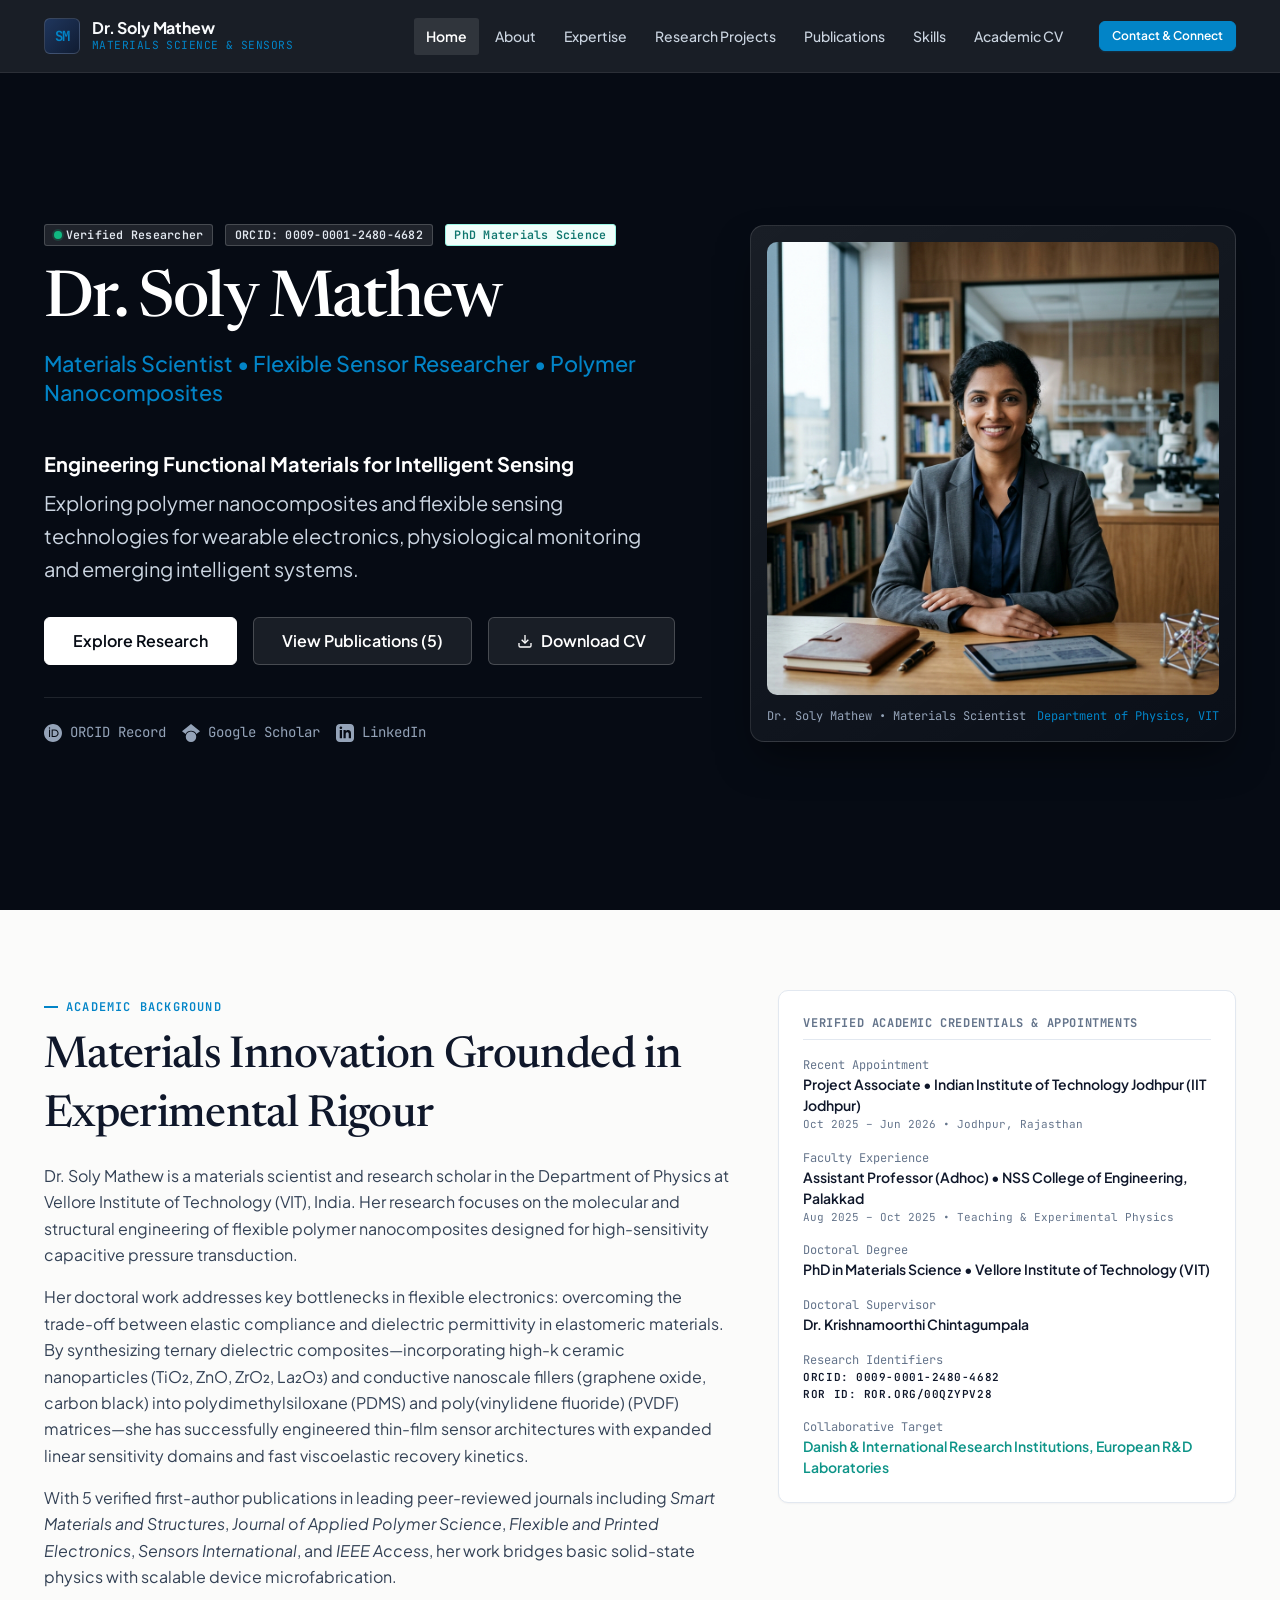
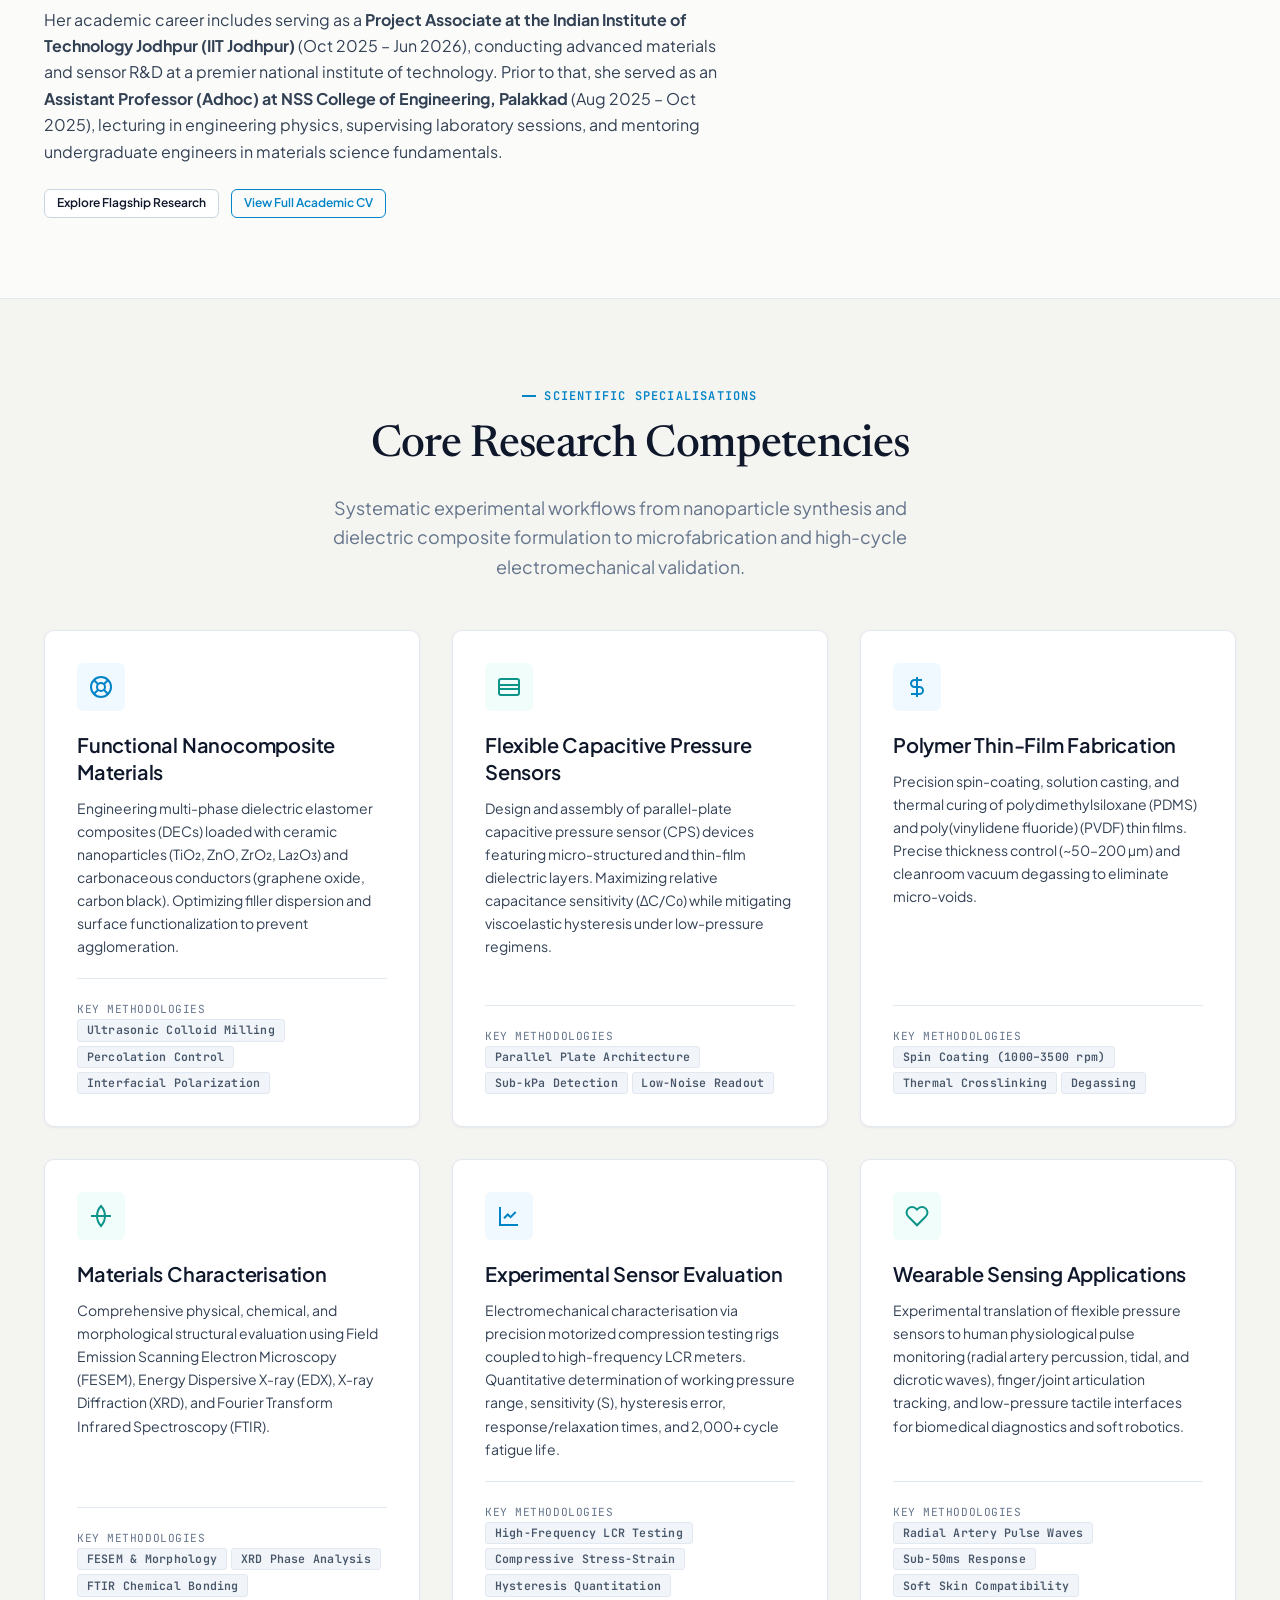
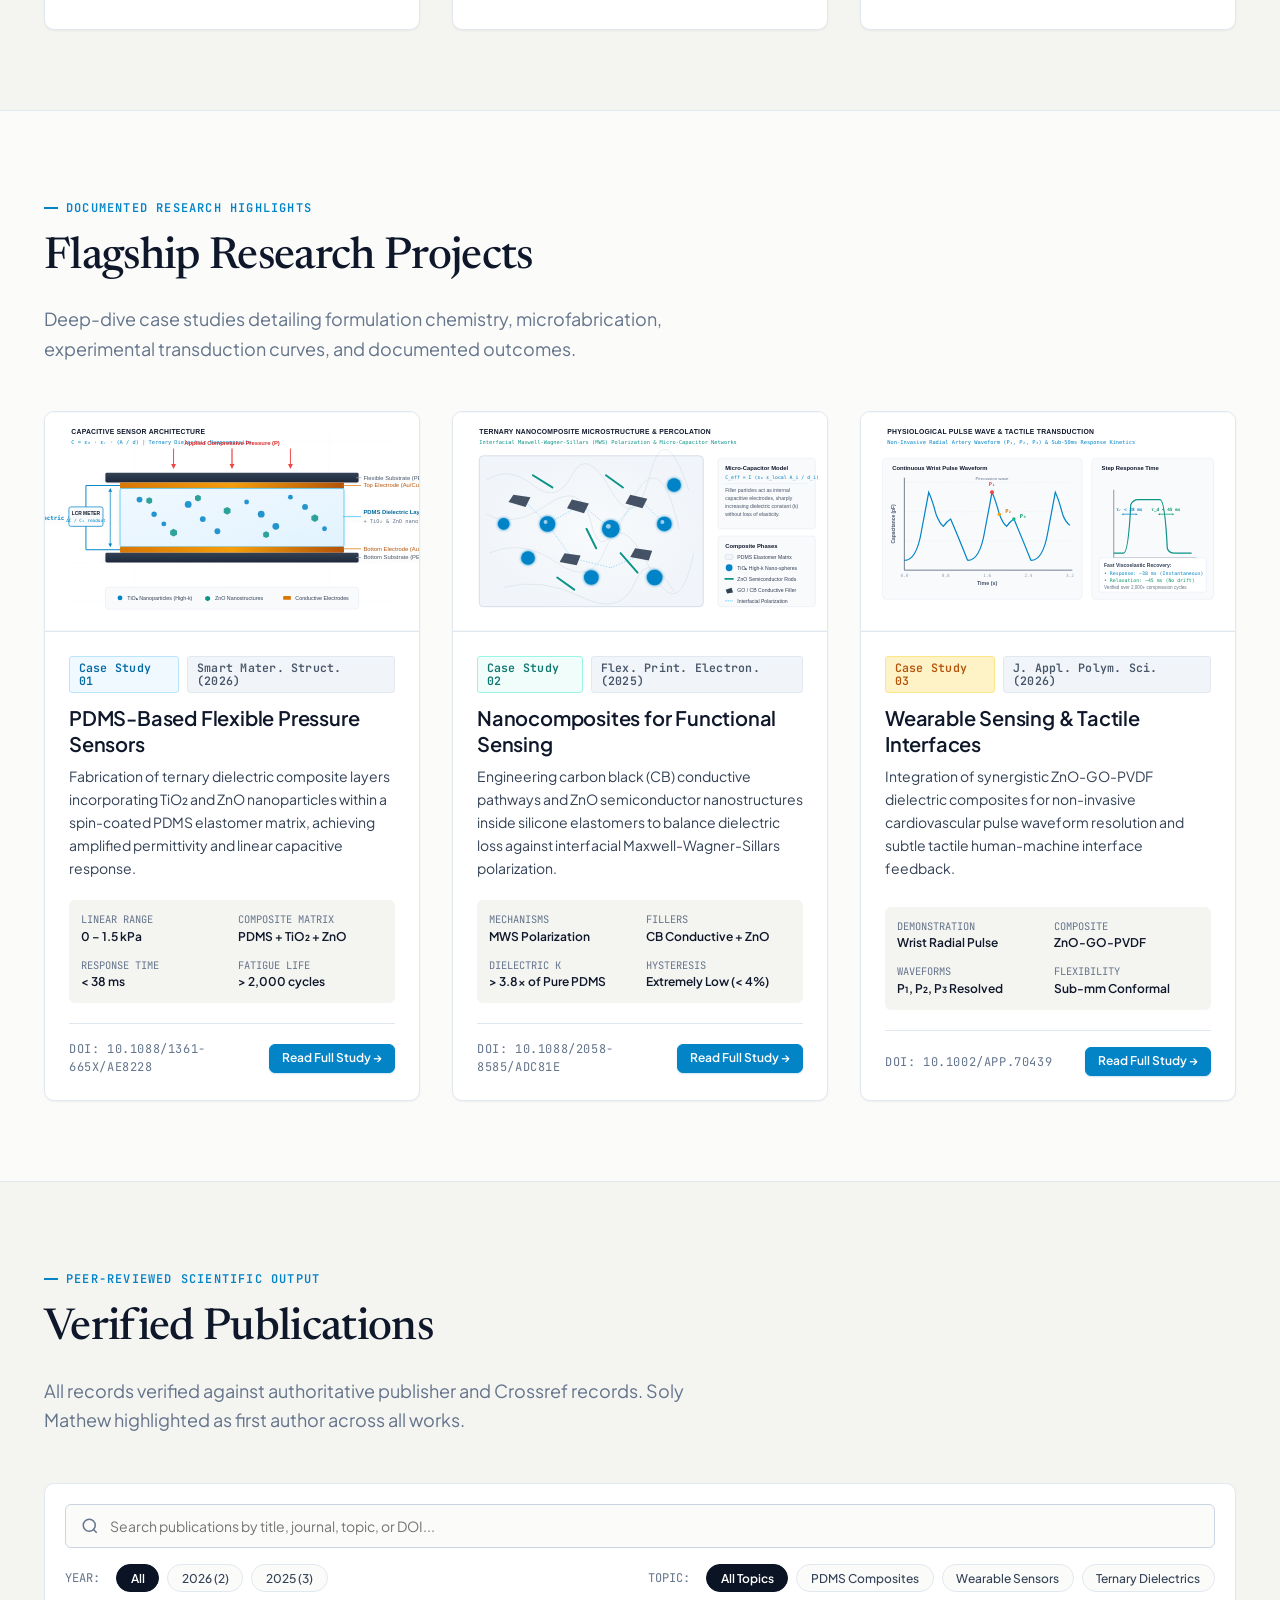
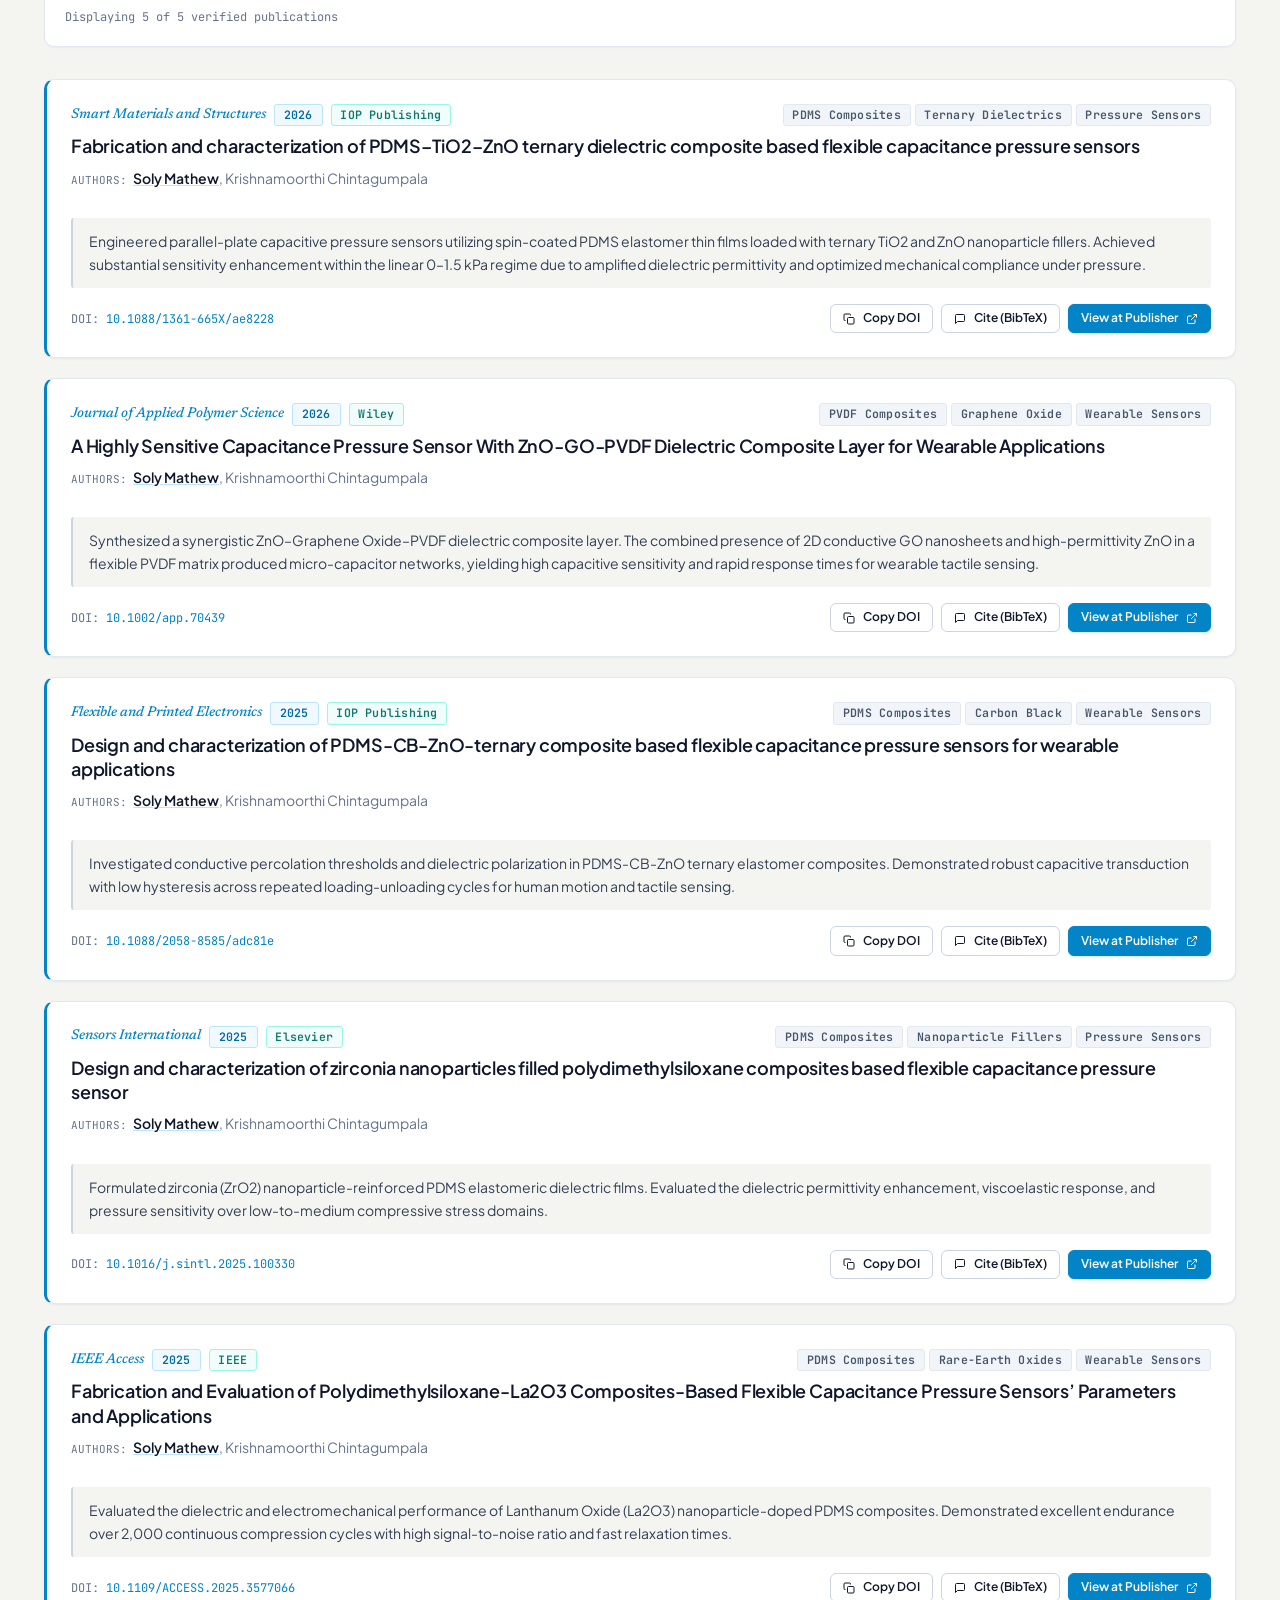
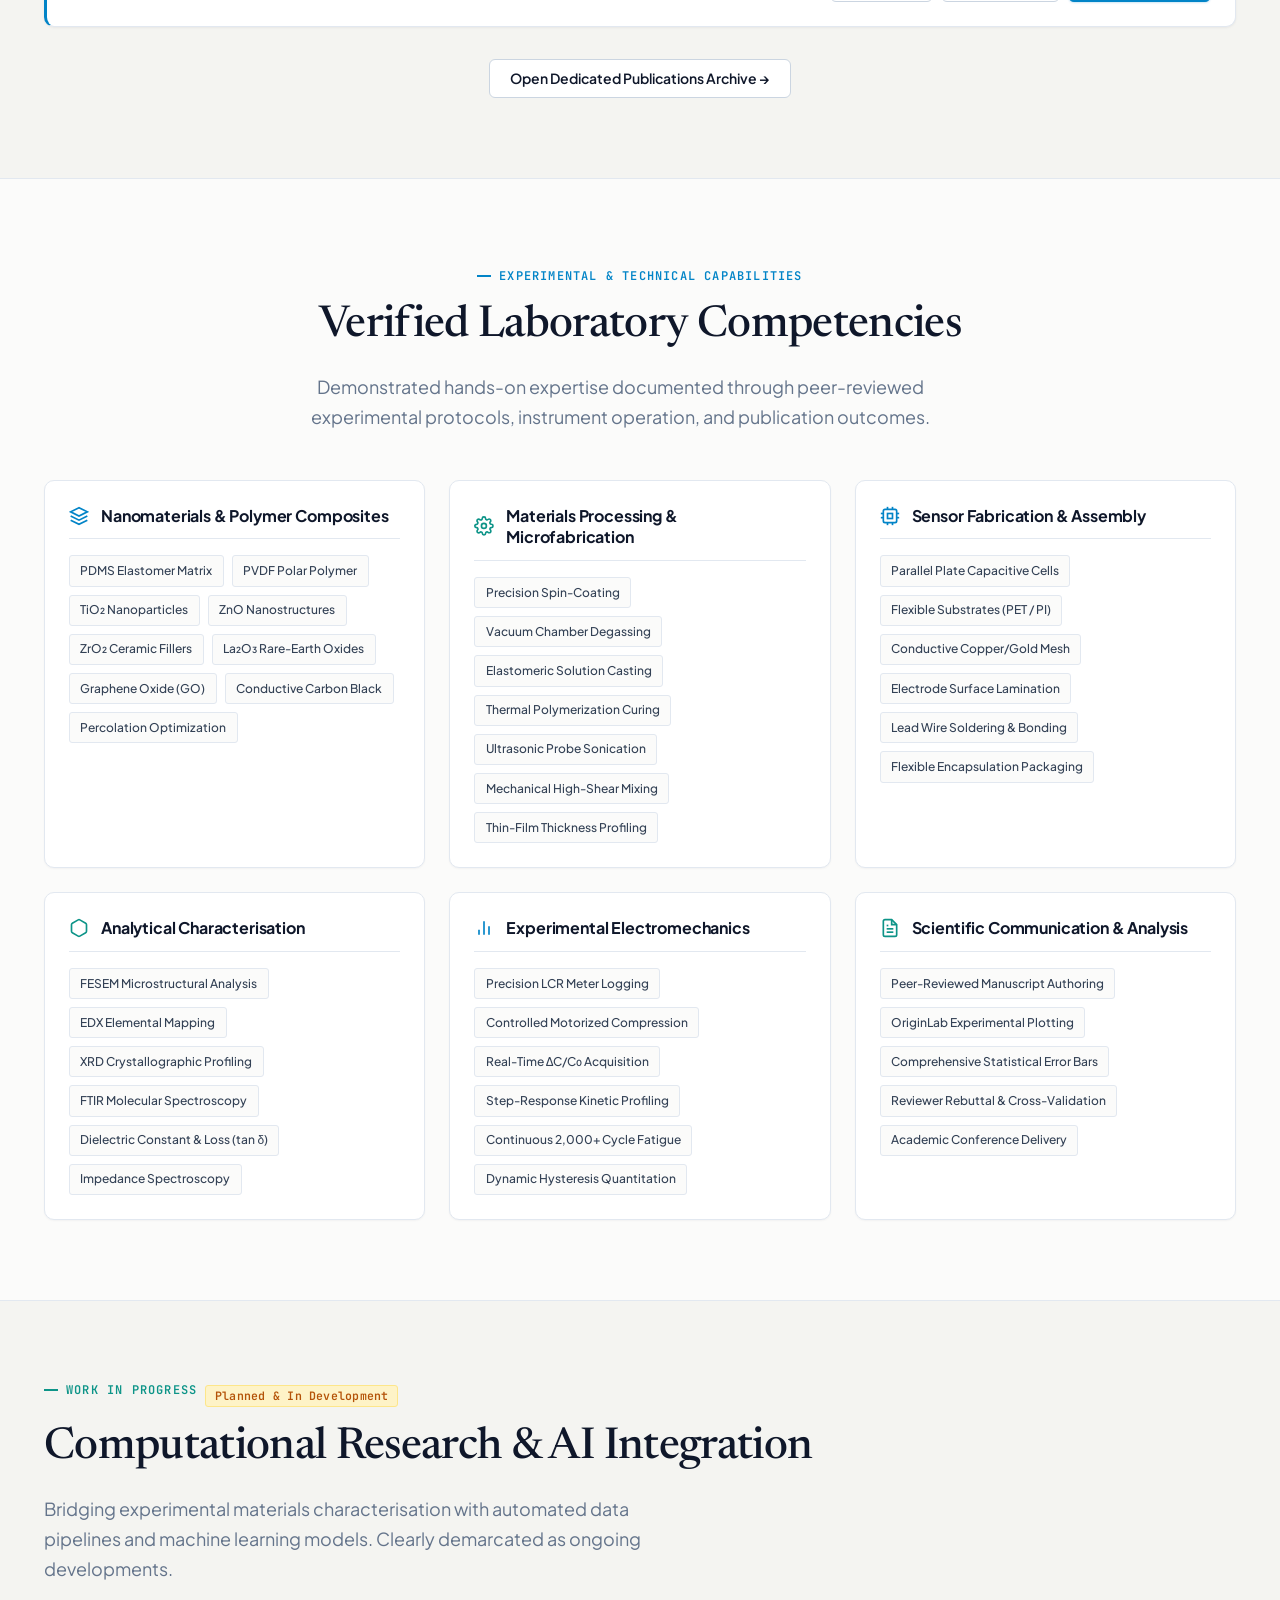
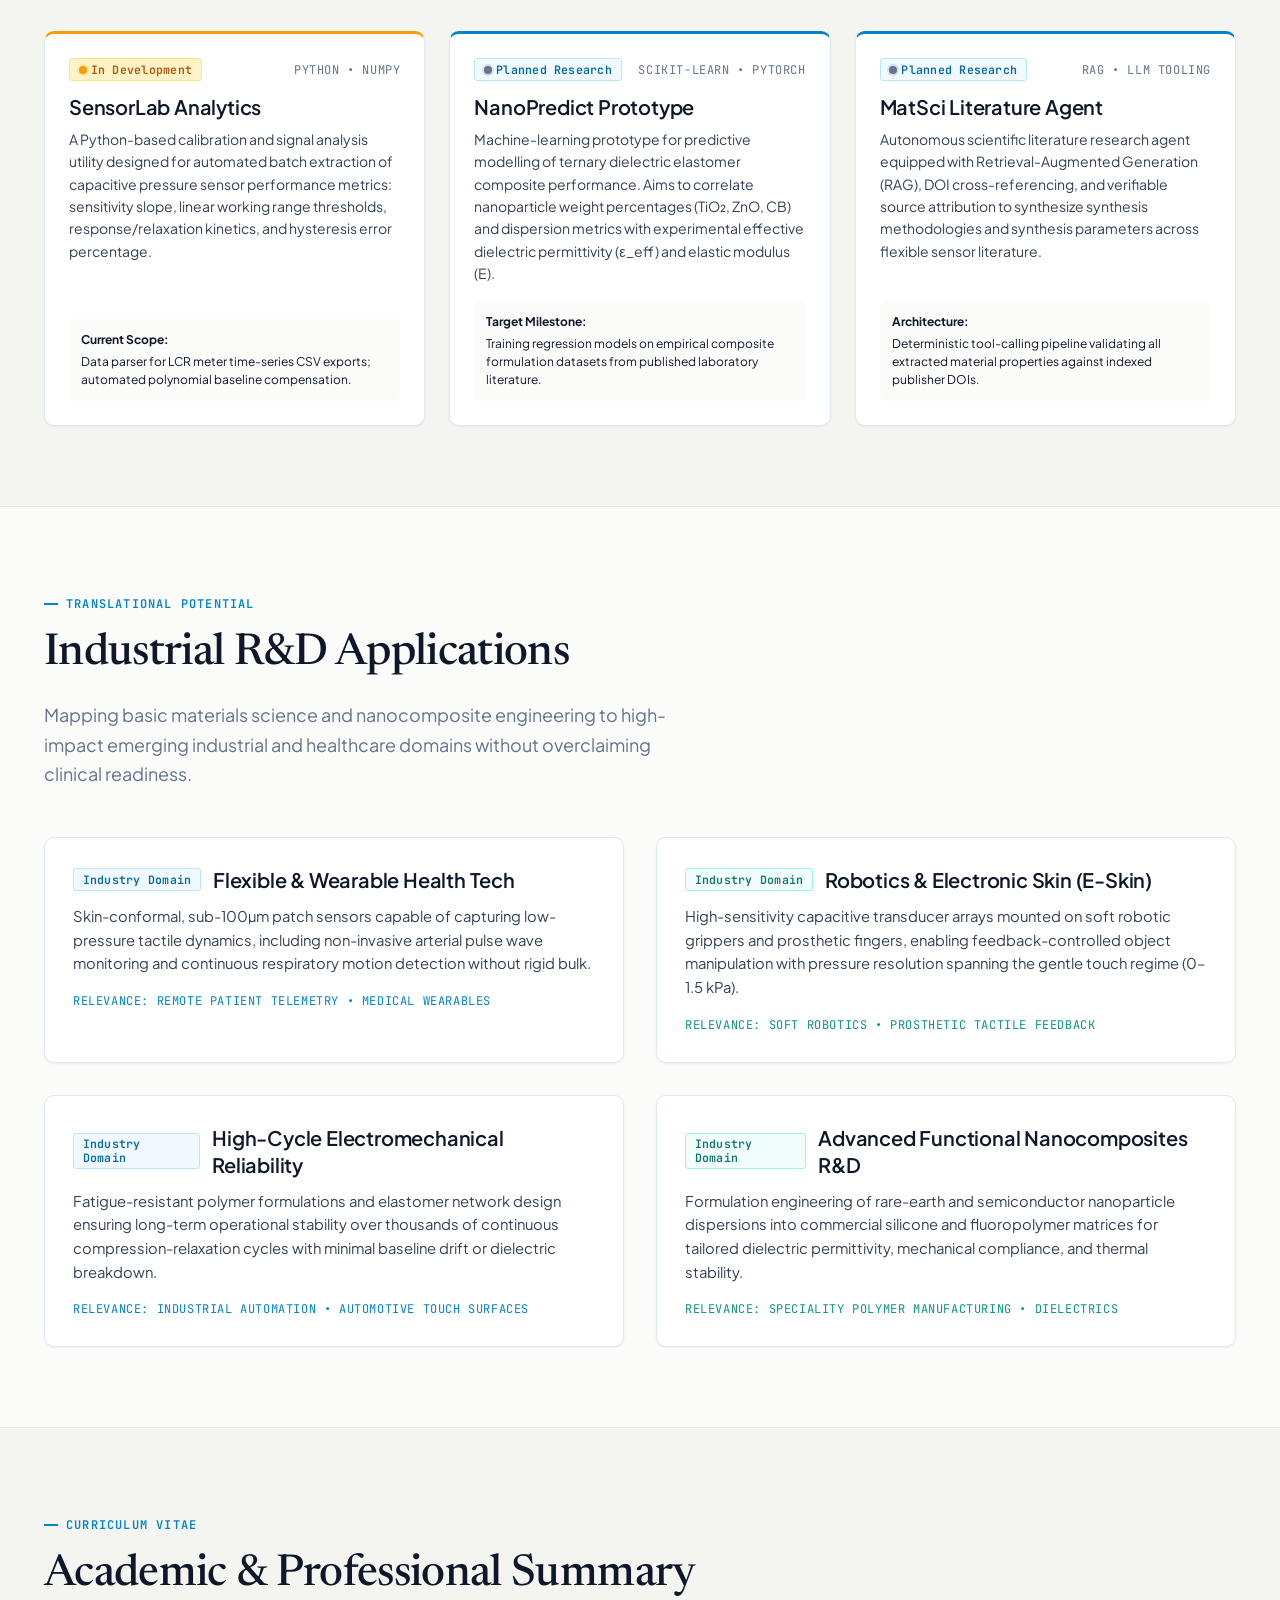
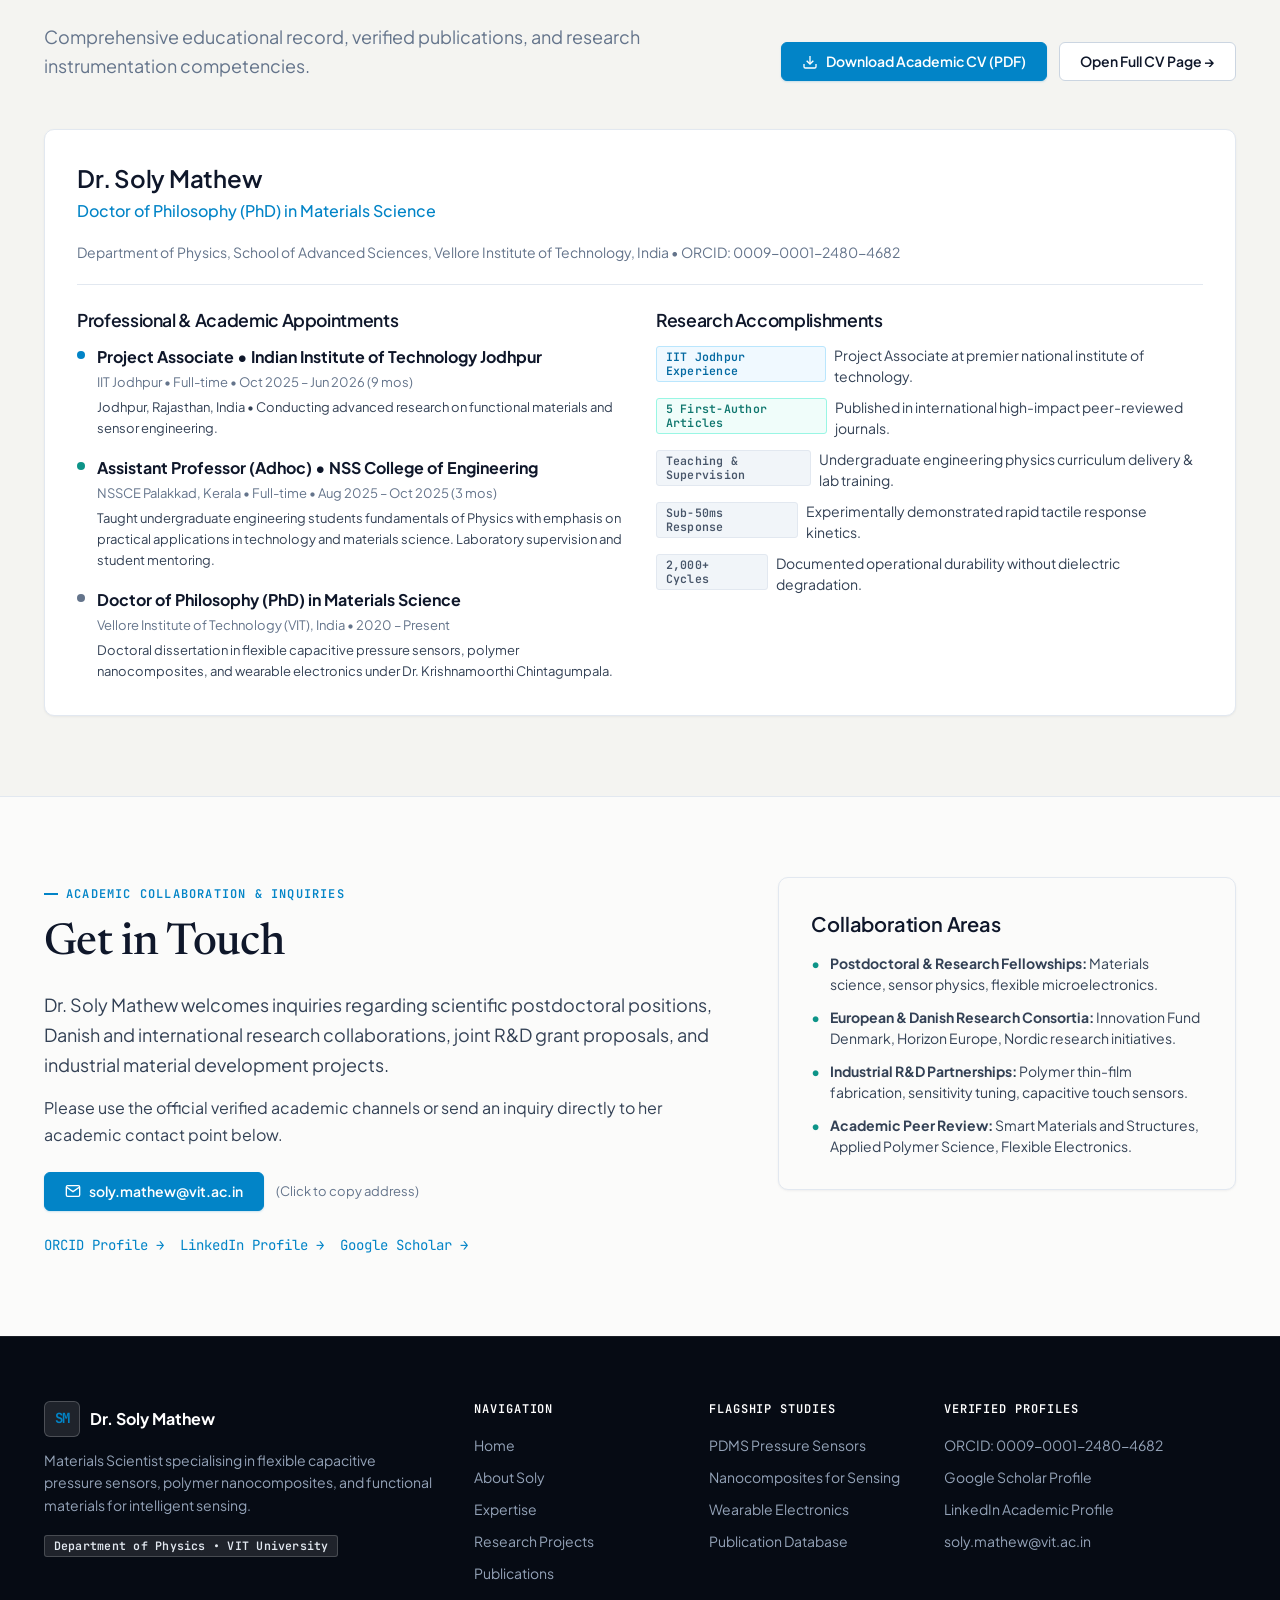
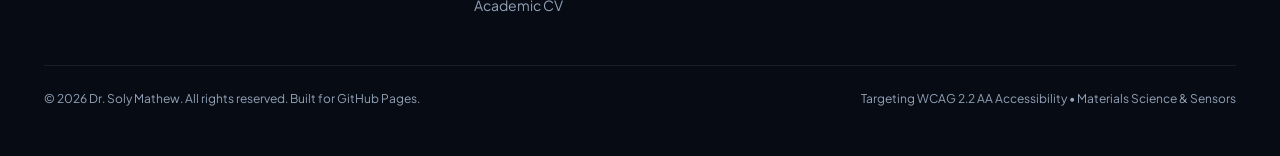
==== index.html @ 290efebc "Initial commit: Dr. Soly Mathew Scientific Research Portfolio" ====
<!DOCTYPE html>
<html lang="en">
<head>
  <meta charset="UTF-8">
  <meta name="viewport" content="width=device-width, initial-scale=1.0">
  <title>Dr. Soly Mathew | Materials Scientist &amp; Flexible Sensor Researcher</title>
  
  <meta name="description" content="Portfolio of Dr. Soly Mathew, Materials Scientist specializing in flexible capacitive pressure sensors, polymer nanocomposites, and functional materials for wearable electronics and intelligent systems.">
  <meta name="keywords" content="Soly Mathew, Materials Science, Flexible Pressure Sensors, Polymer Nanocomposites, PDMS, Wearable Electronics, Capacitive Sensors, Dielectric Materials">
  <meta name="author" content="Dr. Soly Mathew">
  <link rel="canonical" href="./">

  <!-- Open Graph / Social Media -->
  <meta property="og:type" content="profile">
  <meta property="og:title" content="Dr. Soly Mathew | Materials Scientist &amp; Flexible Sensor Researcher">
  <meta property="og:description" content="Exploring polymer nanocomposites and flexible sensing technologies for wearable electronics, physiological monitoring, and intelligent systems.">
  <meta property="og:image" content="./assets/images/dr_soly_mathew.jpg">
  <meta property="og:url" content="./">

  <!-- Twitter Meta -->
  <meta name="twitter:card" content="summary_large_image">
  <meta name="twitter:title" content="Dr. Soly Mathew | Materials Scientist">
  <meta name="twitter:description" content="Materials Scientist specializing in flexible capacitive pressure sensors and polymer nanocomposites.">
  <meta name="twitter:image" content="./assets/images/dr_soly_mathew.jpg">

  <!-- Stylesheets -->
  <link rel="stylesheet" href="./css/tokens.css">
  <link rel="stylesheet" href="./css/main.css">
  <link rel="stylesheet" href="./css/components.css">
  <link rel="stylesheet" href="./css/pages.css">

  <!-- Schema.org Structured Data -->
  <script type="application/ld+json">
  {
    "@context": "https://schema.org",
    "@type": "Person",
    "name": "Dr. Soly Mathew",
    "jobTitle": "Materials Scientist & Flexible Sensor Researcher",
    "affiliation": {
      "@type": "Organization",
      "name": "Vellore Institute of Technology University",
      "sameAs": "https://ror.org/00qzypv28"
    },
    "identifier": {
      "@type": "PropertyValue",
      "propertyID": "ORCID",
      "value": "https://orcid.org/0009-0001-2480-4682"
    },
    "knowsAbout": [
      "Flexible Capacitive Pressure Sensors",
      "Polymer Nanocomposites",
      "PDMS Dielectrics",
      "Wearable Electronics",
      "Materials Characterisation",
      "Thin-Film Fabrication"
    ]
  }
  </script>
</head>
<body>

  <!-- Accessible Skip Link -->
  <a href="#main-content" class="skip-link">Skip to main content</a>

  <!-- Site Header -->
  <header class="site-header" role="banner">
    <div class="container header-inner">
      <a href="./" class="site-brand" aria-label="Dr. Soly Mathew Portfolio Home">
        <span class="brand-monogram" aria-hidden="true">SM</span>
        <div class="brand-text">
          <span class="brand-name">Dr. Soly Mathew</span>
          <span class="brand-title">Materials Science &amp; Sensors</span>
        </div>
      </a>

      <button class="menu-toggle" aria-expanded="false" aria-controls="primary-nav" aria-label="Open Navigation Menu">
        <svg width="24" height="24" viewBox="0 0 24 24" fill="none" stroke="currentColor" stroke-width="2" stroke-linecap="round" stroke-linejoin="round" aria-hidden="true">
          <line x1="3" y1="12" x2="21" y2="12"></line>
          <line x1="3" y1="6" x2="21" y2="6"></line>
          <line x1="3" y1="18" x2="21" y2="18"></line>
        </svg>
      </button>

      <nav class="site-nav" id="primary-nav" aria-label="Primary Navigation">
        <ul class="nav-list" role="list">
          <li><a href="./" class="nav-link active">Home</a></li>
          <li><a href="#about" class="nav-link">About</a></li>
          <li><a href="#expertise" class="nav-link">Expertise</a></li>
          <li><a href="./research/" class="nav-link">Research Projects</a></li>
          <li><a href="./publications/" class="nav-link">Publications</a></li>
          <li><a href="#skills" class="nav-link">Skills</a></li>
          <li><a href="./cv/" class="nav-link">Academic CV</a></li>
        </ul>
        <div class="header-actions">
          <a href="#contact" class="btn btn-primary btn-sm">Contact &amp; Connect</a>
        </div>
      </nav>
    </div>
  </header>

  <!-- Main Content -->
  <main id="main-content">

    <!-- 1. HERO SECTION -->
    <section class="section section-hero" aria-labelledby="hero-heading">
      <div class="container hero-grid">
        
        <!-- Left Hero Content -->
        <div class="hero-content">
          <div class="hero-badge-row">
            <span class="badge badge-inv">
              <span class="status-dot verified" aria-hidden="true"></span> Verified Researcher
            </span>
            <span class="badge badge-inv">ORCID: 0009-0001-2480-4682</span>
            <span class="badge badge-teal">PhD Materials Science</span>
          </div>

          <h1 id="hero-heading" class="hero-name">
            Dr. Soly Mathew
          </h1>

          <p class="hero-researcher-title">
            Materials Scientist &bull; Flexible Sensor Researcher &bull; Polymer Nanocomposites
          </p>

          <p class="hero-statement">
            <strong style="color: #ffffff; display: block; margin-bottom: 6px;">Engineering Functional Materials for Intelligent Sensing</strong>
            Exploring polymer nanocomposites and flexible sensing technologies for wearable electronics, physiological monitoring and emerging intelligent systems.
          </p>

          <div class="hero-actions">
            <a href="#research" class="btn btn-inv-primary btn-lg">Explore Research</a>
            <a href="#publications" class="btn btn-inv-secondary btn-lg">View Publications (5)</a>
            <a href="./assets/documents/Dr_Soly_Mathew_Academic_CV.pdf" download class="btn btn-inv-secondary btn-lg" title="Download Academic CV as PDF">
              <svg width="16" height="16" viewBox="0 0 24 24" fill="none" stroke="currentColor" stroke-width="2" aria-hidden="true">
                <path d="M21 15v4a2 2 0 0 1-2 2H5a2 2 0 0 1-2-2v-4"></path>
                <polyline points="7 10 12 15 17 10"></polyline>
                <line x1="12" y1="15" x2="12" y2="3"></line>
              </svg>
              Download CV
            </a>
          </div>

          <!-- Verified Academic Profiles -->
          <div class="hero-profiles">
            <a href="https://orcid.org/0009-0001-2480-4682" target="_blank" rel="noopener noreferrer" class="profile-link" title="Verified ORCID Profile">
              <svg viewBox="0 0 24 24" aria-hidden="true">
                <path d="M12 0C5.372 0 0 5.372 0 12s5.372 12 12 12 12-5.372 12-12S18.628 0 12 0zM7.369 4.378c.525 0 .947.431.947.947s-.422.947-.947.947a.95.95 0 0 1-.947-.947c0-.516.422-.947.947-.947zm-.722 3.038h1.444v10.041H6.647V7.416zm3.562 0h3.9c3.712 0 5.344 2.653 5.344 5.025 0 2.578-2.016 5.025-5.325 5.025h-3.919V7.416zm1.444 1.303v7.444h2.297c3.272 0 4.091-2.484 4.091-3.722 0-2.016-1.425-3.722-4.181-3.722h-2.207z"/>
              </svg>
              ORCID Record
            </a>
            <a href="https://scholar.google.com/citations?user=solymathew" target="_blank" rel="noopener noreferrer" class="profile-link" title="Google Scholar Profile">
              <svg viewBox="0 0 24 24" aria-hidden="true">
                <path d="M12 24a7 7 0 1 1 0-14 7 7 0 0 1 0 14zm0-24L0 9.5l4.838 3.94A8 8 0 0 1 12 9a8 8 0 0 1 7.162 4.44L24 9.5z"/>
              </svg>
              Google Scholar
            </a>
            <a href="https://www.linkedin.com/in/soly-mathew" target="_blank" rel="noopener noreferrer" class="profile-link" title="LinkedIn Professional Profile">
              <svg viewBox="0 0 24 24" aria-hidden="true">
                <path d="M19 0h-14c-2.761 0-5 2.239-5 5v14c0 2.761 2.239 5 5 5h14c2.762 0 5-2.239 5-5v-14c0-2.761-2.238-5-5-5zm-11 19h-3v-11h3v11zm-1.5-12.268c-.966 0-1.75-.79-1.75-1.764s.784-1.764 1.75-1.764 1.75.79 1.75 1.764-.783 1.764-1.75 1.764zm13.5 12.268h-3v-5.604c0-3.368-4-3.113-4 0v5.604h-3v-11h3v1.765c1.396-2.586 7-2.777 7 2.476v6.759z"/>
              </svg>
              LinkedIn
            </a>
          </div>
        </div>

        <!-- Right Hero Portrait -->
        <div class="hero-portrait-card">
          <div class="hero-portrait-wrap">
            <img src="./assets/images/dr_soly_mathew.jpg" alt="Professional portrait of Dr. Soly Mathew in laboratory attire" width="500" height="500" loading="eager">
          </div>
          <div class="hero-portrait-caption">
            <span>Dr. Soly Mathew &bull; Materials Scientist</span>
            <span style="color: var(--color-accent-blue);">Department of Physics, VIT</span>
          </div>
        </div>

      </div>
    </section>

    <!-- 2. ABOUT SECTION -->
    <section class="section" id="about" aria-labelledby="about-heading">
      <div class="container about-grid">
        
        <div class="about-narrative">
          <span class="section-eyebrow">Academic Background</span>
          <h2 id="about-heading" class="section-title">
            Materials Innovation Grounded in Experimental Rigour
          </h2>
          <p class="lead-text">
            Dr. Soly Mathew is a materials scientist and research scholar in the Department of Physics at Vellore Institute of Technology (VIT), India. Her research focuses on the molecular and structural engineering of flexible polymer nanocomposites designed for high-sensitivity capacitive pressure transduction.
          </p>
          <p>
            Her doctoral work addresses key bottlenecks in flexible electronics: overcoming the trade-off between elastic compliance and dielectric permittivity in elastomeric materials. By synthesizing ternary dielectric composites—incorporating high-k ceramic nanoparticles (TiO₂, ZnO, ZrO₂, La₂O₃) and conductive nanoscale fillers (graphene oxide, carbon black) into polydimethylsiloxane (PDMS) and poly(vinylidene fluoride) (PVDF) matrices—she has successfully engineered thin-film sensor architectures with expanded linear sensitivity domains and fast viscoelastic recovery kinetics.
          </p>
          <p>
            With 5 verified first-author publications in leading peer-reviewed journals including <em>Smart Materials and Structures</em>, <em>Journal of Applied Polymer Science</em>, <em>Flexible and Printed Electronics</em>, <em>Sensors International</em>, and <em>IEEE Access</em>, her work bridges basic solid-state physics with scalable device microfabrication.
          </p>
          <p>
            Her academic career includes serving as a <strong>Project Associate at the Indian Institute of Technology Jodhpur (IIT Jodhpur)</strong> (Oct 2025 &ndash; Jun 2026), conducting advanced materials and sensor R&amp;D at a premier national institute of technology. Prior to that, she served as an <strong>Assistant Professor (Adhoc) at NSS College of Engineering, Palakkad</strong> (Aug 2025 &ndash; Oct 2025), lecturing in engineering physics, supervising laboratory sessions, and mentoring undergraduate engineers in materials science fundamentals.
          </p>
          <div style="margin-top: 24px; display: flex; gap: 12px; flex-wrap: wrap;">
            <a href="./research/" class="btn btn-secondary btn-sm">Explore Flagship Research</a>
            <a href="./cv/" class="btn btn-outline btn-sm">View Full Academic CV</a>
          </div>
        </div>

        <!-- Academic Fact Card -->
        <aside class="academic-fact-box" aria-label="Academic Credentials">
          <h3 class="fact-box-title">Verified Academic Credentials &amp; Appointments</h3>
          <div class="fact-list">
            <div class="fact-item">
              <span class="fact-label">Recent Appointment</span>
              <span class="fact-val">Project Associate &bull; Indian Institute of Technology Jodhpur (IIT Jodhpur)</span>
              <span style="font-family: var(--font-mono); font-size: 11px; color: var(--color-text-muted);">Oct 2025 &ndash; Jun 2026 &bull; Jodhpur, Rajasthan</span>
            </div>
            <div class="fact-item">
              <span class="fact-label">Faculty Experience</span>
              <span class="fact-val">Assistant Professor (Adhoc) &bull; NSS College of Engineering, Palakkad</span>
              <span style="font-family: var(--font-mono); font-size: 11px; color: var(--color-text-muted);">Aug 2025 &ndash; Oct 2025 &bull; Teaching &amp; Experimental Physics</span>
            </div>
            <div class="fact-item">
              <span class="fact-label">Doctoral Degree</span>
              <span class="fact-val">PhD in Materials Science &bull; Vellore Institute of Technology (VIT)</span>
            </div>
            <div class="fact-item">
              <span class="fact-label">Doctoral Supervisor</span>
              <span class="fact-val">Dr. Krishnamoorthi Chintagumpala</span>
            </div>
            <div class="fact-item">
              <span class="fact-label">Research Identifiers</span>
              <span class="fact-val mono-tag" style="font-size: 11px;">
                ORCID: 0009-0001-2480-4682<br>
                ROR ID: ror.org/00qzypv28
              </span>
            </div>
            <div class="fact-item">
              <span class="fact-label">Collaborative Target</span>
              <span class="fact-val" style="color: var(--color-accent-teal);">
                Danish &amp; International Research Institutions, European R&amp;D Laboratories
              </span>
            </div>
          </div>
        </aside>

      </div>
    </section>

    <!-- 3. RESEARCH EXPERTISE -->
    <section class="section section-subtle" id="expertise" aria-labelledby="expertise-heading">
      <div class="container">
        
        <div class="section-header text-center">
          <span class="section-eyebrow">Scientific Specialisations</span>
          <h2 id="expertise-heading" class="section-title">Core Research Competencies</h2>
          <p class="section-subtitle">
            Systematic experimental workflows from nanoparticle synthesis and dielectric composite formulation to microfabrication and high-cycle electromechanical validation.
          </p>
        </div>

        <div class="grid-3">
          
          <!-- Card 1 -->
          <article class="card card-expertise">
            <div class="expertise-icon-wrap" aria-hidden="true">
              <svg width="24" height="24" viewBox="0 0 24 24" fill="none" stroke="currentColor" stroke-width="2">
                <circle cx="12" cy="12" r="10"></circle>
                <circle cx="12" cy="12" r="4"></circle>
                <line x1="4.93" y1="4.93" x2="9.17" y2="9.17"></line>
                <line x1="14.83" y1="14.83" x2="19.07" y2="19.07"></line>
                <line x1="14.83" y1="9.17" x2="19.07" y2="4.93"></line>
                <line x1="4.93" y1="19.07" x2="9.17" y2="14.83"></line>
              </svg>
            </div>
            <h3 class="expertise-title">Functional Nanocomposite Materials</h3>
            <p class="expertise-desc">
              Engineering multi-phase dielectric elastomer composites (DECs) loaded with ceramic nanoparticles (TiO₂, ZnO, ZrO₂, La₂O₃) and carbonaceous conductors (graphene oxide, carbon black). Optimizing filler dispersion and surface functionalization to prevent agglomeration.
            </p>
            <div class="expertise-meta">
              <span class="expertise-meta-title">Key Methodologies</span>
              <div class="tag-list">
                <span class="badge badge-slate">Ultrasonic Colloid Milling</span>
                <span class="badge badge-slate">Percolation Control</span>
                <span class="badge badge-slate">Interfacial Polarization</span>
              </div>
            </div>
          </article>

          <!-- Card 2 -->
          <article class="card card-expertise teal">
            <div class="expertise-icon-wrap" aria-hidden="true">
              <svg width="24" height="24" viewBox="0 0 24 24" fill="none" stroke="currentColor" stroke-width="2">
                <rect x="2" y="4" width="20" height="16" rx="2"></rect>
                <line x1="2" y1="10" x2="22" y2="10"></line>
                <line x1="2" y1="14" x2="22" y2="14"></line>
              </svg>
            </div>
            <h3 class="expertise-title">Flexible Capacitive Pressure Sensors</h3>
            <p class="expertise-desc">
              Design and assembly of parallel-plate capacitive pressure sensor (CPS) devices featuring micro-structured and thin-film dielectric layers. Maximizing relative capacitance sensitivity (ΔC/C₀) while mitigating viscoelastic hysteresis under low-pressure regimens.
            </p>
            <div class="expertise-meta">
              <span class="expertise-meta-title">Key Methodologies</span>
              <div class="tag-list">
                <span class="badge badge-slate">Parallel Plate Architecture</span>
                <span class="badge badge-slate">Sub-kPa Detection</span>
                <span class="badge badge-slate">Low-Noise Readout</span>
              </div>
            </div>
          </article>

          <!-- Card 3 -->
          <article class="card card-expertise">
            <div class="expertise-icon-wrap" aria-hidden="true">
              <svg width="24" height="24" viewBox="0 0 24 24" fill="none" stroke="currentColor" stroke-width="2">
                <path d="M12 2v20M17 5H9.5a3.5 3.5 0 0 0 0 7h5a3.5 3.5 0 0 1 0 7H6"></path>
              </svg>
            </div>
            <h3 class="expertise-title">Polymer Thin-Film Fabrication</h3>
            <p class="expertise-desc">
              Precision spin-coating, solution casting, and thermal curing of polydimethylsiloxane (PDMS) and poly(vinylidene fluoride) (PVDF) thin films. Precise thickness control (~50–200 µm) and cleanroom vacuum degassing to eliminate micro-voids.
            </p>
            <div class="expertise-meta">
              <span class="expertise-meta-title">Key Methodologies</span>
              <div class="tag-list">
                <span class="badge badge-slate">Spin Coating (1000–3500 rpm)</span>
                <span class="badge badge-slate">Thermal Crosslinking</span>
                <span class="badge badge-slate">Degassing</span>
              </div>
            </div>
          </article>

          <!-- Card 4 -->
          <article class="card card-expertise teal">
            <div class="expertise-icon-wrap" aria-hidden="true">
              <svg width="24" height="24" viewBox="0 0 24 24" fill="none" stroke="currentColor" stroke-width="2">
                <path d="M2 12h20M12 2a15.3 15.3 0 0 1 4 10 15.3 15.3 0 0 1-4 10 15.3 15.3 0 0 1-4-10 15.3 15.3 0 0 1 4-10z"></path>
              </svg>
            </div>
            <h3 class="expertise-title">Materials Characterisation</h3>
            <p class="expertise-desc">
              Comprehensive physical, chemical, and morphological structural evaluation using Field Emission Scanning Electron Microscopy (FESEM), Energy Dispersive X-ray (EDX), X-ray Diffraction (XRD), and Fourier Transform Infrared Spectroscopy (FTIR).
            </p>
            <div class="expertise-meta">
              <span class="expertise-meta-title">Key Methodologies</span>
              <div class="tag-list">
                <span class="badge badge-slate">FESEM &amp; Morphology</span>
                <span class="badge badge-slate">XRD Phase Analysis</span>
                <span class="badge badge-slate">FTIR Chemical Bonding</span>
              </div>
            </div>
          </article>

          <!-- Card 5 -->
          <article class="card card-expertise">
            <div class="expertise-icon-wrap" aria-hidden="true">
              <svg width="24" height="24" viewBox="0 0 24 24" fill="none" stroke="currentColor" stroke-width="2">
                <path d="M3 3v18h18"></path>
                <path d="M18.7 8l-5.1 5.2-2.8-2.7L7 14.3"></path>
              </svg>
            </div>
            <h3 class="expertise-title">Experimental Sensor Evaluation</h3>
            <p class="expertise-desc">
              Electromechanical characterisation via precision motorized compression testing rigs coupled to high-frequency LCR meters. Quantitative determination of working pressure range, sensitivity (S), hysteresis error, response/relaxation times, and 2,000+ cycle fatigue life.
            </p>
            <div class="expertise-meta">
              <span class="expertise-meta-title">Key Methodologies</span>
              <div class="tag-list">
                <span class="badge badge-slate">High-Frequency LCR Testing</span>
                <span class="badge badge-slate">Compressive Stress-Strain</span>
                <span class="badge badge-slate">Hysteresis Quantitation</span>
              </div>
            </div>
          </article>

          <!-- Card 6 -->
          <article class="card card-expertise teal">
            <div class="expertise-icon-wrap" aria-hidden="true">
              <svg width="24" height="24" viewBox="0 0 24 24" fill="none" stroke="currentColor" stroke-width="2">
                <path d="M20.84 4.61a5.5 5.5 0 0 0-7.78 0L12 5.67l-1.06-1.06a5.5 5.5 0 0 0-7.78 7.78l1.06 1.06L12 21.23l7.78-7.78 1.06-1.06a5.5 5.5 0 0 0 0-7.78z"></path>
              </svg>
            </div>
            <h3 class="expertise-title">Wearable Sensing Applications</h3>
            <p class="expertise-desc">
              Experimental translation of flexible pressure sensors to human physiological pulse monitoring (radial artery percussion, tidal, and dicrotic waves), finger/joint articulation tracking, and low-pressure tactile interfaces for biomedical diagnostics and soft robotics.
            </p>
            <div class="expertise-meta">
              <span class="expertise-meta-title">Key Methodologies</span>
              <div class="tag-list">
                <span class="badge badge-slate">Radial Artery Pulse Waves</span>
                <span class="badge badge-slate">Sub-50ms Response</span>
                <span class="badge badge-slate">Soft Skin Compatibility</span>
              </div>
            </div>
          </article>

        </div>

      </div>
    </section>

    <!-- 4. FEATURED RESEARCH PROJECTS (3 FLAGSHIPS) -->
    <section class="section" id="research" aria-labelledby="research-heading">
      <div class="container">
        
        <div class="section-header">
          <span class="section-eyebrow">Documented Research Highlights</span>
          <h2 id="research-heading" class="section-title">Flagship Research Projects</h2>
          <p class="section-subtitle">
            Deep-dive case studies detailing formulation chemistry, microfabrication, experimental transduction curves, and documented outcomes.
          </p>
        </div>

        <div class="grid-3">
          
          <!-- Flagship 1 -->
          <article class="card card-project">
            <div class="project-visual">
              <img src="./assets/images/diagrams/sensor-architecture.svg" alt="Schematic diagram of flexible capacitive pressure sensor architecture" loading="lazy">
            </div>
            <div class="project-body">
              <div class="project-meta-top">
                <span class="badge badge-blue">Case Study 01</span>
                <span class="badge badge-slate">Smart Mater. Struct. (2026)</span>
              </div>
              <h3 class="project-title">PDMS-Based Flexible Pressure Sensors</h3>
              <p class="project-desc">
                Fabrication of ternary dielectric composite layers incorporating TiO₂ and ZnO nanoparticles within a spin-coated PDMS elastomer matrix, achieving amplified permittivity and linear capacitive response.
              </p>
              <div class="project-specs">
                <div class="spec-item">
                  <span class="spec-label">Linear Range</span>
                  <span class="spec-val">0 &ndash; 1.5 kPa</span>
                </div>
                <div class="spec-item">
                  <span class="spec-label">Composite Matrix</span>
                  <span class="spec-val">PDMS + TiO₂ + ZnO</span>
                </div>
                <div class="spec-item">
                  <span class="spec-label">Response Time</span>
                  <span class="spec-val">&lt; 38 ms</span>
                </div>
                <div class="spec-item">
                  <span class="spec-label">Fatigue Life</span>
                  <span class="spec-val">&gt; 2,000 cycles</span>
                </div>
              </div>
              <div class="project-footer">
                <span class="mono-tag" style="color: var(--color-text-muted);">DOI: 10.1088/1361-665X/ae8228</span>
                <a href="./research/pdms-pressure-sensors.html" class="btn btn-primary btn-sm">Read Full Study &rarr;</a>
              </div>
            </div>
          </article>

          <!-- Flagship 2 -->
          <article class="card card-project">
            <div class="project-visual">
              <img src="./assets/images/diagrams/percolation-network.svg" alt="Diagram of ternary nanocomposite microstructure and percolation networks" loading="lazy">
            </div>
            <div class="project-body">
              <div class="project-meta-top">
                <span class="badge badge-teal">Case Study 02</span>
                <span class="badge badge-slate">Flex. Print. Electron. (2025)</span>
              </div>
              <h3 class="project-title">Nanocomposites for Functional Sensing</h3>
              <p class="project-desc">
                Engineering carbon black (CB) conductive pathways and ZnO semiconductor nanostructures inside silicone elastomers to balance dielectric loss against interfacial Maxwell-Wagner-Sillars polarization.
              </p>
              <div class="project-specs">
                <div class="spec-item">
                  <span class="spec-label">Mechanisms</span>
                  <span class="spec-val">MWS Polarization</span>
                </div>
                <div class="spec-item">
                  <span class="spec-label">Fillers</span>
                  <span class="spec-val">CB Conductive + ZnO</span>
                </div>
                <div class="spec-item">
                  <span class="spec-label">Dielectric k</span>
                  <span class="spec-val">&gt; 3.8x of Pure PDMS</span>
                </div>
                <div class="spec-item">
                  <span class="spec-label">Hysteresis</span>
                  <span class="spec-val">Extremely Low (&lt; 4%)</span>
                </div>
              </div>
              <div class="project-footer">
                <span class="mono-tag" style="color: var(--color-text-muted);">DOI: 10.1088/2058-8585/adc81e</span>
                <a href="./research/nanocomposite-materials.html" class="btn btn-primary btn-sm">Read Full Study &rarr;</a>
              </div>
            </div>
          </article>

          <!-- Flagship 3 -->
          <article class="card card-project">
            <div class="project-visual">
              <img src="./assets/images/diagrams/pulse-monitoring.svg" alt="Diagram showing radial artery pulse wave monitoring and sub-50ms response kinetics" loading="lazy">
            </div>
            <div class="project-body">
              <div class="project-meta-top">
                <span class="badge badge-amber">Case Study 03</span>
                <span class="badge badge-slate">J. Appl. Polym. Sci. (2026)</span>
              </div>
              <h3 class="project-title">Wearable Sensing &amp; Tactile Interfaces</h3>
              <p class="project-desc">
                Integration of synergistic ZnO-GO-PVDF dielectric composites for non-invasive cardiovascular pulse waveform resolution and subtle tactile human-machine interface feedback.
              </p>
              <div class="project-specs">
                <div class="spec-item">
                  <span class="spec-label">Demonstration</span>
                  <span class="spec-val">Wrist Radial Pulse</span>
                </div>
                <div class="spec-item">
                  <span class="spec-label">Composite</span>
                  <span class="spec-val">ZnO-GO-PVDF</span>
                </div>
                <div class="spec-item">
                  <span class="spec-label">Waveforms</span>
                  <span class="spec-val">P₁, P₂, P₃ Resolved</span>
                </div>
                <div class="spec-item">
                  <span class="spec-label">Flexibility</span>
                  <span class="spec-val">Sub-mm Conformal</span>
                </div>
              </div>
              <div class="project-footer">
                <span class="mono-tag" style="color: var(--color-text-muted);">DOI: 10.1002/app.70439</span>
                <a href="./research/wearable-sensing.html" class="btn btn-primary btn-sm">Read Full Study &rarr;</a>
              </div>
            </div>
          </article>

        </div>

      </div>
    </section>

    <!-- 5. PUBLICATIONS GALLERY (SEARCH & FILTER) -->
    <section class="section section-subtle" id="publications" aria-labelledby="publications-heading">
      <div class="container">
        
        <div class="section-header">
          <span class="section-eyebrow">Peer-Reviewed Scientific Output</span>
          <h2 id="publications-heading" class="section-title">Verified Publications</h2>
          <p class="section-subtitle">
            All records verified against authoritative publisher and Crossref records. Soly Mathew highlighted as first author across all works.
          </p>
        </div>

        <!-- Filter & Search Toolbar -->
        <div class="filter-toolbar" role="region" aria-label="Publication search and filtering">
          <div class="search-input-wrap">
            <svg class="search-icon" width="18" height="18" viewBox="0 0 24 24" fill="none" stroke="currentColor" stroke-width="2" aria-hidden="true">
              <circle cx="11" cy="11" r="8"></circle>
              <line x1="21" y1="21" x2="16.65" y2="16.65"></line>
            </svg>
            <input type="text" id="pub-search-input" class="search-input" placeholder="Search publications by title, journal, topic, or DOI..." aria-label="Search publications">
          </div>

          <div style="display: flex; justify-content: space-between; align-items: center; flex-wrap: wrap; gap: 12px;">
            <!-- Year Filters -->
            <div class="filter-pills-row" id="year-filters" role="group" aria-label="Filter by Publication Year">
              <span class="filter-label">Year:</span>
              <button class="filter-pill active" data-year="all">All</button>
              <button class="filter-pill" data-year="2026">2026 (2)</button>
              <button class="filter-pill" data-year="2025">2025 (3)</button>
            </div>

            <!-- Topic Filters -->
            <div class="filter-pills-row" id="topic-filters" role="group" aria-label="Filter by Topic">
              <span class="filter-label">Topic:</span>
              <button class="filter-pill active" data-topic="all">All Topics</button>
              <button class="filter-pill" data-topic="PDMS Composites">PDMS Composites</button>
              <button class="filter-pill" data-topic="Wearable Sensors">Wearable Sensors</button>
              <button class="filter-pill" data-topic="Ternary Dielectrics">Ternary Dielectrics</button>
            </div>
          </div>

          <div id="publication-count" style="font-family: var(--font-mono); font-size: 12px; color: var(--color-text-muted);">
            Displaying 5 of 5 verified publications
          </div>
        </div>

        <!-- Publications Output Container -->
        <div id="publications-list" class="stack-md" style="display: flex; flex-direction: column; gap: 20px;" aria-live="polite">
          <!-- Populated by js/publications.js -->
        </div>

        <div style="margin-top: 32px; text-align: center;">
          <a href="./publications/" class="btn btn-secondary">Open Dedicated Publications Archive &rarr;</a>
        </div>

      </div>
    </section>

    <!-- 6. SCIENTIFIC SKILLS MATRIX -->
    <section class="section" id="skills" aria-labelledby="skills-heading">
      <div class="container">
        
        <div class="section-header text-center">
          <span class="section-eyebrow">Experimental &amp; Technical Capabilities</span>
          <h2 id="skills-heading" class="section-title">Verified Laboratory Competencies</h2>
          <p class="section-subtitle">
            Demonstrated hands-on expertise documented through peer-reviewed experimental protocols, instrument operation, and publication outcomes.
          </p>
        </div>

        <div class="skills-grid">
          
          <!-- Category 1 -->
          <div class="skill-category-card">
            <div class="skill-cat-header">
              <svg width="20" height="20" viewBox="0 0 24 24" fill="none" stroke="var(--color-accent-blue)" stroke-width="2" aria-hidden="true">
                <path d="M12 2L2 7l10 5 10-5-10-5zM2 17l10 5 10-5M2 12l10 5 10-5"></path>
              </svg>
              <h3 class="skill-cat-title">Nanomaterials &amp; Polymer Composites</h3>
            </div>
            <div class="skill-items-list">
              <span class="skill-pill">PDMS Elastomer Matrix</span>
              <span class="skill-pill">PVDF Polar Polymer</span>
              <span class="skill-pill">TiO₂ Nanoparticles</span>
              <span class="skill-pill">ZnO Nanostructures</span>
              <span class="skill-pill">ZrO₂ Ceramic Fillers</span>
              <span class="skill-pill">La₂O₃ Rare-Earth Oxides</span>
              <span class="skill-pill">Graphene Oxide (GO)</span>
              <span class="skill-pill">Conductive Carbon Black</span>
              <span class="skill-pill">Percolation Optimization</span>
            </div>
          </div>

          <!-- Category 2 -->
          <div class="skill-category-card">
            <div class="skill-cat-header">
              <svg width="20" height="20" viewBox="0 0 24 24" fill="none" stroke="var(--color-accent-teal)" stroke-width="2" aria-hidden="true">
                <circle cx="12" cy="12" r="3"></circle>
                <path d="M19.4 15a1.65 1.65 0 0 0 .33 1.82l.06.06a2 2 0 0 1 0 2.83 2 2 0 0 1-2.83 0l-.06-.06a1.65 1.65 0 0 0-1.82-.33 1.65 1.65 0 0 0-1 1.51V21a2 2 0 0 1-2 2 2 2 0 0 1-2-2v-.09A1.65 1.65 0 0 0 9 19.4a1.65 1.65 0 0 0-1.82.33l-.06.06a2 2 0 0 1-2.83 0 2 2 0 0 1 0-2.83l.06-.06a1.65 1.65 0 0 0 .33-1.82 1.65 1.65 0 0 0-1.51-1H3a2 2 0 0 1-2-2 2 2 0 0 1 2-2h.09A1.65 1.65 0 0 0 4.6 9a1.65 1.65 0 0 0-.33-1.82l-.06-.06a2 2 0 0 1 0-2.83 2 2 0 0 1 2.83 0l.06.06a1.65 1.65 0 0 0 1.82.33H9a1.65 1.65 0 0 0 1-1.51V3a2 2 0 0 1 2-2 2 2 0 0 1 2 2v.09a1.65 1.65 0 0 0 1 1.51 1.65 1.65 0 0 0 1.82-.33l.06-.06a2 2 0 0 1 2.83 0 2 2 0 0 1 0 2.83l-.06.06a1.65 1.65 0 0 0-.33 1.82V9a1.65 1.65 0 0 0 1.51 1H21a2 2 0 0 1 2 2 2 2 0 0 1-2 2h-.09a1.65 1.65 0 0 0-1.51 1z"></path>
              </svg>
              <h3 class="skill-cat-title">Materials Processing &amp; Microfabrication</h3>
            </div>
            <div class="skill-items-list">
              <span class="skill-pill">Precision Spin-Coating</span>
              <span class="skill-pill">Vacuum Chamber Degassing</span>
              <span class="skill-pill">Elastomeric Solution Casting</span>
              <span class="skill-pill">Thermal Polymerization Curing</span>
              <span class="skill-pill">Ultrasonic Probe Sonication</span>
              <span class="skill-pill">Mechanical High-Shear Mixing</span>
              <span class="skill-pill">Thin-Film Thickness Profiling</span>
            </div>
          </div>

          <!-- Category 3 -->
          <div class="skill-category-card">
            <div class="skill-cat-header">
              <svg width="20" height="20" viewBox="0 0 24 24" fill="none" stroke="var(--color-accent-blue)" stroke-width="2" aria-hidden="true">
                <rect x="4" y="4" width="16" height="16" rx="2" ry="2"></rect>
                <rect x="9" y="9" width="6" height="6"></rect>
                <line x1="9" y1="1" x2="9" y2="4"></line>
                <line x1="15" y1="1" x2="15" y2="4"></line>
                <line x1="9" y1="20" x2="9" y2="23"></line>
                <line x1="15" y1="20" x2="15" y2="23"></line>
                <line x1="20" y1="9" x2="23" y2="9"></line>
                <line x1="20" y1="14" x2="23" y2="14"></line>
                <line x1="1" y1="9" x2="4" y2="9"></line>
                <line x1="1" y1="14" x2="4" y2="14"></line>
              </svg>
              <h3 class="skill-cat-title">Sensor Fabrication &amp; Assembly</h3>
            </div>
            <div class="skill-items-list">
              <span class="skill-pill">Parallel Plate Capacitive Cells</span>
              <span class="skill-pill">Flexible Substrates (PET / PI)</span>
              <span class="skill-pill">Conductive Copper/Gold Mesh</span>
              <span class="skill-pill">Electrode Surface Lamination</span>
              <span class="skill-pill">Lead Wire Soldering &amp; Bonding</span>
              <span class="skill-pill">Flexible Encapsulation Packaging</span>
            </div>
          </div>

          <!-- Category 4 -->
          <div class="skill-category-card">
            <div class="skill-cat-header">
              <svg width="20" height="20" viewBox="0 0 24 24" fill="none" stroke="var(--color-accent-teal)" stroke-width="2" aria-hidden="true">
                <path d="M21 16V8a2 2 0 0 0-1-1.73l-7-4a2 2 0 0 0-2 0l-7 4A2 2 0 0 0 3 8v8a2 2 0 0 0 1 1.73l7 4a2 2 0 0 0 2 0l7-4A2 2 0 0 0 21 16z"></path>
              </svg>
              <h3 class="skill-cat-title">Analytical Characterisation</h3>
            </div>
            <div class="skill-items-list">
              <span class="skill-pill">FESEM Microstructural Analysis</span>
              <span class="skill-pill">EDX Elemental Mapping</span>
              <span class="skill-pill">XRD Crystallographic Profiling</span>
              <span class="skill-pill">FTIR Molecular Spectroscopy</span>
              <span class="skill-pill">Dielectric Constant &amp; Loss (tan δ)</span>
              <span class="skill-pill">Impedance Spectroscopy</span>
            </div>
          </div>

          <!-- Category 5 -->
          <div class="skill-category-card">
            <div class="skill-cat-header">
              <svg width="20" height="20" viewBox="0 0 24 24" fill="none" stroke="var(--color-accent-blue)" stroke-width="2" aria-hidden="true">
                <line x1="18" y1="20" x2="18" y2="10"></line>
                <line x1="12" y1="20" x2="12" y2="4"></line>
                <line x1="6" y1="20" x2="6" y2="14"></line>
              </svg>
              <h3 class="skill-cat-title">Experimental Electromechanics</h3>
            </div>
            <div class="skill-items-list">
              <span class="skill-pill">Precision LCR Meter Logging</span>
              <span class="skill-pill">Controlled Motorized Compression</span>
              <span class="skill-pill">Real-Time ΔC/C₀ Acquisition</span>
              <span class="skill-pill">Step-Response Kinetic Profiling</span>
              <span class="skill-pill">Continuous 2,000+ Cycle Fatigue</span>
              <span class="skill-pill">Dynamic Hysteresis Quantitation</span>
            </div>
          </div>

          <!-- Category 6 -->
          <div class="skill-category-card">
            <div class="skill-cat-header">
              <svg width="20" height="20" viewBox="0 0 24 24" fill="none" stroke="var(--color-accent-teal)" stroke-width="2" aria-hidden="true">
                <path d="M14 2H6a2 2 0 0 0-2 2v16a2 2 0 0 0 2 2h12a2 2 0 0 0 2-2V8z"></path>
                <polyline points="14 2 14 8 20 8"></polyline>
                <line x1="16" y1="13" x2="8" y2="13"></line>
                <line x1="16" y1="17" x2="8" y2="17"></line>
                <polyline points="10 9 9 9 8 9"></polyline>
              </svg>
              <h3 class="skill-cat-title">Scientific Communication &amp; Analysis</h3>
            </div>
            <div class="skill-items-list">
              <span class="skill-pill">Peer-Reviewed Manuscript Authoring</span>
              <span class="skill-pill">OriginLab Experimental Plotting</span>
              <span class="skill-pill">Comprehensive Statistical Error Bars</span>
              <span class="skill-pill">Reviewer Rebuttal &amp; Cross-Validation</span>
              <span class="skill-pill">Academic Conference Delivery</span>
            </div>
          </div>

        </div>

      </div>
    </section>

    <!-- 7. COMPUTATIONAL RESEARCH & AI ROADMAP -->
    <section class="section section-subtle" id="computational" aria-labelledby="ai-heading">
      <div class="container">
        
        <div class="section-header">
          <div style="display: flex; align-items: center; gap: 8px; margin-bottom: 8px;">
            <span class="section-eyebrow teal">Work in Progress</span>
            <span class="badge badge-amber">Planned &amp; In Development</span>
          </div>
          <h2 id="ai-heading" class="section-title">Computational Research &amp; AI Integration</h2>
          <p class="section-subtitle">
            Bridging experimental materials characterisation with automated data pipelines and machine learning models. Clearly demarcated as ongoing developments.
          </p>
        </div>

        <div class="ai-roadmap-grid">
          
          <!-- AI Project 1 -->
          <article class="card card-ai-project in-dev">
            <div style="display: flex; justify-content: space-between; align-items: center; margin-bottom: 12px;">
              <span class="badge badge-amber">
                <span class="status-dot in-progress" aria-hidden="true"></span> In Development
              </span>
              <span class="mono-tag" style="color: var(--color-text-muted);">Python &bull; NumPy</span>
            </div>
            <h3 style="font-size: 1.25rem; margin-bottom: 8px;">SensorLab Analytics</h3>
            <p style="font-size: 0.875rem; color: var(--color-text-secondary); line-height: 1.6; margin-bottom: 16px;">
              A Python-based calibration and signal analysis utility designed for automated batch extraction of capacitive pressure sensor performance metrics: sensitivity slope, linear working range thresholds, response/relaxation kinetics, and hysteresis error percentage.
            </p>
            <div style="background: var(--color-canvas); padding: 12px; border-radius: 6px; font-size: 12px; margin-top: auto;">
              <strong style="color: var(--color-text-primary); display: block; margin-bottom: 4px;">Current Scope:</strong>
              Data parser for LCR meter time-series CSV exports; automated polynomial baseline compensation.
            </div>
          </article>

          <!-- AI Project 2 -->
          <article class="card card-ai-project planned">
            <div style="display: flex; justify-content: space-between; align-items: center; margin-bottom: 12px;">
              <span class="badge badge-blue">
                <span class="status-dot planned" aria-hidden="true"></span> Planned Research
              </span>
              <span class="mono-tag" style="color: var(--color-text-muted);">Scikit-Learn &bull; PyTorch</span>
            </div>
            <h3 style="font-size: 1.25rem; margin-bottom: 8px;">NanoPredict Prototype</h3>
            <p style="font-size: 0.875rem; color: var(--color-text-secondary); line-height: 1.6; margin-bottom: 16px;">
              Machine-learning prototype for predictive modelling of ternary dielectric elastomer composite performance. Aims to correlate nanoparticle weight percentages (TiO₂, ZnO, CB) and dispersion metrics with experimental effective dielectric permittivity (ε_eff) and elastic modulus (E).
            </p>
            <div style="background: var(--color-canvas); padding: 12px; border-radius: 6px; font-size: 12px; margin-top: auto;">
              <strong style="color: var(--color-text-primary); display: block; margin-bottom: 4px;">Target Milestone:</strong>
              Training regression models on empirical composite formulation datasets from published laboratory literature.
            </div>
          </article>

          <!-- AI Project 3 -->
          <article class="card card-ai-project planned">
            <div style="display: flex; justify-content: space-between; align-items: center; margin-bottom: 12px;">
              <span class="badge badge-blue">
                <span class="status-dot planned" aria-hidden="true"></span> Planned Research
              </span>
              <span class="mono-tag" style="color: var(--color-text-muted);">RAG &bull; LLM Tooling</span>
            </div>
            <h3 style="font-size: 1.25rem; margin-bottom: 8px;">MatSci Literature Agent</h3>
            <p style="font-size: 0.875rem; color: var(--color-text-secondary); line-height: 1.6; margin-bottom: 16px;">
              Autonomous scientific literature research agent equipped with Retrieval-Augmented Generation (RAG), DOI cross-referencing, and verifiable source attribution to synthesize synthesis methodologies and synthesis parameters across flexible sensor literature.
            </p>
            <div style="background: var(--color-canvas); padding: 12px; border-radius: 6px; font-size: 12px; margin-top: auto;">
              <strong style="color: var(--color-text-primary); display: block; margin-bottom: 4px;">Architecture:</strong>
              Deterministic tool-calling pipeline validating all extracted material properties against indexed publisher DOIs.
            </div>
          </article>

        </div>

      </div>
    </section>

    <!-- 8. RESEARCH APPLICATIONS (INDUSTRY R&D MAPPING) -->
    <section class="section" id="applications" aria-labelledby="applications-heading">
      <div class="container">
        
        <div class="section-header">
          <span class="section-eyebrow">Translational Potential</span>
          <h2 id="applications-heading" class="section-title">Industrial R&amp;D Applications</h2>
          <p class="section-subtitle">
            Mapping basic materials science and nanocomposite engineering to high-impact emerging industrial and healthcare domains without overclaiming clinical readiness.
          </p>
        </div>

        <div class="grid-2">
          
          <div class="card" style="padding: 28px;">
            <div style="display: flex; align-items: center; gap: 12px; margin-bottom: 12px;">
              <span class="badge badge-blue">Industry Domain</span>
              <h3 style="font-size: 1.25rem;">Flexible &amp; Wearable Health Tech</h3>
            </div>
            <p style="font-size: 0.925rem; color: var(--color-text-secondary); line-height: 1.6; margin-bottom: 16px;">
              Skin-conformal, sub-100µm patch sensors capable of capturing low-pressure tactile dynamics, including non-invasive arterial pulse wave monitoring and continuous respiratory motion detection without rigid bulk.
            </p>
            <span class="mono-tag" style="color: var(--color-accent-blue);">Relevance: Remote Patient Telemetry &bull; Medical Wearables</span>
          </div>

          <div class="card" style="padding: 28px;">
            <div style="display: flex; align-items: center; gap: 12px; margin-bottom: 12px;">
              <span class="badge badge-teal">Industry Domain</span>
              <h3 style="font-size: 1.25rem;">Robotics &amp; Electronic Skin (E-Skin)</h3>
            </div>
            <p style="font-size: 0.925rem; color: var(--color-text-secondary); line-height: 1.6; margin-bottom: 16px;">
              High-sensitivity capacitive transducer arrays mounted on soft robotic grippers and prosthetic fingers, enabling feedback-controlled object manipulation with pressure resolution spanning the gentle touch regime (0&ndash;1.5 kPa).
            </p>
            <span class="mono-tag" style="color: var(--color-accent-teal);">Relevance: Soft Robotics &bull; Prosthetic Tactile Feedback</span>
          </div>

          <div class="card" style="padding: 28px;">
            <div style="display: flex; align-items: center; gap: 12px; margin-bottom: 12px;">
              <span class="badge badge-blue">Industry Domain</span>
              <h3 style="font-size: 1.25rem;">High-Cycle Electromechanical Reliability</h3>
            </div>
            <p style="font-size: 0.925rem; color: var(--color-text-secondary); line-height: 1.6; margin-bottom: 16px;">
              Fatigue-resistant polymer formulations and elastomer network design ensuring long-term operational stability over thousands of continuous compression-relaxation cycles with minimal baseline drift or dielectric breakdown.
            </p>
            <span class="mono-tag" style="color: var(--color-accent-blue);">Relevance: Industrial Automation &bull; Automotive Touch Surfaces</span>
          </div>

          <div class="card" style="padding: 28px;">
            <div style="display: flex; align-items: center; gap: 12px; margin-bottom: 12px;">
              <span class="badge badge-teal">Industry Domain</span>
              <h3 style="font-size: 1.25rem;">Advanced Functional Nanocomposites R&amp;D</h3>
            </div>
            <p style="font-size: 0.925rem; color: var(--color-text-secondary); line-height: 1.6; margin-bottom: 16px;">
              Formulation engineering of rare-earth and semiconductor nanoparticle dispersions into commercial silicone and fluoropolymer matrices for tailored dielectric permittivity, mechanical compliance, and thermal stability.
            </p>
            <span class="mono-tag" style="color: var(--color-accent-teal);">Relevance: Speciality Polymer Manufacturing &bull; Dielectrics</span>
          </div>

        </div>

      </div>
    </section>

    <!-- 9. ACADEMIC CV SECTION -->
    <section class="section section-subtle" id="cv" aria-labelledby="cv-heading">
      <div class="container">
        
        <div class="section-header" style="display: flex; justify-content: space-between; align-items: flex-end; flex-wrap: wrap; gap: 16px;">
          <div>
            <span class="section-eyebrow">Curriculum Vitae</span>
            <h2 id="cv-heading" class="section-title">Academic &amp; Professional Summary</h2>
            <p class="section-subtitle">
              Comprehensive educational record, verified publications, and research instrumentation competencies.
            </p>
          </div>
          <div style="display: flex; gap: 12px; flex-wrap: wrap;">
            <a href="./assets/documents/Dr_Soly_Mathew_Academic_CV.pdf" download class="btn btn-primary" title="Download Academic CV as PDF">
              <svg width="16" height="16" viewBox="0 0 24 24" fill="none" stroke="currentColor" stroke-width="2" aria-hidden="true">
                <path d="M21 15v4a2 2 0 0 1-2 2H5a2 2 0 0 1-2-2v-4"></path>
                <polyline points="7 10 12 15 17 10"></polyline>
                <line x1="12" y1="15" x2="12" y2="3"></line>
              </svg>
              Download Academic CV (PDF)
            </a>
            <a href="./cv/" class="btn btn-secondary">Open Full CV Page &rarr;</a>
          </div>
        </div>

        <div class="card" style="padding: 32px;">
          <div style="border-bottom: 1px solid var(--color-border-subtle); padding-bottom: 20px; margin-bottom: 24px;">
            <h3 style="font-size: 1.5rem; margin-bottom: 4px;">Dr. Soly Mathew</h3>
            <p style="color: var(--color-accent-blue); font-weight: 500;">Doctor of Philosophy (PhD) in Materials Science</p>
            <p style="font-size: 14px; color: var(--color-text-muted);">
              Department of Physics, School of Advanced Sciences, Vellore Institute of Technology, India &bull; ORCID: 0009-0001-2480-4682
            </p>
          </div>

          <div class="grid-2">
            <div>
              <h4 style="font-size: 1.1rem; margin-bottom: 12px; color: var(--color-text-primary);">Professional &amp; Academic Appointments</h4>
              <ul style="list-style: none; display: flex; flex-direction: column; gap: 16px;">
                <li style="position: relative; padding-left: 20px;">
                  <span style="position: absolute; left: 0; top: 6px; width: 8px; height: 8px; border-radius: 50%; background: var(--color-accent-blue);"></span>
                  <strong style="color: var(--color-text-primary); display: block;">Project Associate &bull; Indian Institute of Technology Jodhpur</strong>
                  <span style="font-size: 13px; color: var(--color-text-muted);">IIT Jodhpur &bull; Full-time &bull; Oct 2025 &ndash; Jun 2026 (9 mos)</span>
                  <p style="font-size: 13px; color: var(--color-text-secondary); margin-top: 4px;">
                    Jodhpur, Rajasthan, India &bull; Conducting advanced research on functional materials and sensor engineering.
                  </p>
                </li>
                <li style="position: relative; padding-left: 20px;">
                  <span style="position: absolute; left: 0; top: 6px; width: 8px; height: 8px; border-radius: 50%; background: var(--color-accent-teal);"></span>
                  <strong style="color: var(--color-text-primary); display: block;">Assistant Professor (Adhoc) &bull; NSS College of Engineering</strong>
                  <span style="font-size: 13px; color: var(--color-text-muted);">NSSCE Palakkad, Kerala &bull; Full-time &bull; Aug 2025 &ndash; Oct 2025 (3 mos)</span>
                  <p style="font-size: 13px; color: var(--color-text-secondary); margin-top: 4px;">
                    Taught undergraduate engineering students fundamentals of Physics with emphasis on practical applications in technology and materials science. Laboratory supervision and student mentoring.
                  </p>
                </li>
                <li style="position: relative; padding-left: 20px;">
                  <span style="position: absolute; left: 0; top: 6px; width: 8px; height: 8px; border-radius: 50%; background: var(--color-text-muted);"></span>
                  <strong style="color: var(--color-text-primary); display: block;">Doctor of Philosophy (PhD) in Materials Science</strong>
                  <span style="font-size: 13px; color: var(--color-text-muted);">Vellore Institute of Technology (VIT), India &bull; 2020 &ndash; Present</span>
                  <p style="font-size: 13px; color: var(--color-text-secondary); margin-top: 4px;">
                    Doctoral dissertation in flexible capacitive pressure sensors, polymer nanocomposites, and wearable electronics under Dr. Krishnamoorthi Chintagumpala.
                  </p>
                </li>
              </ul>
            </div>

            <div>
              <h4 style="font-size: 1.1rem; margin-bottom: 12px; color: var(--color-text-primary);">Research Accomplishments</h4>
              <div style="display: flex; flex-direction: column; gap: 10px; font-size: 14px; color: var(--color-text-secondary);">
                <div style="display: flex; align-items: baseline; gap: 8px;">
                  <span class="badge badge-blue">IIT Jodhpur Experience</span>
                  <span>Project Associate at premier national institute of technology.</span>
                </div>
                <div style="display: flex; align-items: baseline; gap: 8px;">
                  <span class="badge badge-teal">5 First-Author Articles</span>
                  <span>Published in international high-impact peer-reviewed journals.</span>
                </div>
                <div style="display: flex; align-items: baseline; gap: 8px;">
                  <span class="badge badge-slate">Teaching &amp; Supervision</span>
                  <span>Undergraduate engineering physics curriculum delivery &amp; lab training.</span>
                </div>
                <div style="display: flex; align-items: baseline; gap: 8px;">
                  <span class="badge badge-slate">Sub-50ms Response</span>
                  <span>Experimentally demonstrated rapid tactile response kinetics.</span>
                </div>
                <div style="display: flex; align-items: baseline; gap: 8px;">
                  <span class="badge badge-slate">2,000+ Cycles</span>
                  <span>Documented operational durability without dielectric degradation.</span>
                </div>
              </div>
            </div>
          </div>
        </div>

      </div>
    </section>

    <!-- 10. CONTACT SECTION -->
    <section class="section" id="contact" aria-labelledby="contact-heading">
      <div class="container">
        
        <div class="about-grid">
          <div>
            <span class="section-eyebrow">Academic Collaboration &amp; Inquiries</span>
            <h2 id="contact-heading" class="section-title">Get in Touch</h2>
            <p class="lead-text">
              Dr. Soly Mathew welcomes inquiries regarding scientific postdoctoral positions, Danish and international research collaborations, joint R&amp;D grant proposals, and industrial material development projects.
            </p>
            <p>
              Please use the official verified academic channels or send an inquiry directly to her academic contact point below.
            </p>

            <div style="margin-top: 24px; display: flex; flex-direction: column; gap: 16px;">
              <div style="display: flex; align-items: center; gap: 12px;">
                <button class="btn btn-primary" onclick="copyToClipboard('soly.mathew@vit.ac.in', 'Official email copied to clipboard!')" title="Click to copy verified academic email">
                  <svg width="16" height="16" viewBox="0 0 24 24" fill="none" stroke="currentColor" stroke-width="2" aria-hidden="true">
                    <path d="M4 4h16c1.1 0 2 .9 2 2v12c0 1.1-.9 2-2 2H4c-1.1 0-2-.9-2-2V6c0-1.1.9-2 2-2z"></path>
                    <polyline points="22,6 12,13 2,6"></polyline>
                  </svg>
                  soly.mathew@vit.ac.in
                </button>
                <span style="font-size: 13px; color: var(--color-text-muted);">(Click to copy address)</span>
              </div>

              <div style="display: flex; gap: 16px; margin-top: 8px;">
                <a href="https://orcid.org/0009-0001-2480-4682" target="_blank" rel="noopener noreferrer" class="profile-link" style="color: var(--color-accent-blue);">
                  ORCID Profile &rarr;
                </a>
                <a href="https://www.linkedin.com/in/soly-mathew" target="_blank" rel="noopener noreferrer" class="profile-link" style="color: var(--color-accent-blue);">
                  LinkedIn Profile &rarr;
                </a>
                <a href="https://scholar.google.com/citations?user=solymathew" target="_blank" rel="noopener noreferrer" class="profile-link" style="color: var(--color-accent-blue);">
                  Google Scholar &rarr;
                </a>
              </div>
            </div>
          </div>

          <!-- Collaboration Scope Box -->
          <div class="card" style="padding: 32px; background: var(--color-canvas);">
            <h3 style="font-size: 1.25rem; margin-bottom: 16px;">Collaboration Areas</h3>
            <ul style="list-style: none; display: flex; flex-direction: column; gap: 12px; font-size: 14px; color: var(--color-text-secondary);">
              <li style="display: flex; gap: 10px; align-items: flex-start;">
                <span style="color: var(--color-accent-teal); font-weight: bold;">&bull;</span>
                <span><strong>Postdoctoral &amp; Research Fellowships:</strong> Materials science, sensor physics, flexible microelectronics.</span>
              </li>
              <li style="display: flex; gap: 10px; align-items: flex-start;">
                <span style="color: var(--color-accent-teal); font-weight: bold;">&bull;</span>
                <span><strong>European &amp; Danish Research Consortia:</strong> Innovation Fund Denmark, Horizon Europe, Nordic research initiatives.</span>
              </li>
              <li style="display: flex; gap: 10px; align-items: flex-start;">
                <span style="color: var(--color-accent-teal); font-weight: bold;">&bull;</span>
                <span><strong>Industrial R&amp;D Partnerships:</strong> Polymer thin-film fabrication, sensitivity tuning, capacitive touch sensors.</span>
              </li>
              <li style="display: flex; gap: 10px; align-items: flex-start;">
                <span style="color: var(--color-accent-teal); font-weight: bold;">&bull;</span>
                <span><strong>Academic Peer Review:</strong> Smart Materials and Structures, Applied Polymer Science, Flexible Electronics.</span>
              </li>
            </ul>
          </div>
        </div>

      </div>
    </section>

  </main>

  <!-- Site Footer -->
  <footer class="site-footer" role="contentinfo">
    <div class="container">
      <div class="footer-grid">
        
        <div>
          <div style="display: flex; align-items: center; gap: 10px; margin-bottom: 12px;">
            <span class="brand-monogram" style="background: rgba(255,255,255,0.1); border-color: rgba(255,255,255,0.2);">SM</span>
            <span style="font-weight: 700; color: #ffffff; font-size: 16px;">Dr. Soly Mathew</span>
          </div>
          <p style="font-size: 14px; color: var(--color-text-inv-muted); line-height: 1.6; margin-bottom: 16px;">
            Materials Scientist specialising in flexible capacitive pressure sensors, polymer nanocomposites, and functional materials for intelligent sensing.
          </p>
          <div class="badge badge-inv">
            Department of Physics &bull; VIT University
          </div>
        </div>

        <div>
          <h4 class="footer-col-title">Navigation</h4>
          <ul class="footer-links">
            <li><a href="./" class="footer-link">Home</a></li>
            <li><a href="#about" class="footer-link">About Soly</a></li>
            <li><a href="#expertise" class="footer-link">Expertise</a></li>
            <li><a href="./research/" class="footer-link">Research Projects</a></li>
            <li><a href="./publications/" class="footer-link">Publications</a></li>
            <li><a href="./cv/" class="footer-link">Academic CV</a></li>
          </ul>
        </div>

        <div>
          <h4 class="footer-col-title">Flagship Studies</h4>
          <ul class="footer-links">
            <li><a href="./research/pdms-pressure-sensors.html" class="footer-link">PDMS Pressure Sensors</a></li>
            <li><a href="./research/nanocomposite-materials.html" class="footer-link">Nanocomposites for Sensing</a></li>
            <li><a href="./research/wearable-sensing.html" class="footer-link">Wearable Electronics</a></li>
            <li><a href="./publications/" class="footer-link">Publication Database</a></li>
          </ul>
        </div>

        <div>
          <h4 class="footer-col-title">Verified Profiles</h4>
          <ul class="footer-links">
            <li><a href="https://orcid.org/0009-0001-2480-4682" target="_blank" rel="noopener noreferrer" class="footer-link">ORCID: 0009-0001-2480-4682</a></li>
            <li><a href="https://scholar.google.com/citations?user=solymathew" target="_blank" rel="noopener noreferrer" class="footer-link">Google Scholar Profile</a></li>
            <li><a href="https://www.linkedin.com/in/soly-mathew" target="_blank" rel="noopener noreferrer" class="footer-link">LinkedIn Academic Profile</a></li>
            <li><a href="mailto:soly.mathew@vit.ac.in" class="footer-link">soly.mathew@vit.ac.in</a></li>
          </ul>
        </div>

      </div>

      <div class="footer-bottom">
        <span>&copy; 2026 Dr. Soly Mathew. All rights reserved. Built for GitHub Pages.</span>
        <span>Targeting WCAG 2.2 AA Accessibility &bull; Materials Science &amp; Sensors</span>
      </div>
    </div>
  </footer>

  <!-- Scripts -->
  <script src="./js/main.js"></script>
  <script src="./js/publications.js"></script>
</body>
</html>
---- css/tokens.css ----
/* ==========================================================================
   DESIGN TOKENS - SCANDINAVIAN SCIENTIFIC EDITORIAL DESIGN SYSTEM
   Dr. Soly Mathew | Materials Scientist & Flexible Sensing Researcher
   ========================================================================== */

:root {
  /* Color Palette - Midnight Navy (Hero & Dark Sections) */
  --color-navy-950: #060b14;
  --color-navy-900: #0b1424;
  --color-navy-850: #101c32;
  --color-navy-800: #162642;
  --color-navy-700: #1f365d;
  --color-navy-600: #2b497b;

  /* Color Palette - Warm Scandinavian Off-White & Canvas */
  --color-canvas: #fbfbfa;
  --color-canvas-subtle: #f4f4f1;
  --color-canvas-muted: #eaeae5;
  --color-surface: #ffffff;
  --color-surface-hover: #fafafa;
  --color-surface-card: #ffffff;

  /* Color Palette - Scientific Accents */
  --color-accent-blue: #0284c7;
  --color-accent-blue-hover: #0369a1;
  --color-accent-blue-subtle: #f0f9ff;
  --color-accent-blue-border: #bae6fd;

  --color-accent-teal: #0d9488;
  --color-accent-teal-hover: #0f766e;
  --color-accent-teal-subtle: #f0fdfa;
  --color-accent-teal-border: #99f6e4;

  --color-accent-amber: #d97706;
  --color-accent-amber-subtle: #fffbeb;

  /* Text & Editorial Typography Colors */
  --color-text-primary: #0f172a;      /* Slate 900 */
  --color-text-secondary: #334155;    /* Slate 700 */
  --color-text-muted: #64748b;        /* Slate 500 */
  --color-text-light: #94a3b8;        /* Slate 400 */

  /* Inverted Text (for Dark Navy Hero & Sections) */
  --color-text-inv-primary: #f8fafc;
  --color-text-inv-secondary: #cbd5e1;
  --color-text-inv-muted: #94a3b8;

  /* Borders & Dividers */
  --color-border-subtle: #e2e8f0;
  --color-border-medium: #cbd5e1;
  --color-border-dark: #1e293b;
  --color-border-inv-subtle: rgba(255, 255, 255, 0.12);

  /* Typography Scales */
  --font-serif: "Newsreader", "Playfair Display", Georgia, "Times New Roman", serif;
  --font-sans: "Plus Jakarta Sans", -apple-system, BlinkMacSystemFont, "Segoe UI", Roboto, sans-serif;
  --font-mono: "JetBrains Mono", ui-monospace, SFMono-Regular, Menlo, Monaco, Consolas, monospace;

  /* Type Scale */
  --text-xs: 0.75rem;     /* 12px */
  --text-sm: 0.875rem;    /* 14px */
  --text-base: 1rem;      /* 16px */
  --text-lg: 1.125rem;    /* 18px */
  --text-xl: 1.25rem;     /* 20px */
  --text-2xl: 1.5rem;     /* 24px */
  --text-3xl: 1.875rem;   /* 30px */
  --text-4xl: 2.25rem;    /* 36px */
  --text-5xl: 3rem;       /* 48px */
  --text-6xl: 3.75rem;    /* 60px */

  /* Line Heights */
  --leading-tight: 1.15;
  --leading-snug: 1.35;
  --leading-normal: 1.5;
  --leading-relaxed: 1.65;
  --leading-loose: 1.8;

  /* Spacing Scale */
  --space-1: 0.25rem;   /* 4px */
  --space-2: 0.5rem;    /* 8px */
  --space-3: 0.75rem;   /* 12px */
  --space-4: 1rem;      /* 16px */
  --space-5: 1.25rem;   /* 20px */
  --space-6: 1.5rem;    /* 24px */
  --space-8: 2rem;      /* 32px */
  --space-10: 2.5rem;   /* 40px */
  --space-12: 3rem;     /* 48px */
  --space-16: 4rem;     /* 64px */
  --space-20: 5rem;     /* 80px */
  --space-24: 6rem;     /* 96px */
  --space-32: 8rem;     /* 128px */

  /* Layout Containers */
  --container-max: 1240px;
  --container-prose: 720px;
  --container-wide: 1360px;
  --gutter: 1.5rem;

  /* Border Radii */
  --radius-xs: 3px;
  --radius-sm: 6px;
  --radius-md: 10px;
  --radius-lg: 14px;
  --radius-xl: 20px;
  --radius-full: 9999px;

  /* Subtle Diffuse Shadows */
  --shadow-sm: 0 1px 2px rgba(15, 23, 42, 0.04);
  --shadow-md: 0 4px 12px -2px rgba(15, 23, 42, 0.06), 0 2px 4px -2px rgba(15, 23, 42, 0.04);
  --shadow-lg: 0 12px 28px -6px rgba(15, 23, 42, 0.08), 0 4px 8px -2px rgba(15, 23, 42, 0.03);
  --shadow-card: 0 1px 3px rgba(15, 23, 42, 0.04), 0 1px 2px rgba(15, 23, 42, 0.02);
  --shadow-card-hover: 0 10px 25px -4px rgba(15, 23, 42, 0.08), 0 4px 6px -2px rgba(15, 23, 42, 0.03);

  /* Transitions & Animation */
  --transition-fast: 150ms cubic-bezier(0.16, 1, 0.3, 1);
  --transition-normal: 250ms cubic-bezier(0.16, 1, 0.3, 1);
  --transition-slow: 400ms cubic-bezier(0.16, 1, 0.3, 1);

  /* Focus Ring */
  --focus-ring: 0 0 0 3px rgba(2, 132, 199, 0.45);
  --focus-ring-offset: 2px;

  /* Z-Index Hierarchy */
  --z-base: 1;
  --z-sticky: 100;
  --z-backdrop: 200;
  --z-modal: 300;
  --z-toast: 400;
}
---- css/main.css ----
/* ==========================================================================
   GLOBAL STYLES & RESET - SCANDINAVIAN SCIENTIFIC EDITORIAL
   Dr. Soly Mathew Portfolio
   ========================================================================== */

@import url('https://fonts.googleapis.com/css2?family=JetBrains+Mono:wght@400;500;600&family=Newsreader:ital,opsz,wght@0,6..72,400;0,6..72,500;0,6..72,600;1,6..72,400&family=Plus+Jakarta+Sans:wght@400;500;600;700&display=swap');
@import url('./tokens.css');

/* Modern Box Sizing & Reset */
*, *::before, *::after {
  box-sizing: border-box;
  margin: 0;
  padding: 0;
}

html {
  font-size: 16px;
  scroll-behavior: smooth;
  -webkit-font-smoothing: antialiased;
  -moz-osx-font-smoothing: grayscale;
  text-rendering: optimizeLegibility;
  background-color: var(--color-canvas);
  color: var(--color-text-primary);
}

body {
  font-family: var(--font-sans);
  font-size: var(--text-base);
  line-height: var(--leading-normal);
  color: var(--color-text-primary);
  background-color: var(--color-canvas);
  min-height: 100vh;
  display: flex;
  flex-direction: column;
}

/* Accessibility: Accessible Skip Link */
.skip-link {
  position: absolute;
  top: -100px;
  left: 1.5rem;
  background: var(--color-accent-blue);
  color: #ffffff;
  padding: 0.75rem 1.25rem;
  font-weight: 600;
  font-size: var(--text-sm);
  border-radius: var(--radius-sm);
  z-index: 9999;
  text-decoration: none;
  transition: top var(--transition-fast);
  box-shadow: var(--shadow-lg);
}

.skip-link:focus {
  top: 1.5rem;
  outline: 3px solid #ffffff;
  outline-offset: 2px;
}

/* Accessible Focus Ring */
:focus-visible {
  outline: none;
  box-shadow: var(--focus-ring);
  border-radius: var(--radius-xs);
}

/* Media Elements */
img, svg, video {
  display: block;
  max-width: 100%;
  height: auto;
}

/* Typography Hierarchy */
h1, h2, h3, h4, h5, h6 {
  color: var(--color-text-primary);
  font-weight: 600;
  line-height: var(--leading-snug);
  letter-spacing: -0.02em;
}

h1 {
  font-family: var(--font-serif);
  font-size: clamp(2.25rem, 5vw, 3.75rem);
  font-weight: 500;
  line-height: var(--leading-tight);
}

h2 {
  font-family: var(--font-serif);
  font-size: clamp(1.75rem, 3.5vw, 2.5rem);
  font-weight: 500;
  letter-spacing: -0.015em;
}

h3 {
  font-family: var(--font-sans);
  font-size: var(--text-xl);
  font-weight: 600;
  letter-spacing: -0.01em;
}

h4 {
  font-family: var(--font-sans);
  font-size: var(--text-lg);
  font-weight: 600;
}

p {
  color: var(--color-text-secondary);
  line-height: var(--leading-relaxed);
}

p + p {
  margin-top: var(--space-4);
}

a {
  color: var(--color-accent-blue);
  text-decoration: none;
  transition: color var(--transition-fast);
}

a:hover {
  color: var(--color-accent-blue-hover);
}

code, kbd, samp, pre {
  font-family: var(--font-mono);
}

/* Scientific & Editorial Typographic Classes */
.editorial-headline {
  font-family: var(--font-serif);
  font-weight: 400;
  font-style: normal;
  letter-spacing: -0.02em;
}

.editorial-italic {
  font-family: var(--font-serif);
  font-style: italic;
  font-weight: 400;
}

.mono-tag {
  font-family: var(--font-mono);
  font-size: var(--text-xs);
  letter-spacing: 0.05em;
  text-transform: uppercase;
}

.section-eyebrow {
  display: inline-flex;
  align-items: center;
  gap: var(--space-2);
  font-family: var(--font-mono);
  font-size: var(--text-xs);
  font-weight: 600;
  letter-spacing: 0.1em;
  text-transform: uppercase;
  color: var(--color-accent-blue);
  margin-bottom: var(--space-3);
}

.section-eyebrow::before {
  content: "";
  display: inline-block;
  width: 14px;
  height: 2px;
  background-color: var(--color-accent-blue);
}

.section-eyebrow.teal {
  color: var(--color-accent-teal);
}

.section-eyebrow.teal::before {
  background-color: var(--color-accent-teal);
}

.lead-text {
  font-size: var(--text-lg);
  line-height: var(--leading-relaxed);
  color: var(--color-text-secondary);
}

/* Layout Containers */
.container {
  width: 100%;
  max-width: var(--container-max);
  margin-left: auto;
  margin-right: auto;
  padding-left: var(--gutter);
  padding-right: var(--gutter);
}

.container-wide {
  width: 100%;
  max-width: var(--container-wide);
  margin-left: auto;
  margin-right: auto;
  padding-left: var(--gutter);
  padding-right: var(--gutter);
}

.container-prose {
  width: 100%;
  max-width: var(--container-prose);
  margin-left: auto;
  margin-right: auto;
  padding-left: var(--gutter);
  padding-right: var(--gutter);
}

/* Section Spacing */
.section {
  padding-top: var(--space-20);
  padding-bottom: var(--space-20);
  position: relative;
}

.section-hero {
  padding-top: var(--space-16);
  padding-bottom: var(--space-20);
  background-color: var(--color-navy-950);
  color: var(--color-text-inv-primary);
}

.section-subtle {
  background-color: var(--color-canvas-subtle);
  border-top: 1px solid var(--color-border-subtle);
  border-bottom: 1px solid var(--color-border-subtle);
}

.section-header {
  margin-bottom: var(--space-12);
}

.section-header.text-center {
  text-align: center;
  max-width: 680px;
  margin-left: auto;
  margin-right: auto;
}

.section-title {
  font-size: clamp(2rem, 4vw, 2.75rem);
  margin-bottom: var(--space-4);
}

.section-subtitle {
  font-size: var(--text-lg);
  color: var(--color-text-muted);
  max-width: 640px;
}

/* Grid Utilities */
.grid-2 {
  display: grid;
  grid-template-columns: repeat(2, 1fr);
  gap: var(--space-8);
}

.grid-3 {
  display: grid;
  grid-template-columns: repeat(3, 1fr);
  gap: var(--space-8);
}

.grid-auto-fit {
  display: grid;
  grid-template-columns: repeat(auto-fit, minmax(320px, 1fr));
  gap: var(--space-6);
}

/* Responsive Grid */
@media (max-width: 1024px) {
  .grid-3 {
    grid-template-columns: repeat(2, 1fr);
  }
}

@media (max-width: 768px) {
  .grid-2,
  .grid-3 {
    grid-template-columns: 1fr;
    gap: var(--space-6);
  }

  .section {
    padding-top: var(--space-12);
    padding-bottom: var(--space-12);
  }

  .section-hero {
    padding-top: var(--space-10);
    padding-bottom: var(--space-12);
  }
}

/* Visually Hidden Utility for Accessible Screen Readers */
.sr-only {
  position: absolute;
  width: 1px;
  height: 1px;
  padding: 0;
  margin: -1px;
  overflow: hidden;
  clip: rect(0, 0, 0, 0);
  white-space: nowrap;
  border-width: 0;
}

/* Motion Preferences */
@media (prefers-reduced-motion: reduce) {
  *, *::before, *::after {
    animation-duration: 0.01ms !important;
    animation-iteration-count: 1 !important;
    transition-duration: 0.01ms !important;
    scroll-behavior: auto !important;
  }
}

/* Print Stylesheet */
@media print {
  body {
    background: #ffffff !important;
    color: #000000 !important;
  }
  .site-header, .site-footer, .no-print {
    display: none !important;
  }
  .container {
    max-width: 100% !important;
    padding: 0 !important;
  }
  a[href]::after {
    content: " (" attr(href) ")";
    font-size: 0.8em;
  }
}
---- css/components.css ----
/* ==========================================================================
   COMPONENT STYLES - SCANDINAVIAN SCIENTIFIC EDITORIAL
   Dr. Soly Mathew Portfolio
   ========================================================================== */

/* --------------------------------------------------------------------------
   1. Site Header & Navigation
   -------------------------------------------------------------------------- */
.site-header {
  position: sticky;
  top: 0;
  z-index: var(--z-sticky);
  background-color: rgba(6, 11, 20, 0.92);
  backdrop-filter: blur(12px);
  -webkit-backdrop-filter: blur(12px);
  border-bottom: 1px solid rgba(255, 255, 255, 0.08);
  transition: background-color var(--transition-normal), border-color var(--transition-normal);
}

.site-header.scrolled {
  background-color: rgba(6, 11, 20, 0.98);
  border-bottom-color: rgba(255, 255, 255, 0.14);
  box-shadow: 0 4px 20px rgba(0, 0, 0, 0.25);
}

.header-inner {
  display: flex;
  align-items: center;
  justify-content: space-between;
  height: 72px;
}

/* Brand / Name */
.site-brand {
  display: flex;
  align-items: center;
  gap: var(--space-3);
  text-decoration: none;
  color: var(--color-text-inv-primary);
}

.brand-monogram {
  display: flex;
  align-items: center;
  justify-content: center;
  width: 36px;
  height: 36px;
  border-radius: var(--radius-sm);
  background: linear-gradient(135deg, var(--color-navy-700), var(--color-navy-850));
  border: 1px solid rgba(255, 255, 255, 0.15);
  font-family: var(--font-mono);
  font-weight: 700;
  font-size: var(--text-sm);
  color: var(--color-accent-blue);
  letter-spacing: -0.05em;
}

.brand-text {
  display: flex;
  flex-direction: column;
}

.brand-name {
  font-family: var(--font-sans);
  font-size: var(--text-base);
  font-weight: 700;
  color: var(--color-text-inv-primary);
  letter-spacing: -0.01em;
  line-height: 1.2;
}

.brand-title {
  font-family: var(--font-mono);
  font-size: 0.7rem;
  color: var(--color-accent-blue);
  letter-spacing: 0.04em;
  text-transform: uppercase;
}

/* Desktop Navigation */
.site-nav {
  display: flex;
  align-items: center;
  gap: var(--space-6);
}

.nav-list {
  display: flex;
  align-items: center;
  list-style: none;
  gap: var(--space-1);
}

.nav-link {
  display: inline-block;
  padding: var(--space-2) var(--space-3);
  font-size: var(--text-sm);
  font-weight: 500;
  color: var(--color-text-inv-secondary);
  text-decoration: none;
  border-radius: var(--radius-xs);
  transition: color var(--transition-fast), background-color var(--transition-fast);
}

.nav-link:hover {
  color: #ffffff;
  background-color: rgba(255, 255, 255, 0.06);
}

.nav-link.active {
  color: #ffffff;
  font-weight: 600;
  background-color: rgba(255, 255, 255, 0.1);
}

.header-actions {
  display: flex;
  align-items: center;
  gap: var(--space-3);
}

/* Mobile Nav Toggle */
.menu-toggle {
  display: none;
  background: transparent;
  border: 1px solid rgba(255, 255, 255, 0.15);
  border-radius: var(--radius-xs);
  color: var(--color-text-inv-primary);
  padding: var(--space-2);
  cursor: pointer;
}

@media (max-width: 900px) {
  .menu-toggle {
    display: inline-flex;
    align-items: center;
    justify-content: center;
  }

  .site-nav {
    position: fixed;
    top: 72px;
    left: 0;
    right: 0;
    bottom: 0;
    background-color: var(--color-navy-950);
    flex-direction: column;
    padding: var(--space-8) var(--gutter);
    gap: var(--space-6);
    transform: translateY(-100%);
    opacity: 0;
    pointer-events: none;
    transition: transform var(--transition-normal), opacity var(--transition-normal);
  }

  .site-nav.open {
    transform: translateY(0);
    opacity: 1;
    pointer-events: auto;
  }

  .nav-list {
    flex-direction: column;
    width: 100%;
    gap: var(--space-2);
  }

  .nav-link {
    display: block;
    width: 100%;
    padding: var(--space-3) var(--space-4);
    font-size: var(--text-lg);
  }

  .header-actions {
    width: 100%;
    flex-direction: column;
  }

  .header-actions .btn {
    width: 100%;
    justify-content: center;
  }
}

/* --------------------------------------------------------------------------
   2. Buttons
   -------------------------------------------------------------------------- */
.btn {
  display: inline-flex;
  align-items: center;
  justify-content: center;
  gap: var(--space-2);
  padding: 0.625rem 1.25rem;
  font-family: var(--font-sans);
  font-size: var(--text-sm);
  font-weight: 600;
  line-height: 1.2;
  border-radius: var(--radius-sm);
  text-decoration: none;
  cursor: pointer;
  transition: all var(--transition-fast);
  border: 1px solid transparent;
  white-space: nowrap;
}

.btn:active {
  transform: translateY(1px);
}

.btn-primary {
  background-color: var(--color-accent-blue);
  color: #ffffff;
  border-color: var(--color-accent-blue);
  box-shadow: 0 1px 2px rgba(2, 132, 199, 0.2);
}

.btn-primary:hover {
  background-color: var(--color-accent-blue-hover);
  border-color: var(--color-accent-blue-hover);
  color: #ffffff;
  box-shadow: 0 4px 12px rgba(2, 132, 199, 0.3);
}

.btn-secondary {
  background-color: var(--color-surface);
  color: var(--color-text-primary);
  border-color: var(--color-border-medium);
}

.btn-secondary:hover {
  background-color: var(--color-surface-hover);
  border-color: var(--color-text-muted);
  color: var(--color-text-primary);
}

.btn-inv-primary {
  background-color: #ffffff;
  color: var(--color-navy-950);
  border-color: #ffffff;
  font-weight: 600;
}

.btn-inv-primary:hover {
  background-color: #f1f5f9;
  border-color: #f1f5f9;
  color: var(--color-navy-950);
  box-shadow: 0 4px 14px rgba(255, 255, 255, 0.2);
}

.btn-inv-secondary {
  background-color: rgba(255, 255, 255, 0.08);
  color: #ffffff;
  border-color: rgba(255, 255, 255, 0.2);
}

.btn-inv-secondary:hover {
  background-color: rgba(255, 255, 255, 0.16);
  border-color: rgba(255, 255, 255, 0.35);
  color: #ffffff;
}

.btn-outline {
  background-color: transparent;
  color: var(--color-accent-blue);
  border-color: var(--color-accent-blue);
}

.btn-outline:hover {
  background-color: var(--color-accent-blue-subtle);
  color: var(--color-accent-blue-hover);
}

.btn-sm {
  padding: 0.4rem 0.75rem;
  font-size: var(--text-xs);
}

.btn-lg {
  padding: 0.85rem 1.75rem;
  font-size: var(--text-base);
}

.btn-icon {
  display: inline-flex;
  align-items: center;
  justify-content: center;
  width: 36px;
  height: 36px;
  padding: 0;
  border-radius: var(--radius-sm);
}

/* --------------------------------------------------------------------------
   3. Badges, Pills & Status Indicators
   -------------------------------------------------------------------------- */
.badge {
  display: inline-flex;
  align-items: center;
  gap: var(--space-1);
  padding: 0.2rem 0.55rem;
  font-family: var(--font-mono);
  font-size: 0.725rem;
  font-weight: 600;
  border-radius: var(--radius-xs);
  line-height: 1.2;
  letter-spacing: 0.02em;
}

.badge-blue {
  background-color: var(--color-accent-blue-subtle);
  color: #0369a1;
  border: 1px solid var(--color-accent-blue-border);
}

.badge-teal {
  background-color: var(--color-accent-teal-subtle);
  color: #0f766e;
  border: 1px solid var(--color-accent-teal-border);
}

.badge-amber {
  background-color: #fef3c7;
  color: #b45309;
  border: 1px solid #fde68a;
}

.badge-slate {
  background-color: #f1f5f9;
  color: #475569;
  border: 1px solid #e2e8f0;
}

.badge-inv {
  background-color: rgba(255, 255, 255, 0.1);
  color: #e2e8f0;
  border: 1px solid rgba(255, 255, 255, 0.18);
}

/* Status indicator dot */
.status-indicator {
  display: inline-flex;
  align-items: center;
  gap: var(--space-2);
  font-family: var(--font-mono);
  font-size: var(--text-xs);
  font-weight: 500;
}

.status-dot {
  width: 8px;
  height: 8px;
  border-radius: 50%;
}

.status-dot.verified {
  background-color: #10b981;
  box-shadow: 0 0 0 2px rgba(16, 185, 129, 0.2);
}

.status-dot.in-progress {
  background-color: #f59e0b;
  box-shadow: 0 0 0 2px rgba(245, 158, 11, 0.2);
}

.status-dot.planned {
  background-color: #64748b;
  box-shadow: 0 0 0 2px rgba(100, 116, 139, 0.2);
}

/* --------------------------------------------------------------------------
   4. Cards System
   -------------------------------------------------------------------------- */
.card {
  background-color: var(--color-surface);
  border: 1px solid var(--color-border-subtle);
  border-radius: var(--radius-md);
  padding: var(--space-6);
  box-shadow: var(--shadow-card);
  transition: transform var(--transition-normal), box-shadow var(--transition-normal), border-color var(--transition-normal);
  display: flex;
  flex-direction: column;
}

.card:hover {
  transform: translateY(-2px);
  box-shadow: var(--shadow-card-hover);
  border-color: var(--color-border-medium);
}

/* Expertise Card */
.card-expertise {
  padding: var(--space-8);
  height: 100%;
}

.expertise-icon-wrap {
  width: 48px;
  height: 48px;
  border-radius: var(--radius-sm);
  background-color: var(--color-accent-blue-subtle);
  color: var(--color-accent-blue);
  display: flex;
  align-items: center;
  justify-content: center;
  margin-bottom: var(--space-5);
}

.card-expertise.teal .expertise-icon-wrap {
  background-color: var(--color-accent-teal-subtle);
  color: var(--color-accent-teal);
}

.expertise-title {
  font-size: var(--text-xl);
  margin-bottom: var(--space-3);
}

.expertise-desc {
  font-size: var(--text-sm);
  color: var(--color-text-secondary);
  line-height: var(--leading-relaxed);
  margin-bottom: var(--space-5);
  flex-grow: 1;
}

.expertise-meta {
  border-top: 1px solid var(--color-border-subtle);
  padding-top: var(--space-4);
}

.expertise-meta-title {
  font-family: var(--font-mono);
  font-size: 0.7rem;
  text-transform: uppercase;
  color: var(--color-text-muted);
  letter-spacing: 0.05em;
  margin-bottom: var(--space-2);
}

.tag-list {
  display: flex;
  flex-wrap: wrap;
  gap: var(--space-1);
}

/* Project Flagship Card */
.card-project {
  padding: 0;
  overflow: hidden;
  height: 100%;
}

.project-visual {
  height: 220px;
  background-color: var(--color-canvas-subtle);
  border-bottom: 1px solid var(--color-border-subtle);
  position: relative;
  overflow: hidden;
  display: flex;
  align-items: center;
  justify-content: center;
}

.project-visual img,
.project-visual svg {
  width: 100%;
  height: 100%;
  object-fit: cover;
  transition: transform var(--transition-slow);
}

.card-project:hover .project-visual img,
.card-project:hover .project-visual svg {
  transform: scale(1.02);
}

.project-body {
  padding: var(--space-6);
  display: flex;
  flex-direction: column;
  flex-grow: 1;
}

.project-meta-top {
  display: flex;
  align-items: center;
  gap: var(--space-2);
  margin-bottom: var(--space-3);
}

.project-title {
  font-size: var(--text-xl);
  margin-bottom: var(--space-2);
  line-height: 1.3;
}

.project-desc {
  font-size: var(--text-sm);
  color: var(--color-text-secondary);
  line-height: var(--leading-relaxed);
  margin-bottom: var(--space-5);
  flex-grow: 1;
}

.project-specs {
  display: grid;
  grid-template-columns: repeat(2, 1fr);
  gap: var(--space-3);
  padding: var(--space-3);
  background-color: var(--color-canvas-subtle);
  border-radius: var(--radius-sm);
  font-size: var(--text-xs);
  margin-bottom: var(--space-5);
}

.spec-item {
  display: flex;
  flex-direction: column;
}

.spec-label {
  font-family: var(--font-mono);
  color: var(--color-text-muted);
  font-size: 0.65rem;
  text-transform: uppercase;
}

.spec-val {
  font-weight: 600;
  color: var(--color-text-primary);
}

.project-footer {
  display: flex;
  align-items: center;
  justify-content: space-between;
  border-top: 1px solid var(--color-border-subtle);
  padding-top: var(--space-4);
}

/* Publication Item Card */
.card-pub {
  padding: var(--space-6);
  border-left: 3px solid var(--color-accent-blue);
  position: relative;
}

.pub-header {
  display: flex;
  align-items: center;
  justify-content: space-between;
  flex-wrap: wrap;
  gap: var(--space-2);
  margin-bottom: var(--space-2);
}

.pub-journal {
  font-family: var(--font-serif);
  font-style: italic;
  font-size: var(--text-sm);
  color: var(--color-accent-blue);
  font-weight: 500;
}

.pub-title {
  font-size: var(--text-lg);
  font-weight: 600;
  color: var(--color-text-primary);
  margin-bottom: var(--space-2);
  line-height: var(--leading-snug);
}

.pub-authors {
  font-size: var(--text-sm);
  color: var(--color-text-muted);
  margin-bottom: var(--space-3);
}

.pub-authors strong {
  color: var(--color-text-primary);
  font-weight: 600;
  text-decoration: underline;
  text-decoration-color: var(--color-accent-blue-border);
}

.pub-summary {
  font-size: var(--text-sm);
  color: var(--color-text-secondary);
  line-height: var(--leading-relaxed);
  margin-bottom: var(--space-4);
  background-color: var(--color-canvas-subtle);
  padding: var(--space-3) var(--space-4);
  border-radius: var(--radius-xs);
  border-left: 2px solid var(--color-border-medium);
}

.pub-footer {
  display: flex;
  align-items: center;
  justify-content: space-between;
  flex-wrap: wrap;
  gap: var(--space-3);
  font-size: var(--text-xs);
}

.pub-doi {
  font-family: var(--font-mono);
  color: var(--color-text-muted);
}

.pub-actions {
  display: flex;
  align-items: center;
  gap: var(--space-2);
}

/* --------------------------------------------------------------------------
   5. Search & Filters Bar
   -------------------------------------------------------------------------- */
.filter-toolbar {
  display: flex;
  flex-direction: column;
  gap: var(--space-4);
  background-color: var(--color-surface);
  border: 1px solid var(--color-border-subtle);
  border-radius: var(--radius-md);
  padding: var(--space-5);
  margin-bottom: var(--space-8);
  box-shadow: var(--shadow-sm);
}

.search-input-wrap {
  position: relative;
  width: 100%;
}

.search-icon {
  position: absolute;
  left: 1rem;
  top: 50%;
  transform: translateY(-50%);
  color: var(--color-text-muted);
  pointer-events: none;
}

.search-input {
  width: 100%;
  padding: 0.75rem 1rem 0.75rem 2.75rem;
  font-family: var(--font-sans);
  font-size: var(--text-sm);
  border: 1px solid var(--color-border-medium);
  border-radius: var(--radius-sm);
  background-color: var(--color-canvas);
  color: var(--color-text-primary);
  transition: all var(--transition-fast);
}

.search-input:focus {
  background-color: #ffffff;
  border-color: var(--color-accent-blue);
  box-shadow: var(--focus-ring);
}

.filter-pills-row {
  display: flex;
  align-items: center;
  gap: var(--space-2);
  flex-wrap: wrap;
}

.filter-label {
  font-family: var(--font-mono);
  font-size: var(--text-xs);
  color: var(--color-text-muted);
  text-transform: uppercase;
  margin-right: var(--space-2);
}

.filter-pill {
  padding: 0.35rem 0.85rem;
  font-family: var(--font-sans);
  font-size: var(--text-xs);
  font-weight: 500;
  border-radius: var(--radius-full);
  border: 1px solid var(--color-border-subtle);
  background-color: var(--color-canvas);
  color: var(--color-text-secondary);
  cursor: pointer;
  transition: all var(--transition-fast);
}

.filter-pill:hover {
  border-color: var(--color-border-medium);
  background-color: #ffffff;
  color: var(--color-text-primary);
}

.filter-pill.active {
  background-color: var(--color-navy-900);
  color: #ffffff;
  border-color: var(--color-navy-900);
  font-weight: 600;
}

/* --------------------------------------------------------------------------
   6. Modal Dialogs (BibTeX Citation & Details)
   -------------------------------------------------------------------------- */
.modal-backdrop {
  position: fixed;
  top: 0;
  left: 0;
  right: 0;
  bottom: 0;
  background-color: rgba(6, 11, 20, 0.75);
  backdrop-filter: blur(4px);
  z-index: var(--z-modal);
  display: flex;
  align-items: center;
  justify-content: center;
  padding: var(--gutter);
  opacity: 0;
  pointer-events: none;
  transition: opacity var(--transition-normal);
}

.modal-backdrop.open {
  opacity: 1;
  pointer-events: auto;
}

.modal-dialog {
  background-color: var(--color-surface);
  border: 1px solid var(--color-border-medium);
  border-radius: var(--radius-lg);
  max-width: 640px;
  width: 100%;
  max-height: 90vh;
  overflow-y: auto;
  box-shadow: var(--shadow-lg);
  transform: translateY(20px);
  transition: transform var(--transition-normal);
}

.modal-backdrop.open .modal-dialog {
  transform: translateY(0);
}

.modal-header {
  padding: var(--space-5) var(--space-6);
  border-bottom: 1px solid var(--color-border-subtle);
  display: flex;
  align-items: center;
  justify-content: space-between;
}

.modal-title {
  font-size: var(--text-lg);
  font-weight: 600;
}

.modal-close {
  background: transparent;
  border: none;
  cursor: pointer;
  color: var(--color-text-muted);
  padding: var(--space-1);
  border-radius: var(--radius-xs);
}

.modal-close:hover {
  color: var(--color-text-primary);
}

.modal-body {
  padding: var(--space-6);
}

.code-snippet-box {
  background-color: var(--color-navy-950);
  color: #e2e8f0;
  padding: var(--space-4);
  border-radius: var(--radius-sm);
  font-family: var(--font-mono);
  font-size: var(--text-xs);
  line-height: 1.6;
  overflow-x: auto;
  white-space: pre;
  margin-bottom: var(--space-4);
}

/* --------------------------------------------------------------------------
   7. Site Footer
   -------------------------------------------------------------------------- */
.site-footer {
  background-color: var(--color-navy-950);
  color: var(--color-text-inv-secondary);
  border-top: 1px solid rgba(255, 255, 255, 0.08);
  padding-top: var(--space-16);
  padding-bottom: var(--space-12);
  margin-top: auto;
}

.footer-grid {
  display: grid;
  grid-template-columns: 2fr 1fr 1fr 1.5fr;
  gap: var(--space-10);
  margin-bottom: var(--space-12);
}

@media (max-width: 900px) {
  .footer-grid {
    grid-template-columns: 1fr 1fr;
    gap: var(--space-8);
  }
}

@media (max-width: 600px) {
  .footer-grid {
    grid-template-columns: 1fr;
    gap: var(--space-8);
  }
}

.footer-col-title {
  font-family: var(--font-mono);
  font-size: var(--text-xs);
  font-weight: 600;
  letter-spacing: 0.08em;
  text-transform: uppercase;
  color: #ffffff;
  margin-bottom: var(--space-4);
}

.footer-links {
  list-style: none;
  display: flex;
  flex-direction: column;
  gap: var(--space-2);
}

.footer-link {
  color: var(--color-text-inv-muted);
  font-size: var(--text-sm);
  text-decoration: none;
  transition: color var(--transition-fast);
}

.footer-link:hover {
  color: #ffffff;
}

.footer-bottom {
  border-top: 1px solid rgba(255, 255, 255, 0.08);
  padding-top: var(--space-6);
  display: flex;
  align-items: center;
  justify-content: space-between;
  flex-wrap: wrap;
  gap: var(--space-4);
  font-size: var(--text-xs);
  color: var(--color-text-inv-muted);
}
---- css/pages.css ----
/* ==========================================================================
   PAGE-SPECIFIC STYLES - SCANDINAVIAN SCIENTIFIC EDITORIAL
   Dr. Soly Mathew Portfolio
   ========================================================================== */

/* --------------------------------------------------------------------------
   1. Homepage Hero Section
   -------------------------------------------------------------------------- */
.hero-grid {
  display: grid;
  grid-template-columns: 1.15fr 0.85fr;
  align-items: center;
  gap: var(--space-12);
  min-height: calc(85vh - 72px);
}

.hero-content {
  display: flex;
  flex-direction: column;
  justify-content: center;
}

.hero-badge-row {
  display: flex;
  align-items: center;
  gap: var(--space-3);
  margin-bottom: var(--space-5);
  flex-wrap: wrap;
}

.hero-name {
  font-size: clamp(2.5rem, 5.5vw, 4rem);
  font-weight: 500;
  color: #ffffff;
  line-height: 1.1;
  margin-bottom: var(--space-3);
  letter-spacing: -0.025em;
}

.hero-researcher-title {
  font-family: var(--font-sans);
  font-size: clamp(1.1rem, 2vw, 1.35rem);
  font-weight: 500;
  color: var(--color-accent-blue);
  margin-bottom: var(--space-6);
  line-height: 1.35;
}

.hero-statement {
  font-size: clamp(1.05rem, 1.8vw, 1.25rem);
  line-height: var(--leading-relaxed);
  color: var(--color-text-inv-secondary);
  margin-bottom: var(--space-8);
  max-width: 620px;
}

.hero-actions {
  display: flex;
  align-items: center;
  gap: var(--space-4);
  flex-wrap: wrap;
  margin-bottom: var(--space-8);
}

.hero-profiles {
  display: flex;
  align-items: center;
  gap: var(--space-4);
  padding-top: var(--space-6);
  border-top: 1px solid rgba(255, 255, 255, 0.1);
}

.profile-link {
  display: inline-flex;
  align-items: center;
  gap: var(--space-2);
  color: var(--color-text-inv-muted);
  font-size: var(--text-sm);
  font-family: var(--font-mono);
  text-decoration: none;
  transition: color var(--transition-fast);
}

.profile-link:hover {
  color: #ffffff;
}

.profile-link svg {
  width: 18px;
  height: 18px;
  fill: currentColor;
}

/* Hero Portrait & Frame */
.hero-portrait-card {
  position: relative;
  border-radius: var(--radius-lg);
  padding: var(--space-4);
  background: linear-gradient(145deg, rgba(255, 255, 255, 0.08), rgba(255, 255, 255, 0.02));
  border: 1px solid rgba(255, 255, 255, 0.12);
  box-shadow: 0 20px 40px -10px rgba(0, 0, 0, 0.5);
}

.hero-portrait-wrap {
  position: relative;
  border-radius: var(--radius-md);
  overflow: hidden;
  aspect-ratio: 1 / 1;
  background-color: var(--color-navy-900);
}

.hero-portrait-wrap img {
  width: 100%;
  height: 100%;
  object-fit: cover;
}

.hero-portrait-caption {
  margin-top: var(--space-3);
  display: flex;
  align-items: center;
  justify-content: space-between;
  font-family: var(--font-mono);
  font-size: var(--text-xs);
  color: var(--color-text-inv-muted);
}

@media (max-width: 992px) {
  .hero-grid {
    grid-template-columns: 1fr;
    gap: var(--space-8);
    min-height: auto;
  }

  .hero-portrait-card {
    max-width: 440px;
    margin: 0 auto;
    width: 100%;
  }
}

/* --------------------------------------------------------------------------
   2. About Section & Academic Profile
   -------------------------------------------------------------------------- */
.about-grid {
  display: grid;
  grid-template-columns: 1.2fr 0.8fr;
  gap: var(--space-12);
  align-items: start;
}

.about-narrative p {
  font-size: var(--text-base);
  line-height: var(--leading-relaxed);
  margin-bottom: var(--space-4);
}

.academic-fact-box {
  background-color: var(--color-surface);
  border: 1px solid var(--color-border-subtle);
  border-radius: var(--radius-md);
  padding: var(--space-6);
  box-shadow: var(--shadow-sm);
}

.fact-box-title {
  font-family: var(--font-mono);
  font-size: var(--text-xs);
  font-weight: 700;
  text-transform: uppercase;
  color: var(--color-text-muted);
  letter-spacing: 0.05em;
  margin-bottom: var(--space-4);
  padding-bottom: var(--space-2);
  border-bottom: 1px solid var(--color-border-subtle);
}

.fact-list {
  display: flex;
  flex-direction: column;
  gap: var(--space-4);
}

.fact-item {
  display: flex;
  flex-direction: column;
}

.fact-label {
  font-family: var(--font-mono);
  font-size: var(--text-xs);
  color: var(--color-text-muted);
}

.fact-val {
  font-weight: 600;
  color: var(--color-text-primary);
  font-size: var(--text-sm);
}

@media (max-width: 850px) {
  .about-grid {
    grid-template-columns: 1fr;
    gap: var(--space-8);
  }
}

/* --------------------------------------------------------------------------
   3. Scientific Skills Matrix
   -------------------------------------------------------------------------- */
.skills-grid {
  display: grid;
  grid-template-columns: repeat(auto-fit, minmax(320px, 1fr));
  gap: var(--space-6);
}

.skill-category-card {
  background-color: var(--color-surface);
  border: 1px solid var(--color-border-subtle);
  border-radius: var(--radius-md);
  padding: var(--space-6);
  box-shadow: var(--shadow-sm);
}

.skill-cat-header {
  display: flex;
  align-items: center;
  gap: var(--space-3);
  margin-bottom: var(--space-4);
  padding-bottom: var(--space-3);
  border-bottom: 1px solid var(--color-border-subtle);
}

.skill-cat-title {
  font-size: var(--text-base);
  font-weight: 700;
}

.skill-items-list {
  display: flex;
  flex-wrap: wrap;
  gap: var(--space-2);
}

.skill-pill {
  background-color: var(--color-canvas);
  border: 1px solid var(--color-border-subtle);
  border-radius: var(--radius-xs);
  padding: 0.35rem 0.65rem;
  font-size: var(--text-xs);
  font-weight: 500;
  color: var(--color-text-secondary);
}

/* --------------------------------------------------------------------------
   4. Computational & AI Roadmap Cards
   -------------------------------------------------------------------------- */
.ai-roadmap-grid {
  display: grid;
  grid-template-columns: repeat(3, 1fr);
  gap: var(--space-6);
}

@media (max-width: 950px) {
  .ai-roadmap-grid {
    grid-template-columns: 1fr;
  }
}

.card-ai-project {
  border-top: 3px solid var(--color-text-muted);
}

.card-ai-project.in-dev {
  border-top-color: #f59e0b;
}

.card-ai-project.planned {
  border-top-color: var(--color-accent-blue);
}

/* --------------------------------------------------------------------------
   5. Research Case Study Pages (Detail Articles)
   -------------------------------------------------------------------------- */
.case-study-hero {
  background-color: var(--color-navy-950);
  color: var(--color-text-inv-primary);
  padding: var(--space-16) 0 var(--space-12) 0;
  border-bottom: 1px solid rgba(255, 255, 255, 0.1);
}

.case-study-breadcrumb {
  margin-bottom: var(--space-4);
}

.case-study-breadcrumb a {
  color: var(--color-text-inv-muted);
  font-family: var(--font-mono);
  font-size: var(--text-xs);
}

.case-study-breadcrumb a:hover {
  color: #ffffff;
}

.case-study-title {
  font-size: clamp(2rem, 4vw, 3rem);
  font-weight: 500;
  color: #ffffff;
  margin-bottom: var(--space-4);
  line-height: var(--leading-tight);
}

.case-study-lead {
  font-size: var(--text-lg);
  color: var(--color-text-inv-secondary);
  max-width: 780px;
  line-height: var(--leading-relaxed);
  margin-bottom: var(--space-6);
}

.case-meta-bar {
  display: flex;
  flex-wrap: wrap;
  gap: var(--space-6);
  padding: var(--space-4) var(--space-6);
  background: rgba(255, 255, 255, 0.05);
  border: 1px solid rgba(255, 255, 255, 0.1);
  border-radius: var(--radius-sm);
  font-size: var(--text-xs);
}

.case-meta-item {
  display: flex;
  flex-direction: column;
}

.case-meta-label {
  font-family: var(--font-mono);
  color: var(--color-text-inv-muted);
  text-transform: uppercase;
  font-size: 0.68rem;
}

.case-meta-val {
  color: #ffffff;
  font-weight: 600;
}

.case-study-layout {
  display: grid;
  grid-template-columns: 2.2fr 1fr;
  gap: var(--space-12);
  padding-top: var(--space-12);
  padding-bottom: var(--space-20);
}

@media (max-width: 900px) {
  .case-study-layout {
    grid-template-columns: 1fr;
    gap: var(--space-8);
  }
}

.case-content-prose h2 {
  font-size: var(--text-2xl);
  margin-top: var(--space-8);
  margin-bottom: var(--space-4);
  padding-bottom: var(--space-2);
  border-bottom: 1px solid var(--color-border-subtle);
}

.case-content-prose h3 {
  font-size: var(--text-xl);
  margin-top: var(--space-6);
  margin-bottom: var(--space-3);
}

.case-content-prose p {
  margin-bottom: var(--space-4);
  font-size: var(--text-base);
  line-height: var(--leading-relaxed);
}

.case-content-prose ul,
.case-content-prose ol {
  margin-bottom: var(--space-6);
  padding-left: var(--space-6);
  color: var(--color-text-secondary);
}

.case-content-prose li {
  margin-bottom: var(--space-2);
  line-height: var(--leading-relaxed);
}

.case-sidebar {
  display: flex;
  flex-direction: column;
  gap: var(--space-6);
  position: sticky;
  top: 100px;
}

/* Scientific Material Table */
.data-table-wrap {
  overflow-x: auto;
  margin: var(--space-6) 0;
  border: 1px solid var(--color-border-subtle);
  border-radius: var(--radius-sm);
}

.data-table {
  width: 100%;
  border-collapse: collapse;
  font-size: var(--text-sm);
  text-align: left;
}

.data-table th {
  background-color: var(--color-canvas-subtle);
  padding: var(--space-3) var(--space-4);
  font-family: var(--font-mono);
  font-size: var(--text-xs);
  font-weight: 600;
  color: var(--color-text-primary);
  border-bottom: 1px solid var(--color-border-subtle);
}

.data-table td {
  padding: var(--space-3) var(--space-4);
  border-bottom: 1px solid var(--color-border-subtle);
  color: var(--color-text-secondary);
}

.data-table tr:last-child td {
  border-bottom: none;
}

/* Scientific Diagram in Case Study */
.scientific-figure {
  margin: var(--space-8) 0;
  background-color: #ffffff;
  border: 1px solid var(--color-border-subtle);
  border-radius: var(--radius-md);
  padding: var(--space-4);
  box-shadow: var(--shadow-sm);
}

.figure-caption {
  margin-top: var(--space-3);
  font-size: var(--text-xs);
  color: var(--color-text-muted);
  line-height: 1.5;
  border-top: 1px solid var(--color-border-subtle);
  padding-top: var(--space-2);
}

.figure-caption strong {
  color: var(--color-text-primary);
}
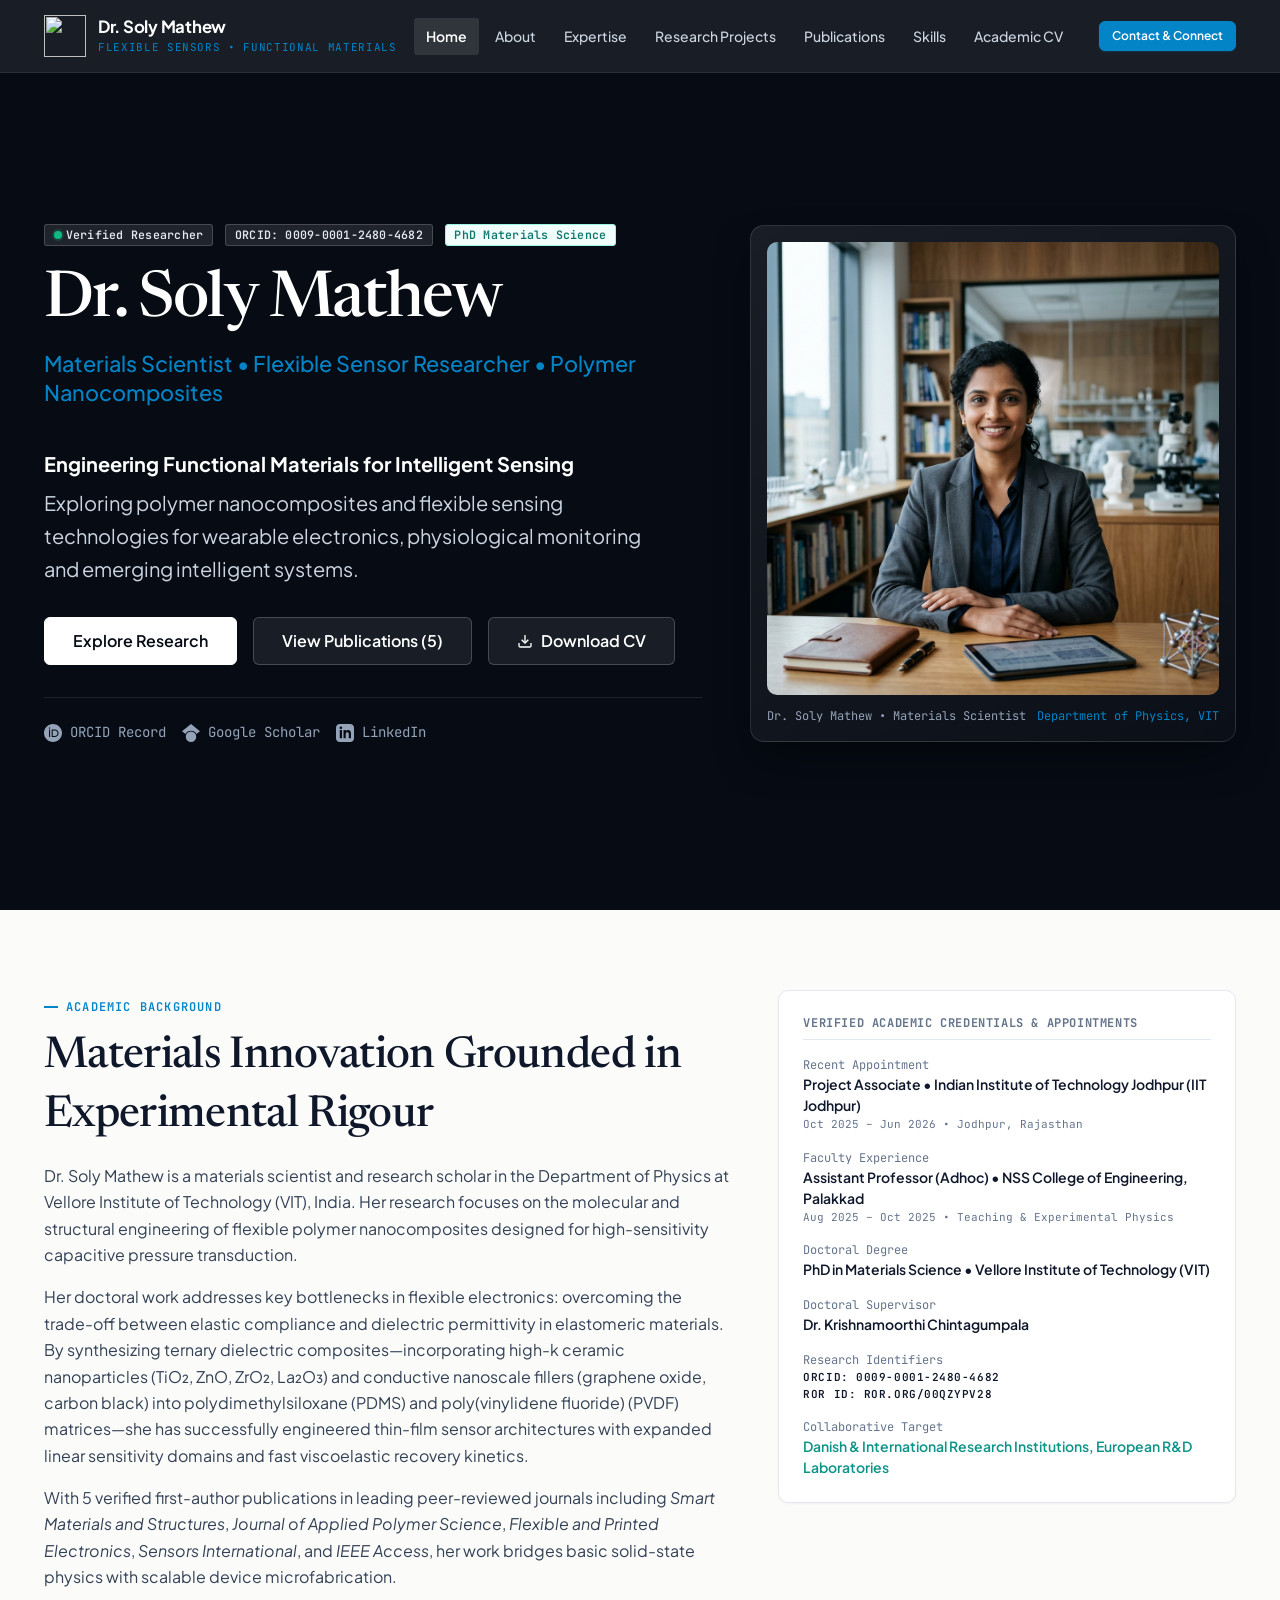
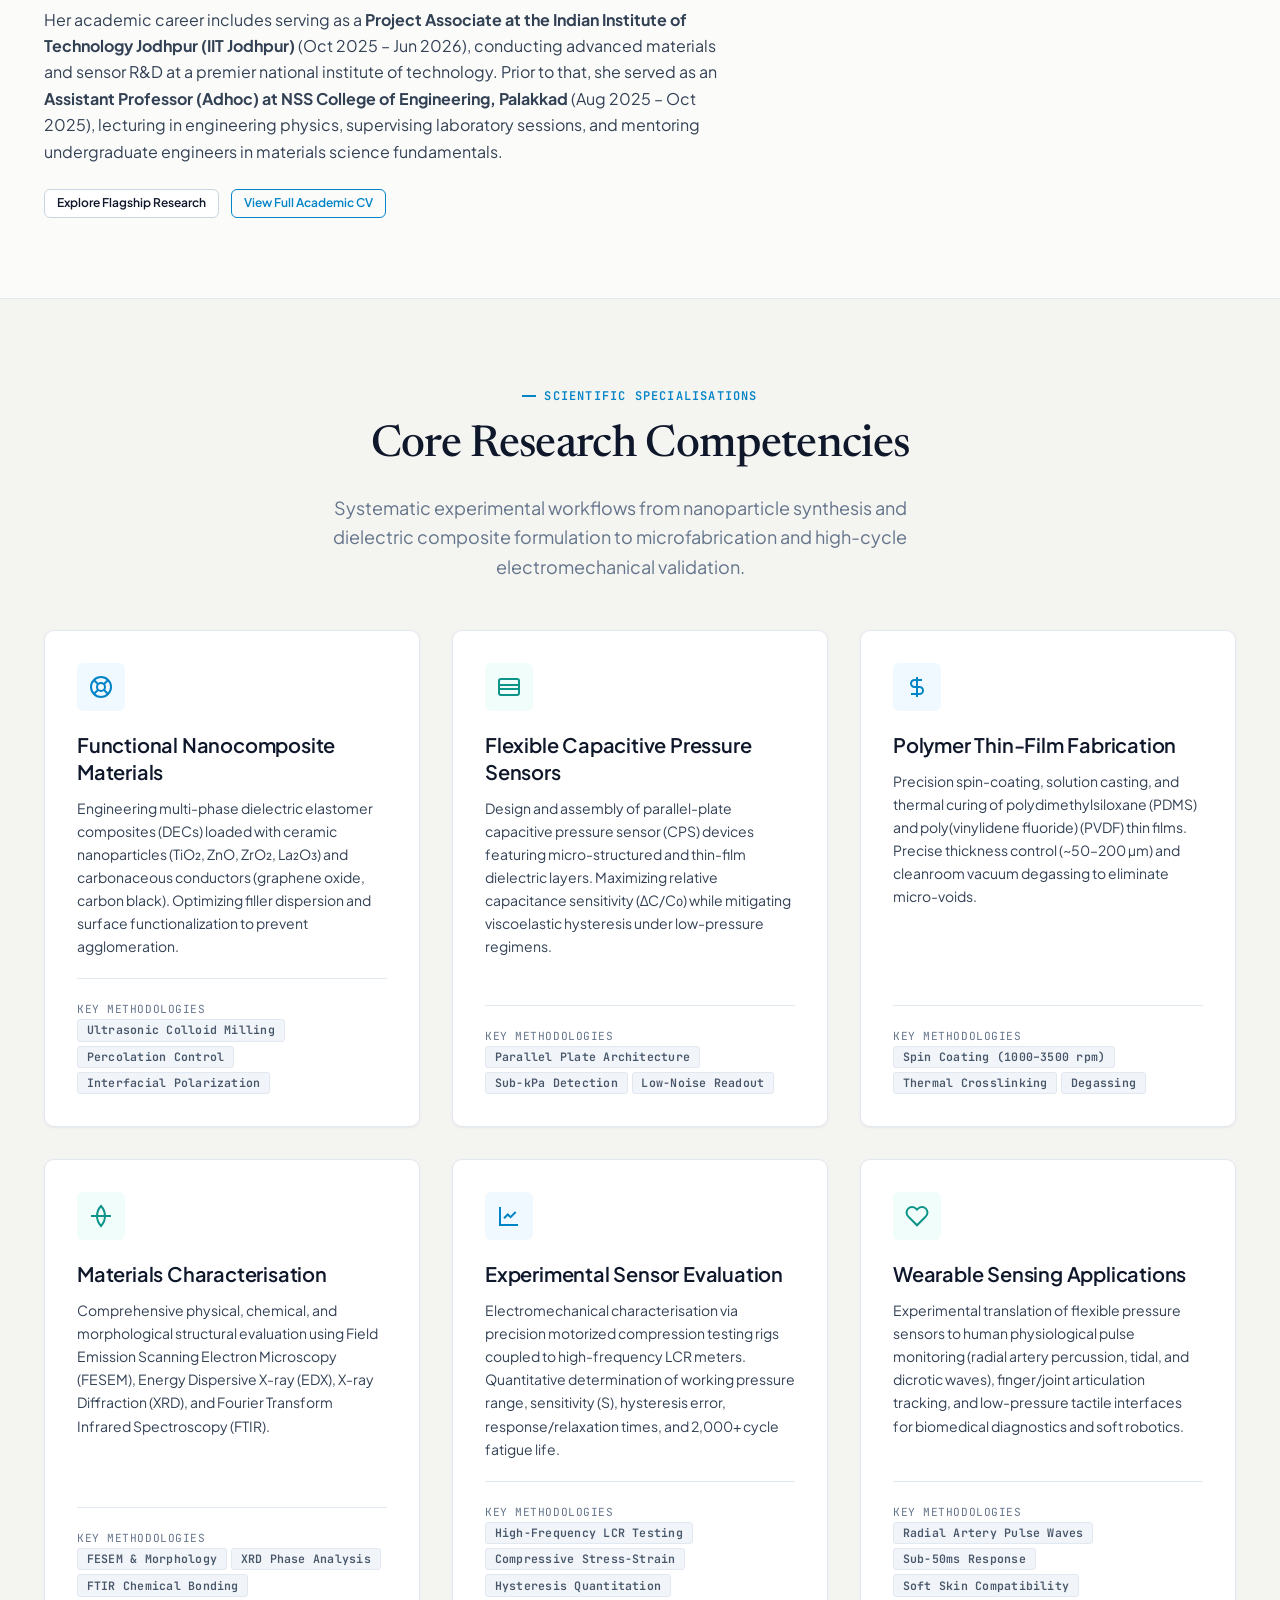
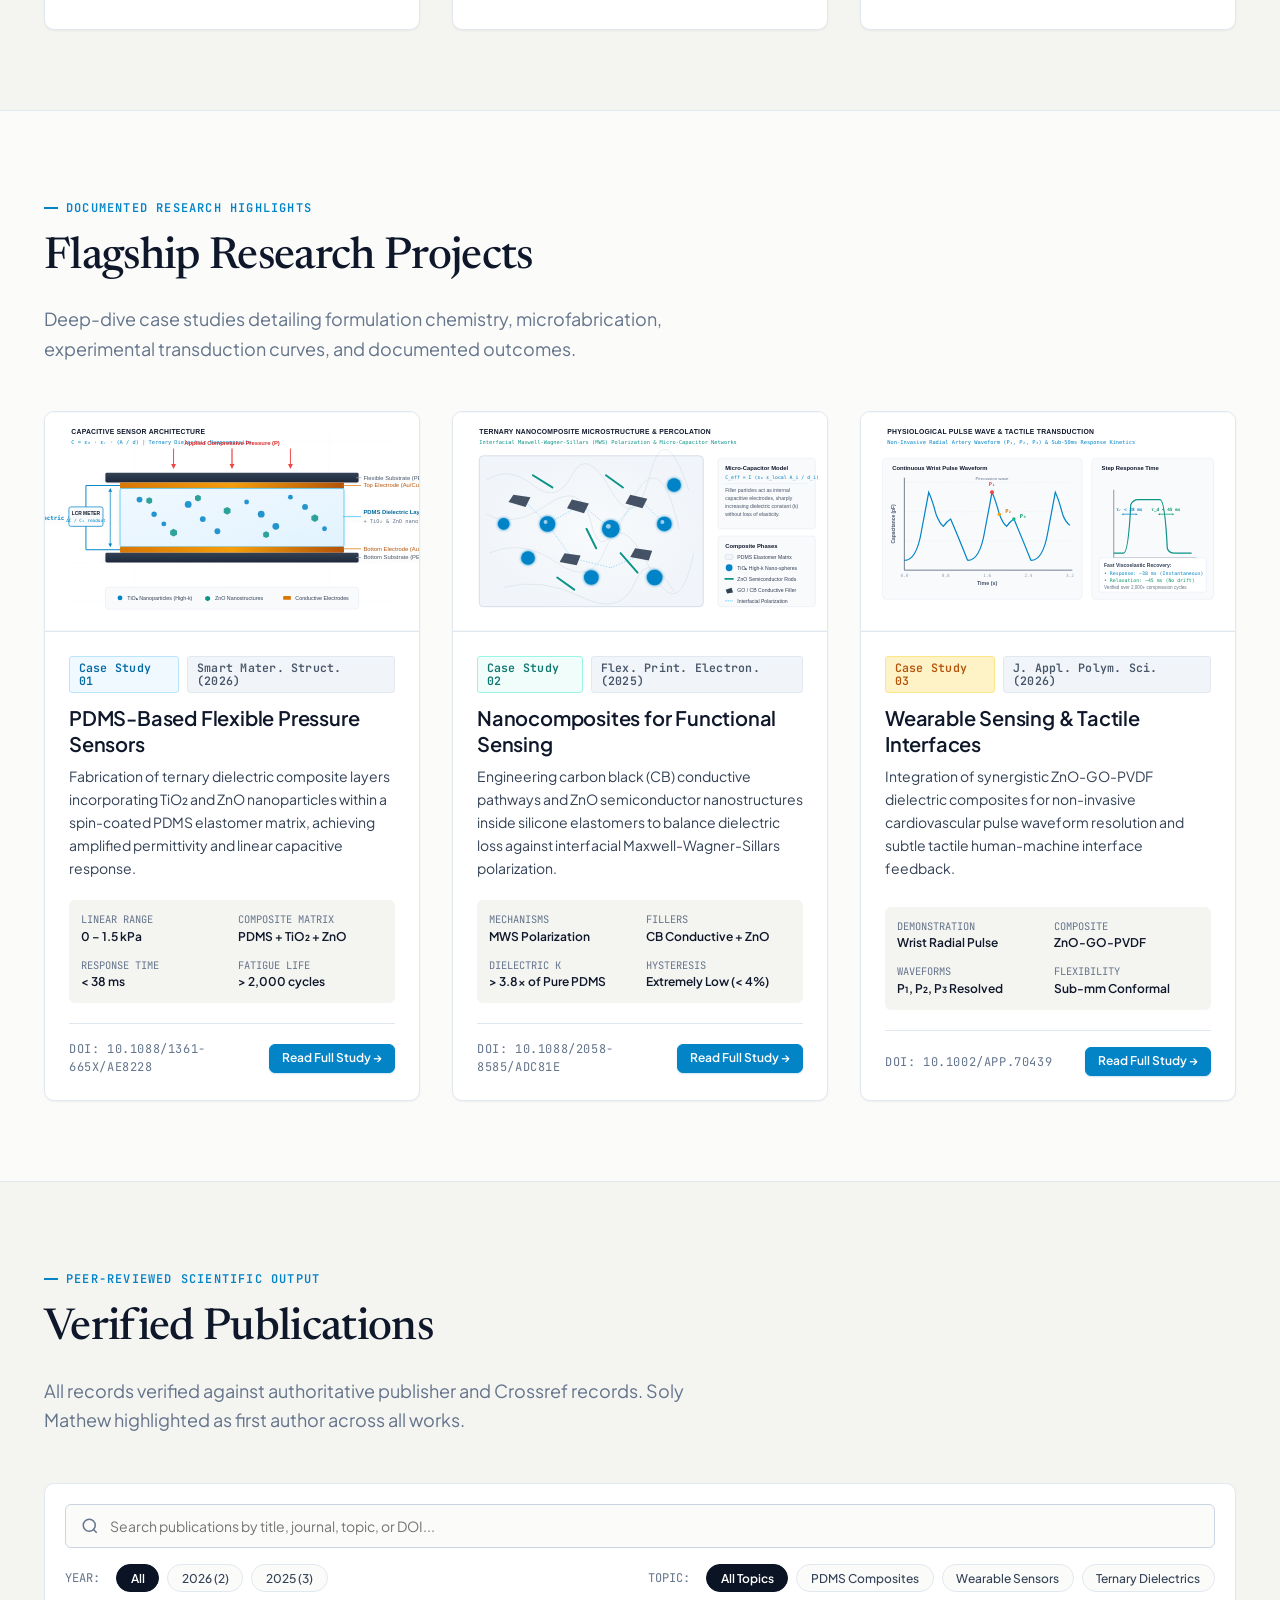
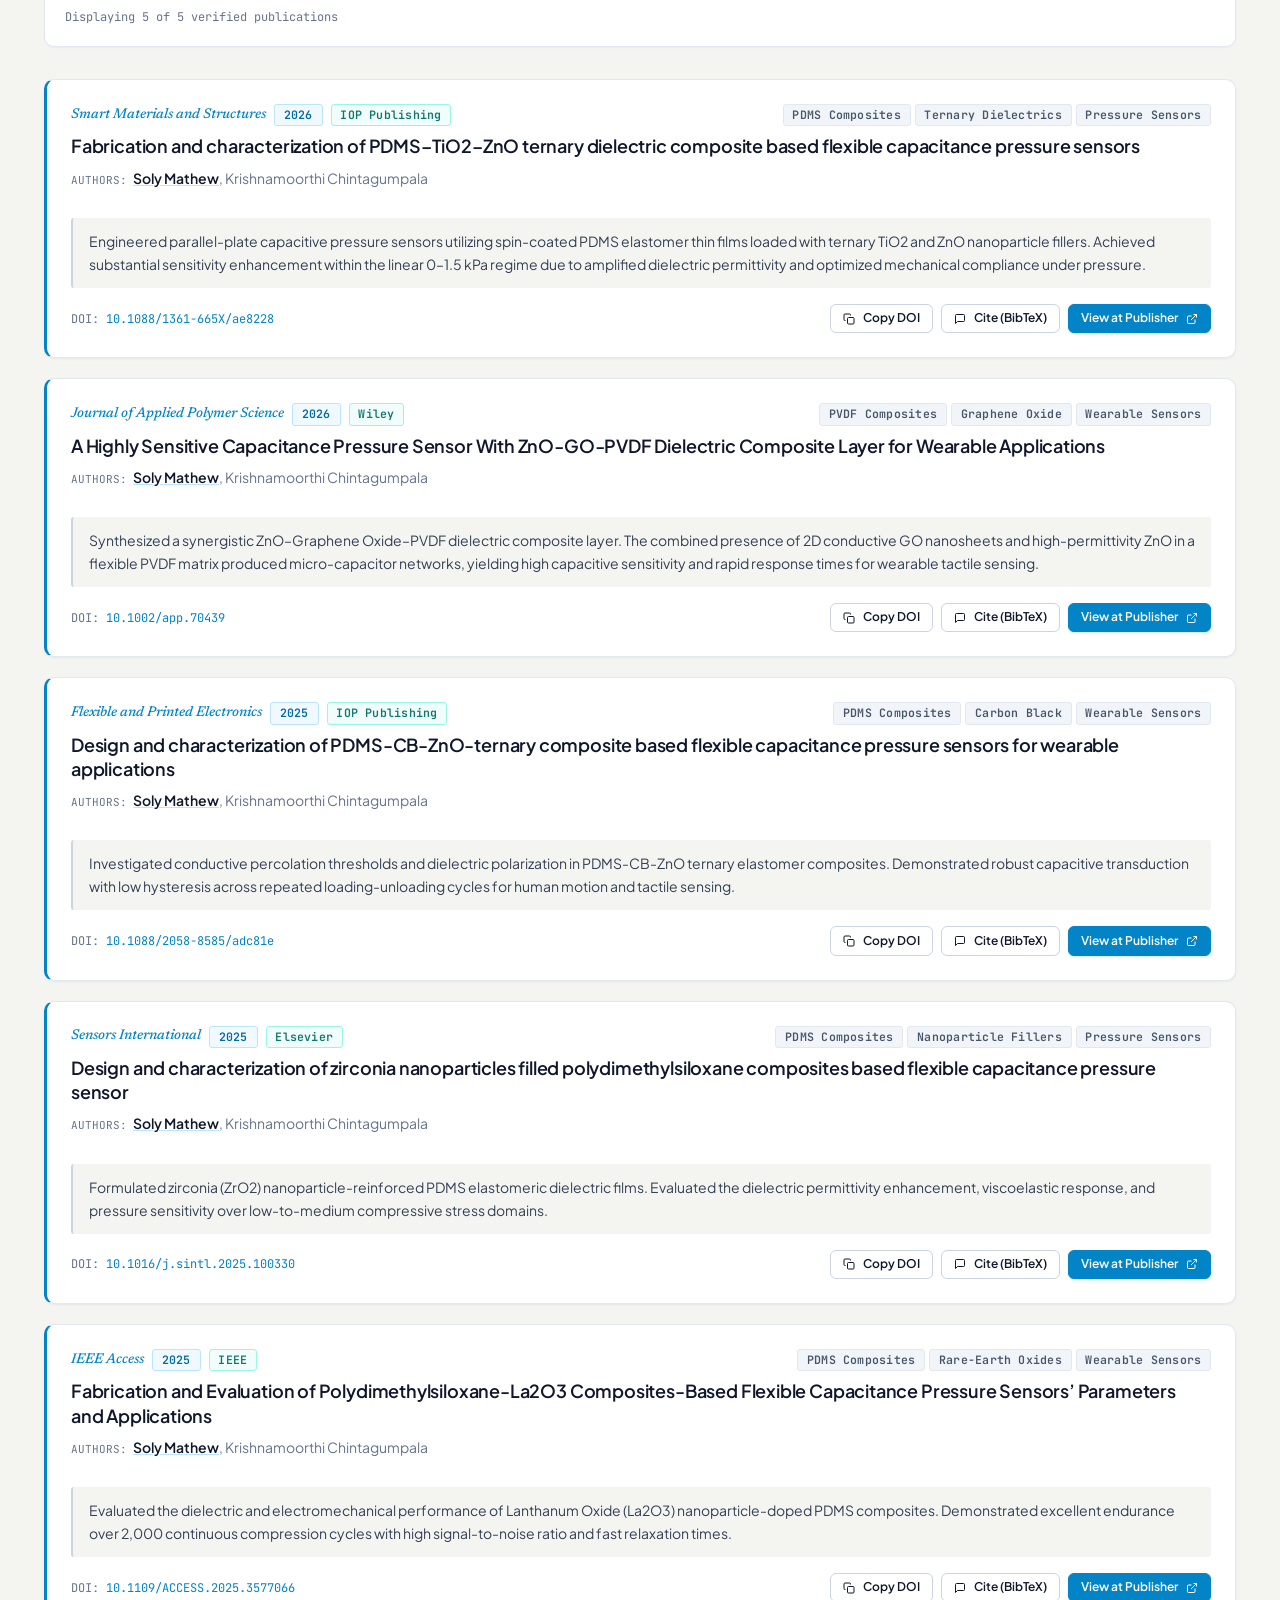
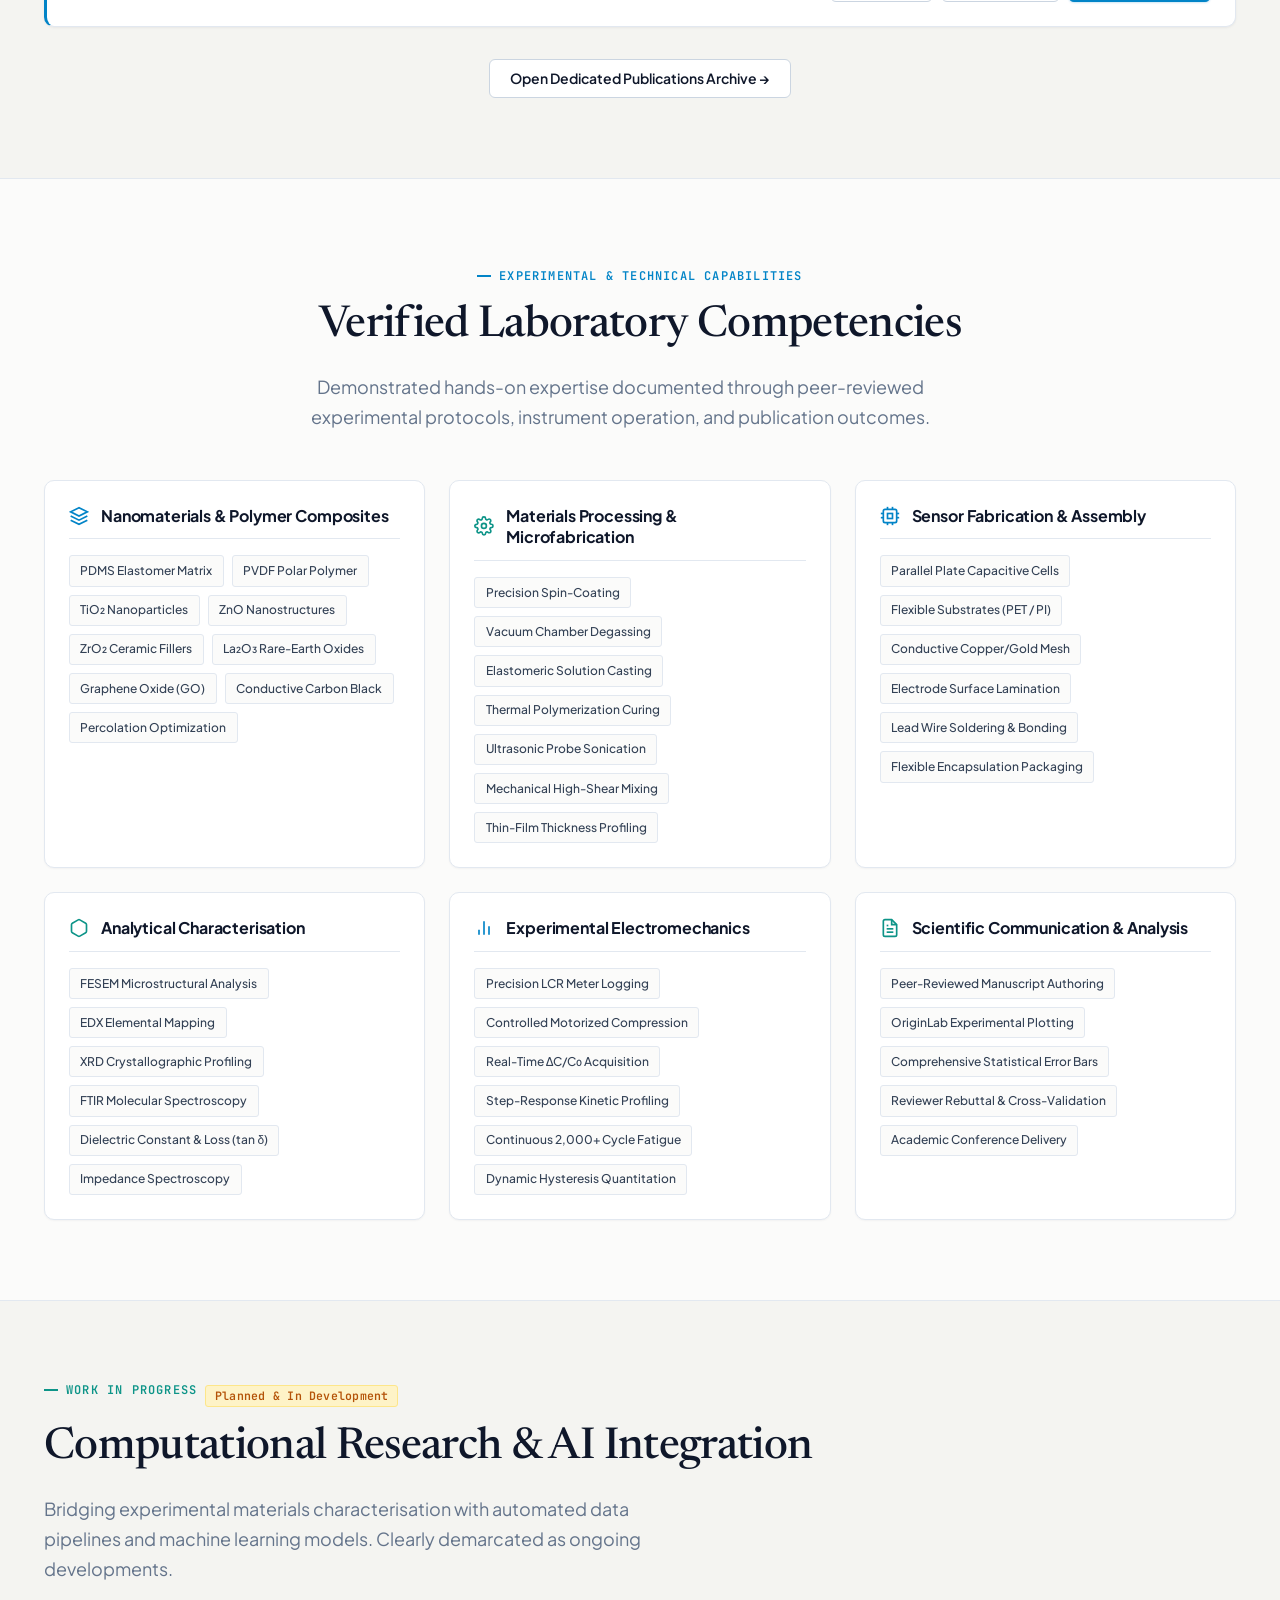
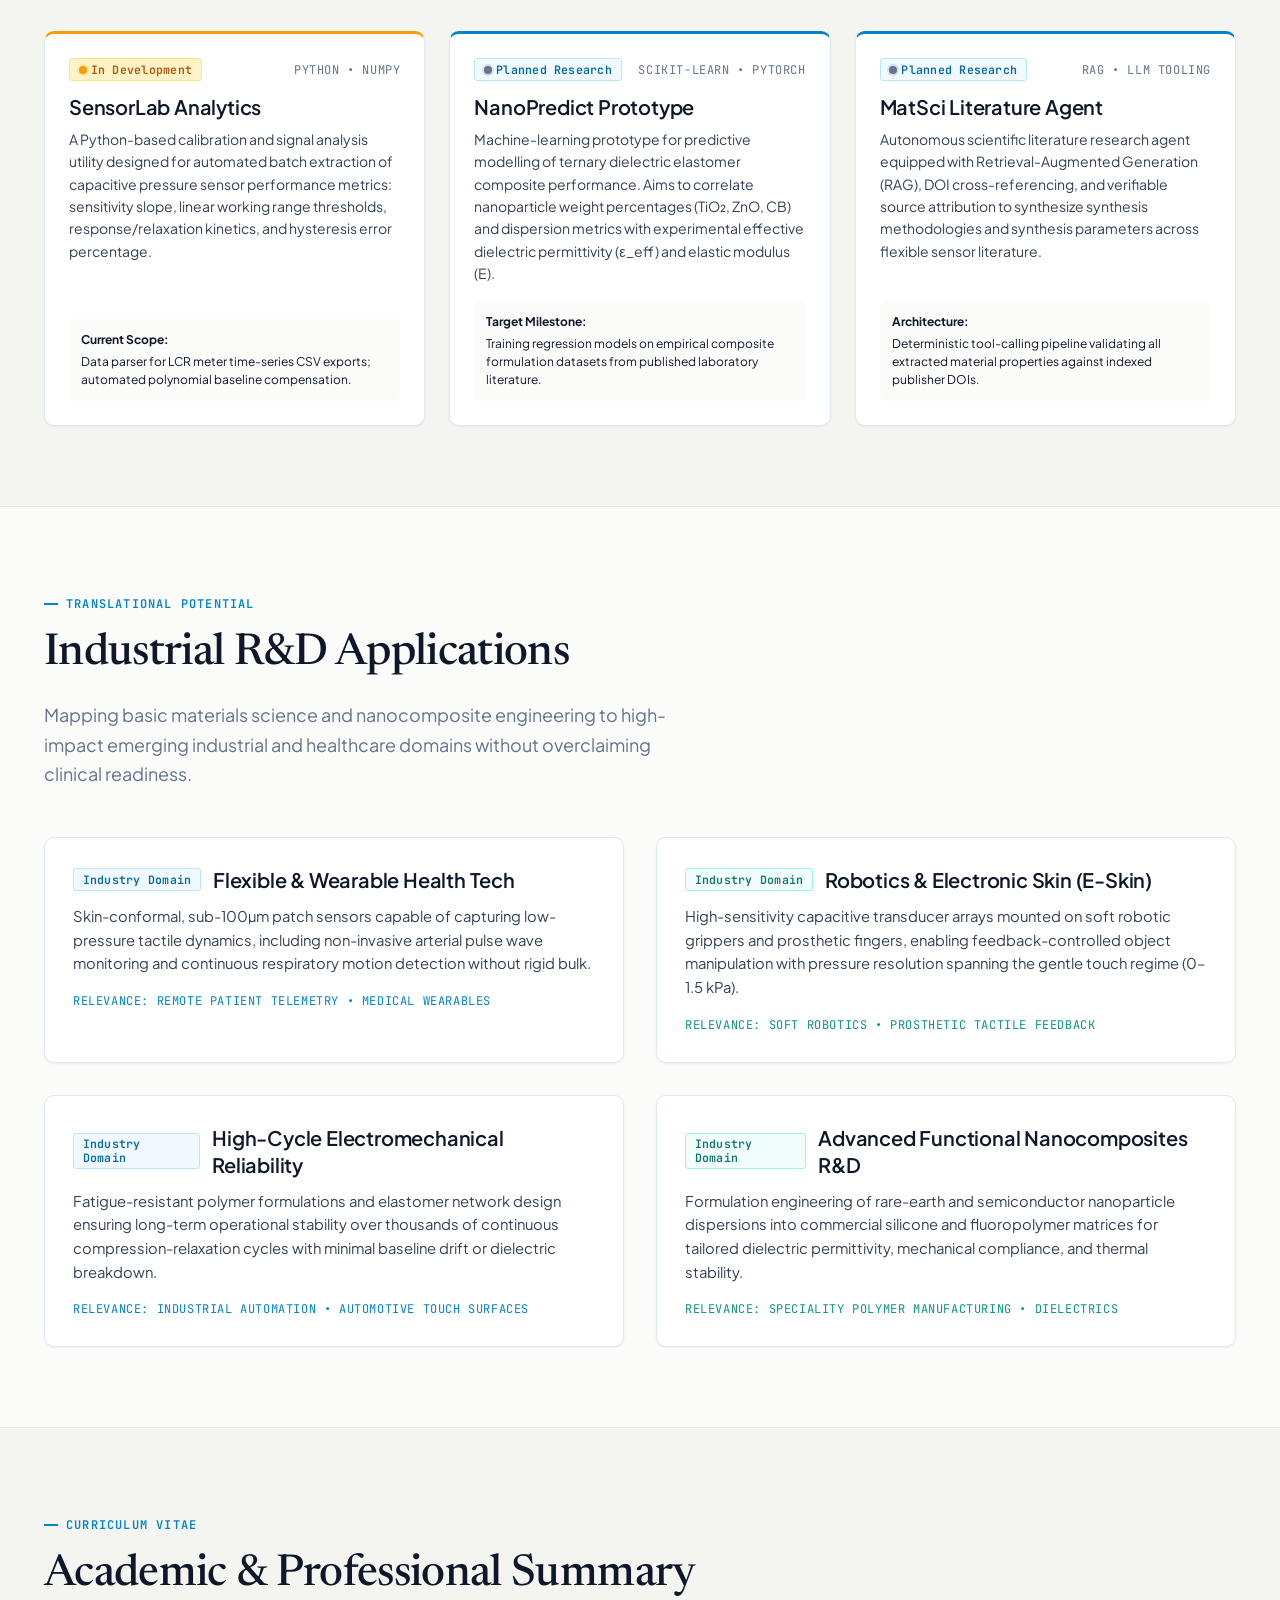
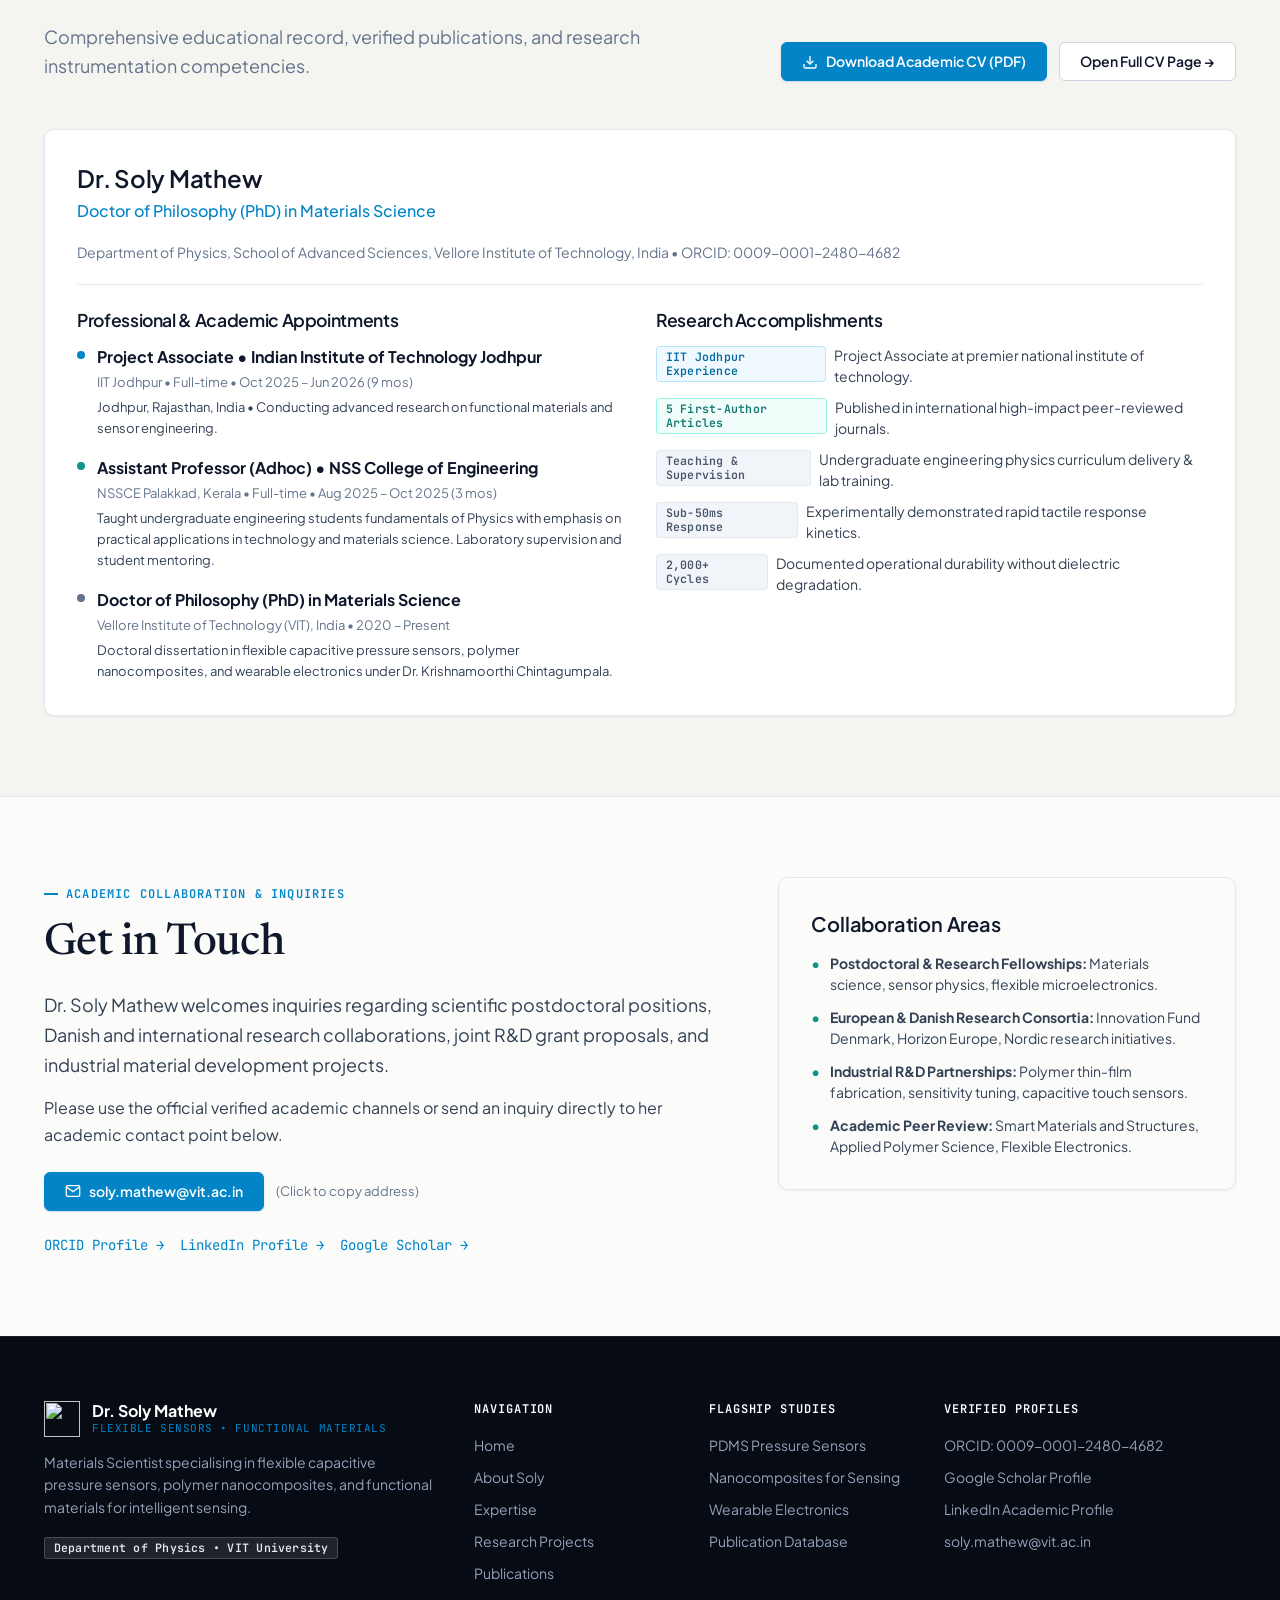
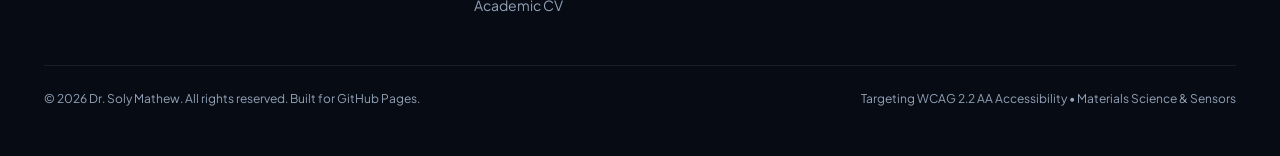
==== commit 0f4a1096: "Enhance brand identity with custom scientific logo mark and refined tagline" ====
--- a/index.html
+++ b/index.html
@@ -66,10 +66,12 @@
   <header class="site-header" role="banner">
     <div class="container header-inner">
       <a href="./" class="site-brand" aria-label="Dr. Soly Mathew Portfolio Home">
-        <span class="brand-monogram" aria-hidden="true">SM</span>
+        <span class="brand-logo-wrap" aria-hidden="true">
+          <img src="./assets/images/logo.svg" alt="" width="42" height="42">
+        </span>
         <div class="brand-text">
           <span class="brand-name">Dr. Soly Mathew</span>
-          <span class="brand-title">Materials Science &amp; Sensors</span>
+          <span class="brand-title">Flexible Sensors &bull; Functional Materials</span>
         </div>
       </a>
 
@@ -1050,9 +1052,14 @@
       <div class="footer-grid">
         
         <div>
-          <div style="display: flex; align-items: center; gap: 10px; margin-bottom: 12px;">
-            <span class="brand-monogram" style="background: rgba(255,255,255,0.1); border-color: rgba(255,255,255,0.2);">SM</span>
-            <span style="font-weight: 700; color: #ffffff; font-size: 16px;">Dr. Soly Mathew</span>
+          <div style="display: flex; align-items: center; gap: 12px; margin-bottom: 14px;">
+            <span class="brand-logo-wrap" style="width: 36px; height: 36px;" aria-hidden="true">
+              <img src="./assets/images/logo.svg" alt="" width="36" height="36">
+            </span>
+            <div style="display: flex; flex-direction: column;">
+              <span style="font-weight: 700; color: #ffffff; font-size: 16px; line-height: 1.2;">Dr. Soly Mathew</span>
+              <span style="font-family: var(--font-mono); font-size: 11px; color: var(--color-accent-blue); letter-spacing: 0.05em; text-transform: uppercase;">Flexible Sensors &bull; Functional Materials</span>
+            </div>
           </div>
           <p style="font-size: 14px; color: var(--color-text-inv-muted); line-height: 1.6; margin-bottom: 16px;">
             Materials Scientist specialising in flexible capacitive pressure sensors, polymer nanocomposites, and functional materials for intelligent sensing.
--- a/css/components.css
+++ b/css/components.css
@@ -30,29 +30,40 @@
   height: 72px;
 }
 
-/* Brand / Name */
+/* Brand / Name & Creative Logo */
 .site-brand {
   display: flex;
   align-items: center;
   gap: var(--space-3);
   text-decoration: none;
   color: var(--color-text-inv-primary);
-}
-
-.brand-monogram {
+  transition: opacity var(--transition-fast);
+}
+
+.site-brand:hover {
+  opacity: 0.95;
+}
+
+.brand-logo-wrap {
+  width: 42px;
+  height: 42px;
   display: flex;
   align-items: center;
   justify-content: center;
-  width: 36px;
-  height: 36px;
-  border-radius: var(--radius-sm);
-  background: linear-gradient(135deg, var(--color-navy-700), var(--color-navy-850));
-  border: 1px solid rgba(255, 255, 255, 0.15);
-  font-family: var(--font-mono);
-  font-weight: 700;
-  font-size: var(--text-sm);
-  color: var(--color-accent-blue);
-  letter-spacing: -0.05em;
+  flex-shrink: 0;
+  transition: transform var(--transition-fast), filter var(--transition-fast);
+}
+
+.site-brand:hover .brand-logo-wrap {
+  transform: translateY(-1px) scale(1.04);
+  filter: drop-shadow(0 0 12px rgba(56, 189, 248, 0.4));
+}
+
+.brand-logo-wrap img,
+.brand-logo-wrap svg {
+  width: 100%;
+  height: 100%;
+  display: block;
 }
 
 .brand-text {
@@ -62,19 +73,20 @@
 
 .brand-name {
   font-family: var(--font-sans);
-  font-size: var(--text-base);
+  font-size: 1.05rem;
   font-weight: 700;
-  color: var(--color-text-inv-primary);
-  letter-spacing: -0.01em;
-  line-height: 1.2;
+  color: #ffffff;
+  letter-spacing: -0.015em;
+  line-height: 1.15;
 }
 
 .brand-title {
   font-family: var(--font-mono);
-  font-size: 0.7rem;
+  font-size: 0.68rem;
   color: var(--color-accent-blue);
-  letter-spacing: 0.04em;
+  letter-spacing: 0.06em;
   text-transform: uppercase;
+  margin-top: 2px;
 }
 
 /* Desktop Navigation */
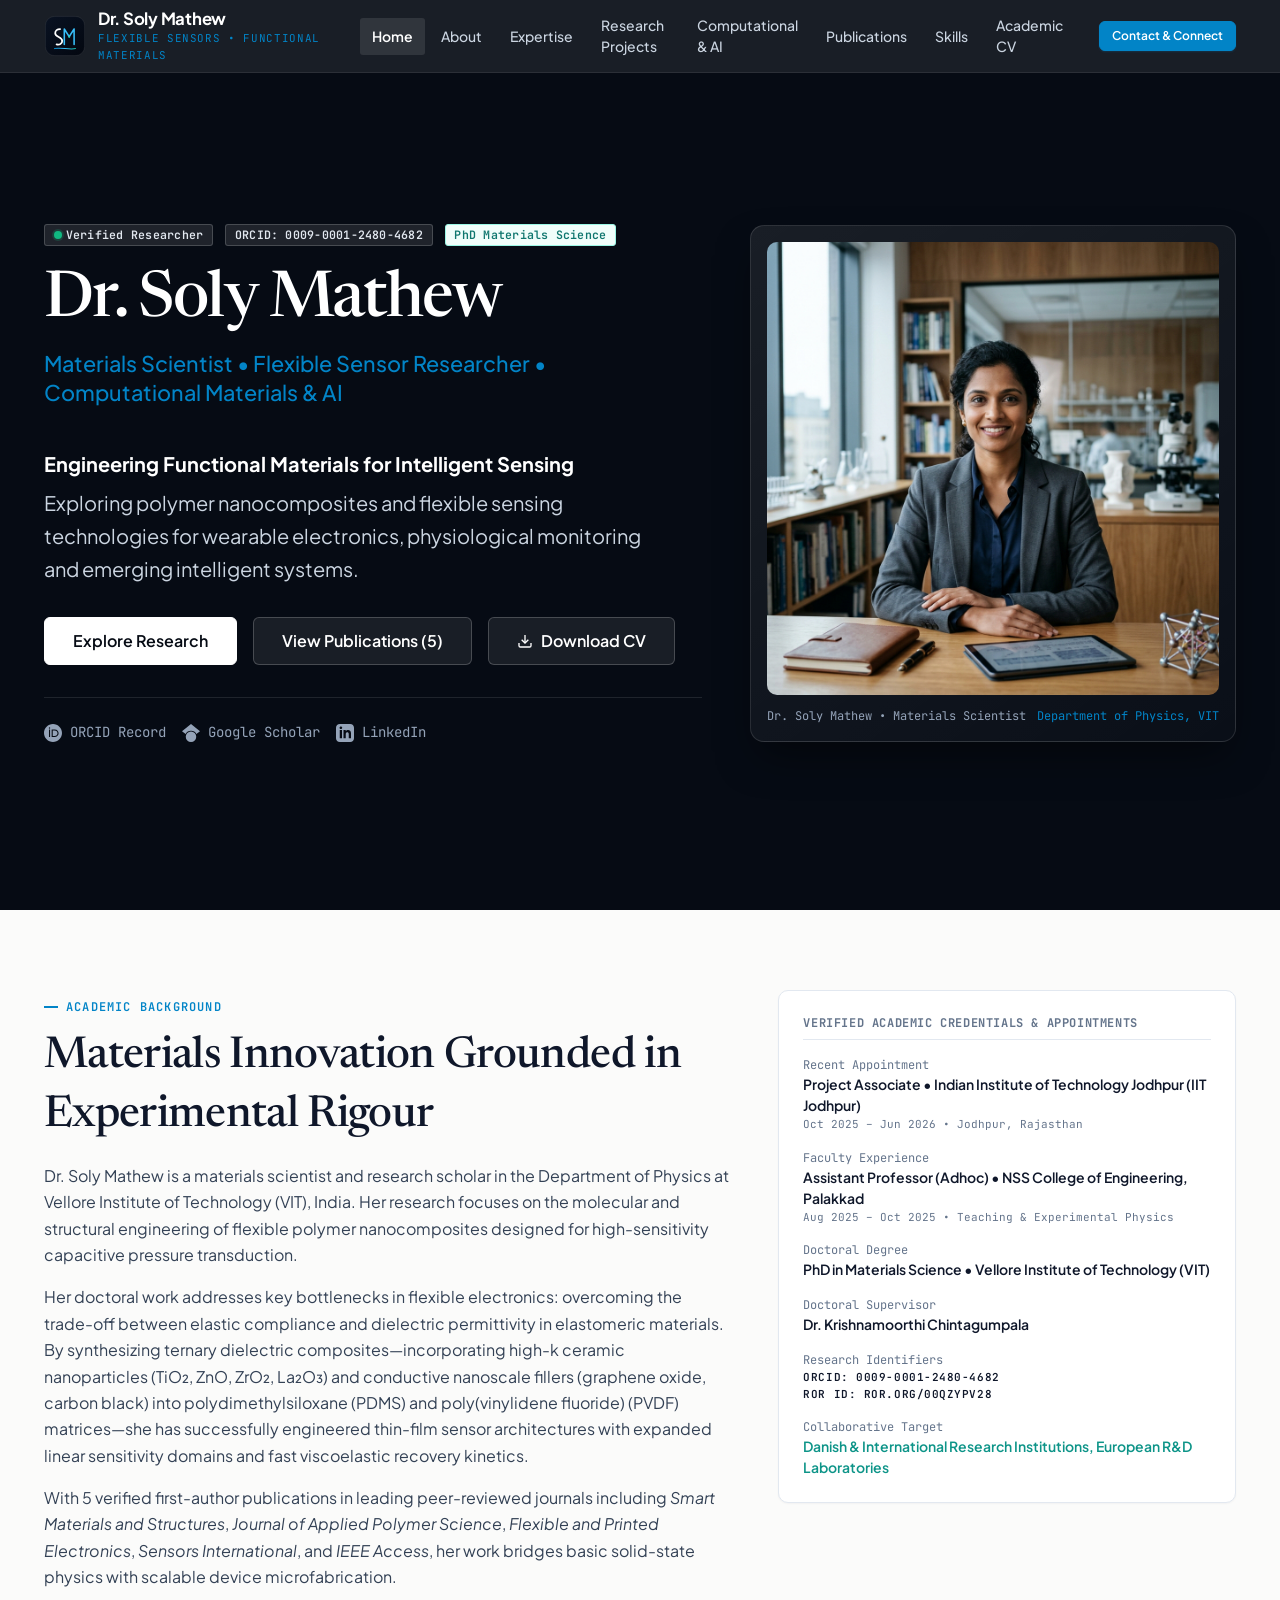
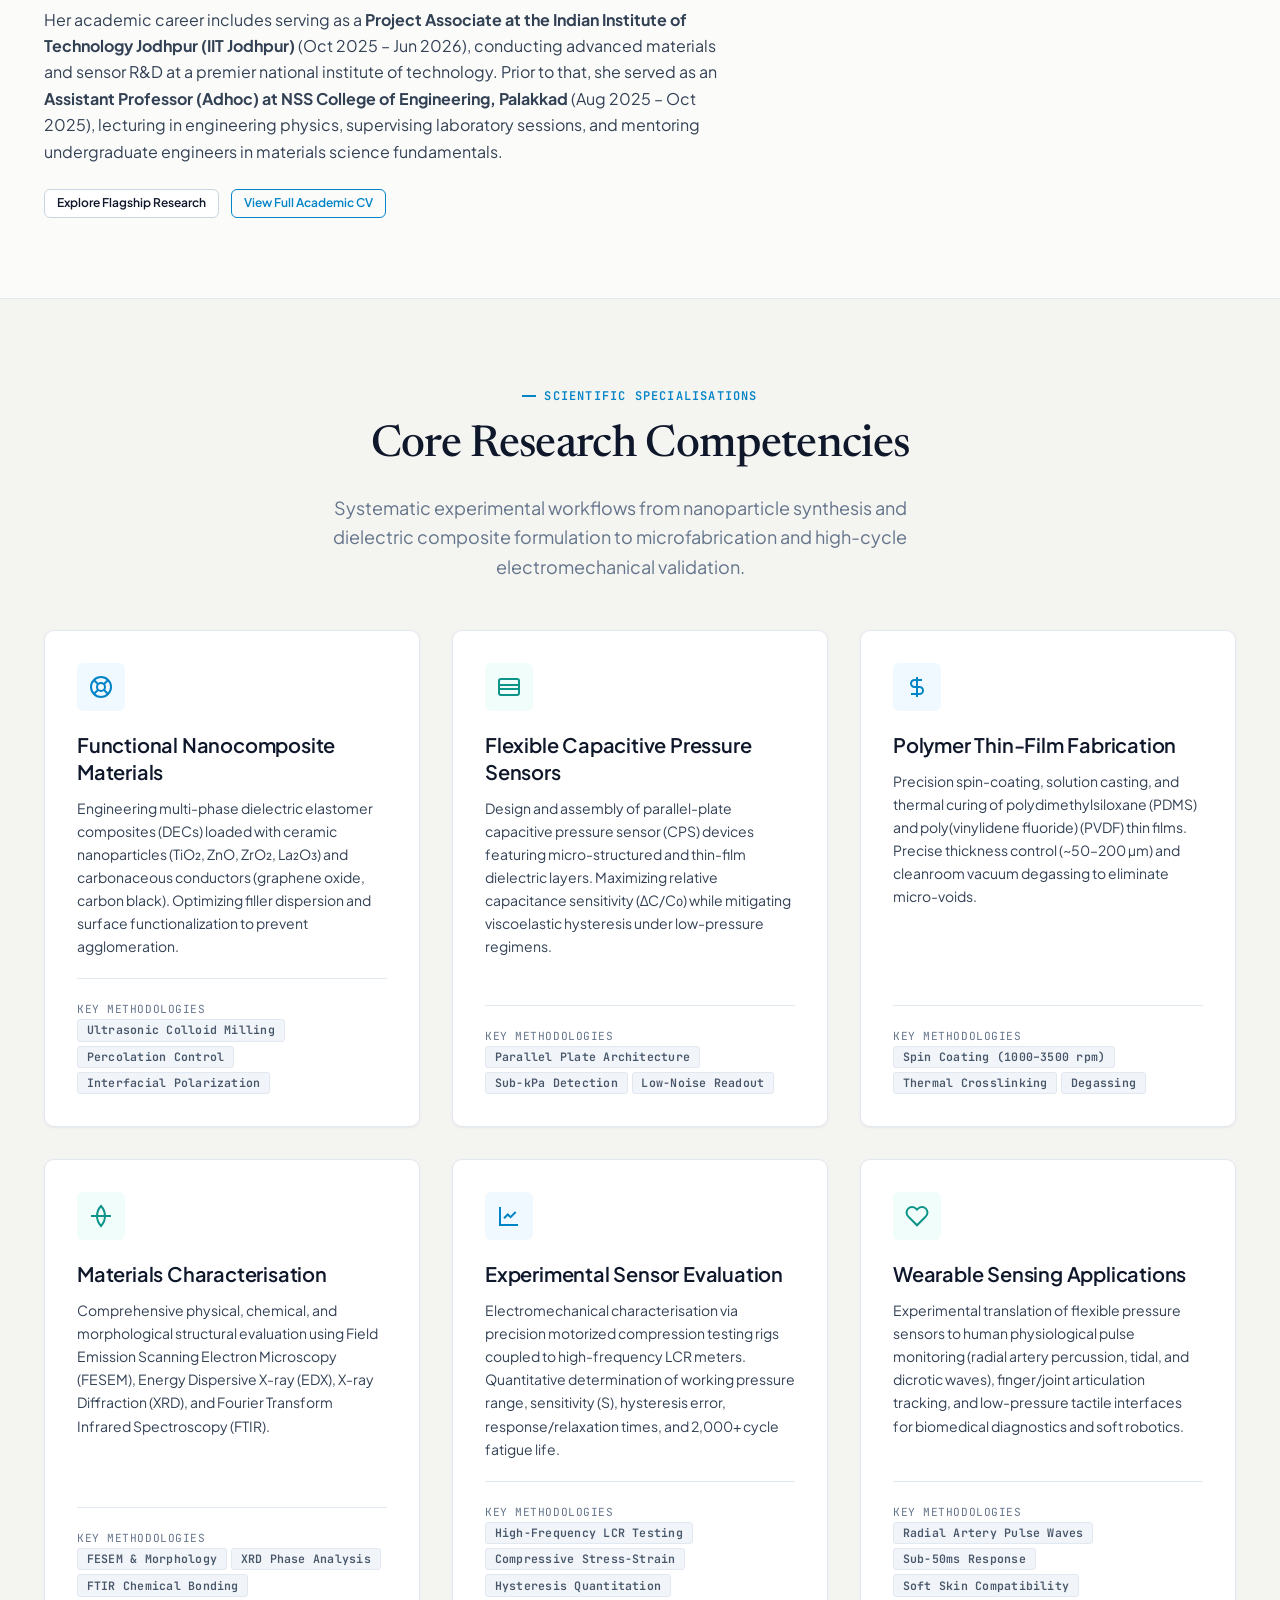
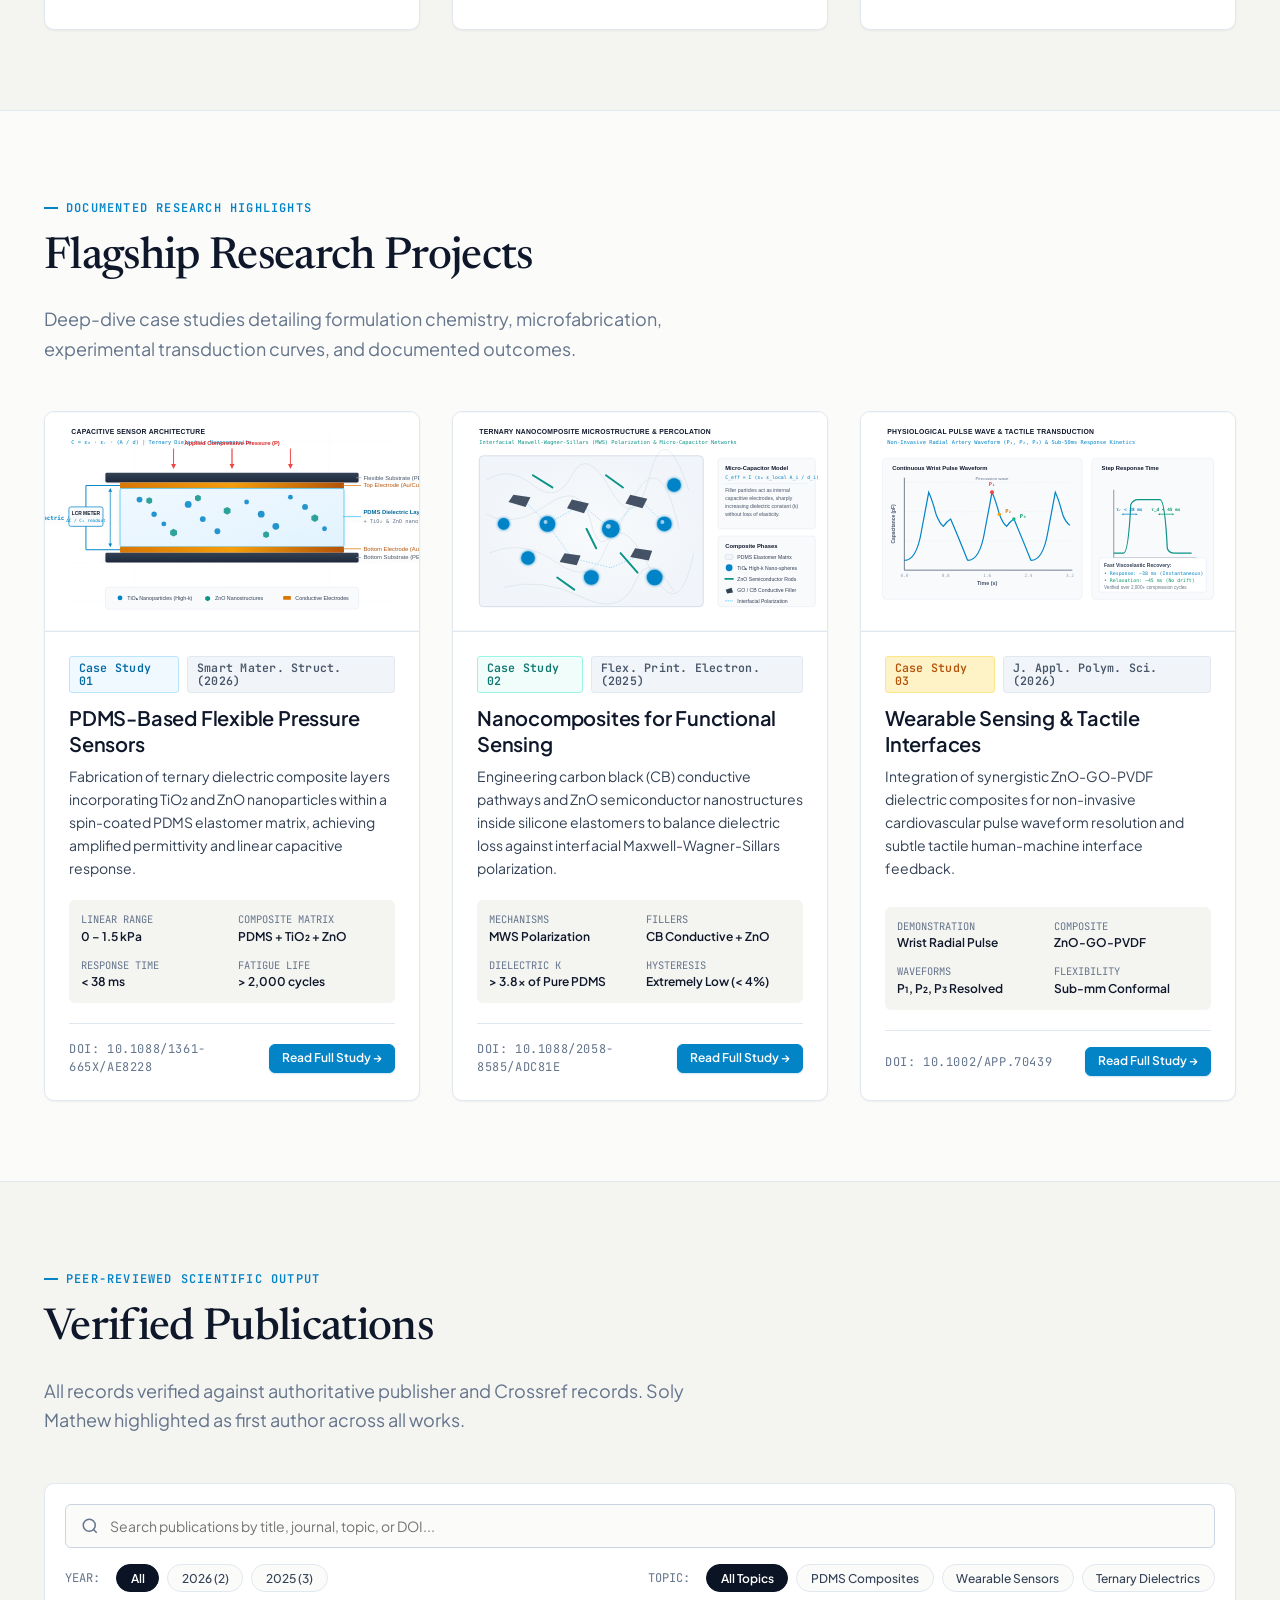
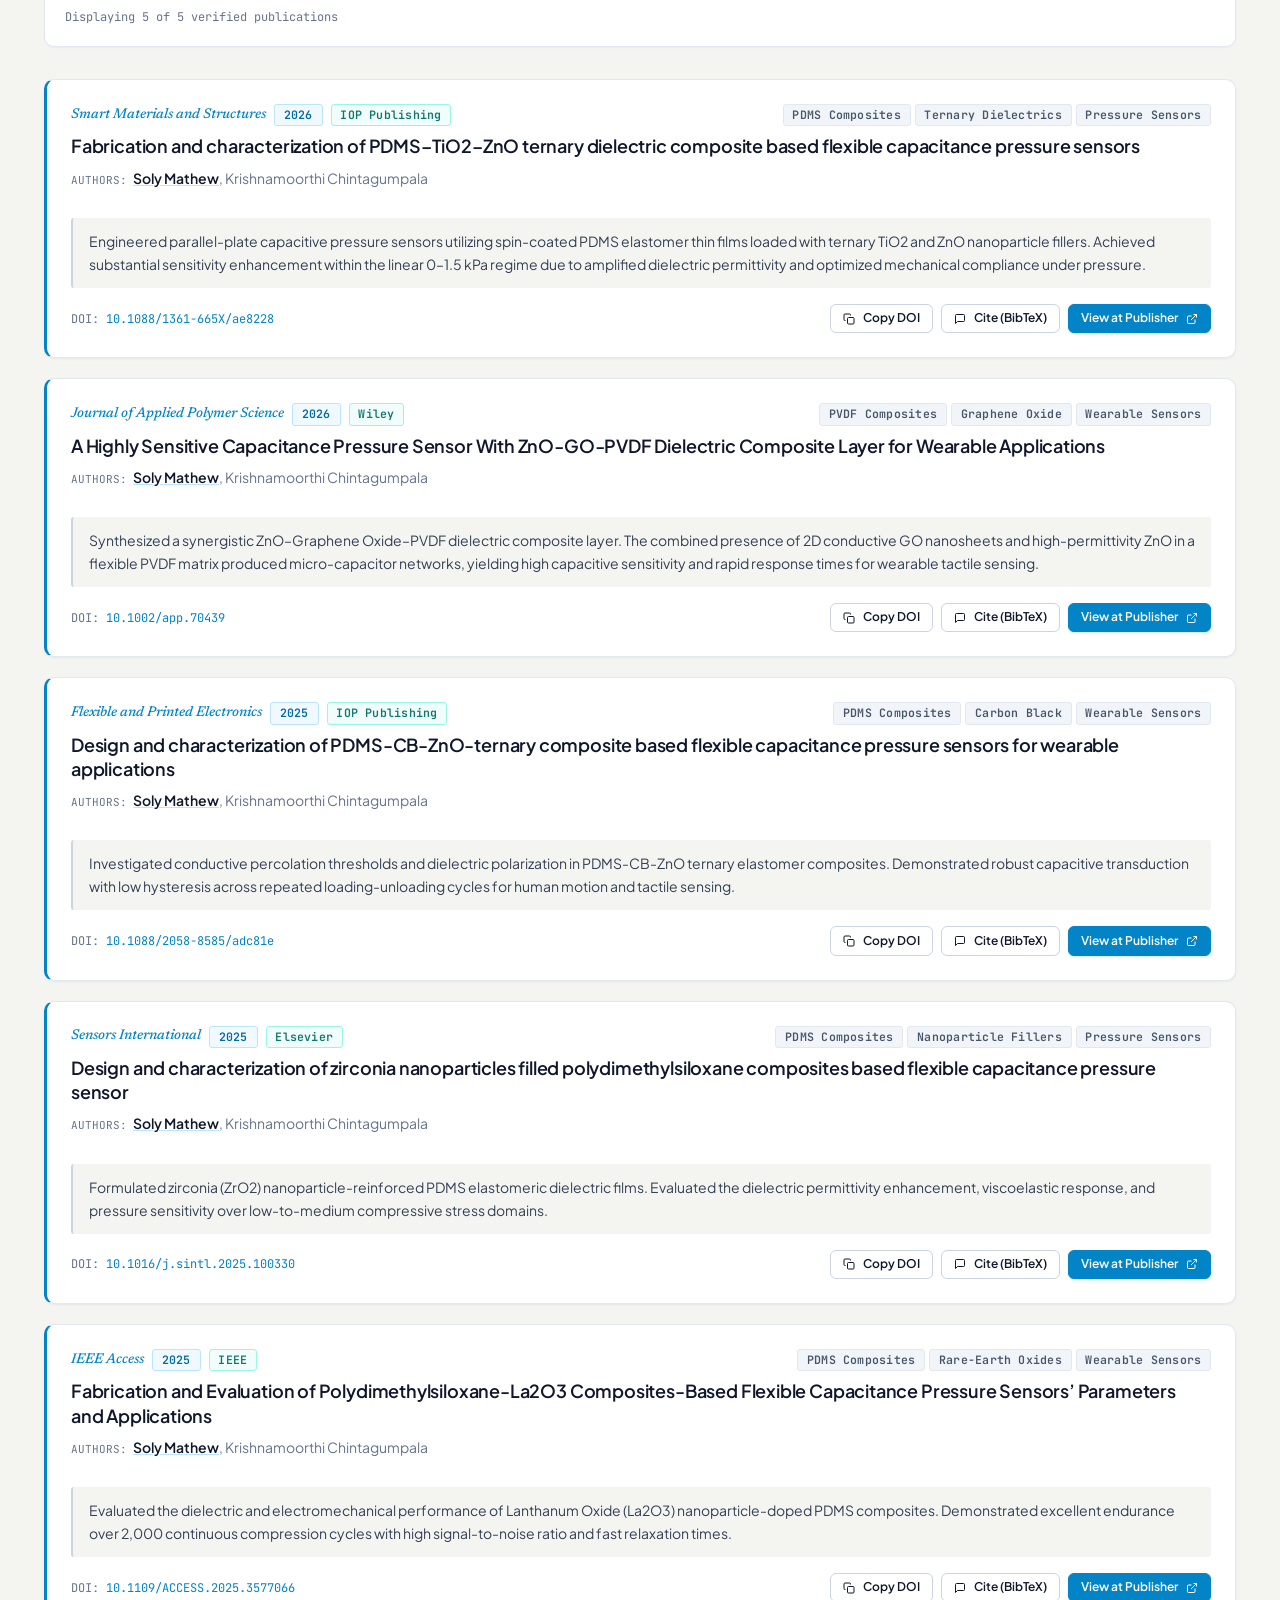
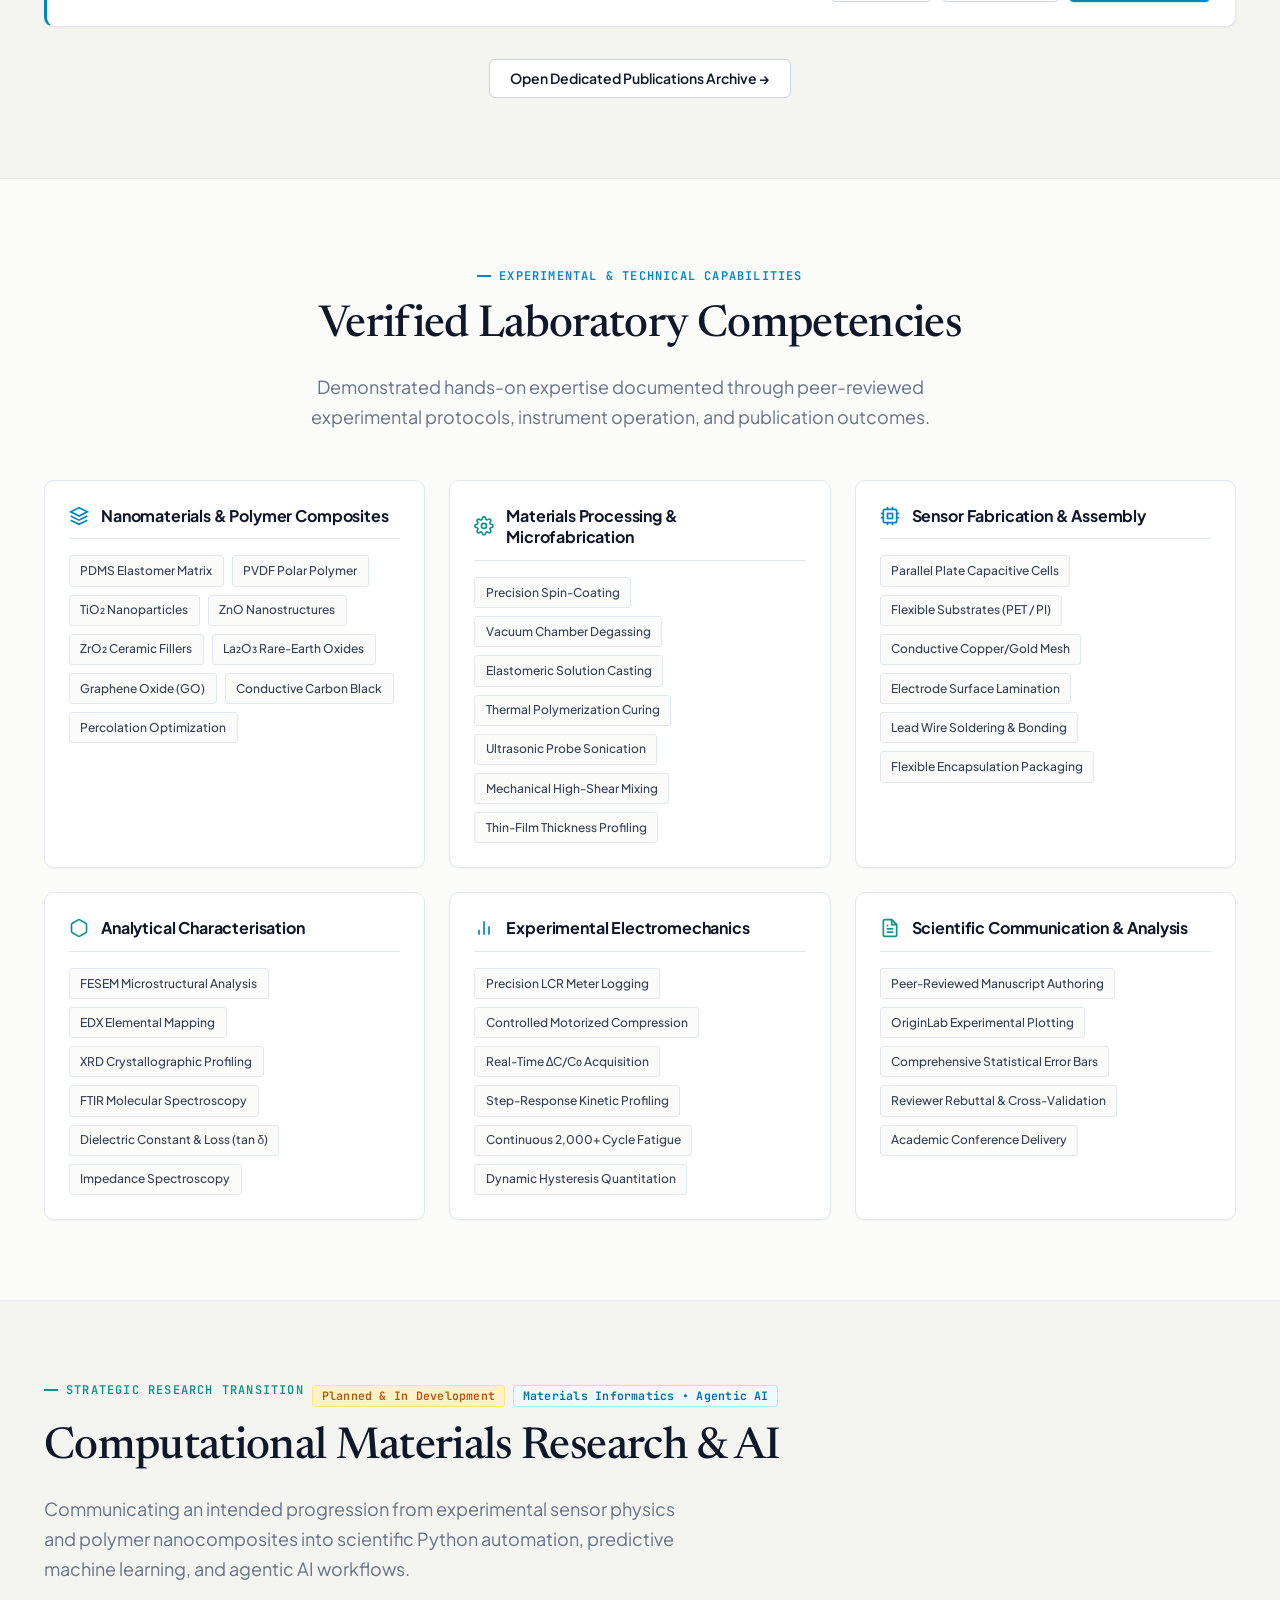
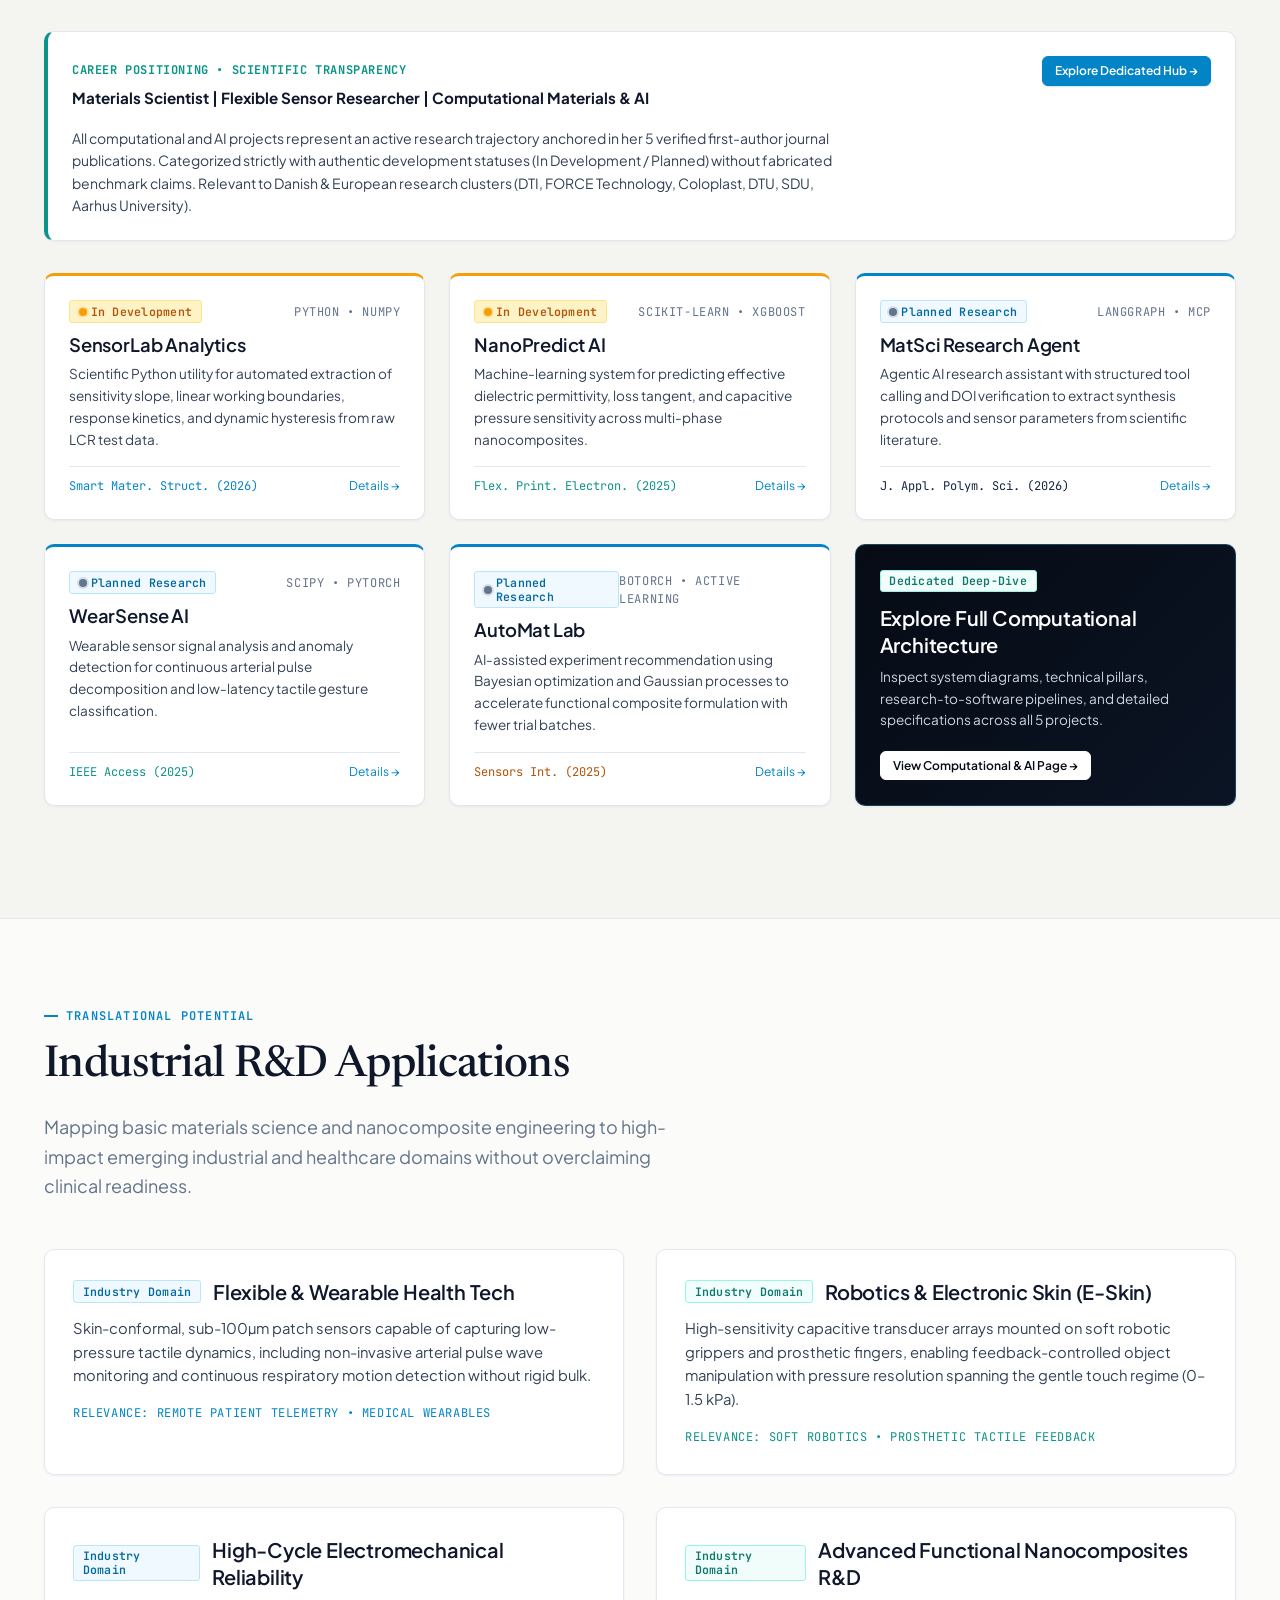
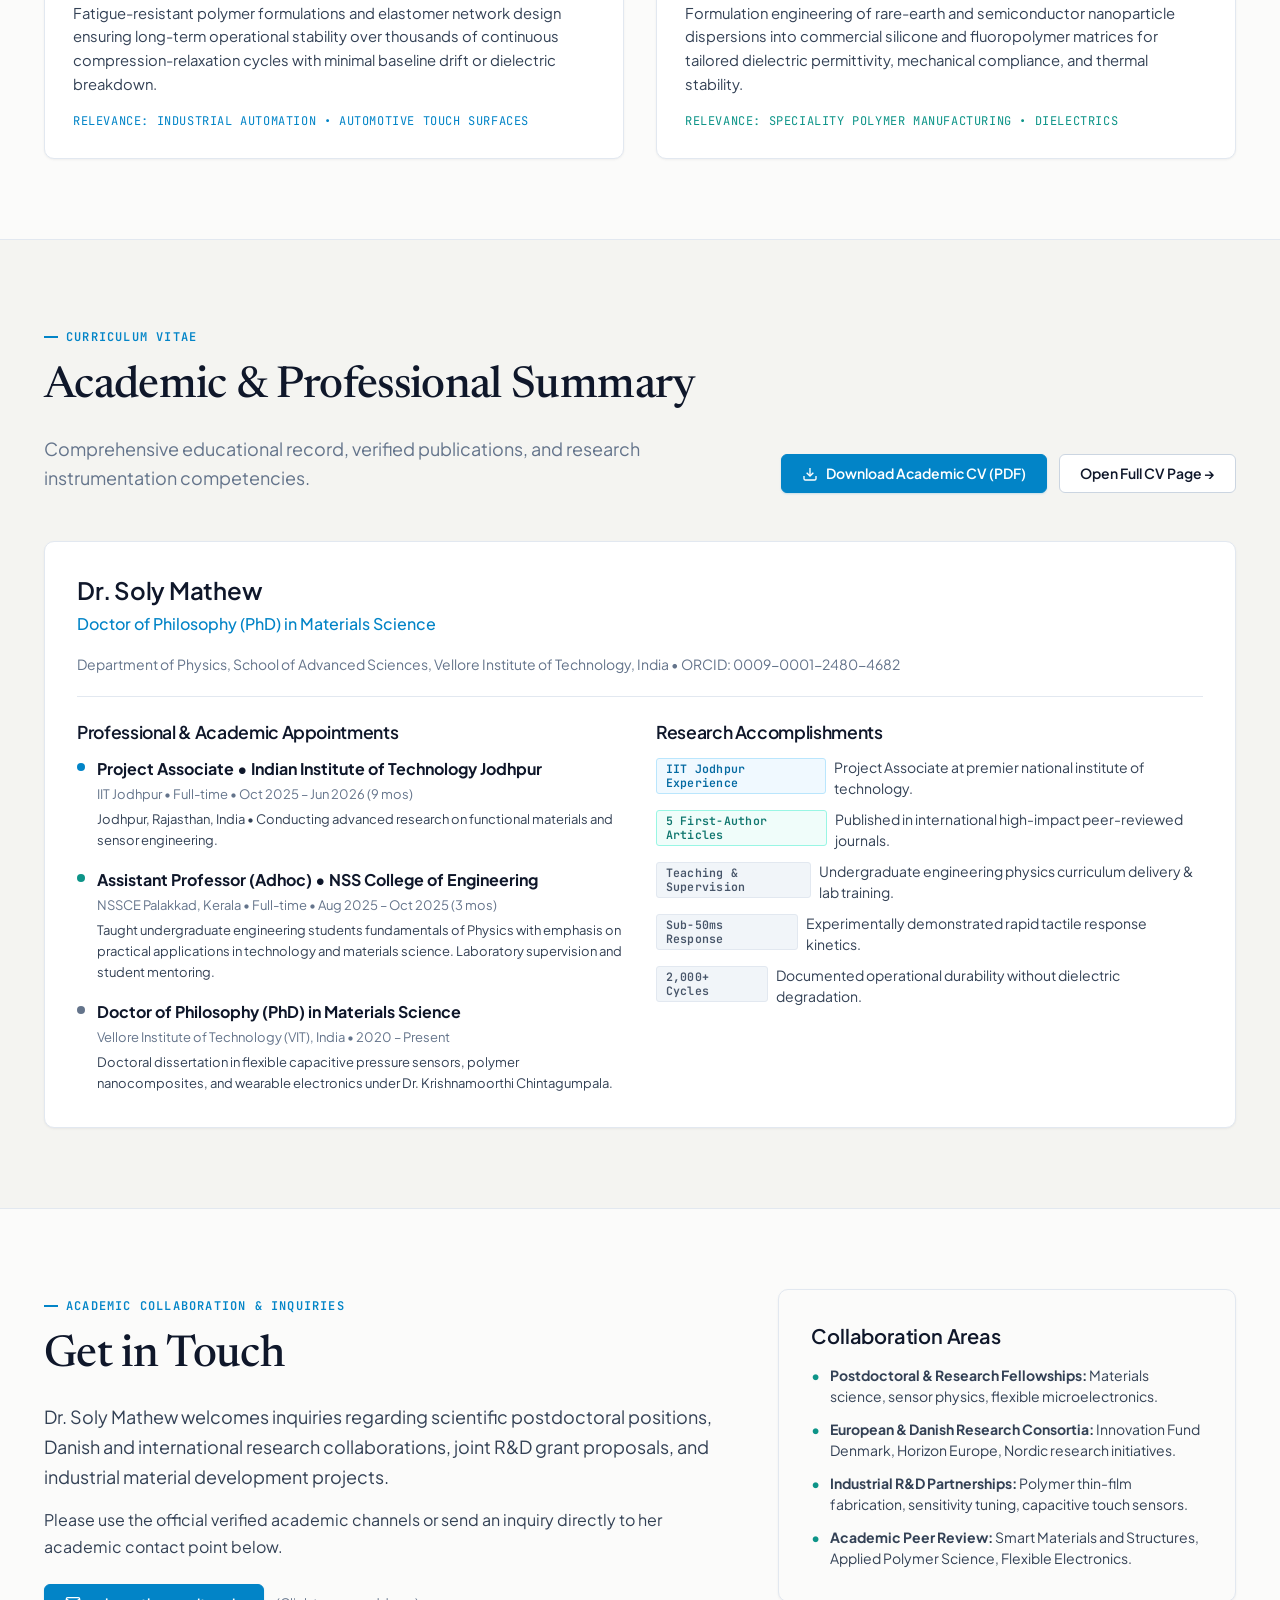
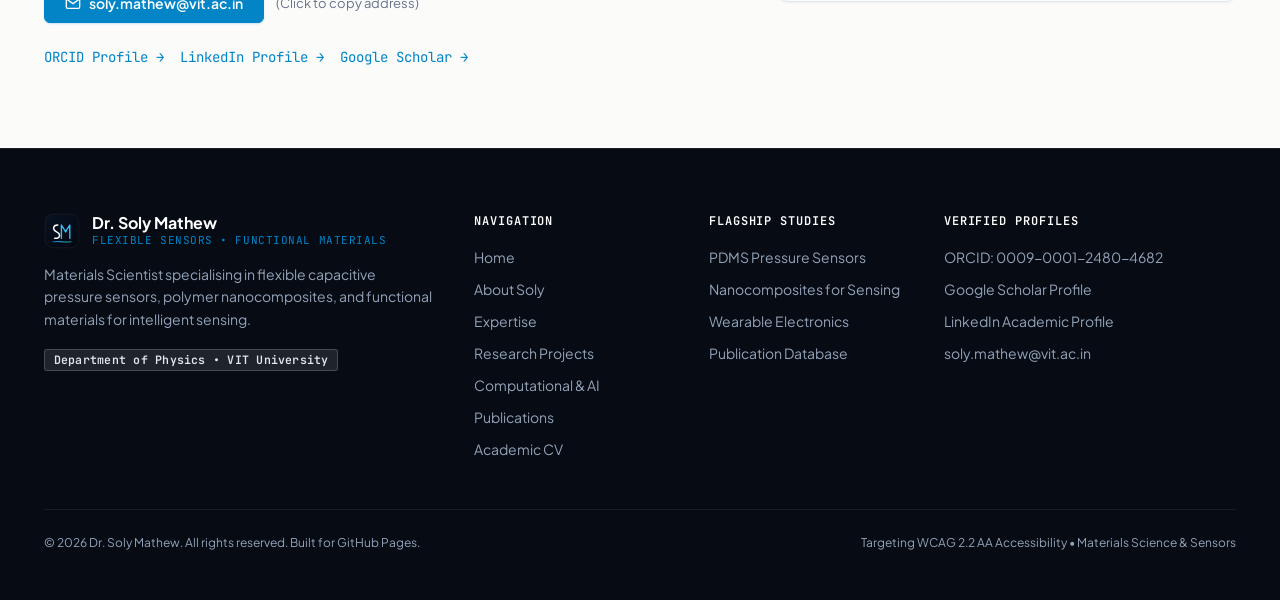
==== commit 35e57be7: "Implement Computational Materials Research & AI section, architecture diagrams, project data and cro" ====
--- a/index.html
+++ b/index.html
@@ -89,6 +89,7 @@
           <li><a href="#about" class="nav-link">About</a></li>
           <li><a href="#expertise" class="nav-link">Expertise</a></li>
           <li><a href="./research/" class="nav-link">Research Projects</a></li>
+          <li><a href="./computational/" class="nav-link">Computational &amp; AI</a></li>
           <li><a href="./publications/" class="nav-link">Publications</a></li>
           <li><a href="#skills" class="nav-link">Skills</a></li>
           <li><a href="./cv/" class="nav-link">Academic CV</a></li>
@@ -122,7 +123,7 @@
           </h1>
 
           <p class="hero-researcher-title">
-            Materials Scientist &bull; Flexible Sensor Researcher &bull; Polymer Nanocomposites
+            Materials Scientist &bull; Flexible Sensor Researcher &bull; Computational Materials &amp; AI
           </p>
 
           <p class="hero-statement">
@@ -741,76 +742,152 @@
       </div>
     </section>
 
-    <!-- 7. COMPUTATIONAL RESEARCH & AI ROADMAP -->
+    <!-- 7. COMPUTATIONAL RESEARCH & AI -->
     <section class="section section-subtle" id="computational" aria-labelledby="ai-heading">
       <div class="container">
         
         <div class="section-header">
-          <div style="display: flex; align-items: center; gap: 8px; margin-bottom: 8px;">
-            <span class="section-eyebrow teal">Work in Progress</span>
+          <div style="display: flex; align-items: center; gap: 8px; margin-bottom: 8px; flex-wrap: wrap;">
+            <span class="section-eyebrow teal">Strategic Research Transition</span>
             <span class="badge badge-amber">Planned &amp; In Development</span>
-          </div>
-          <h2 id="ai-heading" class="section-title">Computational Research &amp; AI Integration</h2>
+            <span class="badge badge-blue">Materials Informatics &bull; Agentic AI</span>
+          </div>
+          <h2 id="ai-heading" class="section-title">Computational Materials Research &amp; AI</h2>
           <p class="section-subtitle">
-            Bridging experimental materials characterisation with automated data pipelines and machine learning models. Clearly demarcated as ongoing developments.
-          </p>
-        </div>
-
-        <div class="ai-roadmap-grid">
+            Communicating an intended progression from experimental sensor physics and polymer nanocomposites into scientific Python automation, predictive machine learning, and agentic AI workflows.
+          </p>
+        </div>
+
+        <!-- Demarcation & Positioning Banner -->
+        <div style="background: var(--color-surface); border: 1px solid var(--color-border-subtle); border-left: 4px solid var(--color-accent-teal); border-radius: var(--radius-md); padding: var(--space-6); margin-bottom: var(--space-8); box-shadow: var(--shadow-sm);">
+          <div style="display: flex; justify-content: space-between; align-items: flex-start; flex-wrap: wrap; gap: 16px;">
+            <div style="max-width: 780px;">
+              <span class="mono-tag" style="color: var(--color-accent-teal); font-weight: 700;">Career Positioning &bull; Scientific Transparency</span>
+              <p style="font-size: 0.95rem; color: var(--color-text-primary); margin-top: 6px; line-height: 1.6; margin-bottom: 4px;">
+                <strong>Materials Scientist | Flexible Sensor Researcher | Computational Materials &amp; AI</strong>
+              </p>
+              <p style="font-size: 0.875rem; color: var(--color-text-secondary); line-height: 1.6; margin-bottom: 0;">
+                All computational and AI projects represent an active research trajectory anchored in her 5 verified first-author journal publications. Categorized strictly with authentic development statuses (In Development / Planned) without fabricated benchmark claims. Relevant to Danish &amp; European research clusters (DTI, FORCE Technology, Coloplast, DTU, SDU, Aarhus University).
+              </p>
+            </div>
+            <div>
+              <a href="./computational/" class="btn btn-primary btn-sm">Explore Dedicated Hub &rarr;</a>
+            </div>
+          </div>
+        </div>
+
+        <!-- 5 Project Cards Grid -->
+        <div class="grid-3" style="gap: var(--space-6); margin-bottom: var(--space-8);">
           
-          <!-- AI Project 1 -->
-          <article class="card card-ai-project in-dev">
-            <div style="display: flex; justify-content: space-between; align-items: center; margin-bottom: 12px;">
+          <!-- Project 1 -->
+          <article class="card card-ai-project in-dev" style="display: flex; flex-direction: column;">
+            <div style="display: flex; justify-content: space-between; align-items: center; margin-bottom: 10px;">
               <span class="badge badge-amber">
                 <span class="status-dot in-progress" aria-hidden="true"></span> In Development
               </span>
               <span class="mono-tag" style="color: var(--color-text-muted);">Python &bull; NumPy</span>
             </div>
-            <h3 style="font-size: 1.25rem; margin-bottom: 8px;">SensorLab Analytics</h3>
-            <p style="font-size: 0.875rem; color: var(--color-text-secondary); line-height: 1.6; margin-bottom: 16px;">
-              A Python-based calibration and signal analysis utility designed for automated batch extraction of capacitive pressure sensor performance metrics: sensitivity slope, linear working range thresholds, response/relaxation kinetics, and hysteresis error percentage.
-            </p>
-            <div style="background: var(--color-canvas); padding: 12px; border-radius: 6px; font-size: 12px; margin-top: auto;">
-              <strong style="color: var(--color-text-primary); display: block; margin-bottom: 4px;">Current Scope:</strong>
-              Data parser for LCR meter time-series CSV exports; automated polynomial baseline compensation.
-            </div>
-          </article>
-
-          <!-- AI Project 2 -->
-          <article class="card card-ai-project planned">
-            <div style="display: flex; justify-content: space-between; align-items: center; margin-bottom: 12px;">
+            <h3 style="font-size: 1.15rem; margin-bottom: 6px;">
+              <a href="./computational/#sensorlab-analytics" style="color: inherit; text-decoration: none;">SensorLab Analytics</a>
+            </h3>
+            <p style="font-size: 0.85rem; color: var(--color-text-secondary); line-height: 1.6; margin-bottom: 16px; flex-grow: 1;">
+              Scientific Python utility for automated extraction of sensitivity slope, linear working boundaries, response kinetics, and dynamic hysteresis from raw LCR test data.
+            </p>
+            <div style="border-top: 1px solid var(--color-border-subtle); padding-top: 10px; font-size: 12px; display: flex; justify-content: space-between; align-items: center;">
+              <span style="font-family: var(--font-mono); color: var(--color-accent-blue);">Smart Mater. Struct. (2026)</span>
+              <a href="./computational/#sensorlab-analytics" class="btn-text" style="font-size: 12px;">Details &rarr;</a>
+            </div>
+          </article>
+
+          <!-- Project 2 -->
+          <article class="card card-ai-project in-dev" style="display: flex; flex-direction: column;">
+            <div style="display: flex; justify-content: space-between; align-items: center; margin-bottom: 10px;">
+              <span class="badge badge-amber">
+                <span class="status-dot in-progress" aria-hidden="true"></span> In Development
+              </span>
+              <span class="mono-tag" style="color: var(--color-text-muted);">Scikit-Learn &bull; XGBoost</span>
+            </div>
+            <h3 style="font-size: 1.15rem; margin-bottom: 6px;">
+              <a href="./computational/#nanopredict-ai" style="color: inherit; text-decoration: none;">NanoPredict AI</a>
+            </h3>
+            <p style="font-size: 0.85rem; color: var(--color-text-secondary); line-height: 1.6; margin-bottom: 16px; flex-grow: 1;">
+              Machine-learning system for predicting effective dielectric permittivity, loss tangent, and capacitive pressure sensitivity across multi-phase nanocomposites.
+            </p>
+            <div style="border-top: 1px solid var(--color-border-subtle); padding-top: 10px; font-size: 12px; display: flex; justify-content: space-between; align-items: center;">
+              <span style="font-family: var(--font-mono); color: var(--color-accent-teal);">Flex. Print. Electron. (2025)</span>
+              <a href="./computational/#nanopredict-ai" class="btn-text" style="font-size: 12px;">Details &rarr;</a>
+            </div>
+          </article>
+
+          <!-- Project 3 -->
+          <article class="card card-ai-project planned" style="display: flex; flex-direction: column;">
+            <div style="display: flex; justify-content: space-between; align-items: center; margin-bottom: 10px;">
               <span class="badge badge-blue">
                 <span class="status-dot planned" aria-hidden="true"></span> Planned Research
               </span>
-              <span class="mono-tag" style="color: var(--color-text-muted);">Scikit-Learn &bull; PyTorch</span>
-            </div>
-            <h3 style="font-size: 1.25rem; margin-bottom: 8px;">NanoPredict Prototype</h3>
-            <p style="font-size: 0.875rem; color: var(--color-text-secondary); line-height: 1.6; margin-bottom: 16px;">
-              Machine-learning prototype for predictive modelling of ternary dielectric elastomer composite performance. Aims to correlate nanoparticle weight percentages (TiO₂, ZnO, CB) and dispersion metrics with experimental effective dielectric permittivity (ε_eff) and elastic modulus (E).
-            </p>
-            <div style="background: var(--color-canvas); padding: 12px; border-radius: 6px; font-size: 12px; margin-top: auto;">
-              <strong style="color: var(--color-text-primary); display: block; margin-bottom: 4px;">Target Milestone:</strong>
-              Training regression models on empirical composite formulation datasets from published laboratory literature.
-            </div>
-          </article>
-
-          <!-- AI Project 3 -->
-          <article class="card card-ai-project planned">
-            <div style="display: flex; justify-content: space-between; align-items: center; margin-bottom: 12px;">
+              <span class="mono-tag" style="color: var(--color-text-muted);">LangGraph &bull; MCP</span>
+            </div>
+            <h3 style="font-size: 1.15rem; margin-bottom: 6px;">
+              <a href="./computational/#matsci-research-agent" style="color: inherit; text-decoration: none;">MatSci Research Agent</a>
+            </h3>
+            <p style="font-size: 0.85rem; color: var(--color-text-secondary); line-height: 1.6; margin-bottom: 16px; flex-grow: 1;">
+              Agentic AI research assistant with structured tool calling and DOI verification to extract synthesis protocols and sensor parameters from scientific literature.
+            </p>
+            <div style="border-top: 1px solid var(--color-border-subtle); padding-top: 10px; font-size: 12px; display: flex; justify-content: space-between; align-items: center;">
+              <span style="font-family: var(--font-mono); color: var(--color-navy-800);">J. Appl. Polym. Sci. (2026)</span>
+              <a href="./computational/#matsci-research-agent" class="btn-text" style="font-size: 12px;">Details &rarr;</a>
+            </div>
+          </article>
+
+          <!-- Project 4 -->
+          <article class="card card-ai-project planned" style="display: flex; flex-direction: column;">
+            <div style="display: flex; justify-content: space-between; align-items: center; margin-bottom: 10px;">
               <span class="badge badge-blue">
                 <span class="status-dot planned" aria-hidden="true"></span> Planned Research
               </span>
-              <span class="mono-tag" style="color: var(--color-text-muted);">RAG &bull; LLM Tooling</span>
-            </div>
-            <h3 style="font-size: 1.25rem; margin-bottom: 8px;">MatSci Literature Agent</h3>
-            <p style="font-size: 0.875rem; color: var(--color-text-secondary); line-height: 1.6; margin-bottom: 16px;">
-              Autonomous scientific literature research agent equipped with Retrieval-Augmented Generation (RAG), DOI cross-referencing, and verifiable source attribution to synthesize synthesis methodologies and synthesis parameters across flexible sensor literature.
-            </p>
-            <div style="background: var(--color-canvas); padding: 12px; border-radius: 6px; font-size: 12px; margin-top: auto;">
-              <strong style="color: var(--color-text-primary); display: block; margin-bottom: 4px;">Architecture:</strong>
-              Deterministic tool-calling pipeline validating all extracted material properties against indexed publisher DOIs.
-            </div>
-          </article>
+              <span class="mono-tag" style="color: var(--color-text-muted);">SciPy &bull; PyTorch</span>
+            </div>
+            <h3 style="font-size: 1.15rem; margin-bottom: 6px;">
+              <a href="./computational/#wearsense-ai" style="color: inherit; text-decoration: none;">WearSense AI</a>
+            </h3>
+            <p style="font-size: 0.85rem; color: var(--color-text-secondary); line-height: 1.6; margin-bottom: 16px; flex-grow: 1;">
+              Wearable sensor signal analysis and anomaly detection for continuous arterial pulse decomposition and low-latency tactile gesture classification.
+            </p>
+            <div style="border-top: 1px solid var(--color-border-subtle); padding-top: 10px; font-size: 12px; display: flex; justify-content: space-between; align-items: center;">
+              <span style="font-family: var(--font-mono); color: var(--color-accent-teal);">IEEE Access (2025)</span>
+              <a href="./computational/#wearsense-ai" class="btn-text" style="font-size: 12px;">Details &rarr;</a>
+            </div>
+          </article>
+
+          <!-- Project 5 -->
+          <article class="card card-ai-project planned" style="display: flex; flex-direction: column;">
+            <div style="display: flex; justify-content: space-between; align-items: center; margin-bottom: 10px;">
+              <span class="badge badge-blue">
+                <span class="status-dot planned" aria-hidden="true"></span> Planned Research
+              </span>
+              <span class="mono-tag" style="color: var(--color-text-muted);">BoTorch &bull; Active Learning</span>
+            </div>
+            <h3 style="font-size: 1.15rem; margin-bottom: 6px;">
+              <a href="./computational/#automat-lab" style="color: inherit; text-decoration: none;">AutoMat Lab</a>
+            </h3>
+            <p style="font-size: 0.85rem; color: var(--color-text-secondary); line-height: 1.6; margin-bottom: 16px; flex-grow: 1;">
+              AI-assisted experiment recommendation using Bayesian optimization and Gaussian processes to accelerate functional composite formulation with fewer trial batches.
+            </p>
+            <div style="border-top: 1px solid var(--color-border-subtle); padding-top: 10px; font-size: 12px; display: flex; justify-content: space-between; align-items: center;">
+              <span style="font-family: var(--font-mono); color: #b45309;">Sensors Int. (2025)</span>
+              <a href="./computational/#automat-lab" class="btn-text" style="font-size: 12px;">Details &rarr;</a>
+            </div>
+          </article>
+
+          <!-- CTA Banner Card -->
+          <div class="card" style="background: linear-gradient(135deg, var(--color-navy-950), var(--color-navy-900)); color: #ffffff; padding: var(--space-6); display: flex; flex-direction: column; justify-content: center; border: 1px solid rgba(56, 189, 248, 0.3);">
+            <span class="badge badge-teal" style="align-self: flex-start; margin-bottom: 12px;">Dedicated Deep-Dive</span>
+            <h3 style="font-size: 1.25rem; color: #ffffff; margin-bottom: 8px;">Explore Full Computational Architecture</h3>
+            <p style="font-size: 0.85rem; color: var(--color-text-inv-secondary); line-height: 1.6; margin-bottom: 20px;">
+              Inspect system diagrams, technical pillars, research-to-software pipelines, and detailed specifications across all 5 projects.
+            </p>
+            <a href="./computational/" class="btn btn-inv-primary btn-sm" style="align-self: flex-start;">View Computational &amp; AI Page &rarr;</a>
+          </div>
 
         </div>
 
@@ -1076,6 +1153,7 @@
             <li><a href="#about" class="footer-link">About Soly</a></li>
             <li><a href="#expertise" class="footer-link">Expertise</a></li>
             <li><a href="./research/" class="footer-link">Research Projects</a></li>
+            <li><a href="./computational/" class="footer-link">Computational &amp; AI</a></li>
             <li><a href="./publications/" class="footer-link">Publications</a></li>
             <li><a href="./cv/" class="footer-link">Academic CV</a></li>
           </ul>
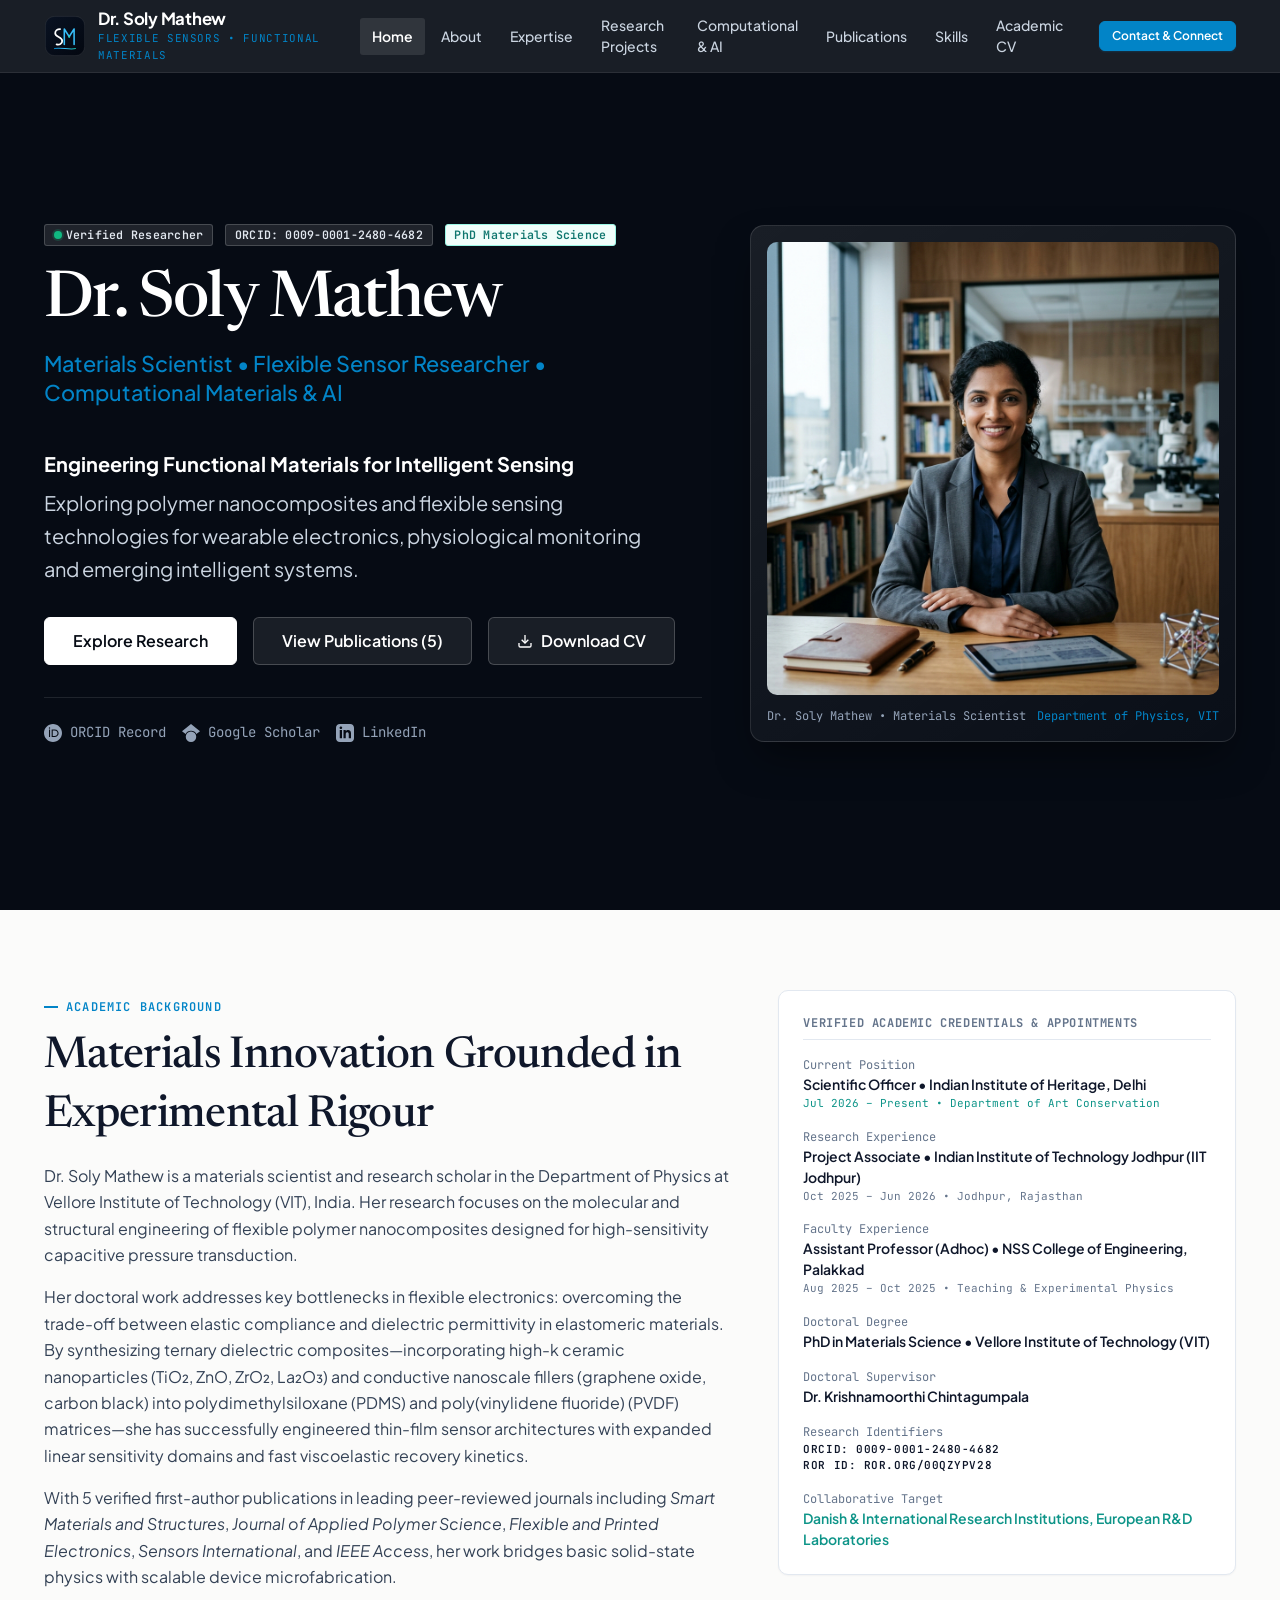
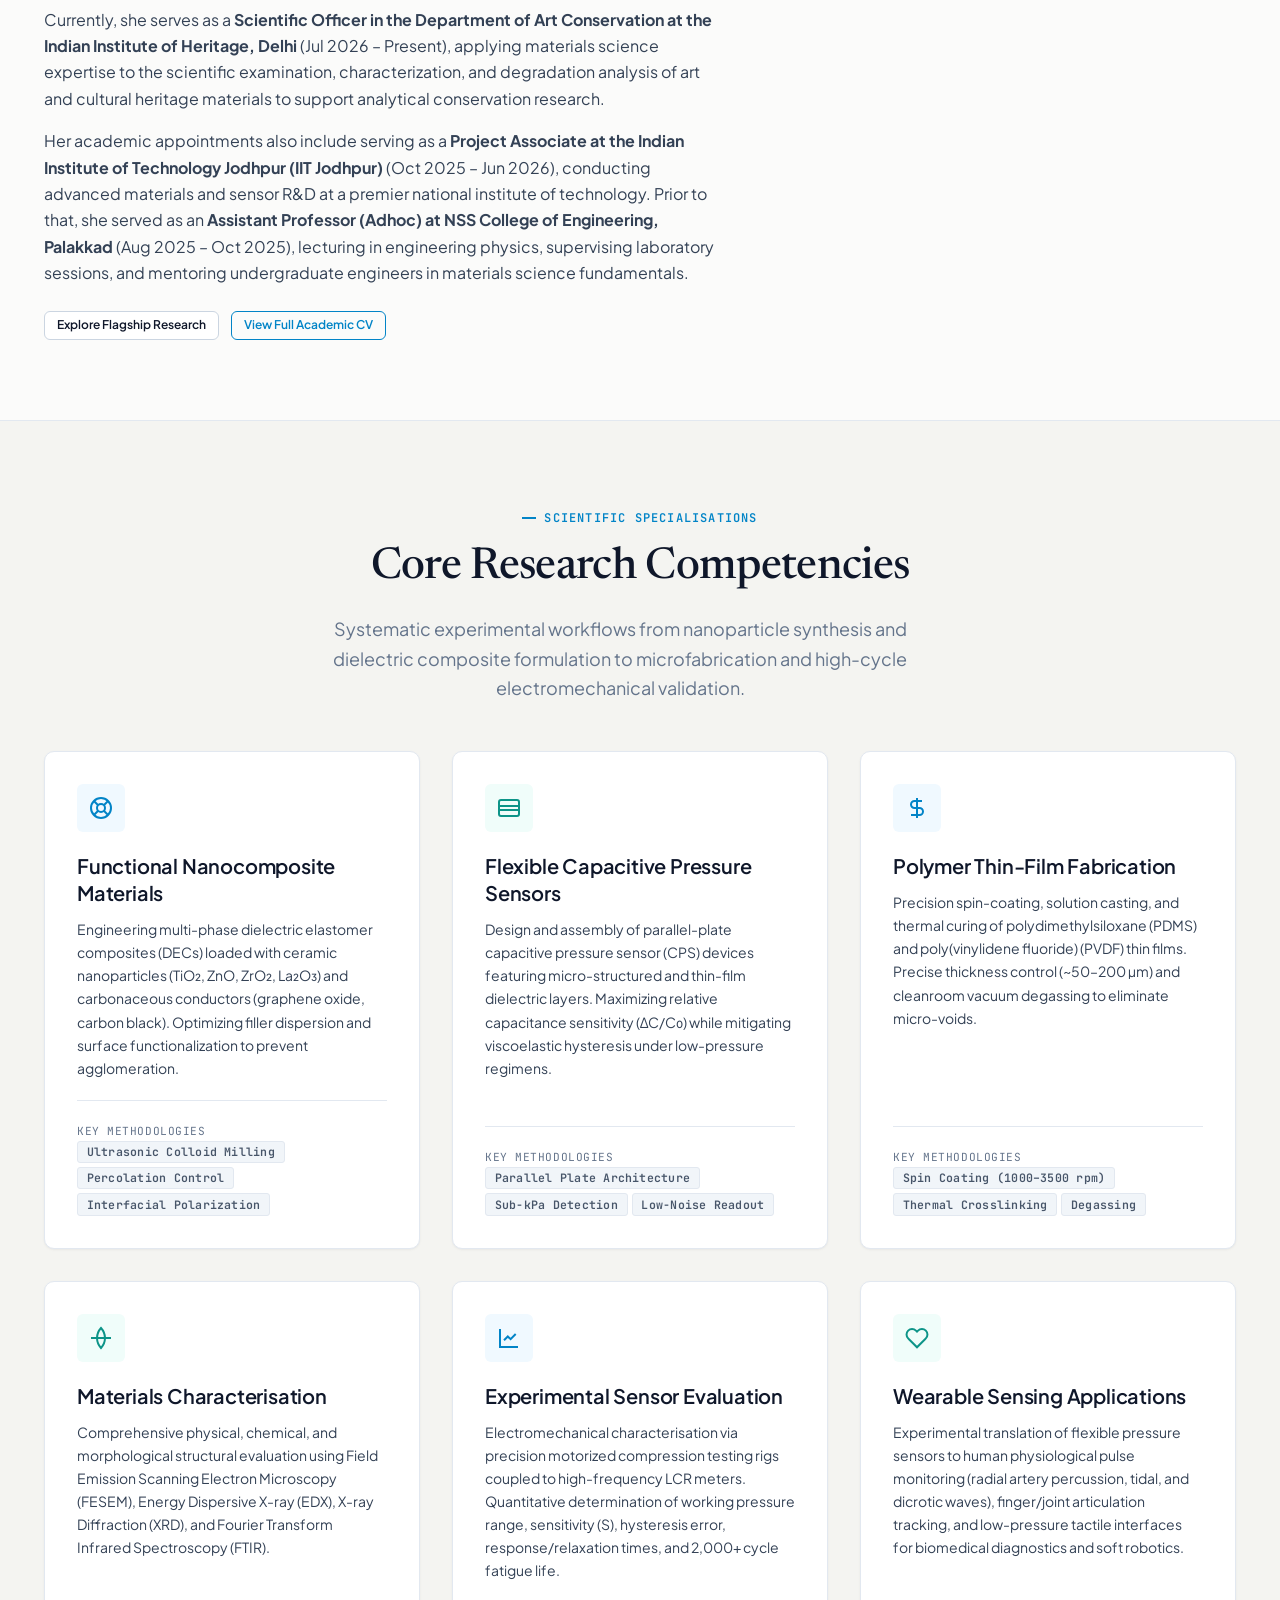
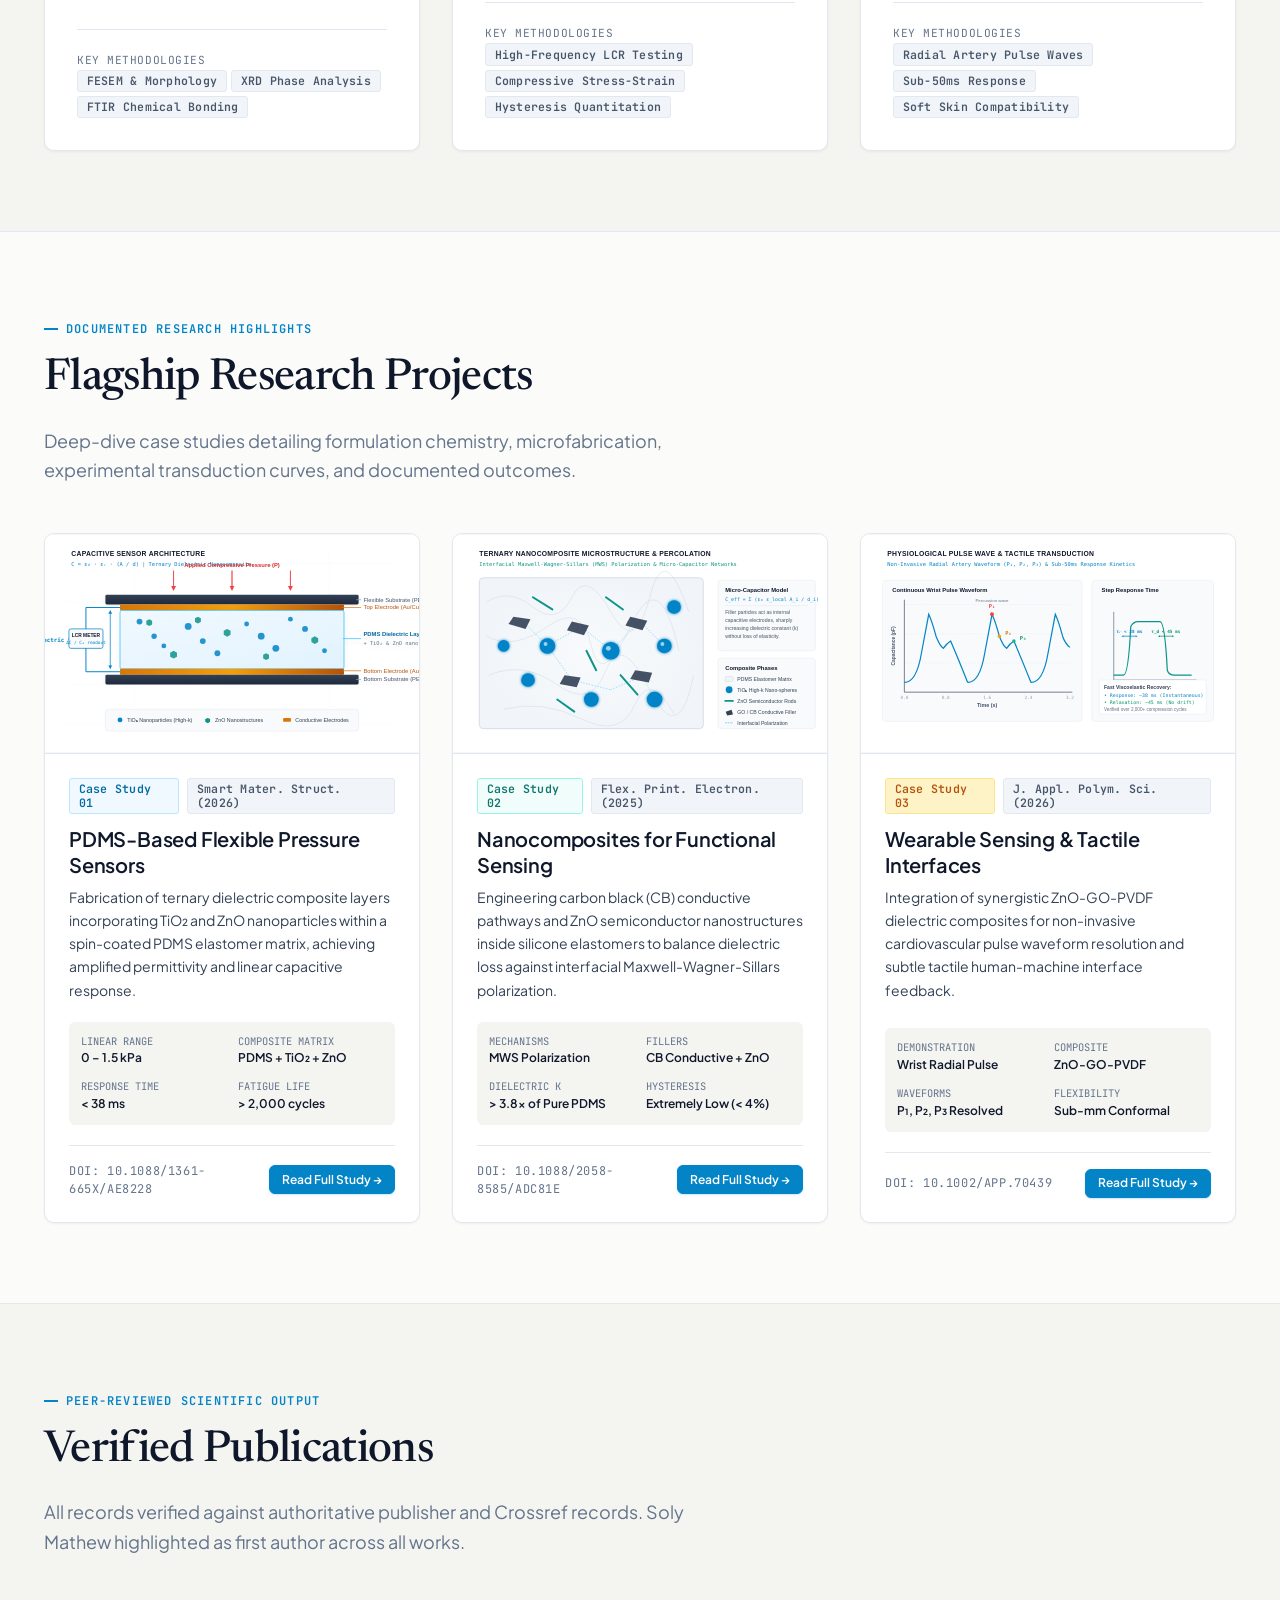
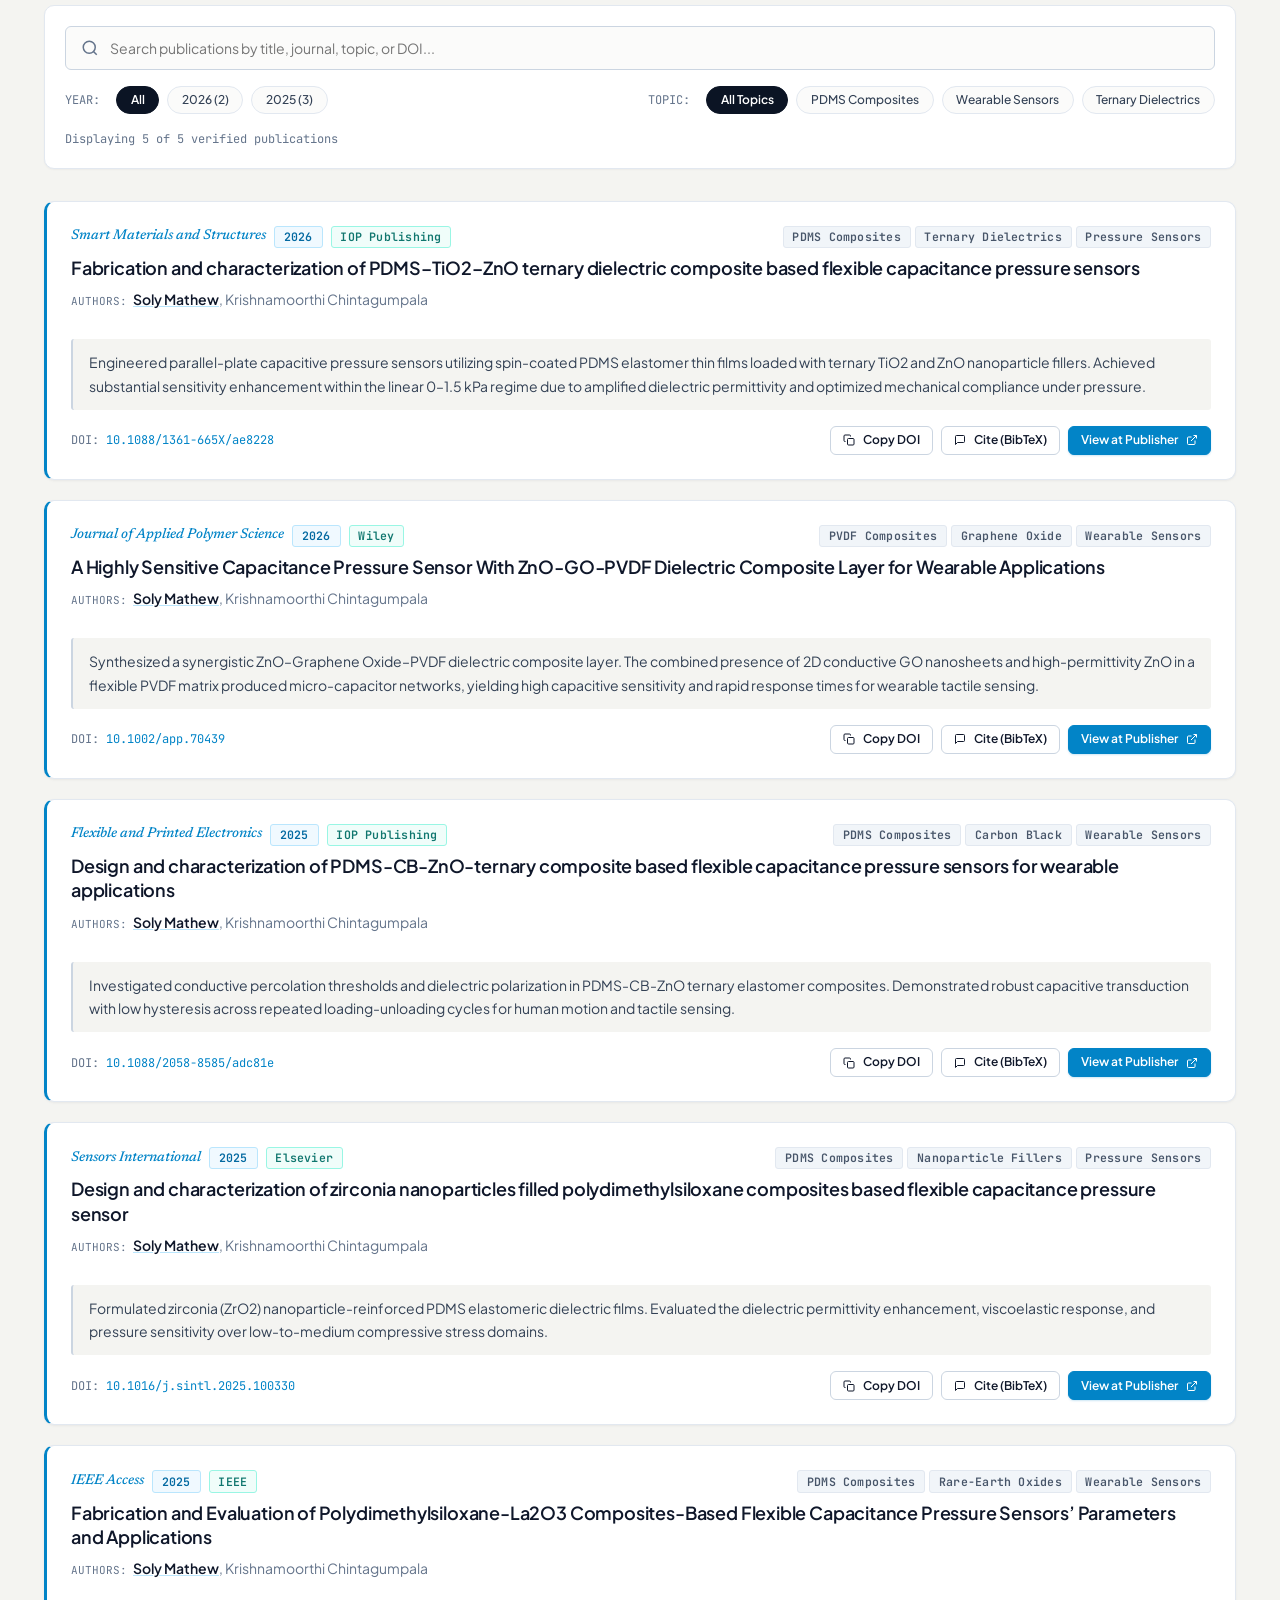
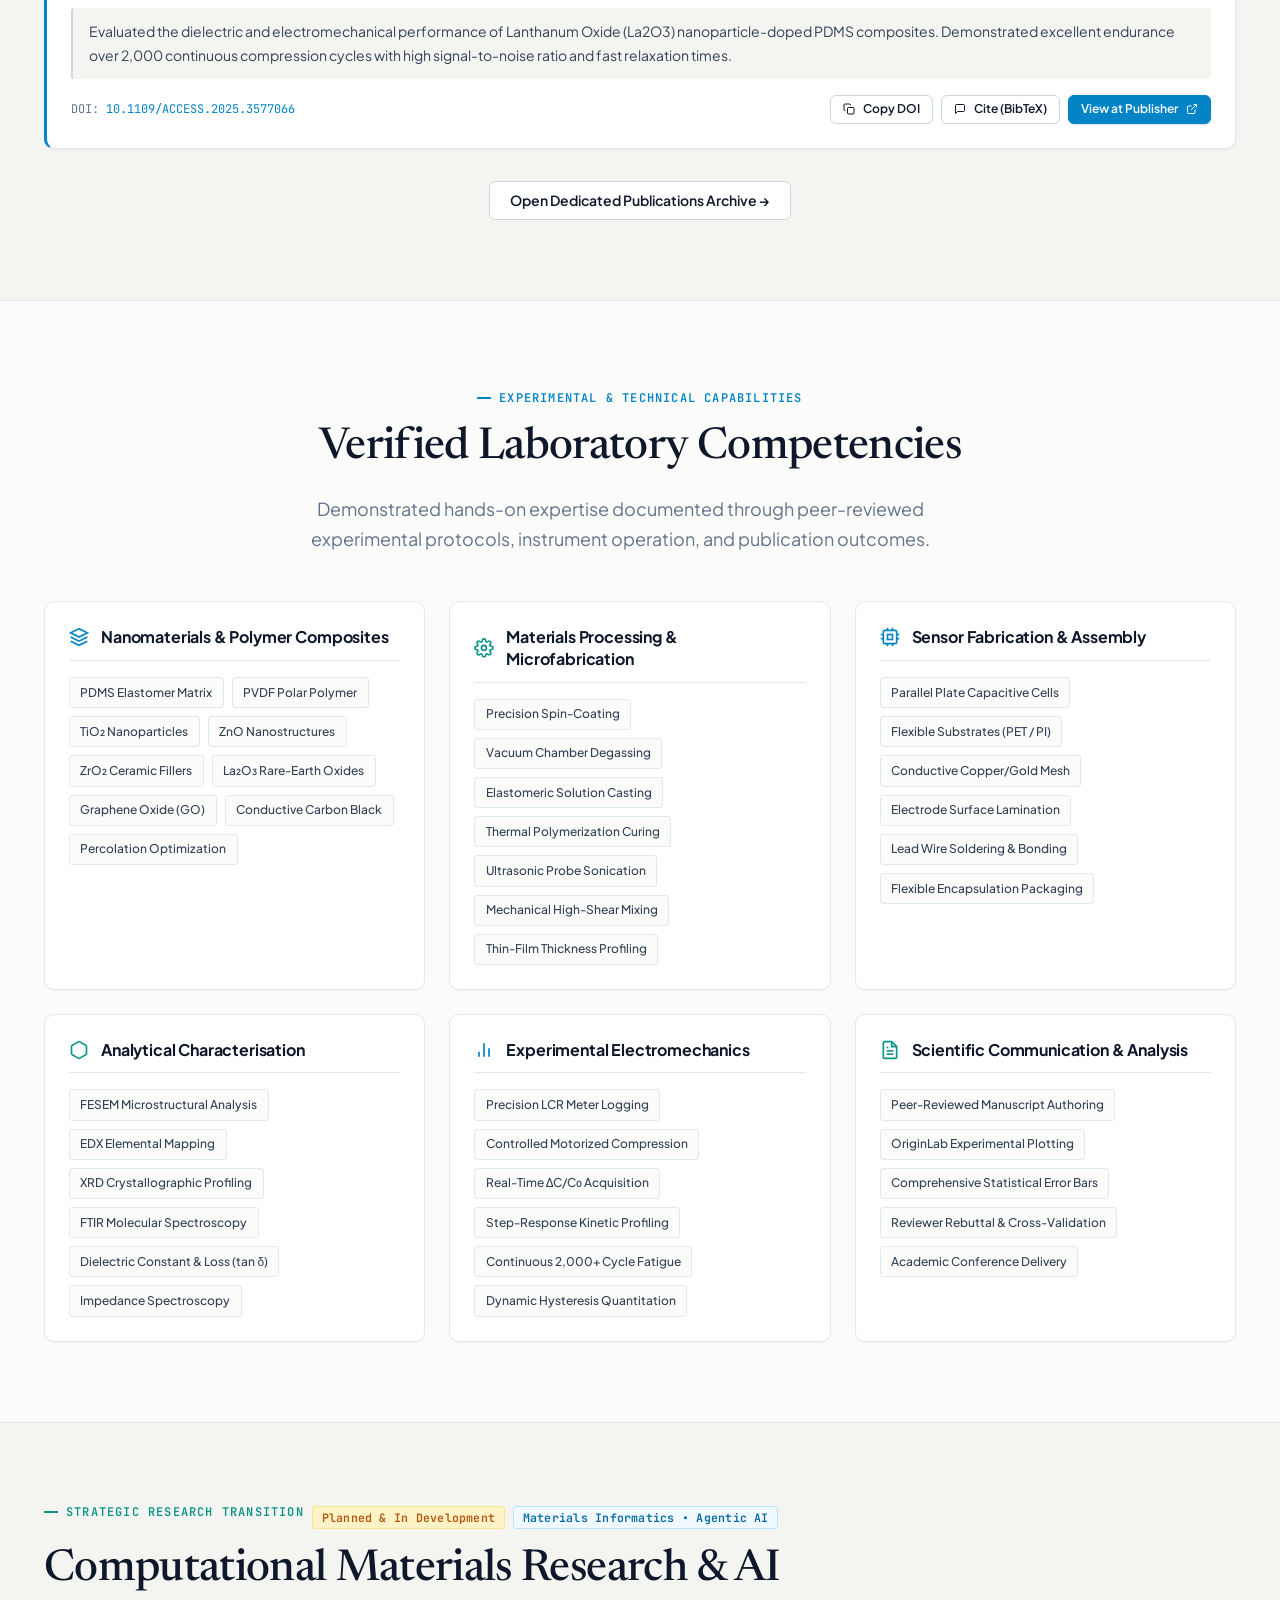
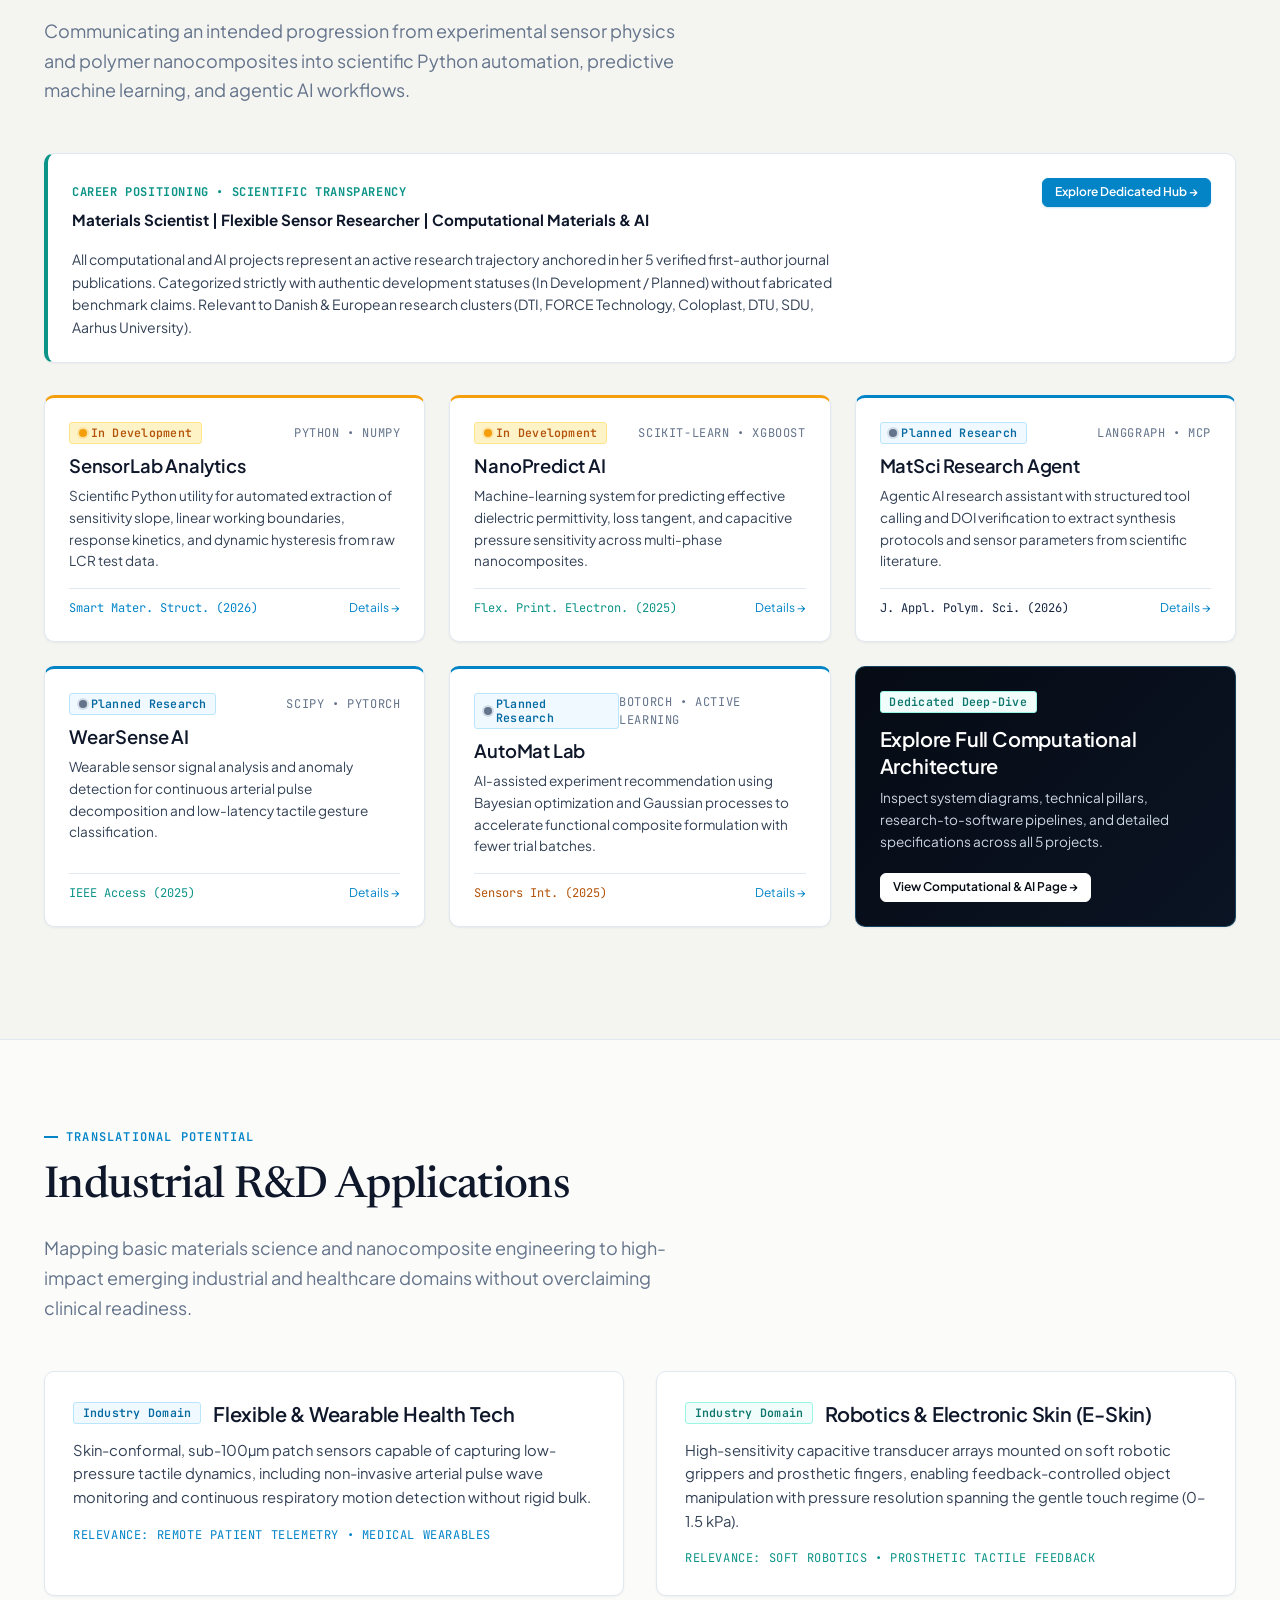
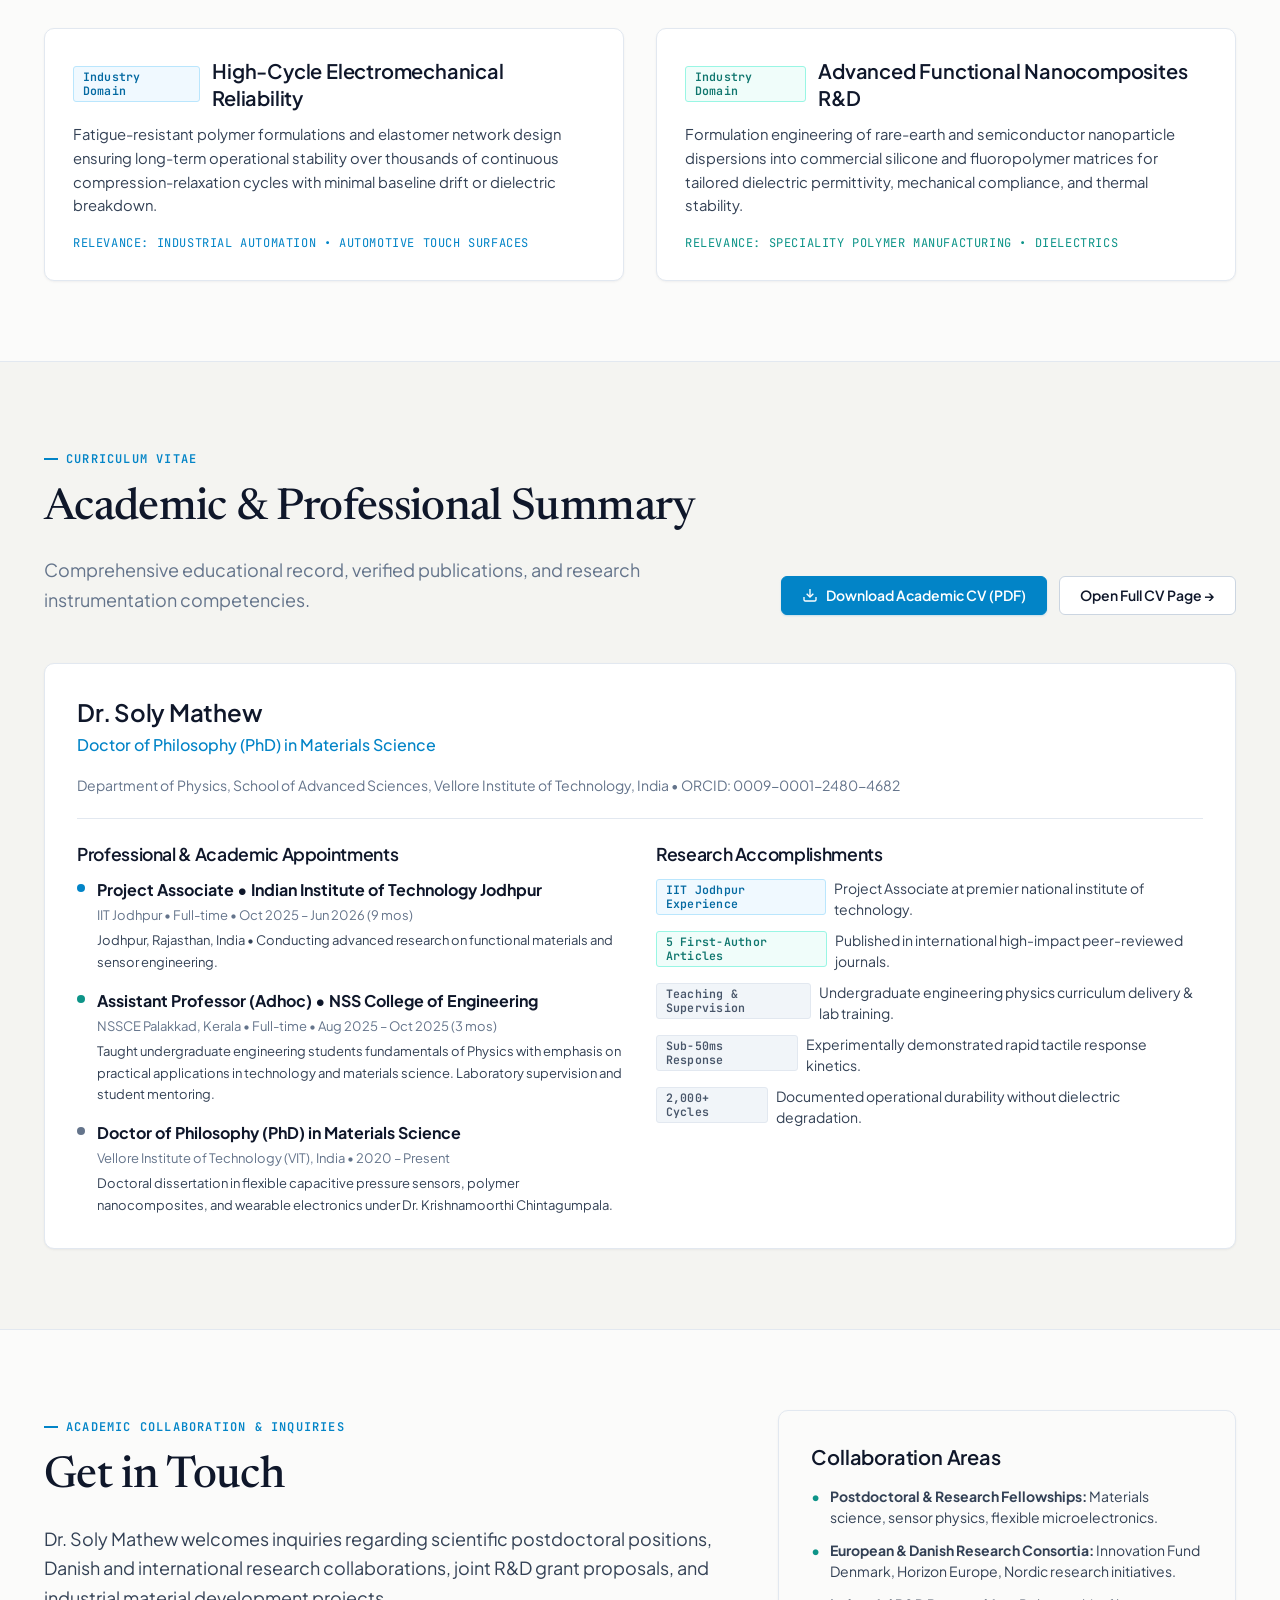
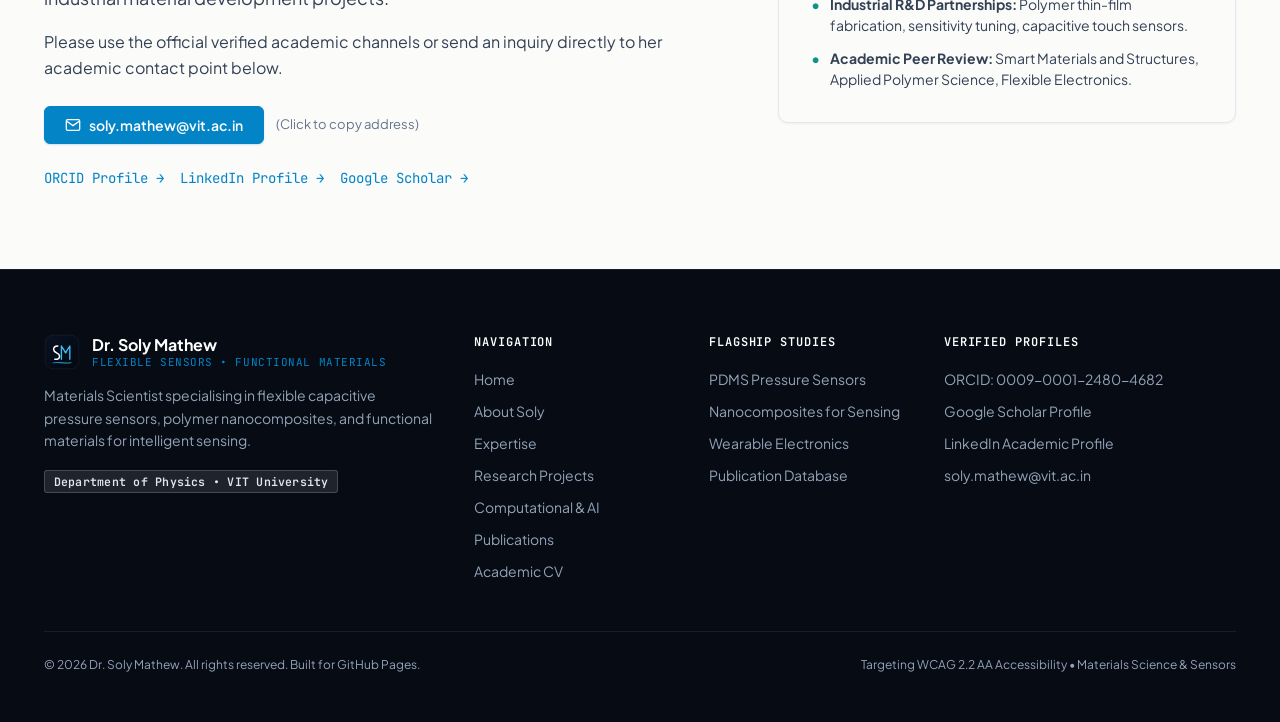
==== commit 3e35339c: "Add current appointment: Scientific Officer in Department of Art Conservation at Indian Institute of" ====
--- a/index.html
+++ b/index.html
@@ -200,7 +200,10 @@
             With 5 verified first-author publications in leading peer-reviewed journals including <em>Smart Materials and Structures</em>, <em>Journal of Applied Polymer Science</em>, <em>Flexible and Printed Electronics</em>, <em>Sensors International</em>, and <em>IEEE Access</em>, her work bridges basic solid-state physics with scalable device microfabrication.
           </p>
           <p>
-            Her academic career includes serving as a <strong>Project Associate at the Indian Institute of Technology Jodhpur (IIT Jodhpur)</strong> (Oct 2025 &ndash; Jun 2026), conducting advanced materials and sensor R&amp;D at a premier national institute of technology. Prior to that, she served as an <strong>Assistant Professor (Adhoc) at NSS College of Engineering, Palakkad</strong> (Aug 2025 &ndash; Oct 2025), lecturing in engineering physics, supervising laboratory sessions, and mentoring undergraduate engineers in materials science fundamentals.
+            Currently, she serves as a <strong>Scientific Officer in the Department of Art Conservation at the Indian Institute of Heritage, Delhi</strong> (Jul 2026 &ndash; Present), applying materials science expertise to the scientific examination, characterization, and degradation analysis of art and cultural heritage materials to support analytical conservation research.
+          </p>
+          <p>
+            Her academic appointments also include serving as a <strong>Project Associate at the Indian Institute of Technology Jodhpur (IIT Jodhpur)</strong> (Oct 2025 &ndash; Jun 2026), conducting advanced materials and sensor R&amp;D at a premier national institute of technology. Prior to that, she served as an <strong>Assistant Professor (Adhoc) at NSS College of Engineering, Palakkad</strong> (Aug 2025 &ndash; Oct 2025), lecturing in engineering physics, supervising laboratory sessions, and mentoring undergraduate engineers in materials science fundamentals.
           </p>
           <div style="margin-top: 24px; display: flex; gap: 12px; flex-wrap: wrap;">
             <a href="./research/" class="btn btn-secondary btn-sm">Explore Flagship Research</a>
@@ -213,7 +216,12 @@
           <h3 class="fact-box-title">Verified Academic Credentials &amp; Appointments</h3>
           <div class="fact-list">
             <div class="fact-item">
-              <span class="fact-label">Recent Appointment</span>
+              <span class="fact-label">Current Position</span>
+              <span class="fact-val">Scientific Officer &bull; Indian Institute of Heritage, Delhi</span>
+              <span style="font-family: var(--font-mono); font-size: 11px; color: var(--color-accent-teal);">Jul 2026 &ndash; Present &bull; Department of Art Conservation</span>
+            </div>
+            <div class="fact-item">
+              <span class="fact-label">Research Experience</span>
               <span class="fact-val">Project Associate &bull; Indian Institute of Technology Jodhpur (IIT Jodhpur)</span>
               <span style="font-family: var(--font-mono); font-size: 11px; color: var(--color-text-muted);">Oct 2025 &ndash; Jun 2026 &bull; Jodhpur, Rajasthan</span>
             </div>
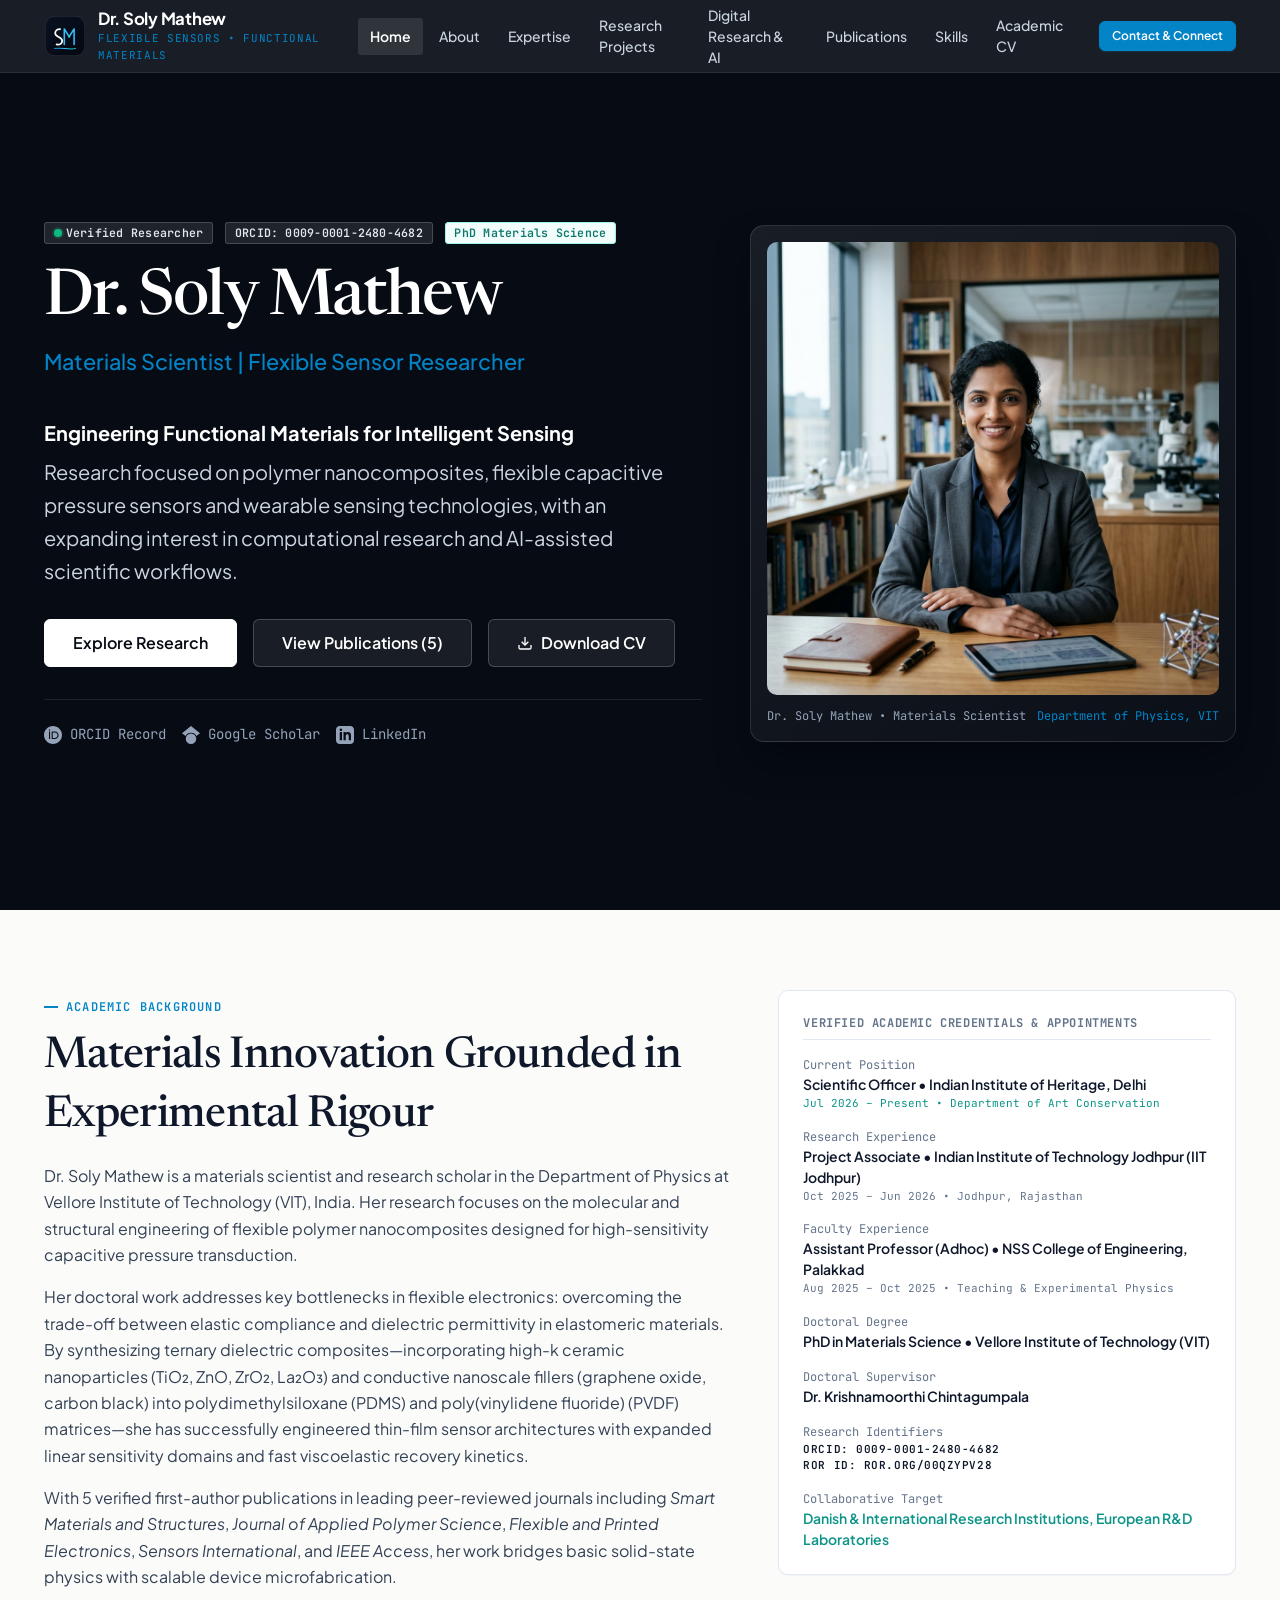
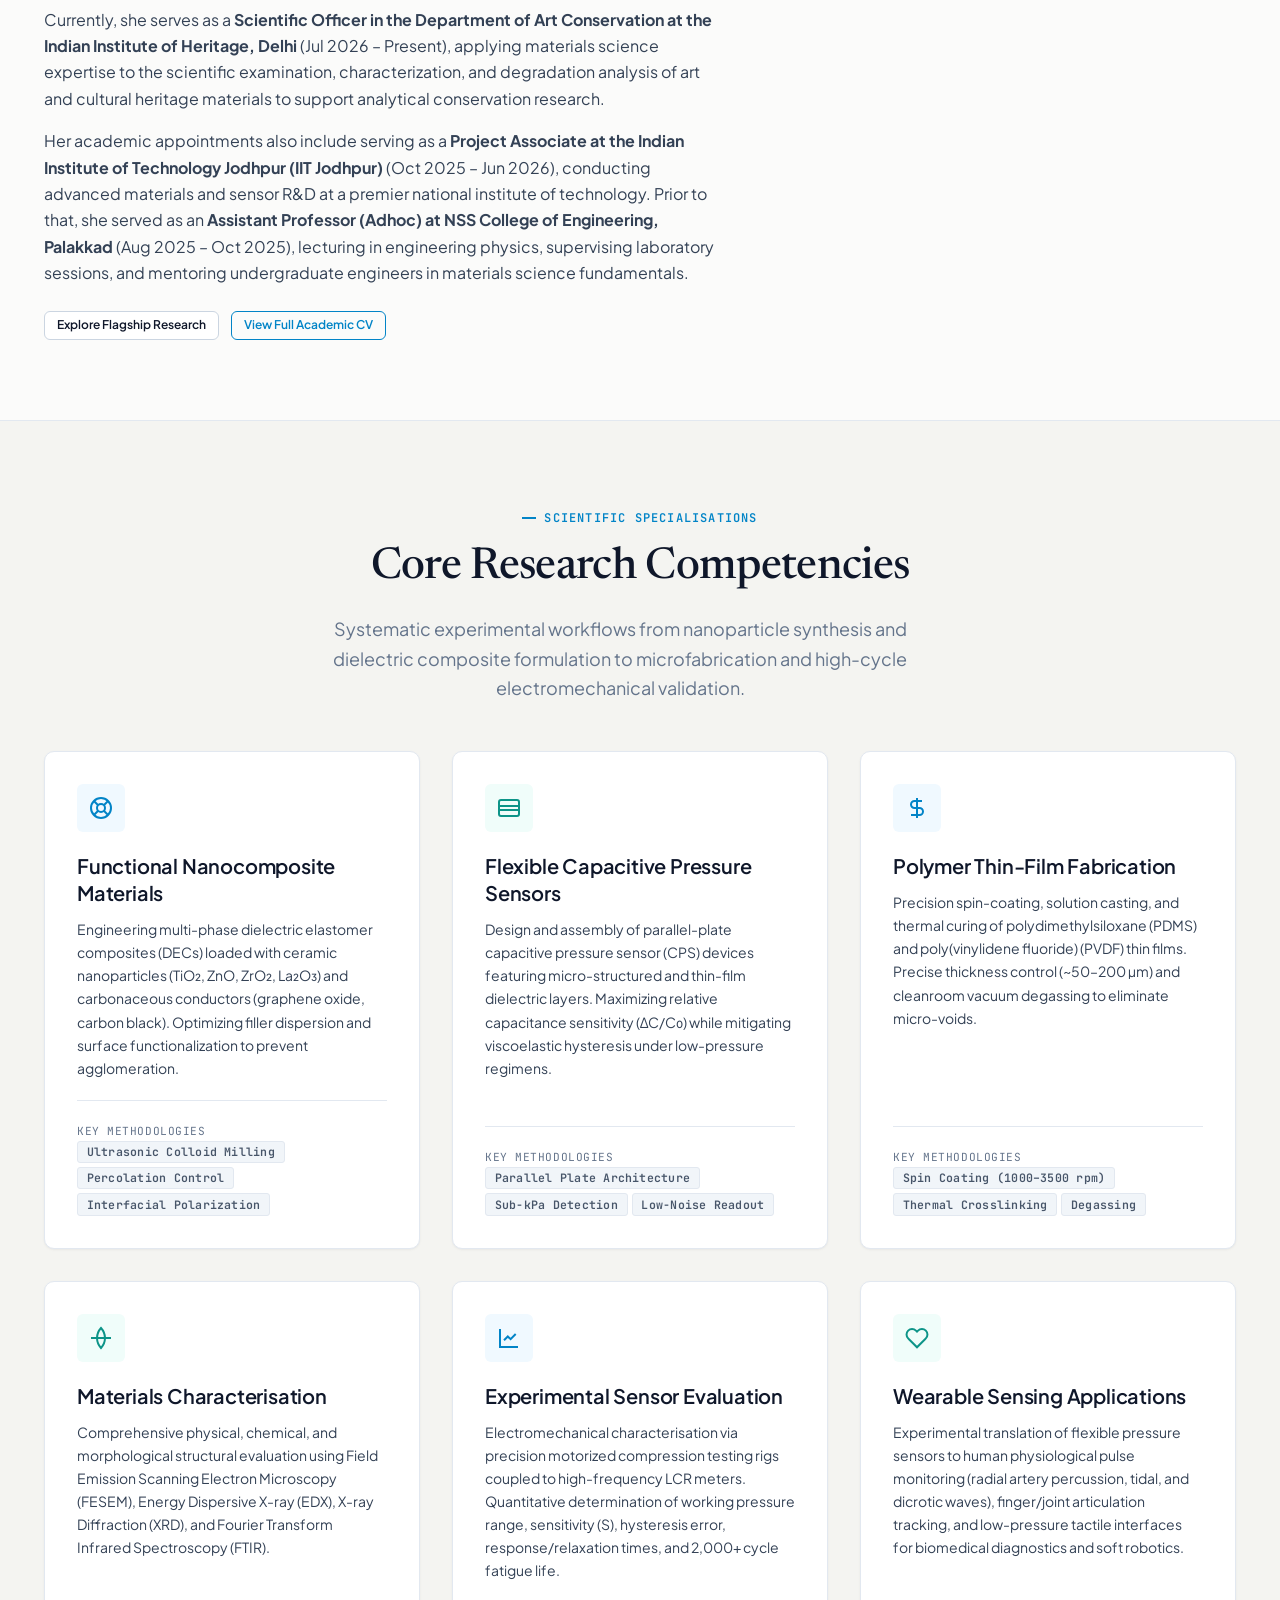
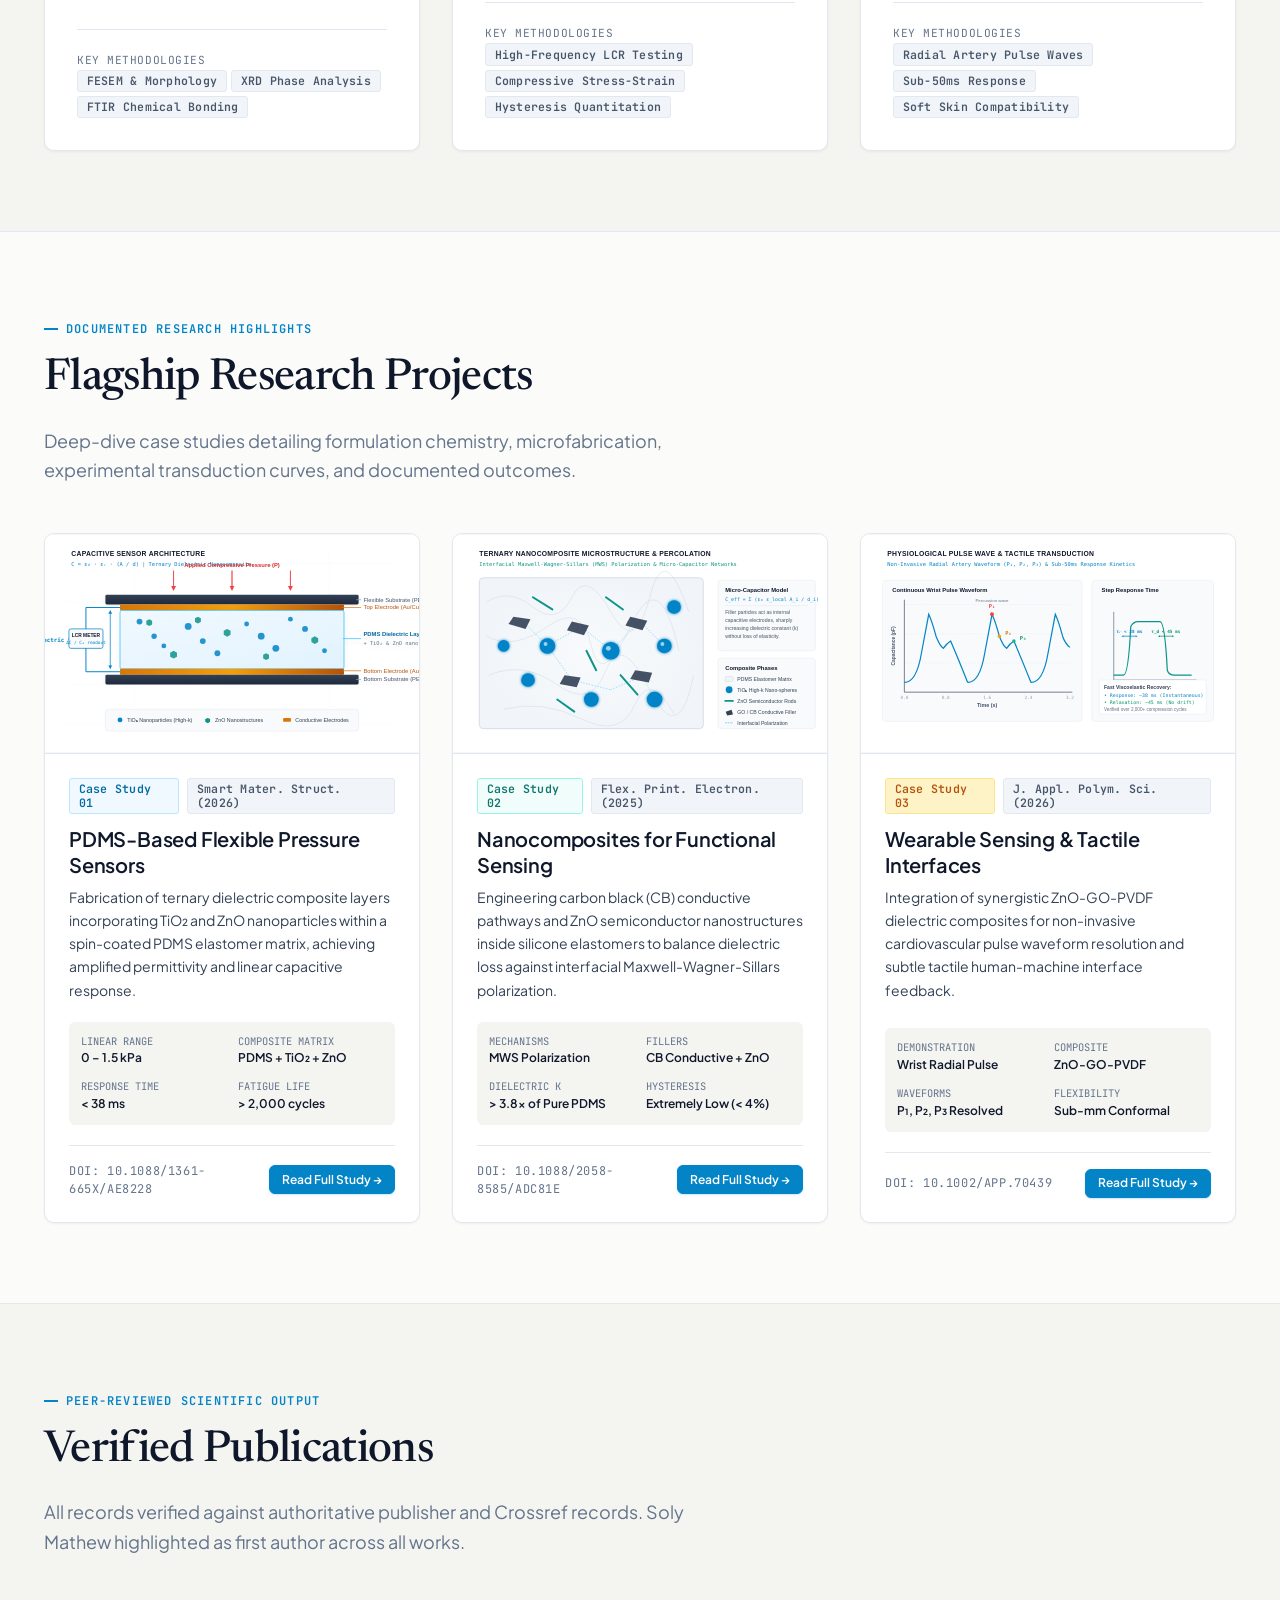
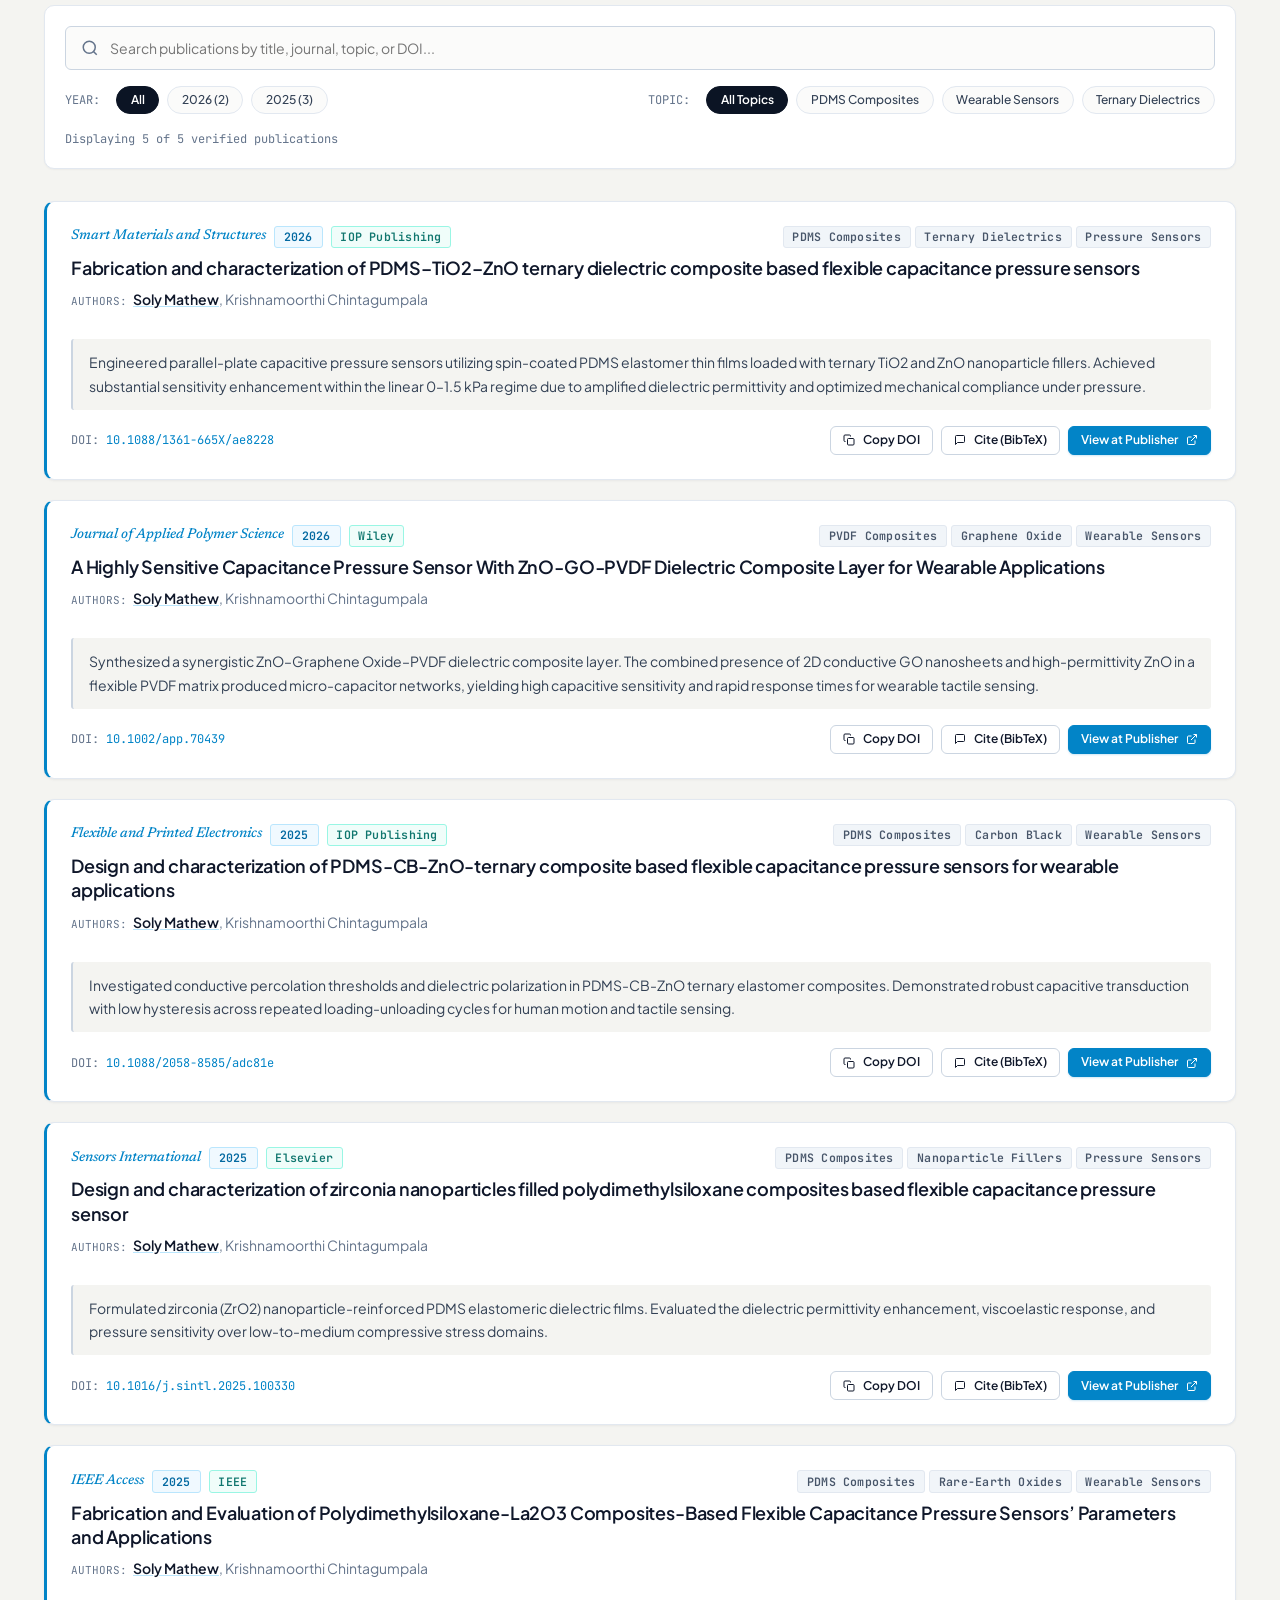
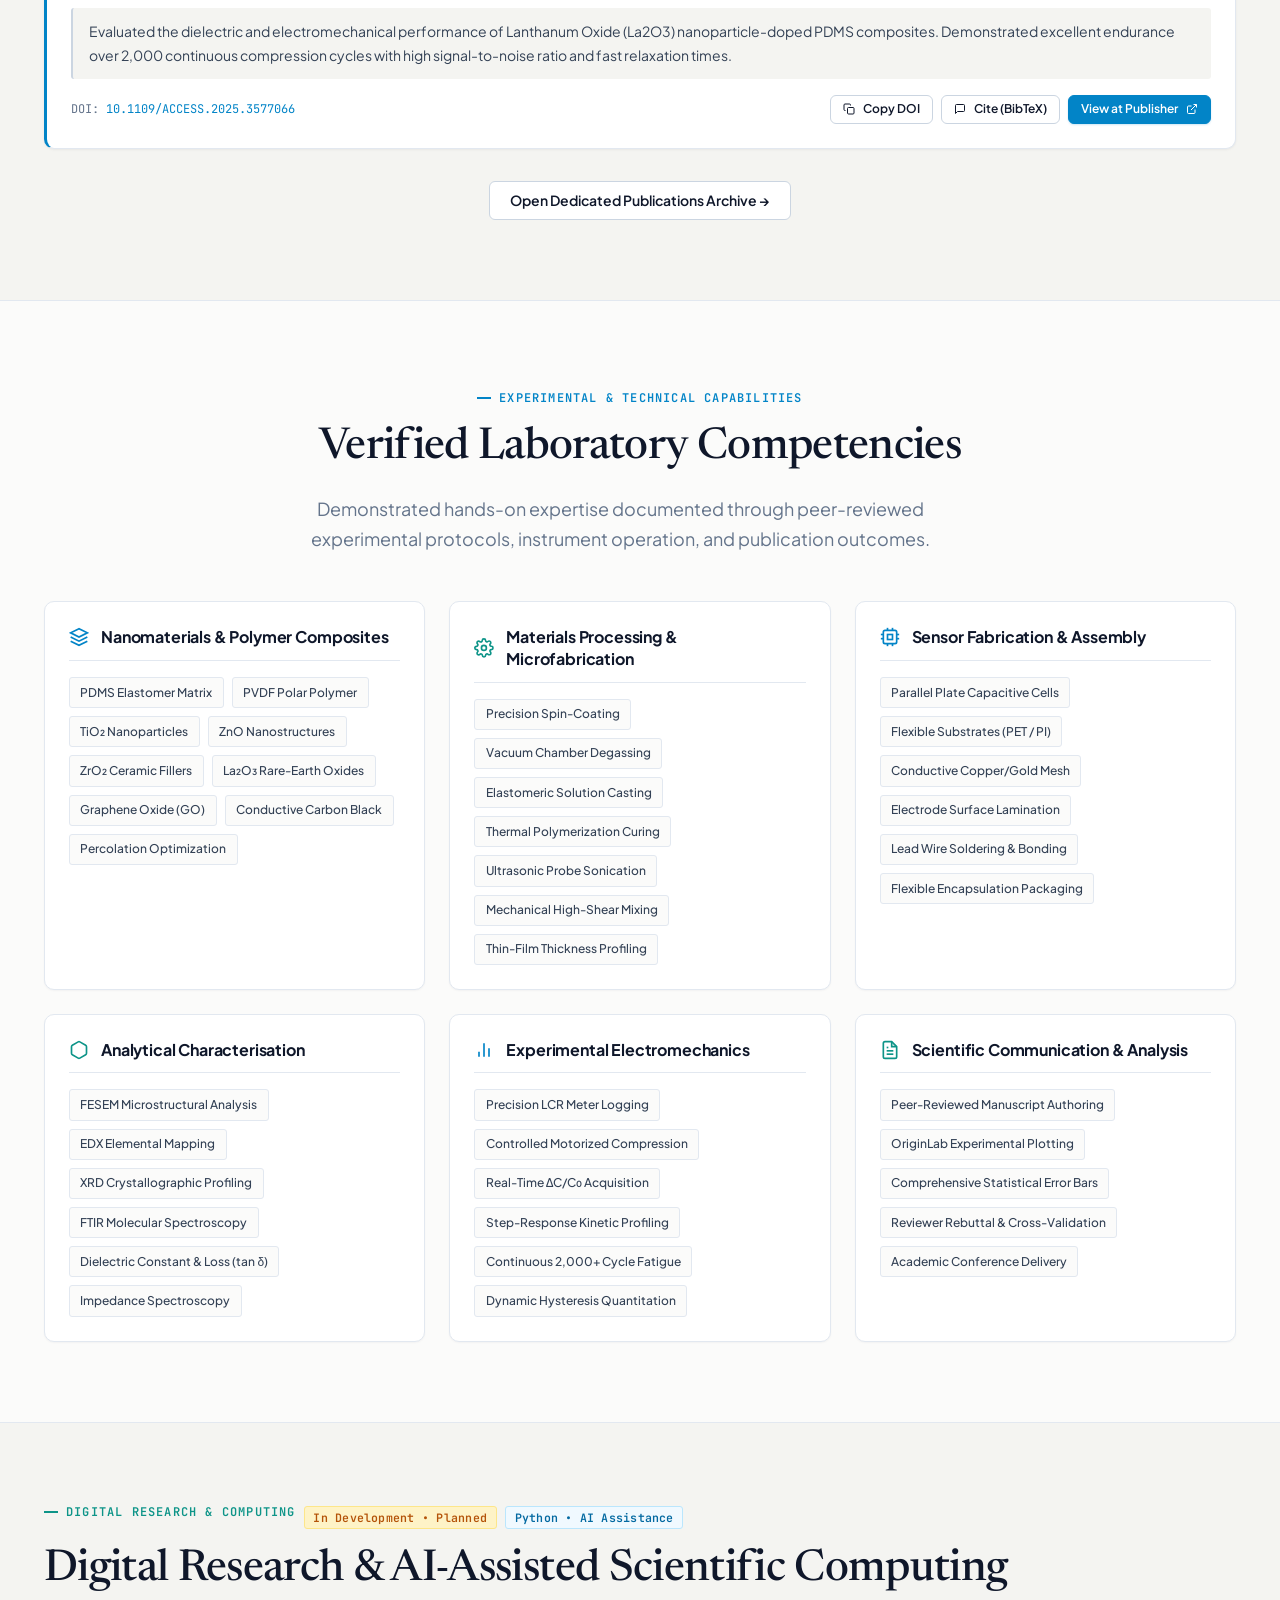
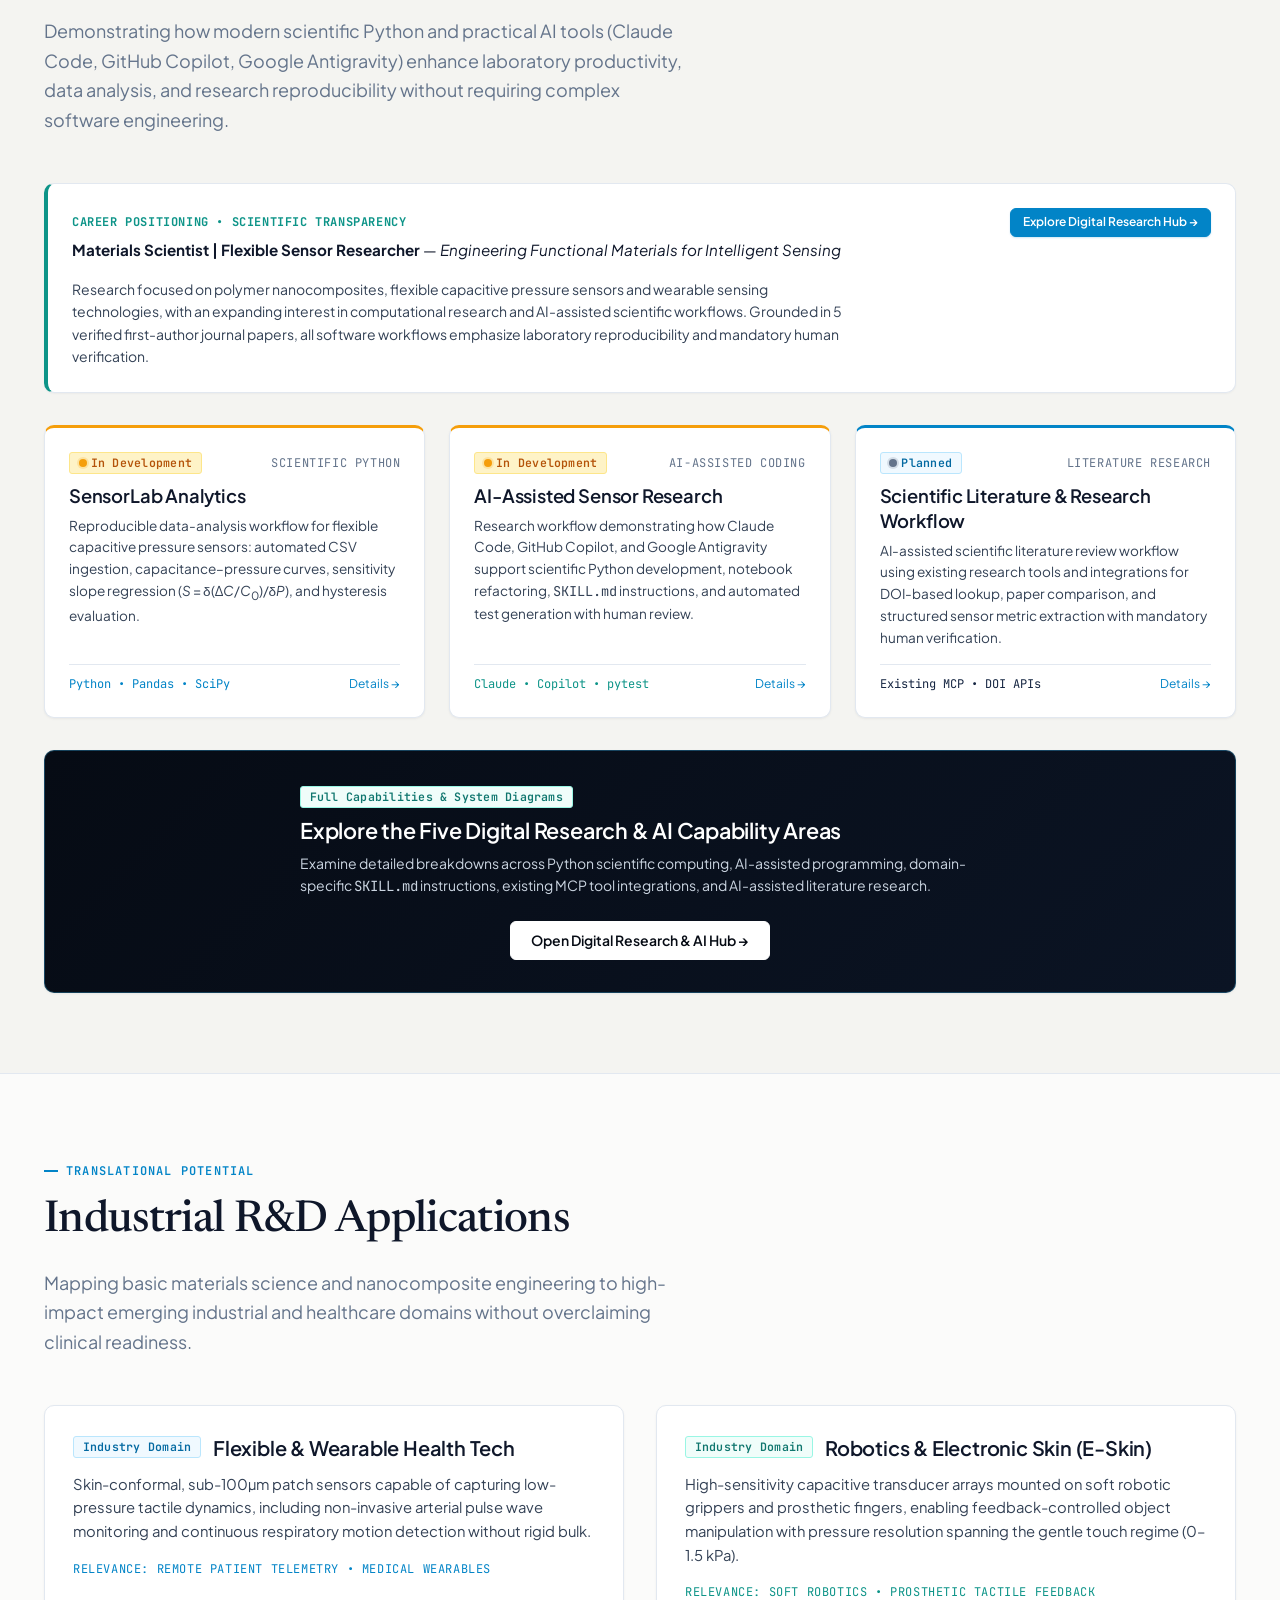
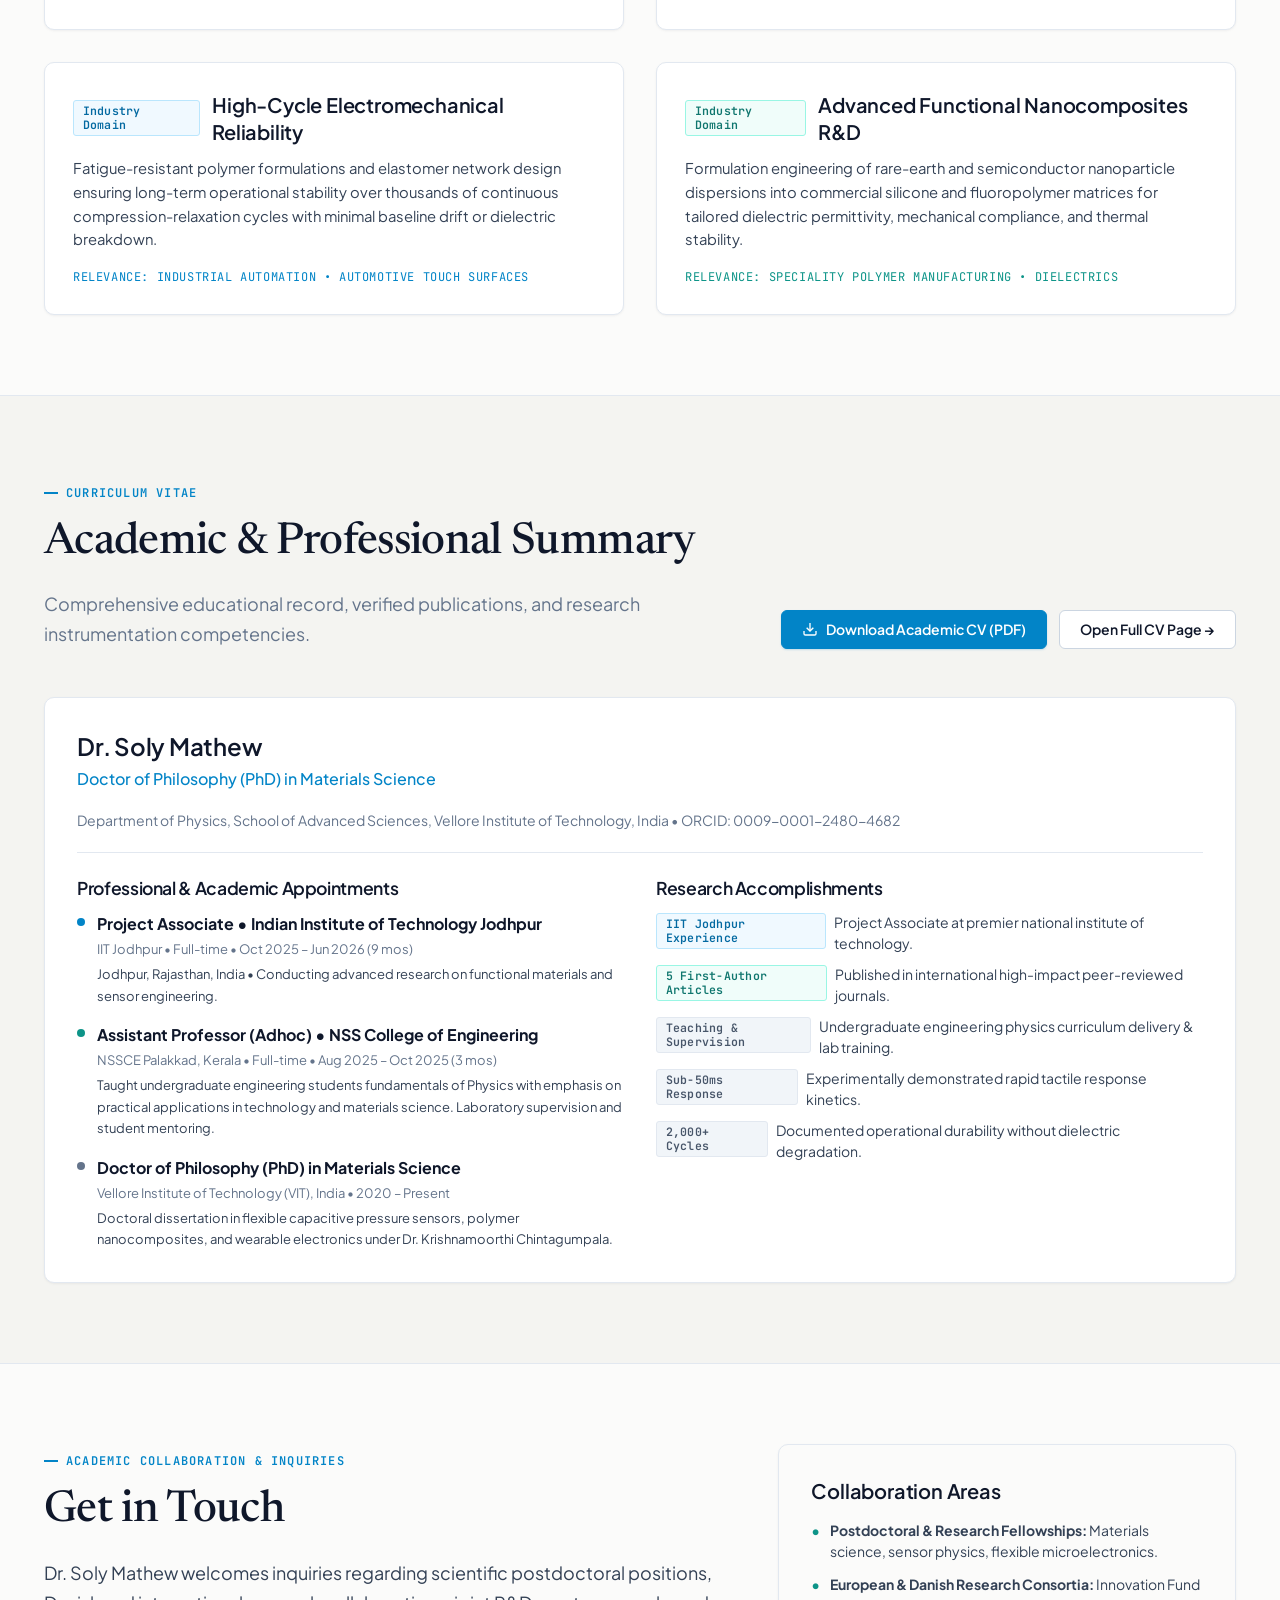
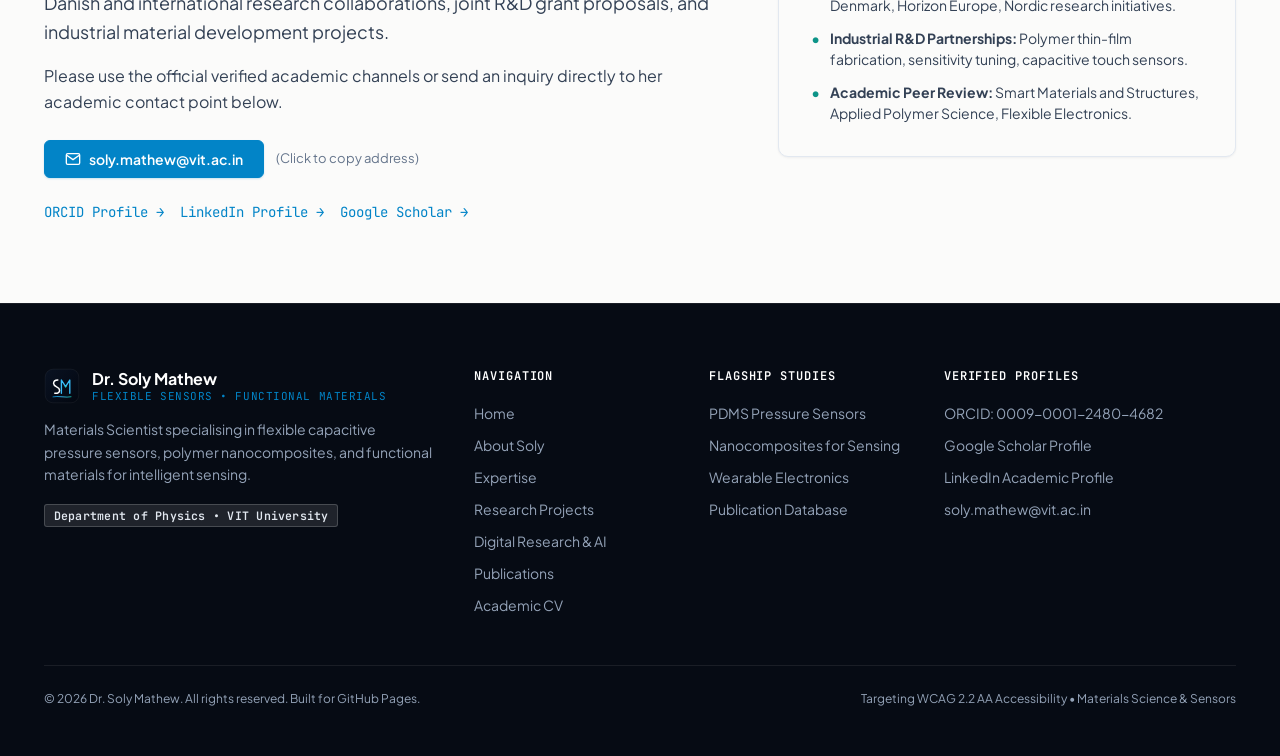
==== commit 35532cc1: "Revise digital research strategy: refocus on materials scientist identity, practical scientific Pyth" ====
--- a/index.html
+++ b/index.html
@@ -89,7 +89,7 @@
           <li><a href="#about" class="nav-link">About</a></li>
           <li><a href="#expertise" class="nav-link">Expertise</a></li>
           <li><a href="./research/" class="nav-link">Research Projects</a></li>
-          <li><a href="./computational/" class="nav-link">Computational &amp; AI</a></li>
+          <li><a href="./computational/" class="nav-link">Digital Research &amp; AI</a></li>
           <li><a href="./publications/" class="nav-link">Publications</a></li>
           <li><a href="#skills" class="nav-link">Skills</a></li>
           <li><a href="./cv/" class="nav-link">Academic CV</a></li>
@@ -123,12 +123,12 @@
           </h1>
 
           <p class="hero-researcher-title">
-            Materials Scientist &bull; Flexible Sensor Researcher &bull; Computational Materials &amp; AI
+            Materials Scientist | Flexible Sensor Researcher
           </p>
 
           <p class="hero-statement">
             <strong style="color: #ffffff; display: block; margin-bottom: 6px;">Engineering Functional Materials for Intelligent Sensing</strong>
-            Exploring polymer nanocomposites and flexible sensing technologies for wearable electronics, physiological monitoring and emerging intelligent systems.
+            Research focused on polymer nanocomposites, flexible capacitive pressure sensors and wearable sensing technologies, with an expanding interest in computational research and AI-assisted scientific workflows.
           </p>
 
           <div class="hero-actions">
@@ -750,19 +750,19 @@
       </div>
     </section>
 
-    <!-- 7. COMPUTATIONAL RESEARCH & AI -->
+    <!-- 7. DIGITAL RESEARCH & AI-ASSISTED SCIENTIFIC COMPUTING -->
     <section class="section section-subtle" id="computational" aria-labelledby="ai-heading">
       <div class="container">
         
         <div class="section-header">
           <div style="display: flex; align-items: center; gap: 8px; margin-bottom: 8px; flex-wrap: wrap;">
-            <span class="section-eyebrow teal">Strategic Research Transition</span>
-            <span class="badge badge-amber">Planned &amp; In Development</span>
-            <span class="badge badge-blue">Materials Informatics &bull; Agentic AI</span>
-          </div>
-          <h2 id="ai-heading" class="section-title">Computational Materials Research &amp; AI</h2>
+            <span class="section-eyebrow teal">Digital Research &amp; Computing</span>
+            <span class="badge badge-amber">In Development &bull; Planned</span>
+            <span class="badge badge-blue">Python &bull; AI Assistance</span>
+          </div>
+          <h2 id="ai-heading" class="section-title">Digital Research &amp; AI-Assisted Scientific Computing</h2>
           <p class="section-subtitle">
-            Communicating an intended progression from experimental sensor physics and polymer nanocomposites into scientific Python automation, predictive machine learning, and agentic AI workflows.
+            Demonstrating how modern scientific Python and practical AI tools (Claude Code, GitHub Copilot, Google Antigravity) enhance laboratory productivity, data analysis, and research reproducibility without requiring complex software engineering.
           </p>
         </div>
 
@@ -772,19 +772,19 @@
             <div style="max-width: 780px;">
               <span class="mono-tag" style="color: var(--color-accent-teal); font-weight: 700;">Career Positioning &bull; Scientific Transparency</span>
               <p style="font-size: 0.95rem; color: var(--color-text-primary); margin-top: 6px; line-height: 1.6; margin-bottom: 4px;">
-                <strong>Materials Scientist | Flexible Sensor Researcher | Computational Materials &amp; AI</strong>
+                <strong>Materials Scientist | Flexible Sensor Researcher</strong> &mdash; <em>Engineering Functional Materials for Intelligent Sensing</em>
               </p>
               <p style="font-size: 0.875rem; color: var(--color-text-secondary); line-height: 1.6; margin-bottom: 0;">
-                All computational and AI projects represent an active research trajectory anchored in her 5 verified first-author journal publications. Categorized strictly with authentic development statuses (In Development / Planned) without fabricated benchmark claims. Relevant to Danish &amp; European research clusters (DTI, FORCE Technology, Coloplast, DTU, SDU, Aarhus University).
+                Research focused on polymer nanocomposites, flexible capacitive pressure sensors and wearable sensing technologies, with an expanding interest in computational research and AI-assisted scientific workflows. Grounded in 5 verified first-author journal papers, all software workflows emphasize laboratory reproducibility and mandatory human verification.
               </p>
             </div>
             <div>
-              <a href="./computational/" class="btn btn-primary btn-sm">Explore Dedicated Hub &rarr;</a>
-            </div>
-          </div>
-        </div>
-
-        <!-- 5 Project Cards Grid -->
+              <a href="./computational/" class="btn btn-primary btn-sm">Explore Digital Research Hub &rarr;</a>
+            </div>
+          </div>
+        </div>
+
+        <!-- 3 Research Projects Grid -->
         <div class="grid-3" style="gap: var(--space-6); margin-bottom: var(--space-8);">
           
           <!-- Project 1 -->
@@ -793,16 +793,16 @@
               <span class="badge badge-amber">
                 <span class="status-dot in-progress" aria-hidden="true"></span> In Development
               </span>
-              <span class="mono-tag" style="color: var(--color-text-muted);">Python &bull; NumPy</span>
+              <span class="mono-tag" style="color: var(--color-text-muted);">Scientific Python</span>
             </div>
             <h3 style="font-size: 1.15rem; margin-bottom: 6px;">
               <a href="./computational/#sensorlab-analytics" style="color: inherit; text-decoration: none;">SensorLab Analytics</a>
             </h3>
             <p style="font-size: 0.85rem; color: var(--color-text-secondary); line-height: 1.6; margin-bottom: 16px; flex-grow: 1;">
-              Scientific Python utility for automated extraction of sensitivity slope, linear working boundaries, response kinetics, and dynamic hysteresis from raw LCR test data.
+              Reproducible data-analysis workflow for flexible capacitive pressure sensors: automated CSV ingestion, capacitance–pressure curves, sensitivity slope regression (<em>S</em> = &delta;(&Delta;<em>C</em>/<em>C</em><sub>0</sub>)/&delta;<em>P</em>), and hysteresis evaluation.
             </p>
             <div style="border-top: 1px solid var(--color-border-subtle); padding-top: 10px; font-size: 12px; display: flex; justify-content: space-between; align-items: center;">
-              <span style="font-family: var(--font-mono); color: var(--color-accent-blue);">Smart Mater. Struct. (2026)</span>
+              <span style="font-family: var(--font-mono); color: var(--color-accent-blue);">Python &bull; Pandas &bull; SciPy</span>
               <a href="./computational/#sensorlab-analytics" class="btn-text" style="font-size: 12px;">Details &rarr;</a>
             </div>
           </article>
@@ -813,17 +813,17 @@
               <span class="badge badge-amber">
                 <span class="status-dot in-progress" aria-hidden="true"></span> In Development
               </span>
-              <span class="mono-tag" style="color: var(--color-text-muted);">Scikit-Learn &bull; XGBoost</span>
+              <span class="mono-tag" style="color: var(--color-text-muted);">AI-Assisted Coding</span>
             </div>
             <h3 style="font-size: 1.15rem; margin-bottom: 6px;">
-              <a href="./computational/#nanopredict-ai" style="color: inherit; text-decoration: none;">NanoPredict AI</a>
+              <a href="./computational/#ai-assisted-sensor-research" style="color: inherit; text-decoration: none;">AI-Assisted Sensor Research</a>
             </h3>
             <p style="font-size: 0.85rem; color: var(--color-text-secondary); line-height: 1.6; margin-bottom: 16px; flex-grow: 1;">
-              Machine-learning system for predicting effective dielectric permittivity, loss tangent, and capacitive pressure sensitivity across multi-phase nanocomposites.
+              Research workflow demonstrating how Claude Code, GitHub Copilot, and Google Antigravity support scientific Python development, notebook refactoring, <code>SKILL.md</code> instructions, and automated test generation with human review.
             </p>
             <div style="border-top: 1px solid var(--color-border-subtle); padding-top: 10px; font-size: 12px; display: flex; justify-content: space-between; align-items: center;">
-              <span style="font-family: var(--font-mono); color: var(--color-accent-teal);">Flex. Print. Electron. (2025)</span>
-              <a href="./computational/#nanopredict-ai" class="btn-text" style="font-size: 12px;">Details &rarr;</a>
+              <span style="font-family: var(--font-mono); color: var(--color-accent-teal);">Claude &bull; Copilot &bull; pytest</span>
+              <a href="./computational/#ai-assisted-sensor-research" class="btn-text" style="font-size: 12px;">Details &rarr;</a>
             </div>
           </article>
 
@@ -831,72 +831,36 @@
           <article class="card card-ai-project planned" style="display: flex; flex-direction: column;">
             <div style="display: flex; justify-content: space-between; align-items: center; margin-bottom: 10px;">
               <span class="badge badge-blue">
-                <span class="status-dot planned" aria-hidden="true"></span> Planned Research
+                <span class="status-dot planned" aria-hidden="true"></span> Planned
               </span>
-              <span class="mono-tag" style="color: var(--color-text-muted);">LangGraph &bull; MCP</span>
+              <span class="mono-tag" style="color: var(--color-text-muted);">Literature Research</span>
             </div>
             <h3 style="font-size: 1.15rem; margin-bottom: 6px;">
-              <a href="./computational/#matsci-research-agent" style="color: inherit; text-decoration: none;">MatSci Research Agent</a>
+              <a href="./computational/#scientific-literature-workflow" style="color: inherit; text-decoration: none;">Scientific Literature &amp; Research Workflow</a>
             </h3>
             <p style="font-size: 0.85rem; color: var(--color-text-secondary); line-height: 1.6; margin-bottom: 16px; flex-grow: 1;">
-              Agentic AI research assistant with structured tool calling and DOI verification to extract synthesis protocols and sensor parameters from scientific literature.
+              AI-assisted scientific literature review workflow using existing research tools and integrations for DOI-based lookup, paper comparison, and structured sensor metric extraction with mandatory human verification.
             </p>
             <div style="border-top: 1px solid var(--color-border-subtle); padding-top: 10px; font-size: 12px; display: flex; justify-content: space-between; align-items: center;">
-              <span style="font-family: var(--font-mono); color: var(--color-navy-800);">J. Appl. Polym. Sci. (2026)</span>
-              <a href="./computational/#matsci-research-agent" class="btn-text" style="font-size: 12px;">Details &rarr;</a>
+              <span style="font-family: var(--font-mono); color: var(--color-navy-800);">Existing MCP &bull; DOI APIs</span>
+              <a href="./computational/#scientific-literature-workflow" class="btn-text" style="font-size: 12px;">Details &rarr;</a>
             </div>
           </article>
 
-          <!-- Project 4 -->
-          <article class="card card-ai-project planned" style="display: flex; flex-direction: column;">
-            <div style="display: flex; justify-content: space-between; align-items: center; margin-bottom: 10px;">
-              <span class="badge badge-blue">
-                <span class="status-dot planned" aria-hidden="true"></span> Planned Research
-              </span>
-              <span class="mono-tag" style="color: var(--color-text-muted);">SciPy &bull; PyTorch</span>
-            </div>
-            <h3 style="font-size: 1.15rem; margin-bottom: 6px;">
-              <a href="./computational/#wearsense-ai" style="color: inherit; text-decoration: none;">WearSense AI</a>
-            </h3>
-            <p style="font-size: 0.85rem; color: var(--color-text-secondary); line-height: 1.6; margin-bottom: 16px; flex-grow: 1;">
-              Wearable sensor signal analysis and anomaly detection for continuous arterial pulse decomposition and low-latency tactile gesture classification.
-            </p>
-            <div style="border-top: 1px solid var(--color-border-subtle); padding-top: 10px; font-size: 12px; display: flex; justify-content: space-between; align-items: center;">
-              <span style="font-family: var(--font-mono); color: var(--color-accent-teal);">IEEE Access (2025)</span>
-              <a href="./computational/#wearsense-ai" class="btn-text" style="font-size: 12px;">Details &rarr;</a>
-            </div>
-          </article>
-
-          <!-- Project 5 -->
-          <article class="card card-ai-project planned" style="display: flex; flex-direction: column;">
-            <div style="display: flex; justify-content: space-between; align-items: center; margin-bottom: 10px;">
-              <span class="badge badge-blue">
-                <span class="status-dot planned" aria-hidden="true"></span> Planned Research
-              </span>
-              <span class="mono-tag" style="color: var(--color-text-muted);">BoTorch &bull; Active Learning</span>
-            </div>
-            <h3 style="font-size: 1.15rem; margin-bottom: 6px;">
-              <a href="./computational/#automat-lab" style="color: inherit; text-decoration: none;">AutoMat Lab</a>
-            </h3>
-            <p style="font-size: 0.85rem; color: var(--color-text-secondary); line-height: 1.6; margin-bottom: 16px; flex-grow: 1;">
-              AI-assisted experiment recommendation using Bayesian optimization and Gaussian processes to accelerate functional composite formulation with fewer trial batches.
-            </p>
-            <div style="border-top: 1px solid var(--color-border-subtle); padding-top: 10px; font-size: 12px; display: flex; justify-content: space-between; align-items: center;">
-              <span style="font-family: var(--font-mono); color: #b45309;">Sensors Int. (2025)</span>
-              <a href="./computational/#automat-lab" class="btn-text" style="font-size: 12px;">Details &rarr;</a>
-            </div>
-          </article>
-
-          <!-- CTA Banner Card -->
-          <div class="card" style="background: linear-gradient(135deg, var(--color-navy-950), var(--color-navy-900)); color: #ffffff; padding: var(--space-6); display: flex; flex-direction: column; justify-content: center; border: 1px solid rgba(56, 189, 248, 0.3);">
-            <span class="badge badge-teal" style="align-self: flex-start; margin-bottom: 12px;">Dedicated Deep-Dive</span>
-            <h3 style="font-size: 1.25rem; color: #ffffff; margin-bottom: 8px;">Explore Full Computational Architecture</h3>
-            <p style="font-size: 0.85rem; color: var(--color-text-inv-secondary); line-height: 1.6; margin-bottom: 20px;">
-              Inspect system diagrams, technical pillars, research-to-software pipelines, and detailed specifications across all 5 projects.
-            </p>
-            <a href="./computational/" class="btn btn-inv-primary btn-sm" style="align-self: flex-start;">View Computational &amp; AI Page &rarr;</a>
-          </div>
-
+        </div>
+
+        <!-- Banner Card Linking to Full Hub -->
+        <div class="card" style="background: linear-gradient(135deg, var(--color-navy-950), var(--color-navy-900)); color: #ffffff; padding: var(--space-8); display: flex; justify-content: space-between; align-items: center; flex-wrap: wrap; gap: var(--space-6); border: 1px solid rgba(56, 189, 248, 0.3);">
+          <div style="max-width: 680px;">
+            <span class="badge badge-teal" style="margin-bottom: 8px;">Full Capabilities &amp; System Diagrams</span>
+            <h3 style="font-size: 1.35rem; color: #ffffff; margin-bottom: 6px;">Explore the Five Digital Research &amp; AI Capability Areas</h3>
+            <p style="font-size: 0.875rem; color: var(--color-text-inv-secondary); line-height: 1.6; margin-bottom: 0;">
+              Examine detailed breakdowns across Python scientific computing, AI-assisted programming, domain-specific <code>SKILL.md</code> instructions, existing MCP tool integrations, and AI-assisted literature research.
+            </p>
+          </div>
+          <div>
+            <a href="./computational/" class="btn btn-inv-primary btn-md">Open Digital Research &amp; AI Hub &rarr;</a>
+          </div>
         </div>
 
       </div>
@@ -1161,7 +1125,7 @@
             <li><a href="#about" class="footer-link">About Soly</a></li>
             <li><a href="#expertise" class="footer-link">Expertise</a></li>
             <li><a href="./research/" class="footer-link">Research Projects</a></li>
-            <li><a href="./computational/" class="footer-link">Computational &amp; AI</a></li>
+            <li><a href="./computational/" class="footer-link">Digital Research &amp; AI</a></li>
             <li><a href="./publications/" class="footer-link">Publications</a></li>
             <li><a href="./cv/" class="footer-link">Academic CV</a></li>
           </ul>
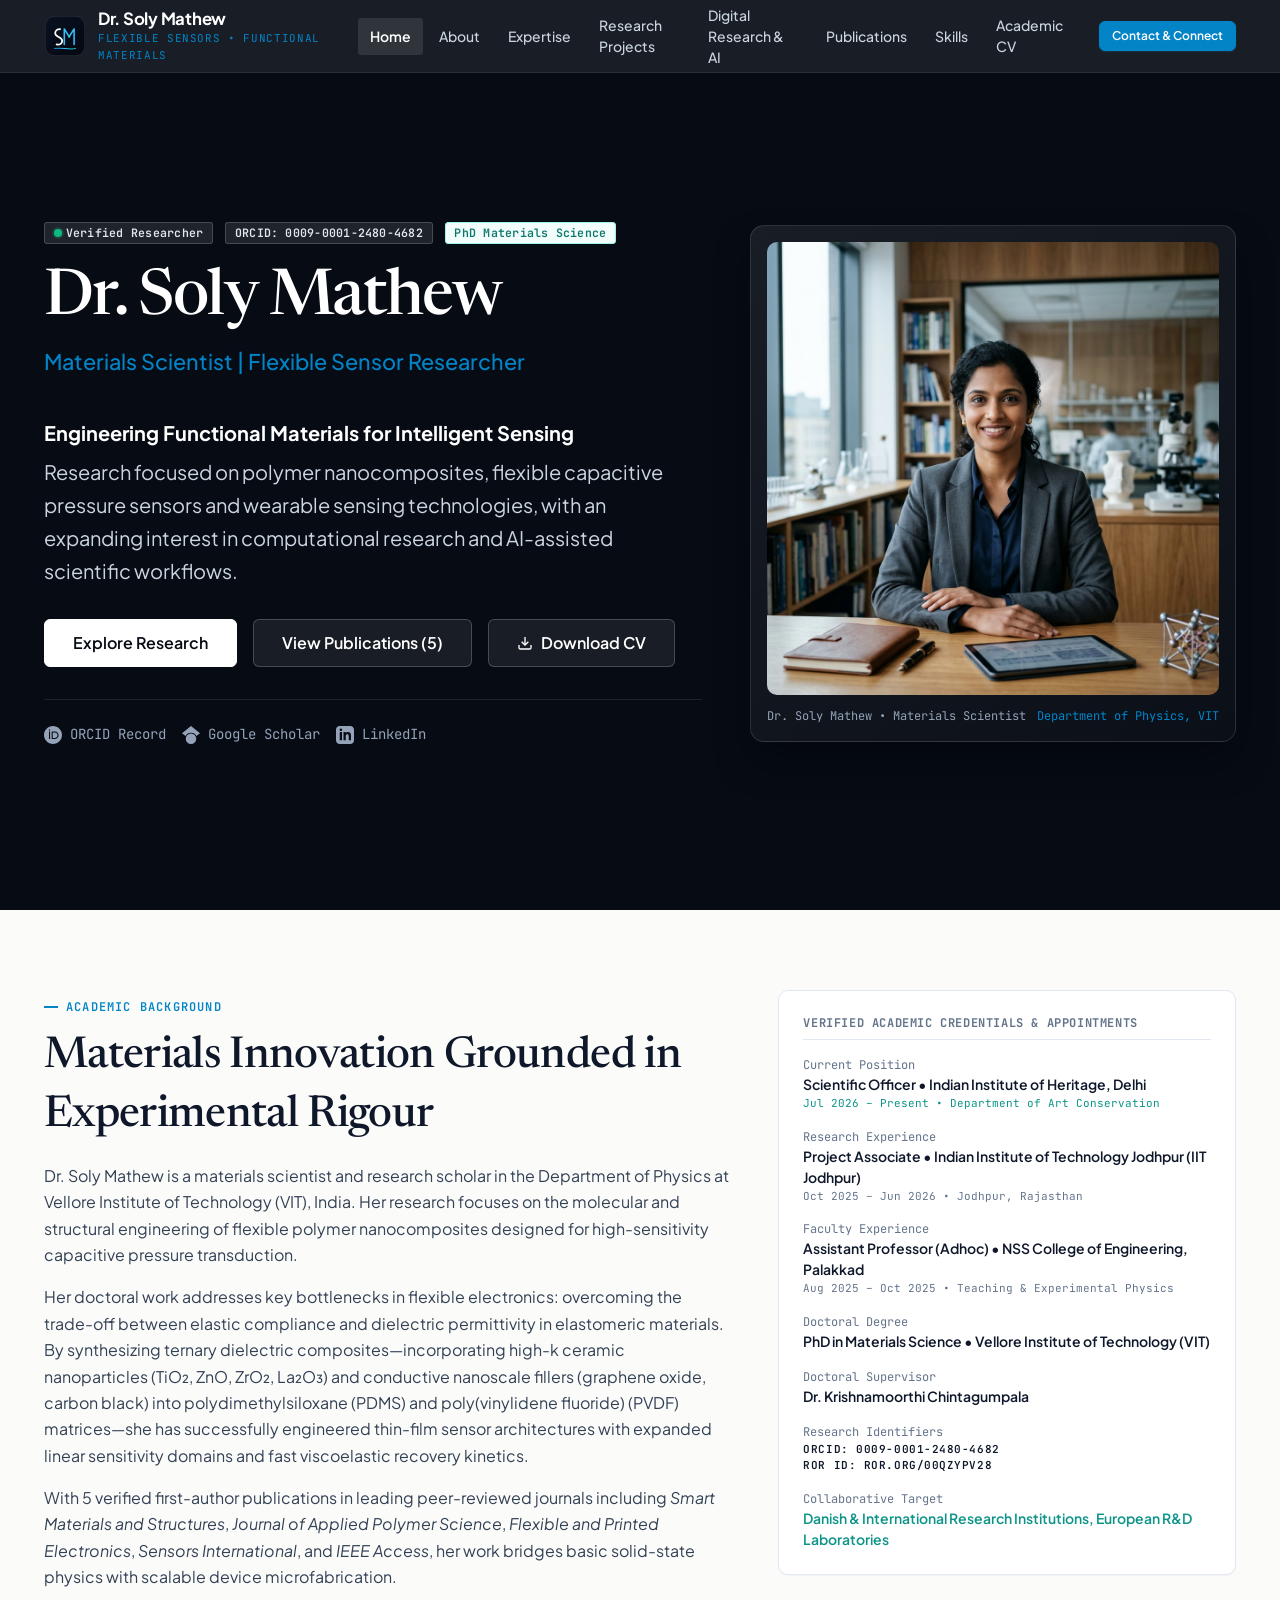
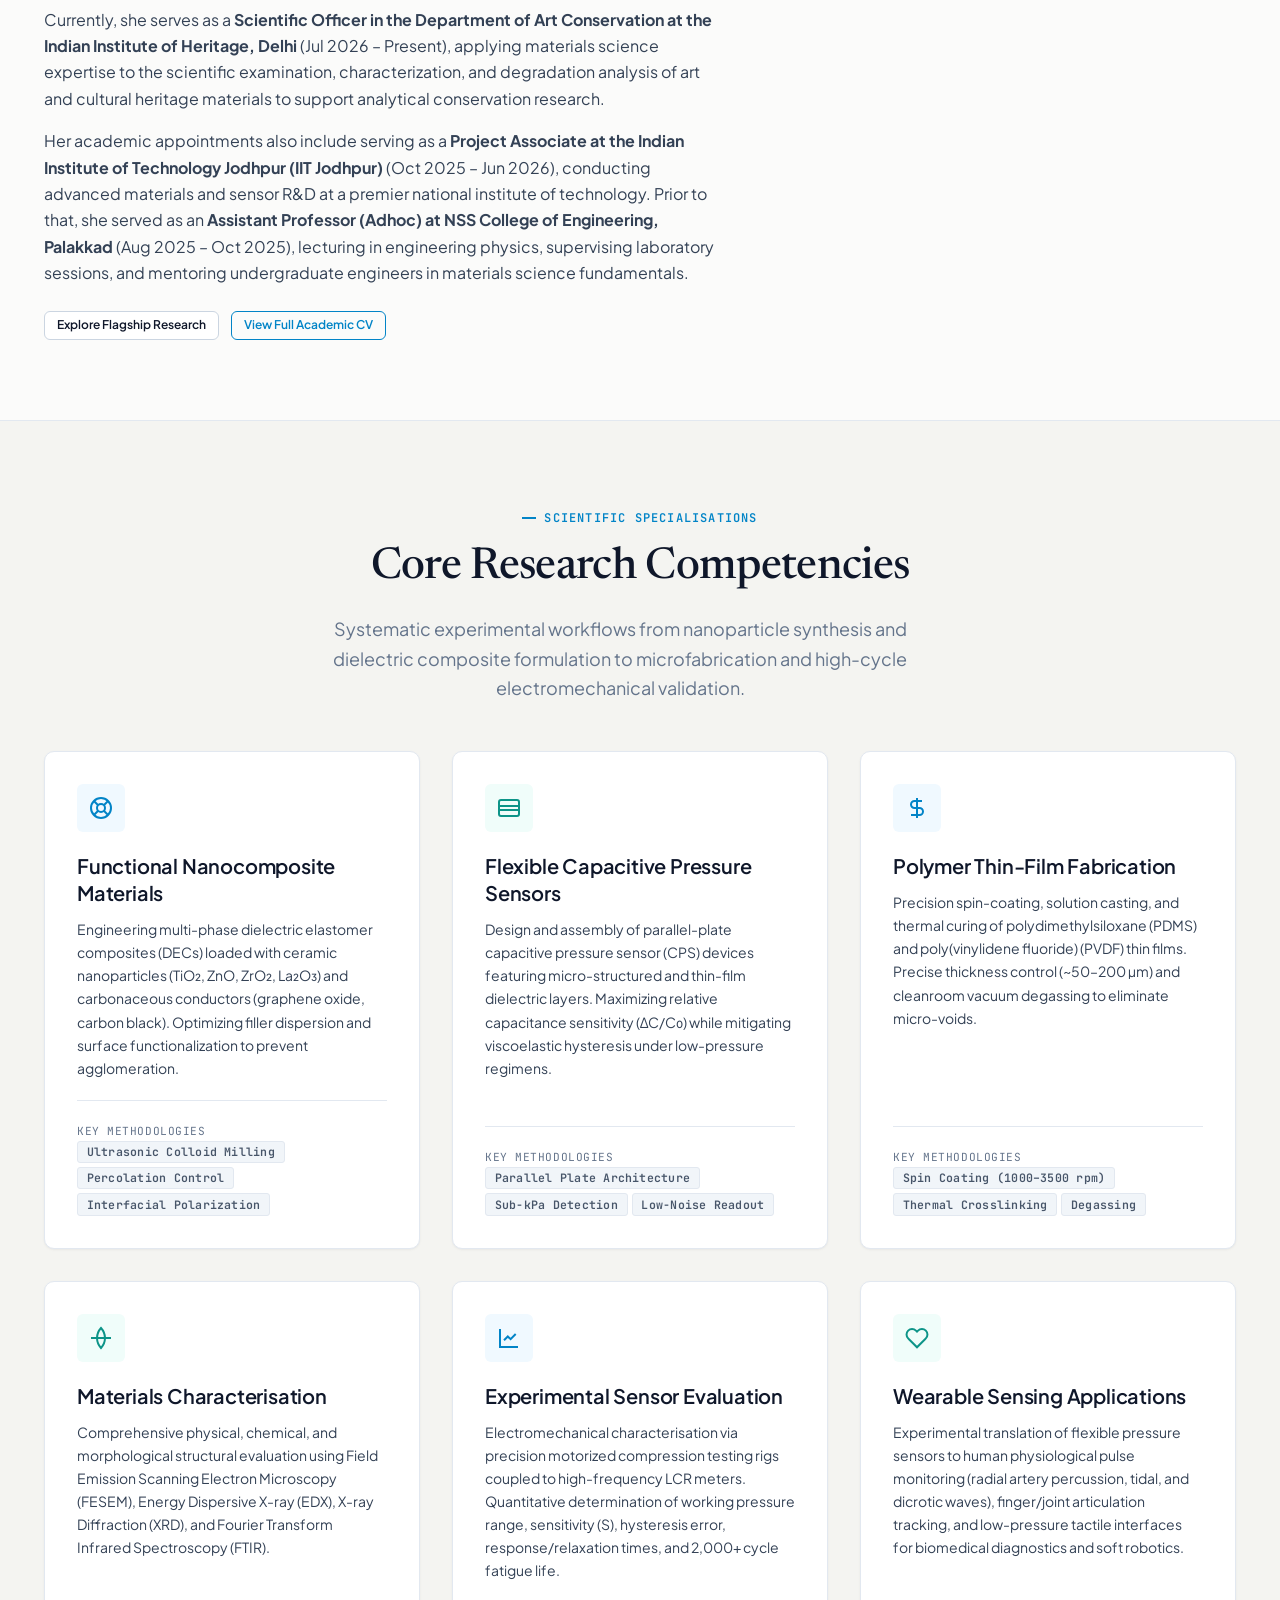
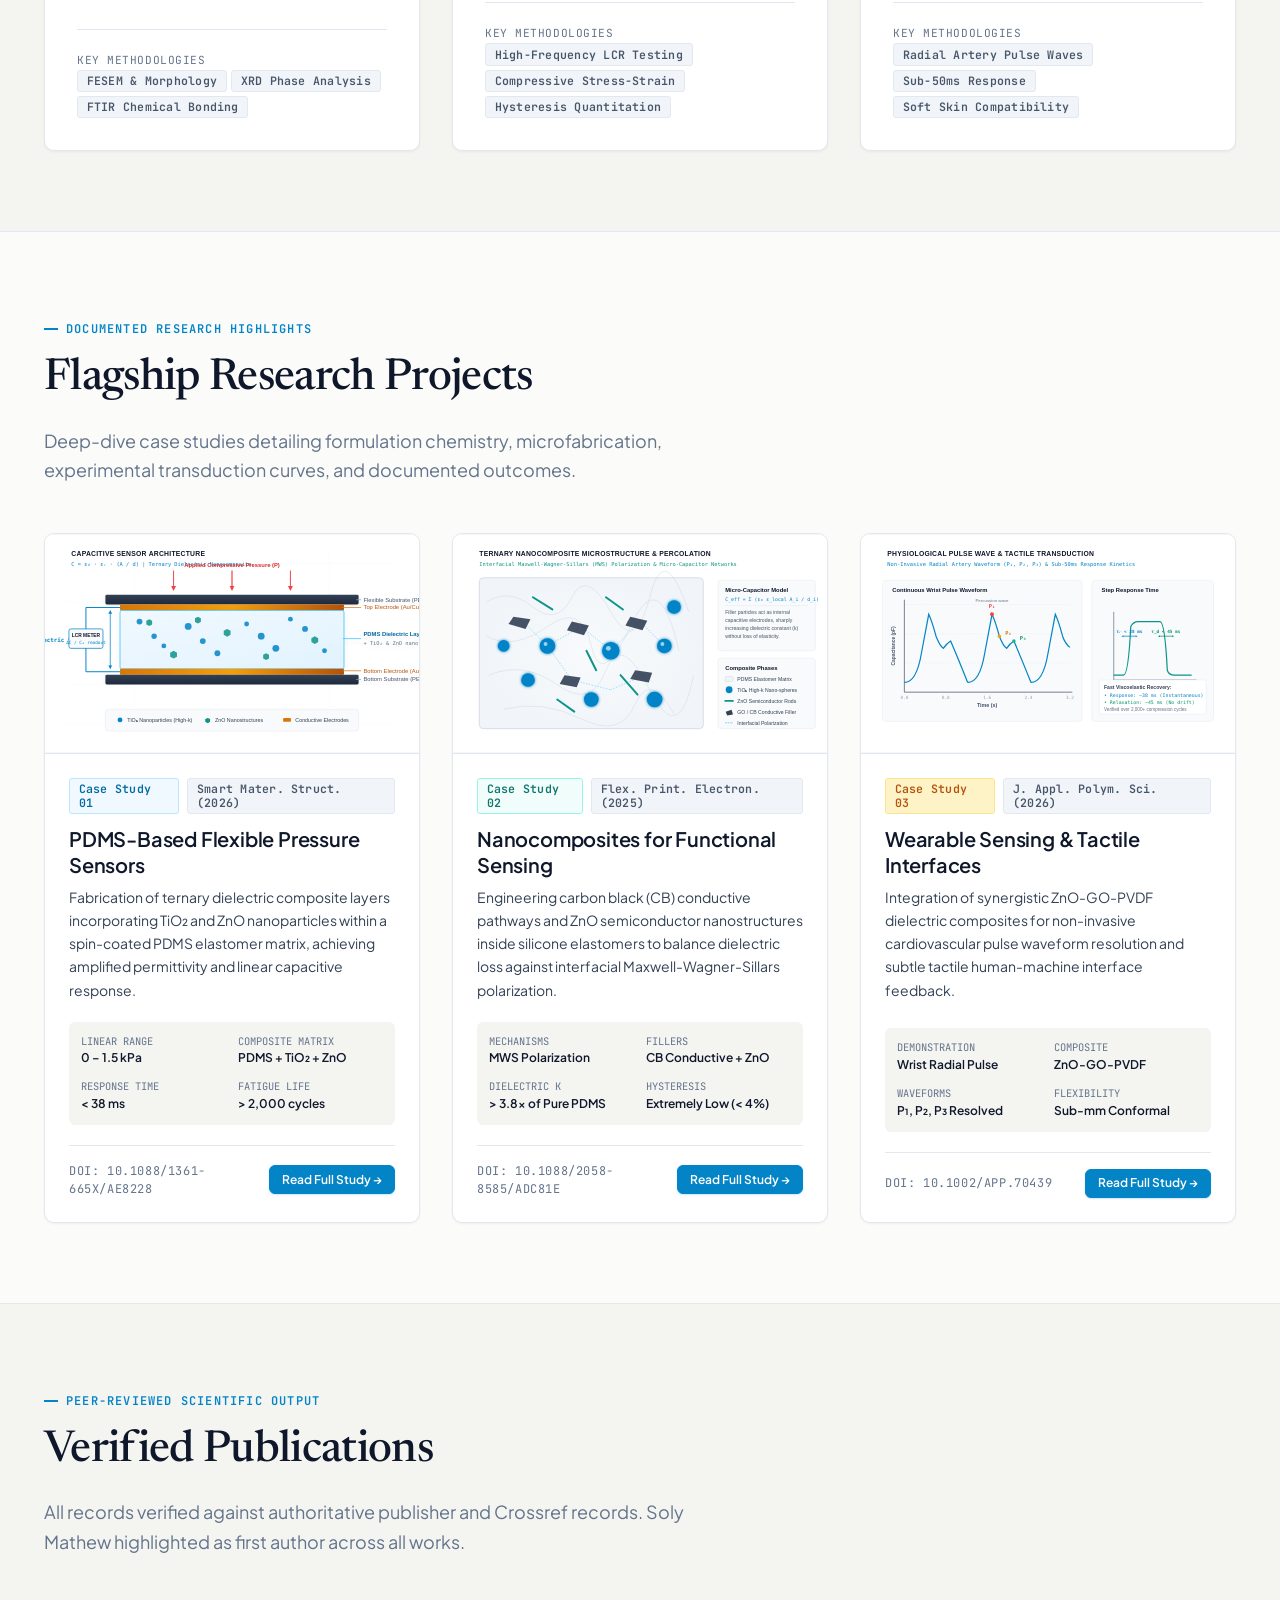
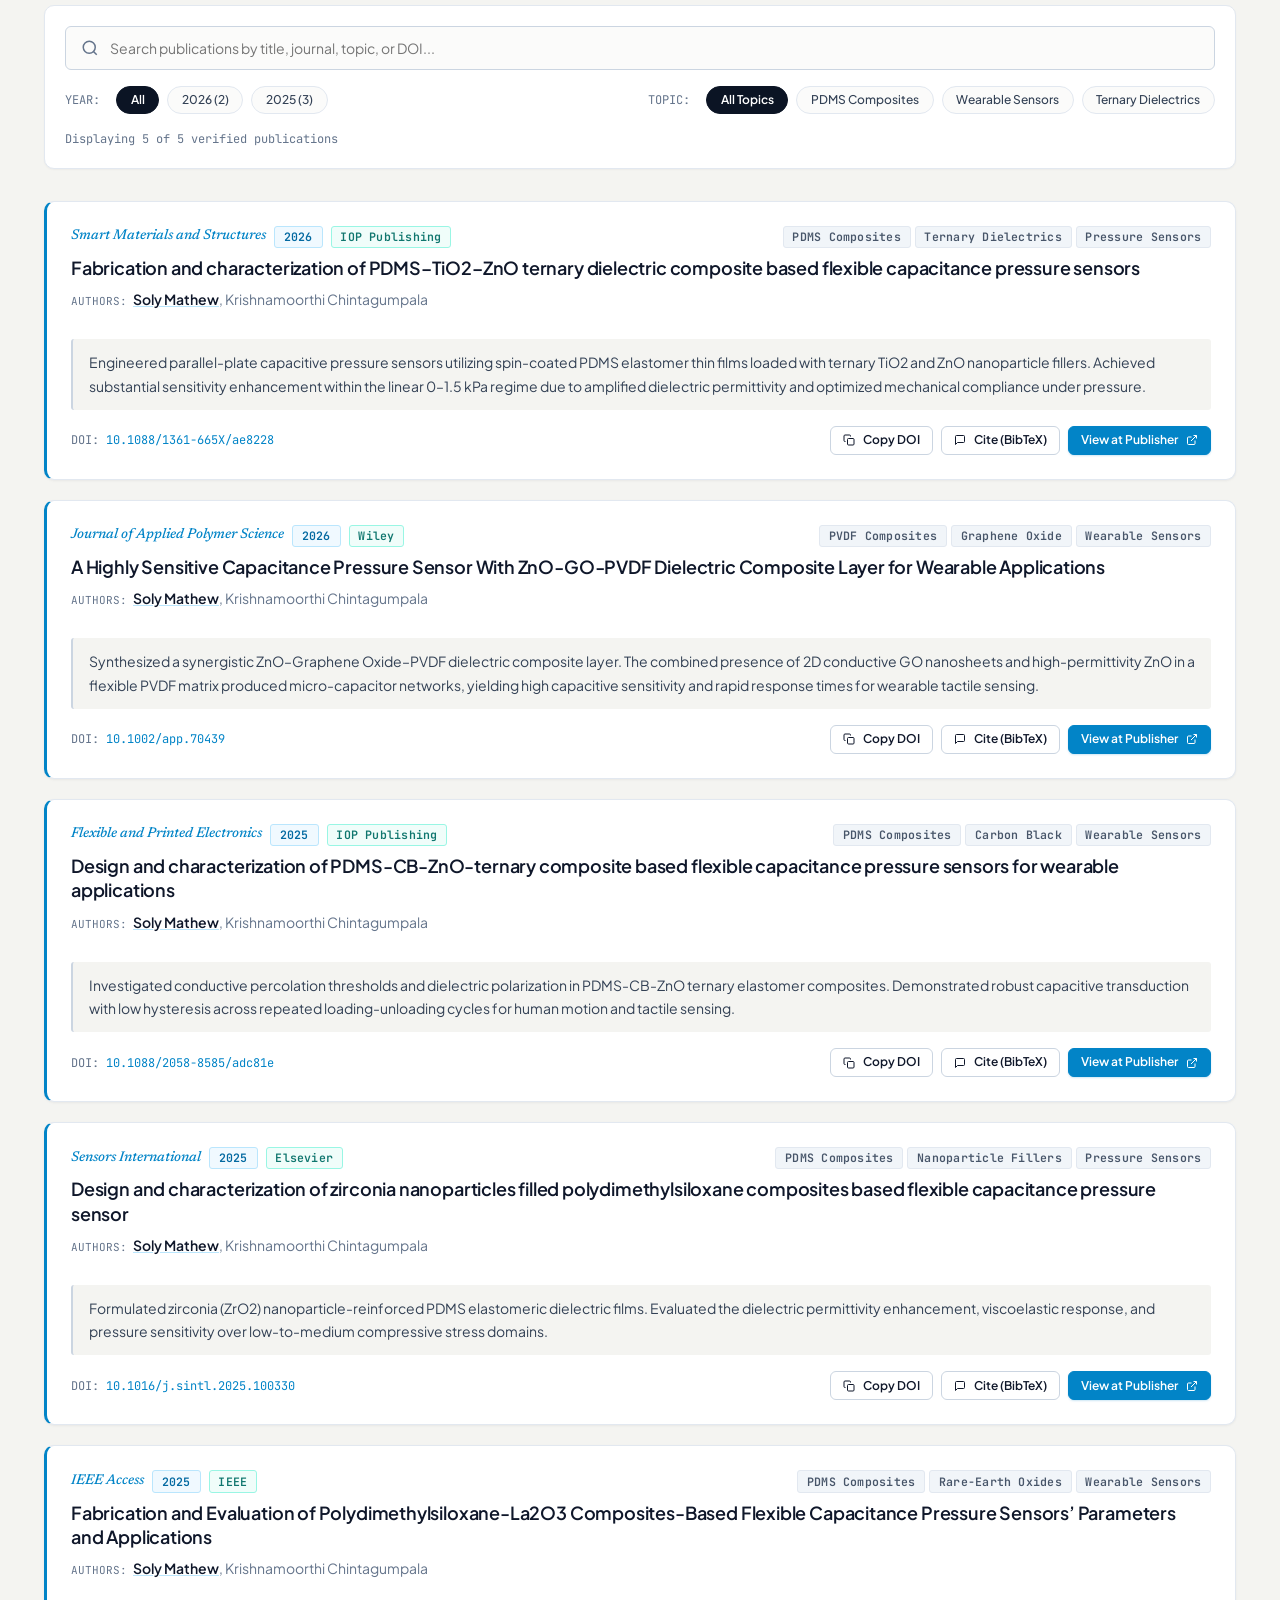
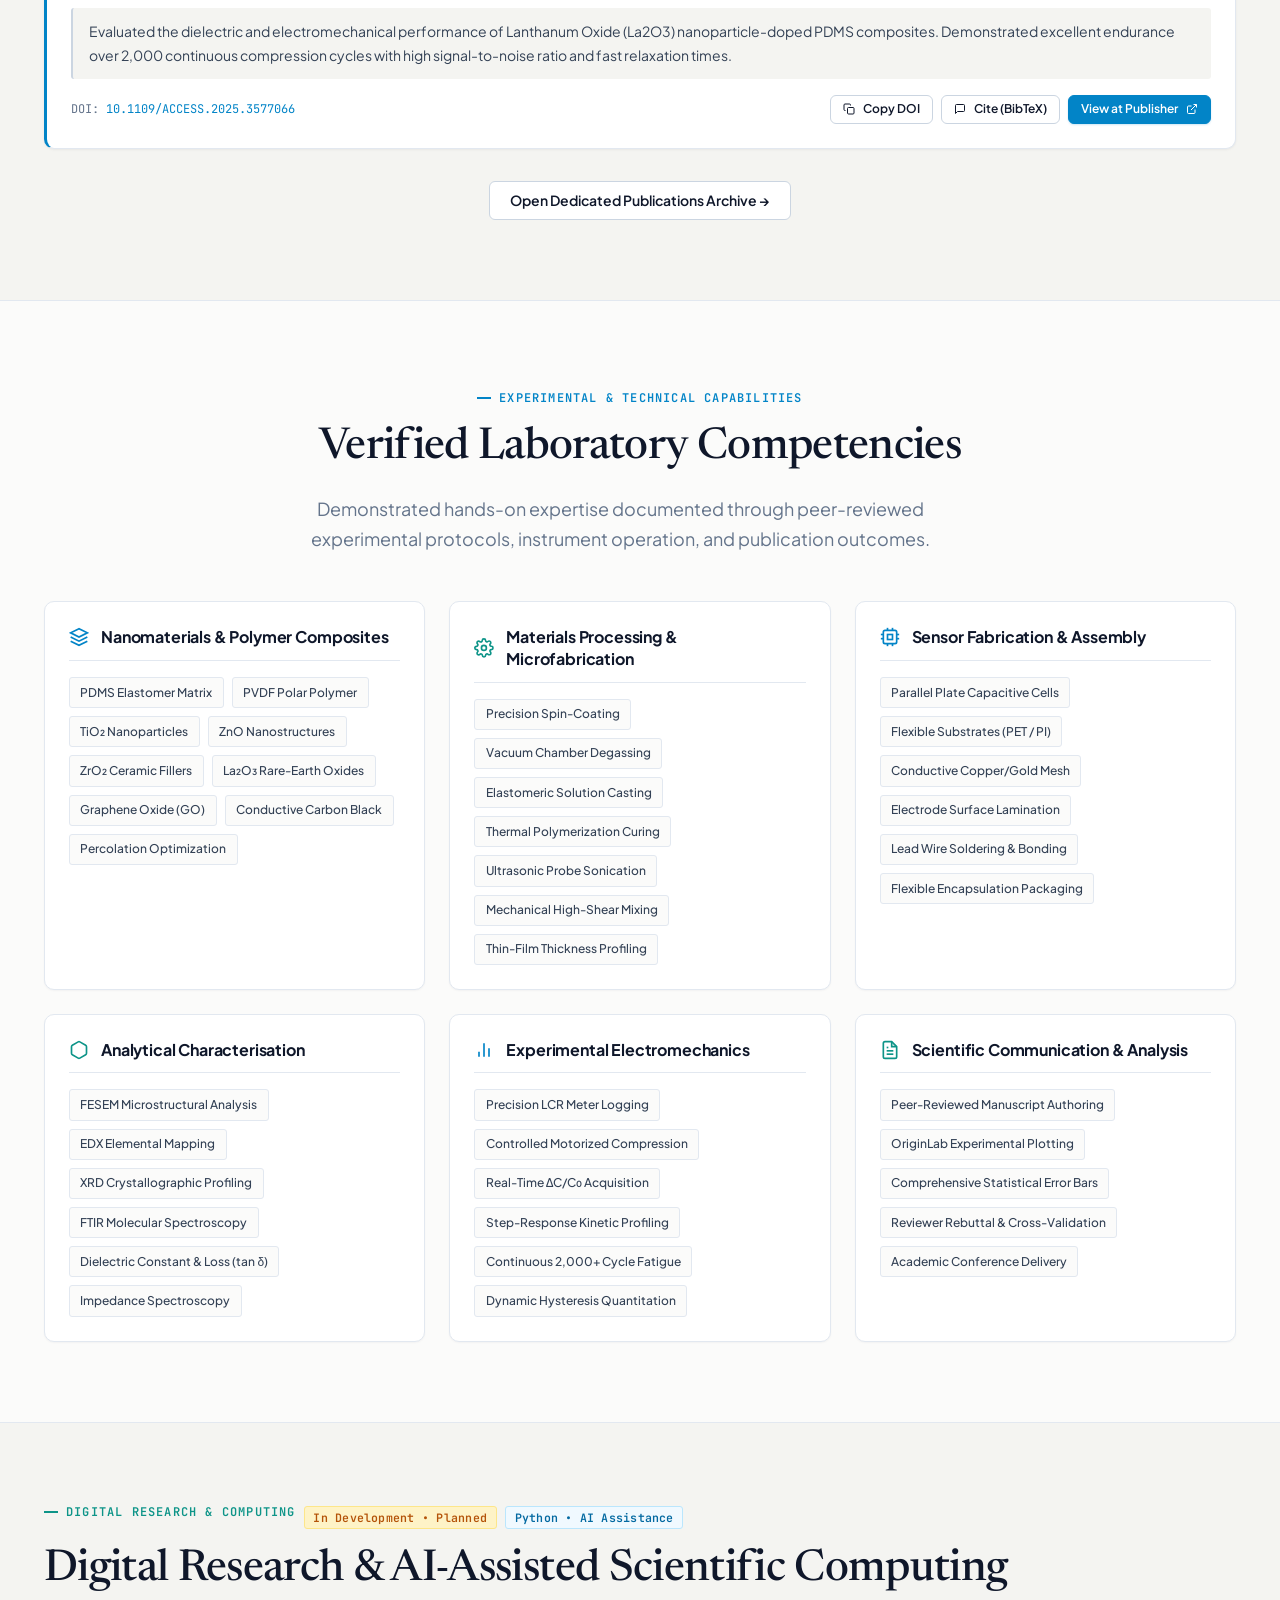
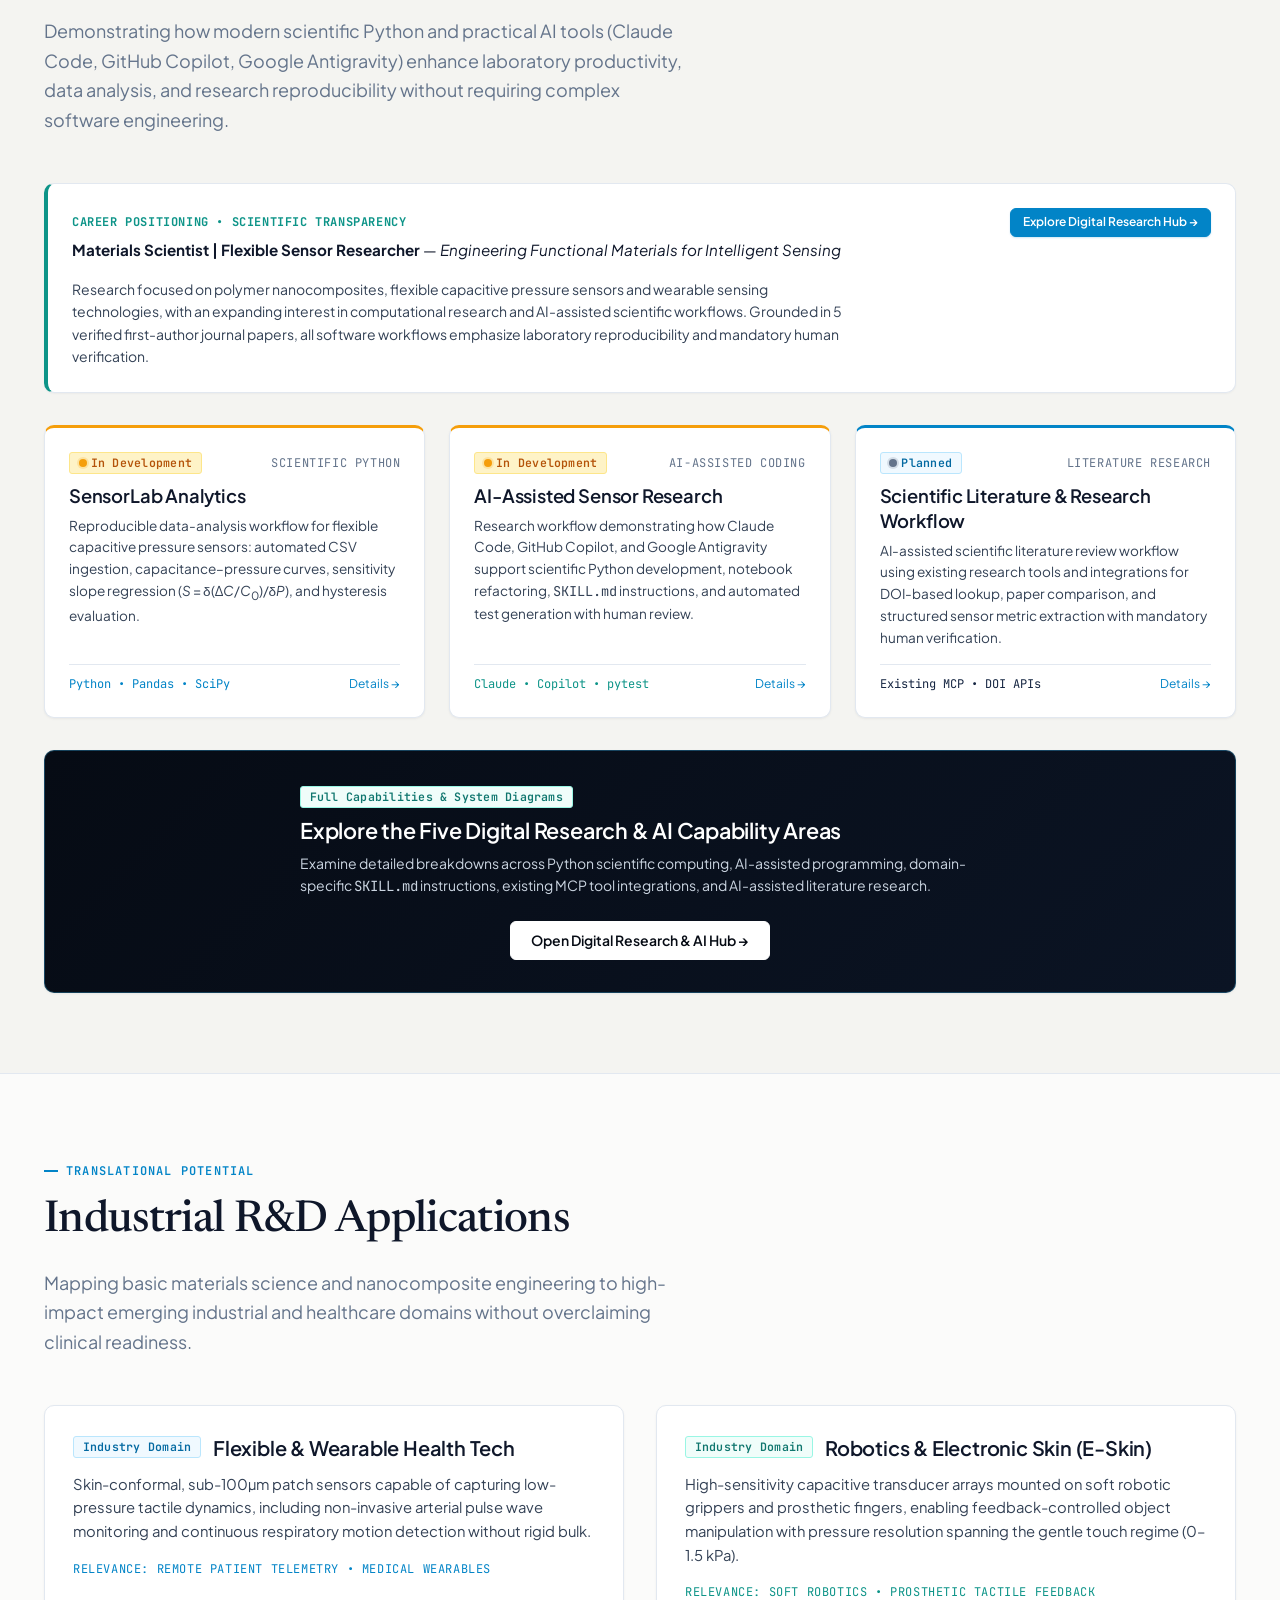
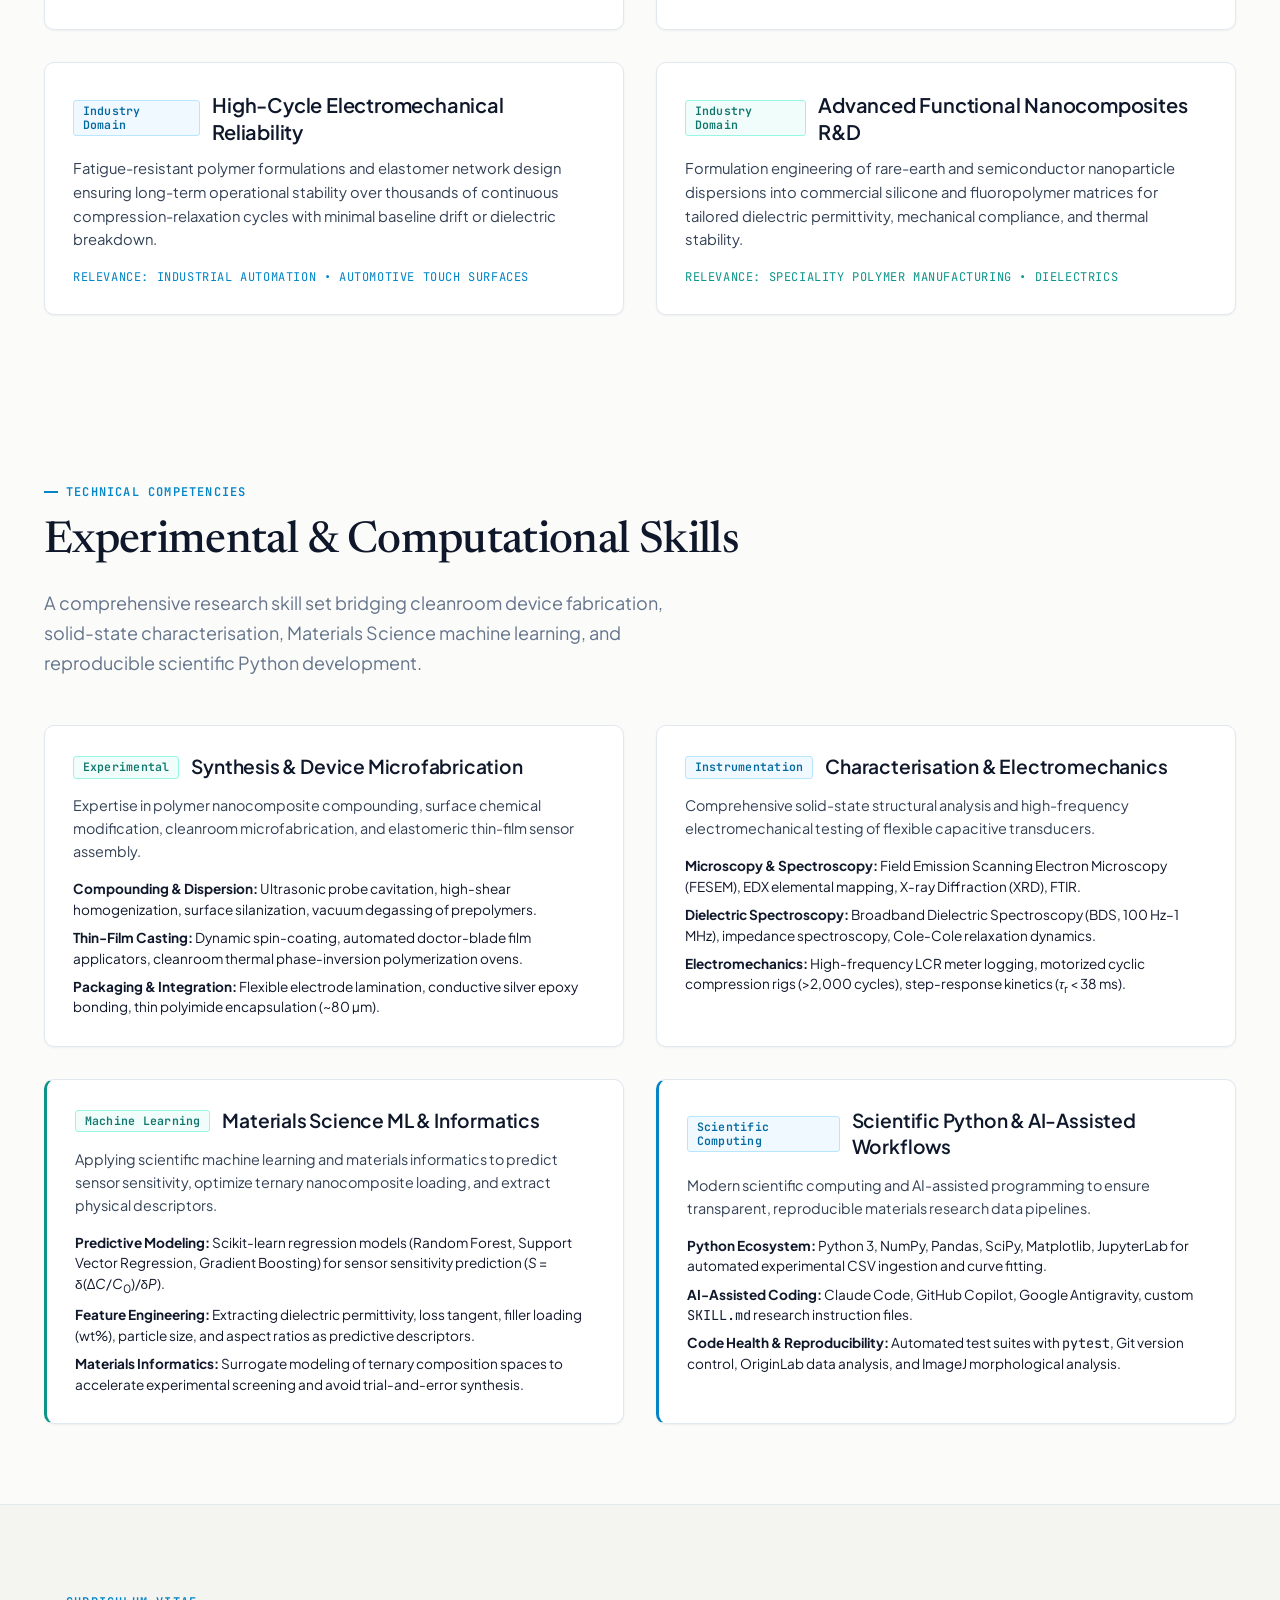
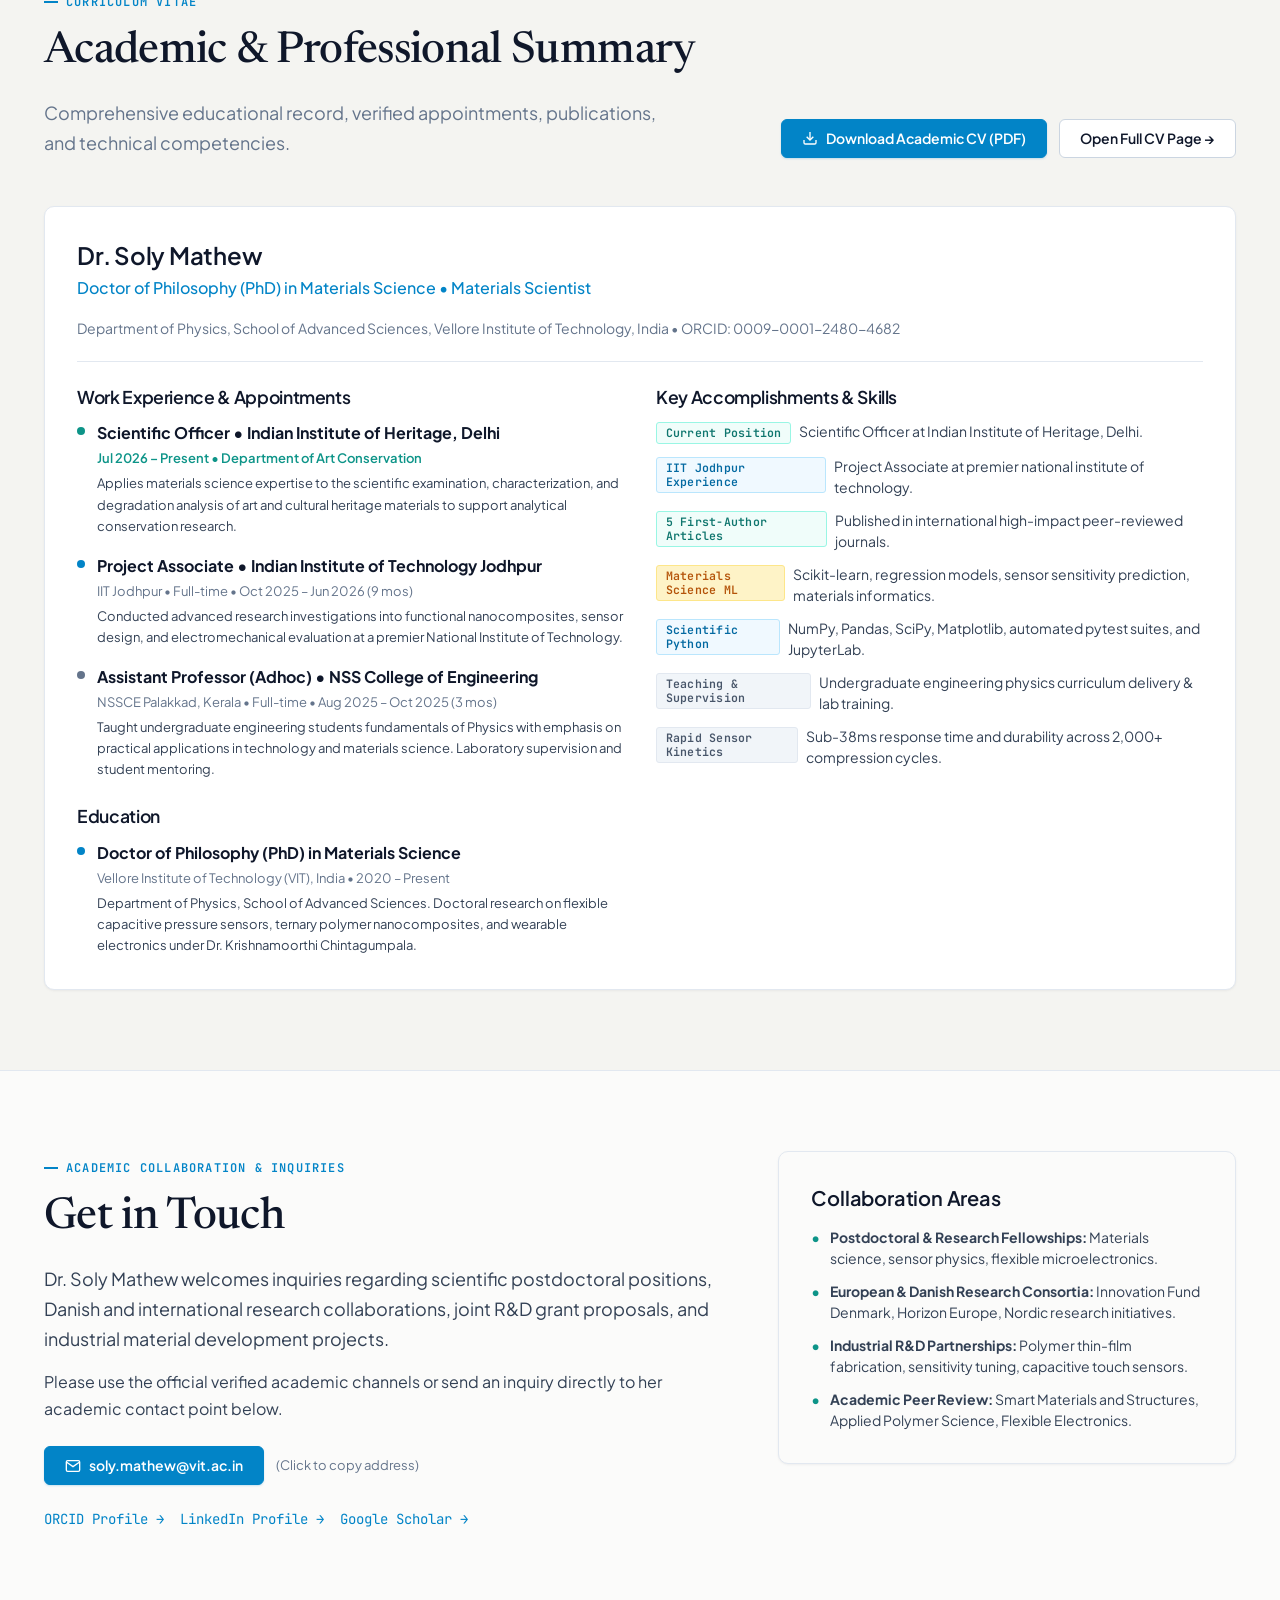
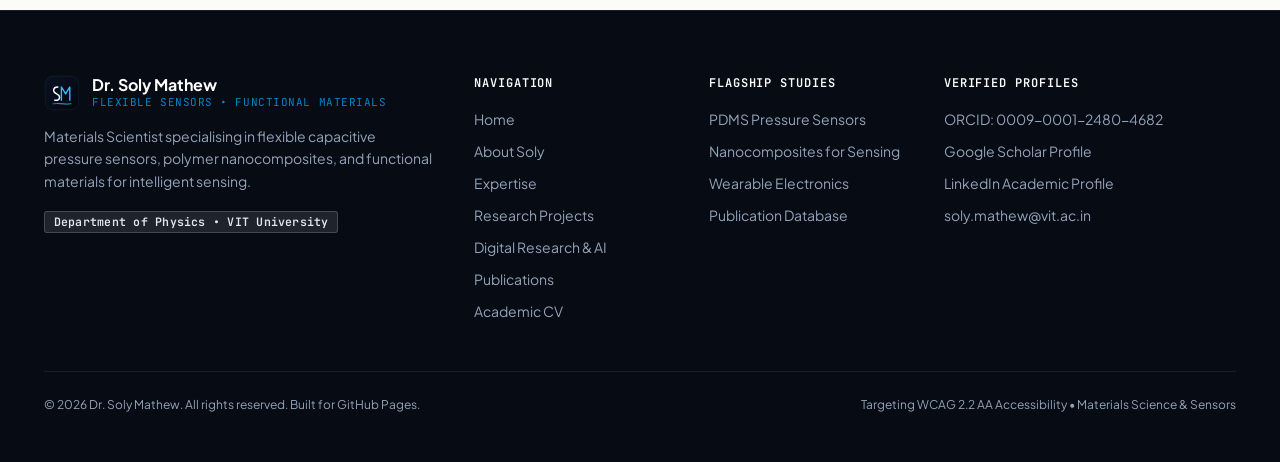
==== commit 6a6373ca: "Add Technical Skills section (#skills), Materials Science ML & Materials Informatics, and sync Educa" ====
--- a/index.html
+++ b/index.html
@@ -929,6 +929,89 @@
       </div>
     </section>
 
+    <!-- 8. TECHNICAL SKILLS & RESEARCH COMPETENCIES -->
+    <section class="section" id="skills" aria-labelledby="skills-heading">
+      <div class="container">
+        
+        <div class="section-header">
+          <span class="section-eyebrow">Technical Competencies</span>
+          <h2 id="skills-heading" class="section-title">Experimental &amp; Computational Skills</h2>
+          <p class="section-subtitle">
+            A comprehensive research skill set bridging cleanroom device fabrication, solid-state characterisation, Materials Science machine learning, and reproducible scientific Python development.
+          </p>
+        </div>
+
+        <div class="grid-2">
+          
+          <!-- Category 1: Materials Synthesis & Device Microfabrication -->
+          <div class="card" style="padding: 28px;">
+            <div style="display: flex; align-items: center; gap: 12px; margin-bottom: 14px;">
+              <span class="badge badge-teal">Experimental</span>
+              <h3 style="font-size: 1.2rem; margin-bottom: 0;">Synthesis &amp; Device Microfabrication</h3>
+            </div>
+            <p style="font-size: 0.9rem; color: var(--color-text-secondary); line-height: 1.6; margin-bottom: 16px;">
+              Expertise in polymer nanocomposite compounding, surface chemical modification, cleanroom microfabrication, and elastomeric thin-film sensor assembly.
+            </p>
+            <div style="display: flex; flex-direction: column; gap: 8px; font-size: 0.85rem;">
+              <div><strong>Compounding &amp; Dispersion:</strong> Ultrasonic probe cavitation, high-shear homogenization, surface silanization, vacuum degassing of prepolymers.</div>
+              <div><strong>Thin-Film Casting:</strong> Dynamic spin-coating, automated doctor-blade film applicators, cleanroom thermal phase-inversion polymerization ovens.</div>
+              <div><strong>Packaging &amp; Integration:</strong> Flexible electrode lamination, conductive silver epoxy bonding, thin polyimide encapsulation (~80 µm).</div>
+            </div>
+          </div>
+
+          <!-- Category 2: Analytical Materials Characterisation -->
+          <div class="card" style="padding: 28px;">
+            <div style="display: flex; align-items: center; gap: 12px; margin-bottom: 14px;">
+              <span class="badge badge-blue">Instrumentation</span>
+              <h3 style="font-size: 1.2rem; margin-bottom: 0;">Characterisation &amp; Electromechanics</h3>
+            </div>
+            <p style="font-size: 0.9rem; color: var(--color-text-secondary); line-height: 1.6; margin-bottom: 16px;">
+              Comprehensive solid-state structural analysis and high-frequency electromechanical testing of flexible capacitive transducers.
+            </p>
+            <div style="display: flex; flex-direction: column; gap: 8px; font-size: 0.85rem;">
+              <div><strong>Microscopy &amp; Spectroscopy:</strong> Field Emission Scanning Electron Microscopy (FESEM), EDX elemental mapping, X-ray Diffraction (XRD), FTIR.</div>
+              <div><strong>Dielectric Spectroscopy:</strong> Broadband Dielectric Spectroscopy (BDS, 100 Hz–1 MHz), impedance spectroscopy, Cole-Cole relaxation dynamics.</div>
+              <div><strong>Electromechanics:</strong> High-frequency LCR meter logging, motorized cyclic compression rigs (&gt;2,000 cycles), step-response kinetics (<em>&tau;</em><sub>r</sub> &lt; 38 ms).</div>
+            </div>
+          </div>
+
+          <!-- Category 3: Machine Learning for Materials Science -->
+          <div class="card" style="padding: 28px; border-left: 3px solid var(--color-accent-teal);">
+            <div style="display: flex; align-items: center; gap: 12px; margin-bottom: 14px;">
+              <span class="badge badge-teal">Machine Learning</span>
+              <h3 style="font-size: 1.2rem; margin-bottom: 0;">Materials Science ML &amp; Informatics</h3>
+            </div>
+            <p style="font-size: 0.9rem; color: var(--color-text-secondary); line-height: 1.6; margin-bottom: 16px;">
+              Applying scientific machine learning and materials informatics to predict sensor sensitivity, optimize ternary nanocomposite loading, and extract physical descriptors.
+            </p>
+            <div style="display: flex; flex-direction: column; gap: 8px; font-size: 0.85rem;">
+              <div><strong>Predictive Modeling:</strong> Scikit-learn regression models (Random Forest, Support Vector Regression, Gradient Boosting) for sensor sensitivity prediction (<em>S</em> = &delta;(&Delta;<em>C</em>/<em>C</em><sub>0</sub>)/&delta;<em>P</em>).</div>
+              <div><strong>Feature Engineering:</strong> Extracting dielectric permittivity, loss tangent, filler loading (wt%), particle size, and aspect ratios as predictive descriptors.</div>
+              <div><strong>Materials Informatics:</strong> Surrogate modeling of ternary composition spaces to accelerate experimental screening and avoid trial-and-error synthesis.</div>
+            </div>
+          </div>
+
+          <!-- Category 4: Scientific Python & AI-Assisted Workflows -->
+          <div class="card" style="padding: 28px; border-left: 3px solid var(--color-accent-blue);">
+            <div style="display: flex; align-items: center; gap: 12px; margin-bottom: 14px;">
+              <span class="badge badge-blue">Scientific Computing</span>
+              <h3 style="font-size: 1.2rem; margin-bottom: 0;">Scientific Python &amp; AI-Assisted Workflows</h3>
+            </div>
+            <p style="font-size: 0.9rem; color: var(--color-text-secondary); line-height: 1.6; margin-bottom: 16px;">
+              Modern scientific computing and AI-assisted programming to ensure transparent, reproducible materials research data pipelines.
+            </p>
+            <div style="display: flex; flex-direction: column; gap: 8px; font-size: 0.85rem;">
+              <div><strong>Python Ecosystem:</strong> Python 3, NumPy, Pandas, SciPy, Matplotlib, JupyterLab for automated experimental CSV ingestion and curve fitting.</div>
+              <div><strong>AI-Assisted Coding:</strong> Claude Code, GitHub Copilot, Google Antigravity, custom <code>SKILL.md</code> research instruction files.</div>
+              <div><strong>Code Health &amp; Reproducibility:</strong> Automated test suites with <code>pytest</code>, Git version control, OriginLab data analysis, and ImageJ morphological analysis.</div>
+            </div>
+          </div>
+
+        </div>
+
+      </div>
+    </section>
+
     <!-- 9. ACADEMIC CV SECTION -->
     <section class="section section-subtle" id="cv" aria-labelledby="cv-heading">
       <div class="container">
@@ -938,7 +1021,7 @@
             <span class="section-eyebrow">Curriculum Vitae</span>
             <h2 id="cv-heading" class="section-title">Academic &amp; Professional Summary</h2>
             <p class="section-subtitle">
-              Comprehensive educational record, verified publications, and research instrumentation competencies.
+              Comprehensive educational record, verified appointments, publications, and technical competencies.
             </p>
           </div>
           <div style="display: flex; gap: 12px; flex-wrap: wrap;">
@@ -957,46 +1040,64 @@
         <div class="card" style="padding: 32px;">
           <div style="border-bottom: 1px solid var(--color-border-subtle); padding-bottom: 20px; margin-bottom: 24px;">
             <h3 style="font-size: 1.5rem; margin-bottom: 4px;">Dr. Soly Mathew</h3>
-            <p style="color: var(--color-accent-blue); font-weight: 500;">Doctor of Philosophy (PhD) in Materials Science</p>
+            <p style="color: var(--color-accent-blue); font-weight: 500;">Doctor of Philosophy (PhD) in Materials Science &bull; Materials Scientist</p>
             <p style="font-size: 14px; color: var(--color-text-muted);">
               Department of Physics, School of Advanced Sciences, Vellore Institute of Technology, India &bull; ORCID: 0009-0001-2480-4682
             </p>
           </div>
 
           <div class="grid-2">
+            <!-- Left Column: Appointments (Work Experience) & Education -->
             <div>
-              <h4 style="font-size: 1.1rem; margin-bottom: 12px; color: var(--color-text-primary);">Professional &amp; Academic Appointments</h4>
-              <ul style="list-style: none; display: flex; flex-direction: column; gap: 16px;">
+              <h4 style="font-size: 1.1rem; margin-bottom: 12px; color: var(--color-text-primary);">Work Experience &amp; Appointments</h4>
+              <ul style="list-style: none; display: flex; flex-direction: column; gap: 16px; margin-bottom: 24px;">
+                <li style="position: relative; padding-left: 20px;">
+                  <span style="position: absolute; left: 0; top: 6px; width: 8px; height: 8px; border-radius: 50%; background: var(--color-accent-teal);"></span>
+                  <strong style="color: var(--color-text-primary); display: block;">Scientific Officer &bull; Indian Institute of Heritage, Delhi</strong>
+                  <span style="font-size: 13px; color: var(--color-accent-teal); font-weight: 600;">Jul 2026 &ndash; Present &bull; Department of Art Conservation</span>
+                  <p style="font-size: 13px; color: var(--color-text-secondary); margin-top: 4px;">
+                    Applies materials science expertise to the scientific examination, characterization, and degradation analysis of art and cultural heritage materials to support analytical conservation research.
+                  </p>
+                </li>
                 <li style="position: relative; padding-left: 20px;">
                   <span style="position: absolute; left: 0; top: 6px; width: 8px; height: 8px; border-radius: 50%; background: var(--color-accent-blue);"></span>
                   <strong style="color: var(--color-text-primary); display: block;">Project Associate &bull; Indian Institute of Technology Jodhpur</strong>
                   <span style="font-size: 13px; color: var(--color-text-muted);">IIT Jodhpur &bull; Full-time &bull; Oct 2025 &ndash; Jun 2026 (9 mos)</span>
                   <p style="font-size: 13px; color: var(--color-text-secondary); margin-top: 4px;">
-                    Jodhpur, Rajasthan, India &bull; Conducting advanced research on functional materials and sensor engineering.
+                    Conducted advanced research investigations into functional nanocomposites, sensor design, and electromechanical evaluation at a premier National Institute of Technology.
                   </p>
                 </li>
                 <li style="position: relative; padding-left: 20px;">
-                  <span style="position: absolute; left: 0; top: 6px; width: 8px; height: 8px; border-radius: 50%; background: var(--color-accent-teal);"></span>
+                  <span style="position: absolute; left: 0; top: 6px; width: 8px; height: 8px; border-radius: 50%; background: var(--color-text-muted);"></span>
                   <strong style="color: var(--color-text-primary); display: block;">Assistant Professor (Adhoc) &bull; NSS College of Engineering</strong>
                   <span style="font-size: 13px; color: var(--color-text-muted);">NSSCE Palakkad, Kerala &bull; Full-time &bull; Aug 2025 &ndash; Oct 2025 (3 mos)</span>
                   <p style="font-size: 13px; color: var(--color-text-secondary); margin-top: 4px;">
                     Taught undergraduate engineering students fundamentals of Physics with emphasis on practical applications in technology and materials science. Laboratory supervision and student mentoring.
                   </p>
                 </li>
+              </ul>
+
+              <h4 style="font-size: 1.1rem; margin-bottom: 12px; color: var(--color-text-primary);">Education</h4>
+              <ul style="list-style: none; display: flex; flex-direction: column; gap: 16px;">
                 <li style="position: relative; padding-left: 20px;">
-                  <span style="position: absolute; left: 0; top: 6px; width: 8px; height: 8px; border-radius: 50%; background: var(--color-text-muted);"></span>
+                  <span style="position: absolute; left: 0; top: 6px; width: 8px; height: 8px; border-radius: 50%; background: var(--color-accent-blue);"></span>
                   <strong style="color: var(--color-text-primary); display: block;">Doctor of Philosophy (PhD) in Materials Science</strong>
                   <span style="font-size: 13px; color: var(--color-text-muted);">Vellore Institute of Technology (VIT), India &bull; 2020 &ndash; Present</span>
                   <p style="font-size: 13px; color: var(--color-text-secondary); margin-top: 4px;">
-                    Doctoral dissertation in flexible capacitive pressure sensors, polymer nanocomposites, and wearable electronics under Dr. Krishnamoorthi Chintagumpala.
+                    Department of Physics, School of Advanced Sciences. Doctoral research on flexible capacitive pressure sensors, ternary polymer nanocomposites, and wearable electronics under Dr. Krishnamoorthi Chintagumpala.
                   </p>
                 </li>
               </ul>
             </div>
 
+            <!-- Right Column: Research Accomplishments & Competencies -->
             <div>
-              <h4 style="font-size: 1.1rem; margin-bottom: 12px; color: var(--color-text-primary);">Research Accomplishments</h4>
-              <div style="display: flex; flex-direction: column; gap: 10px; font-size: 14px; color: var(--color-text-secondary);">
+              <h4 style="font-size: 1.1rem; margin-bottom: 12px; color: var(--color-text-primary);">Key Accomplishments &amp; Skills</h4>
+              <div style="display: flex; flex-direction: column; gap: 12px; font-size: 14px; color: var(--color-text-secondary);">
+                <div style="display: flex; align-items: baseline; gap: 8px;">
+                  <span class="badge badge-teal">Current Position</span>
+                  <span>Scientific Officer at Indian Institute of Heritage, Delhi.</span>
+                </div>
                 <div style="display: flex; align-items: baseline; gap: 8px;">
                   <span class="badge badge-blue">IIT Jodhpur Experience</span>
                   <span>Project Associate at premier national institute of technology.</span>
@@ -1006,16 +1107,20 @@
                   <span>Published in international high-impact peer-reviewed journals.</span>
                 </div>
                 <div style="display: flex; align-items: baseline; gap: 8px;">
+                  <span class="badge badge-amber">Materials Science ML</span>
+                  <span>Scikit-learn, regression models, sensor sensitivity prediction, materials informatics.</span>
+                </div>
+                <div style="display: flex; align-items: baseline; gap: 8px;">
+                  <span class="badge badge-blue">Scientific Python</span>
+                  <span>NumPy, Pandas, SciPy, Matplotlib, automated pytest suites, and JupyterLab.</span>
+                </div>
+                <div style="display: flex; align-items: baseline; gap: 8px;">
                   <span class="badge badge-slate">Teaching &amp; Supervision</span>
                   <span>Undergraduate engineering physics curriculum delivery &amp; lab training.</span>
                 </div>
                 <div style="display: flex; align-items: baseline; gap: 8px;">
-                  <span class="badge badge-slate">Sub-50ms Response</span>
-                  <span>Experimentally demonstrated rapid tactile response kinetics.</span>
-                </div>
-                <div style="display: flex; align-items: baseline; gap: 8px;">
-                  <span class="badge badge-slate">2,000+ Cycles</span>
-                  <span>Documented operational durability without dielectric degradation.</span>
+                  <span class="badge badge-slate">Rapid Sensor Kinetics</span>
+                  <span>Sub-38ms response time and durability across 2,000+ compression cycles.</span>
                 </div>
               </div>
             </div>
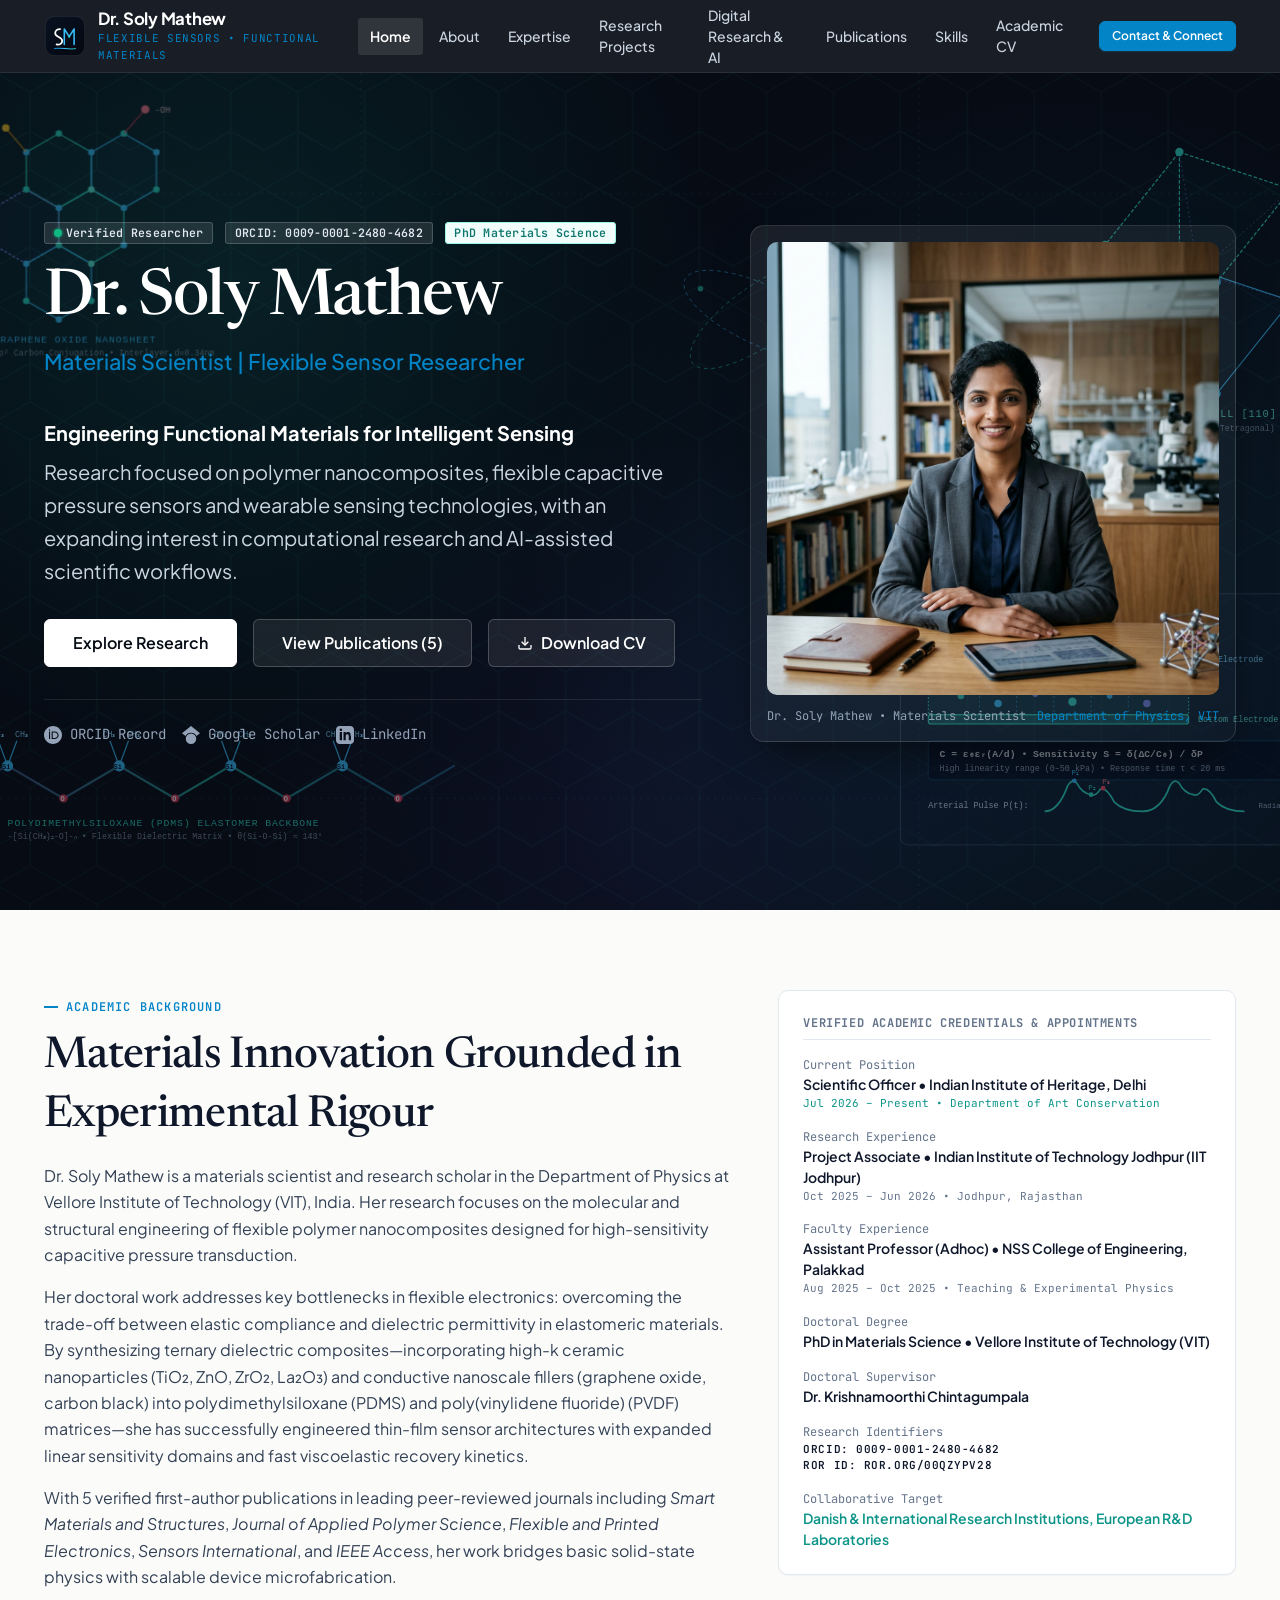
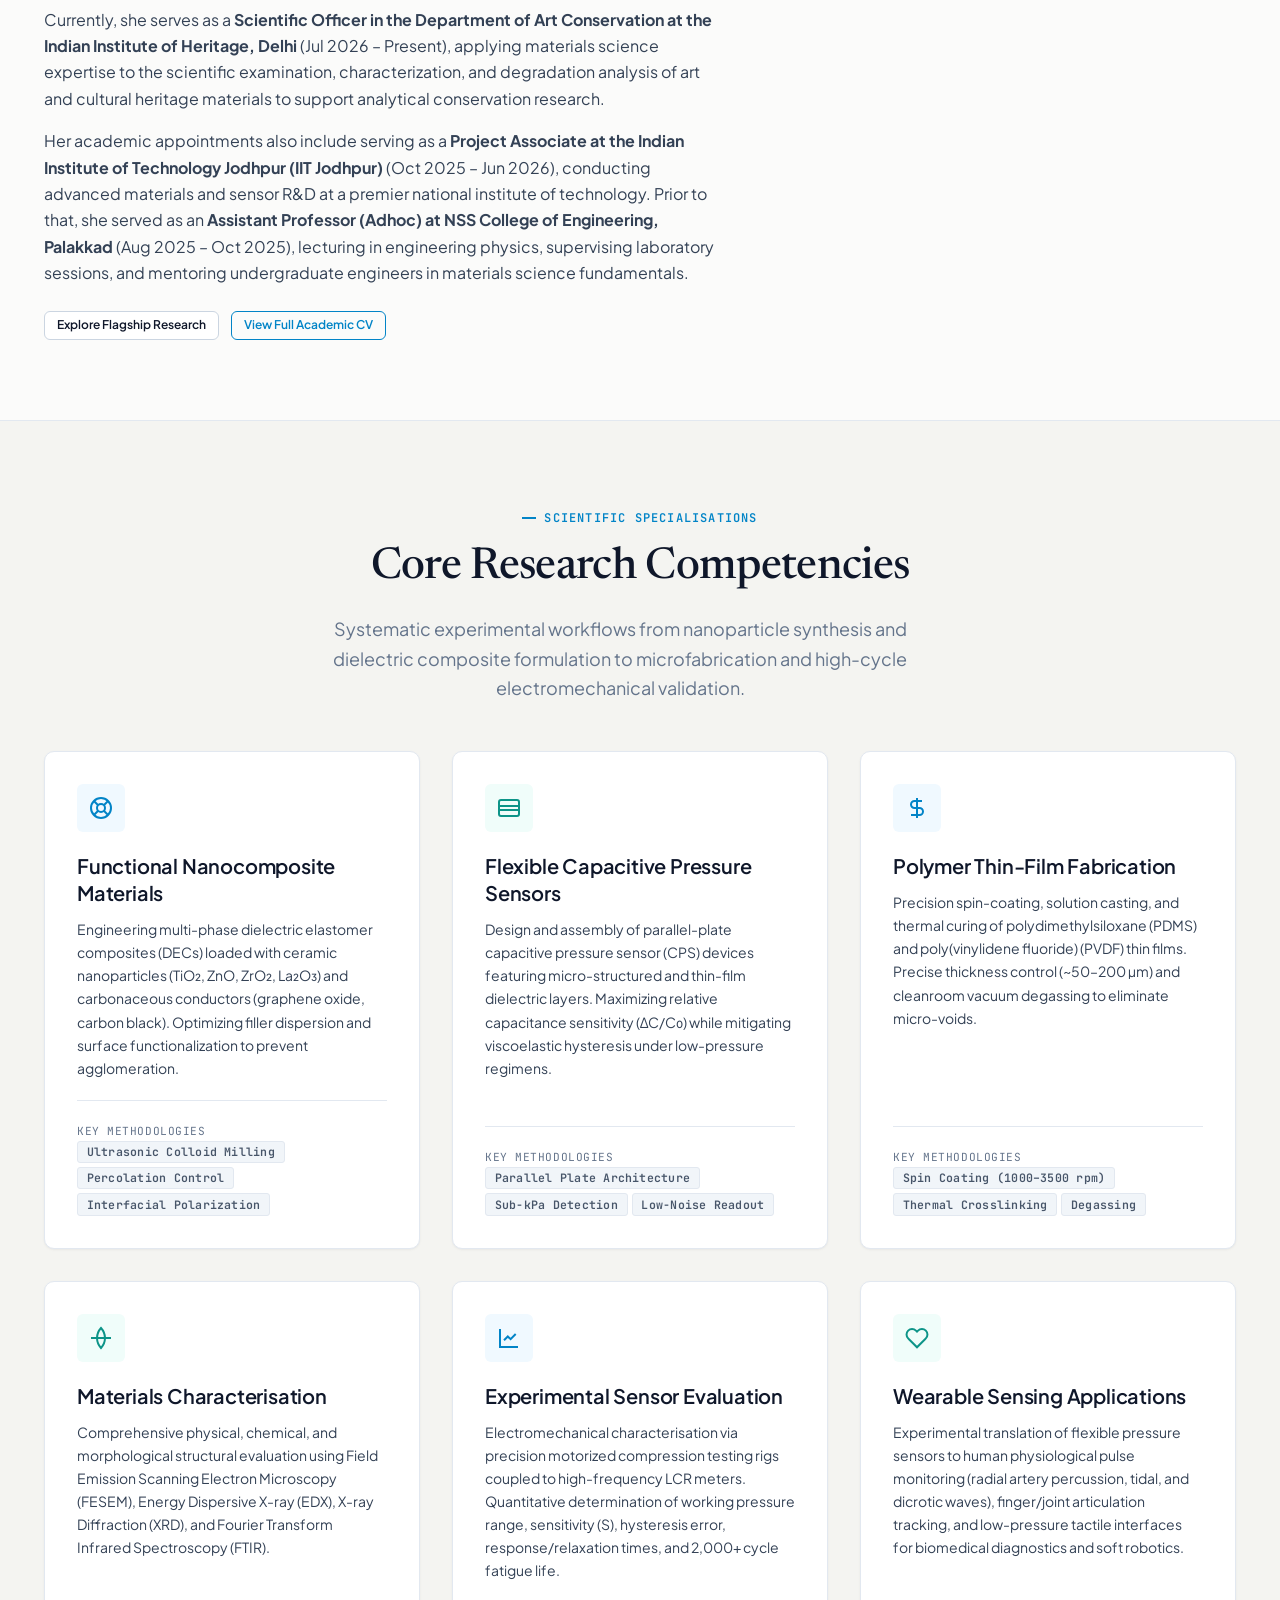
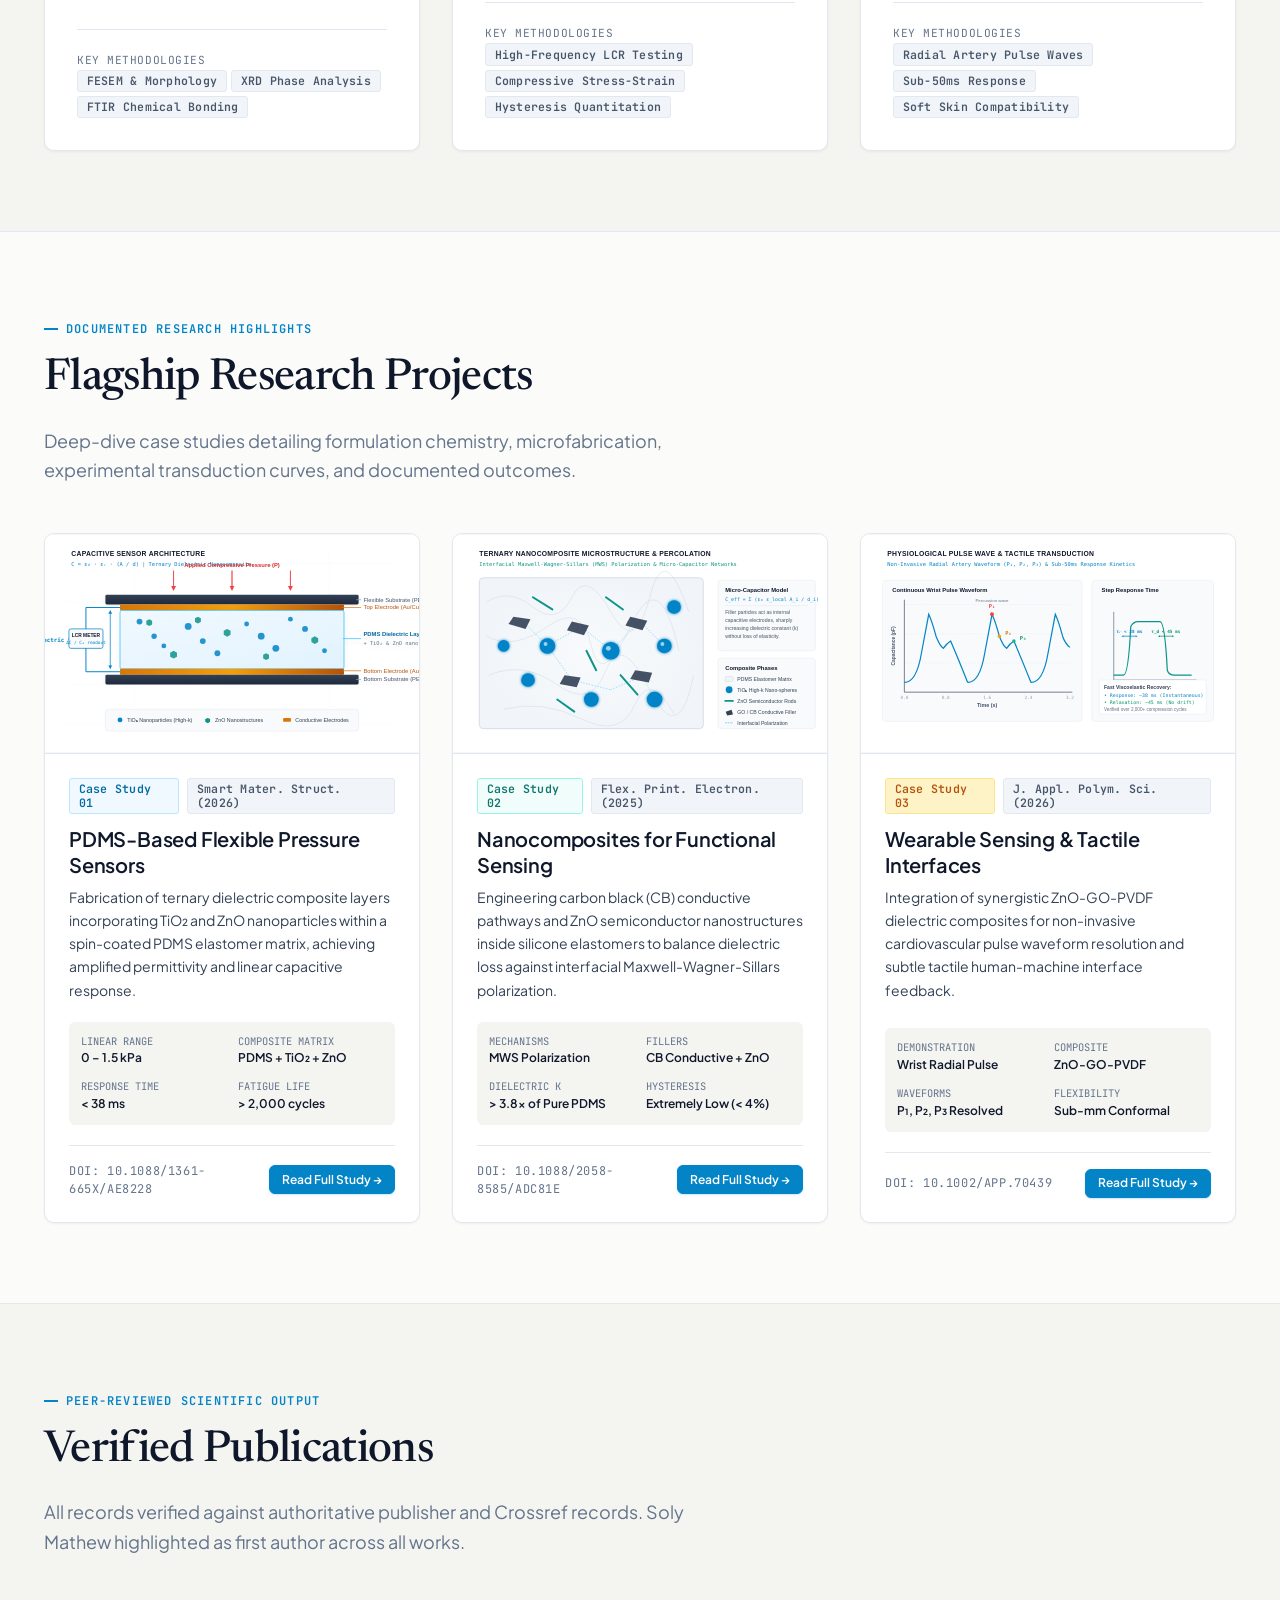
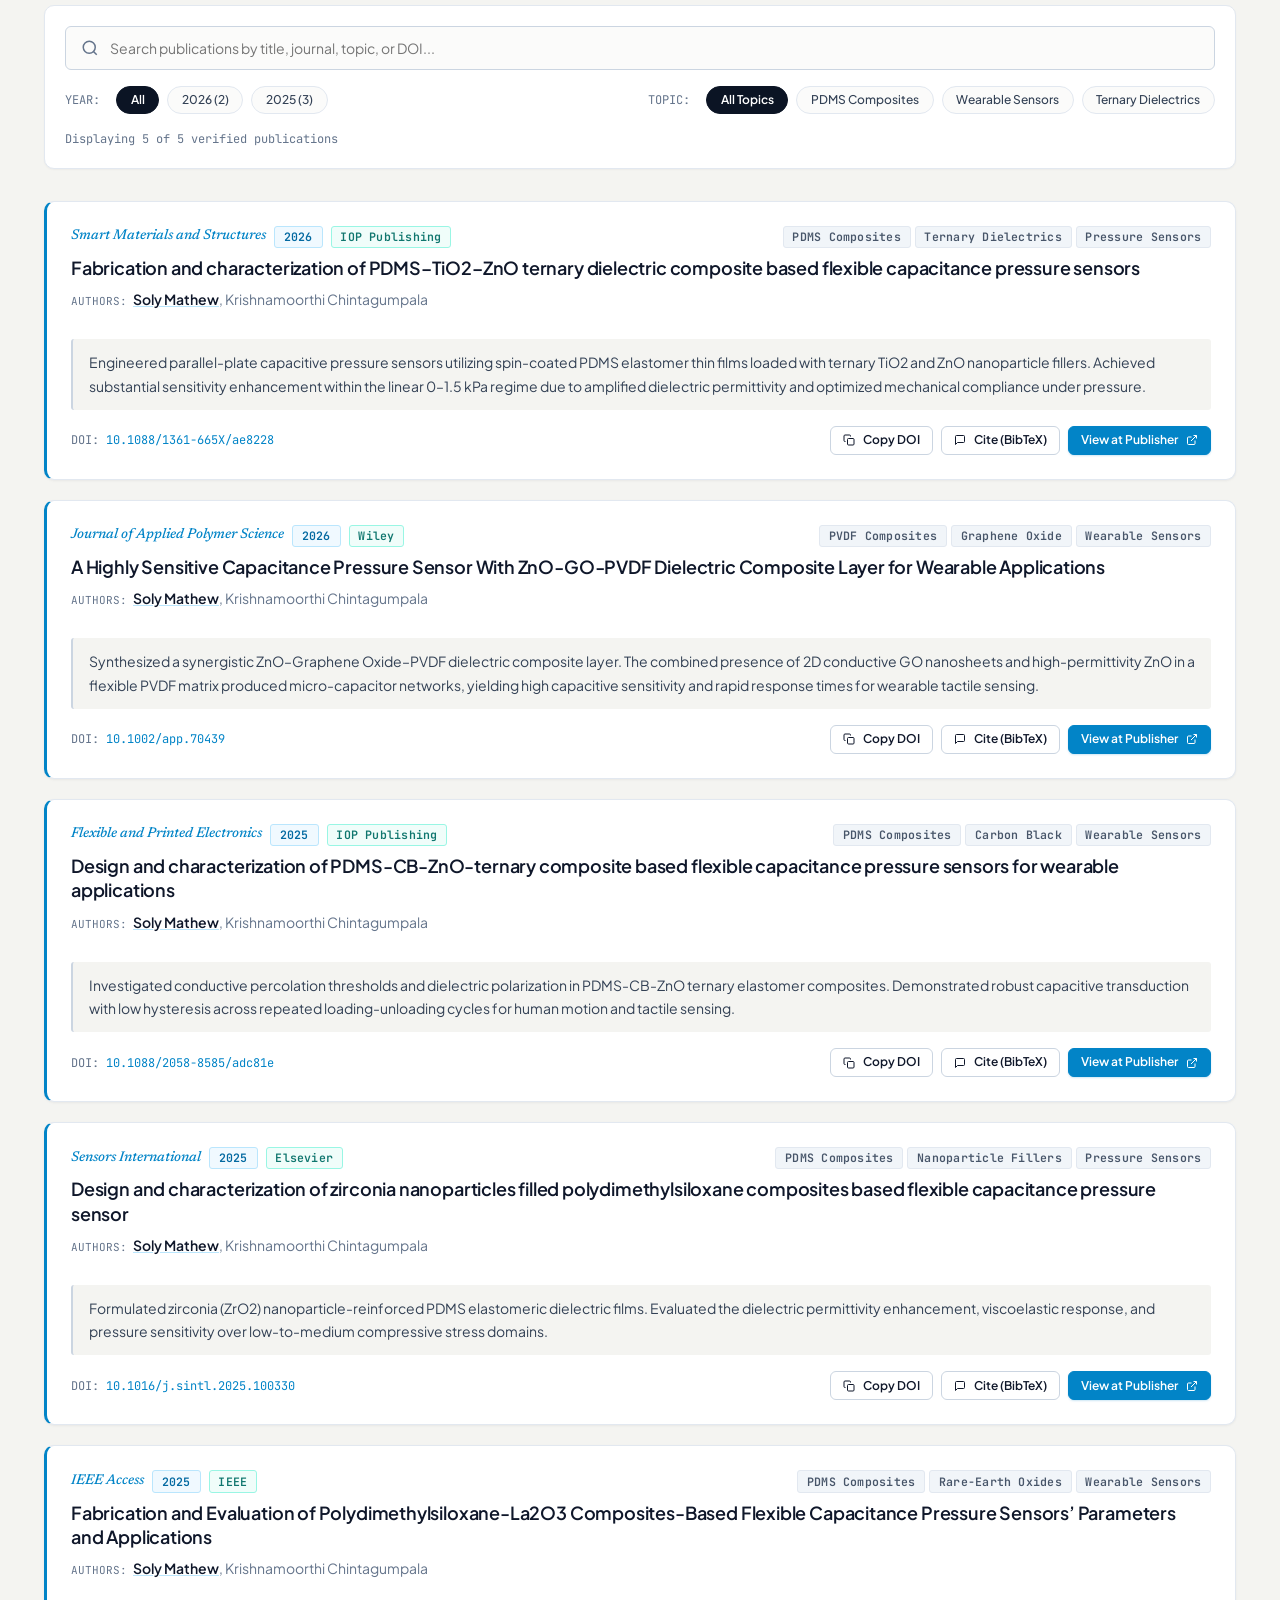
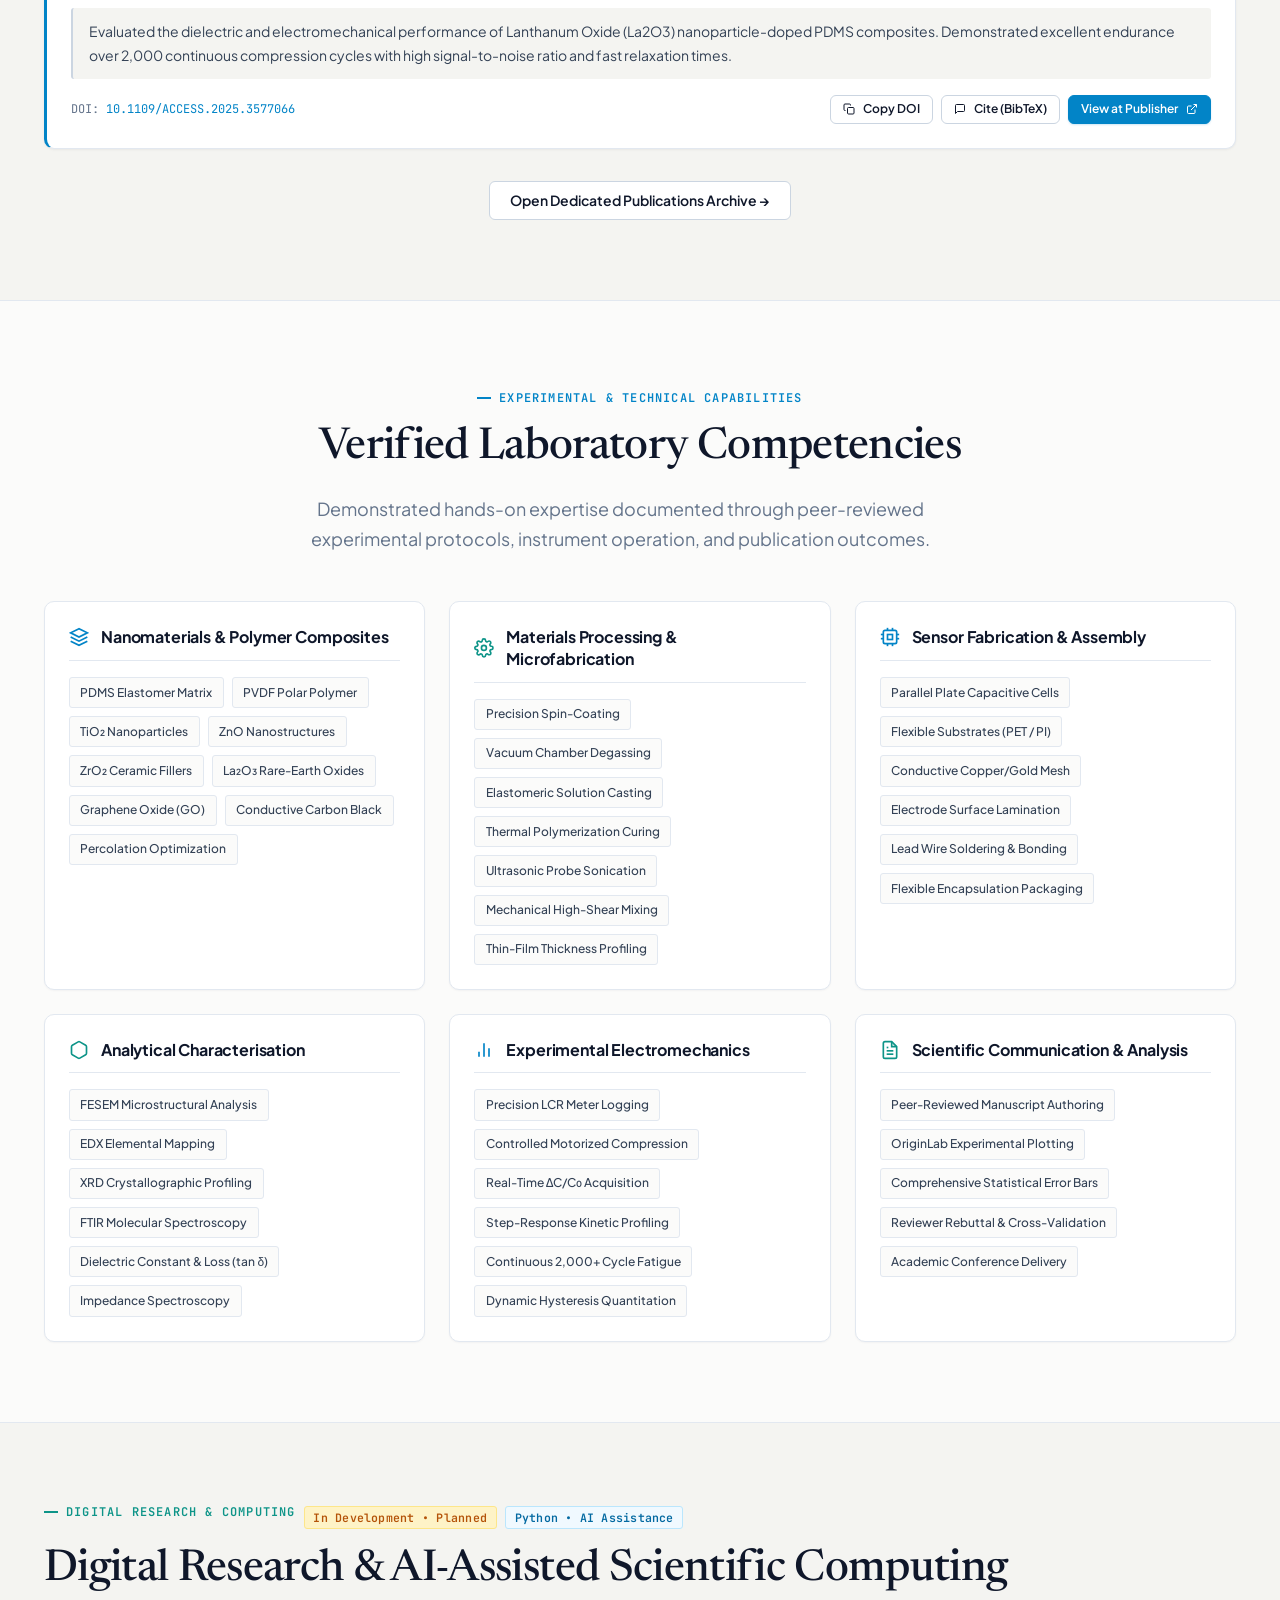
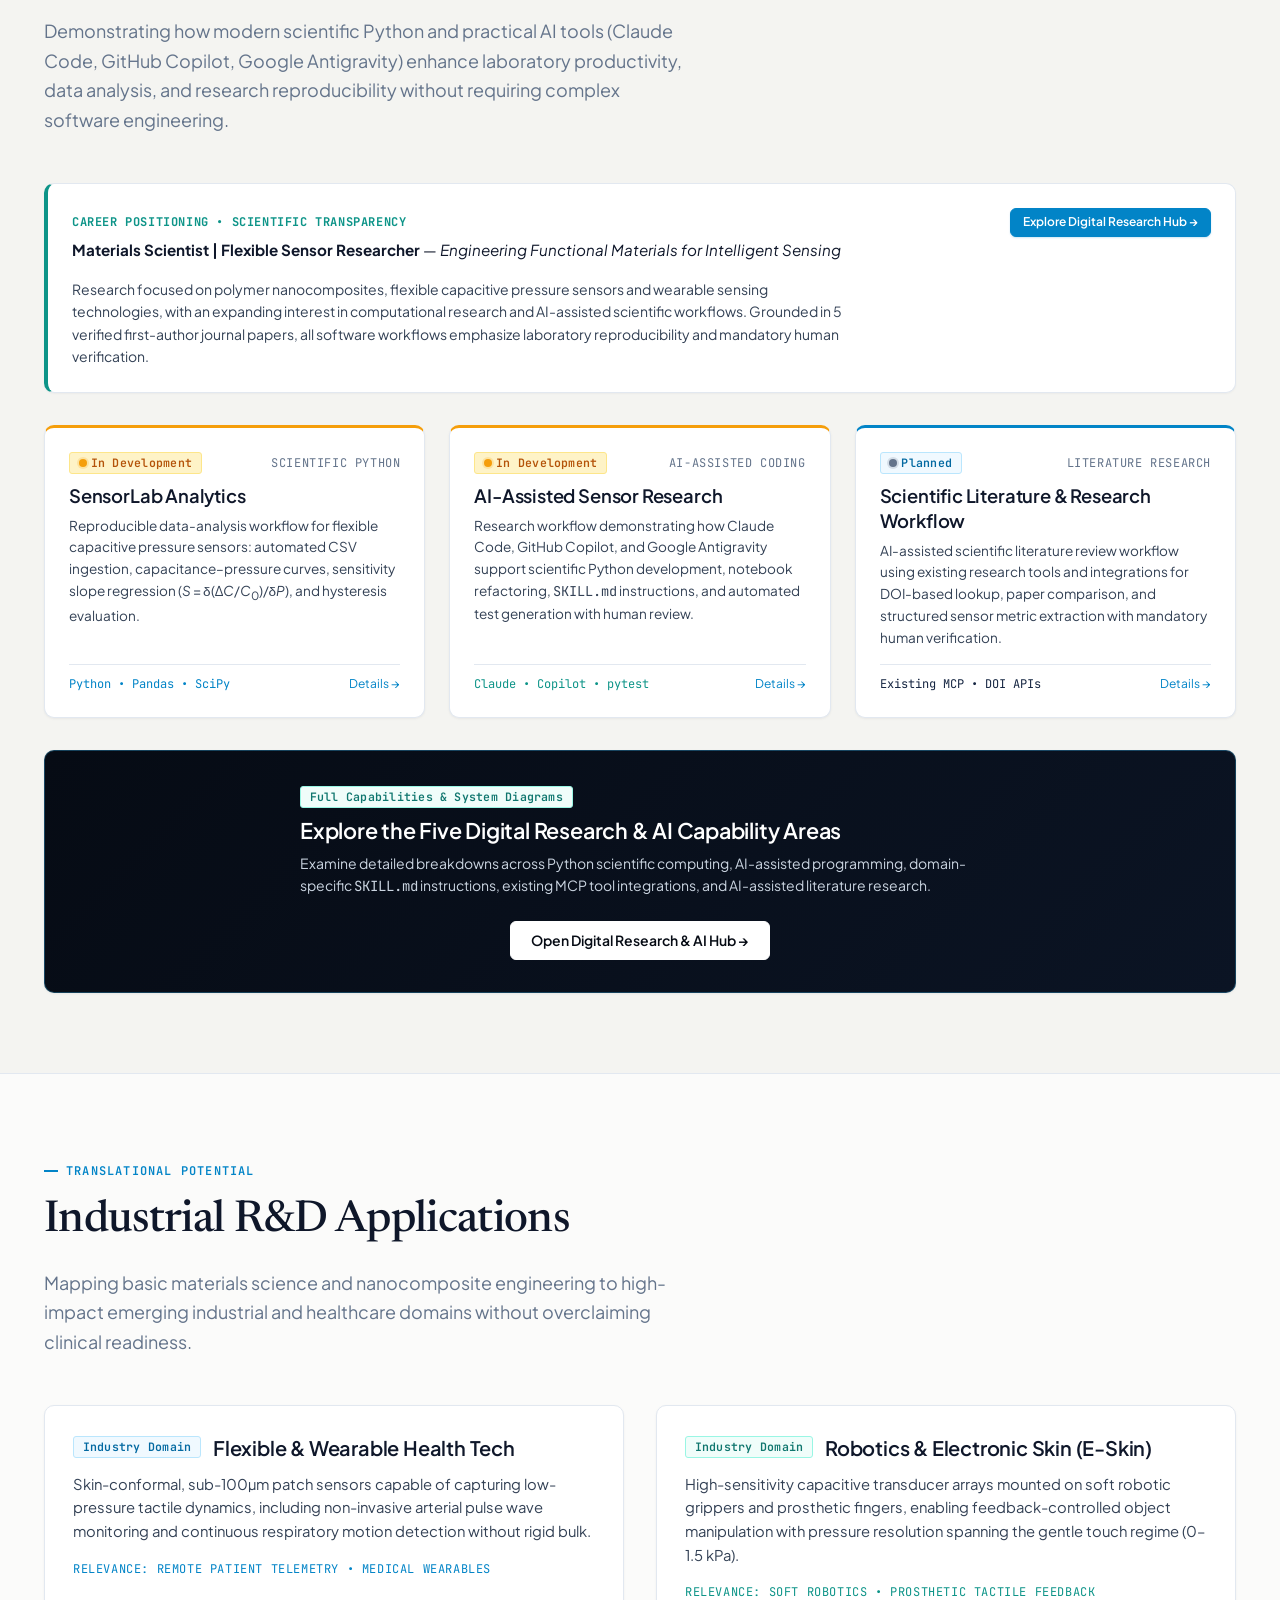
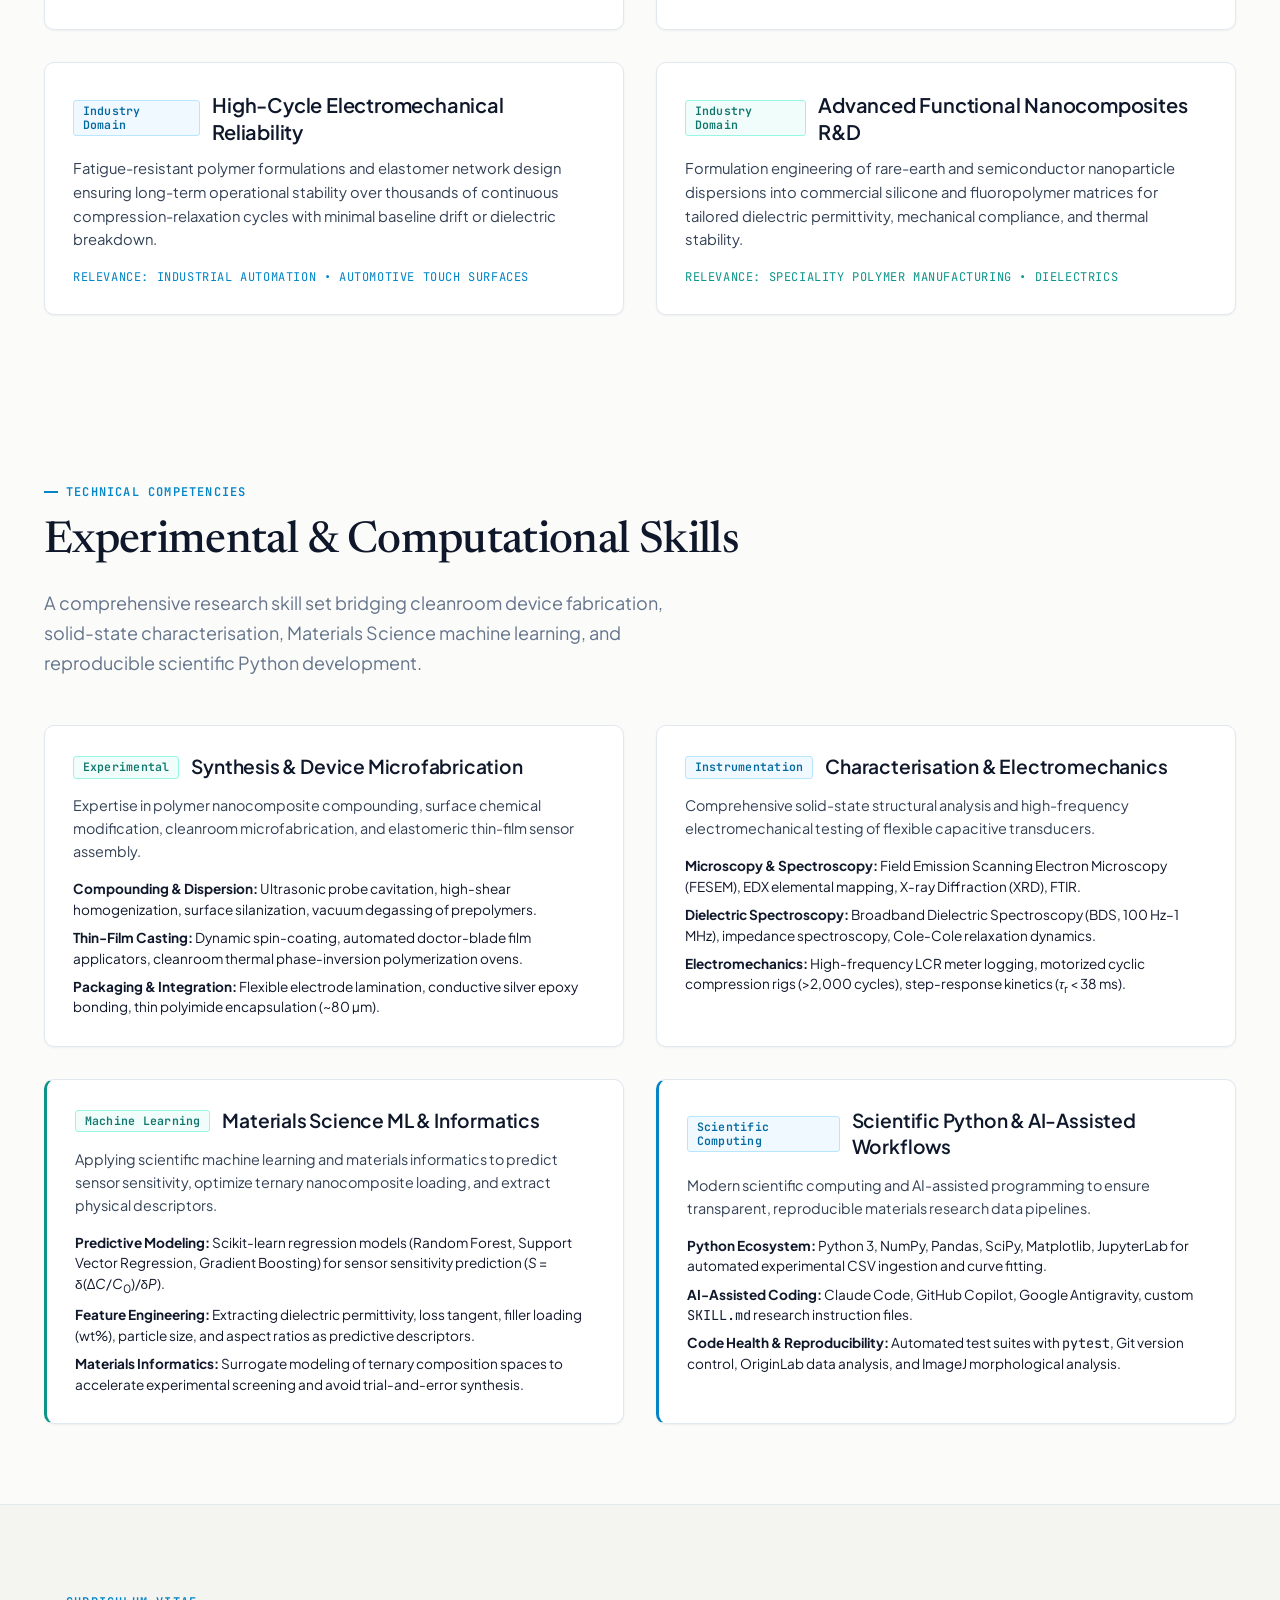
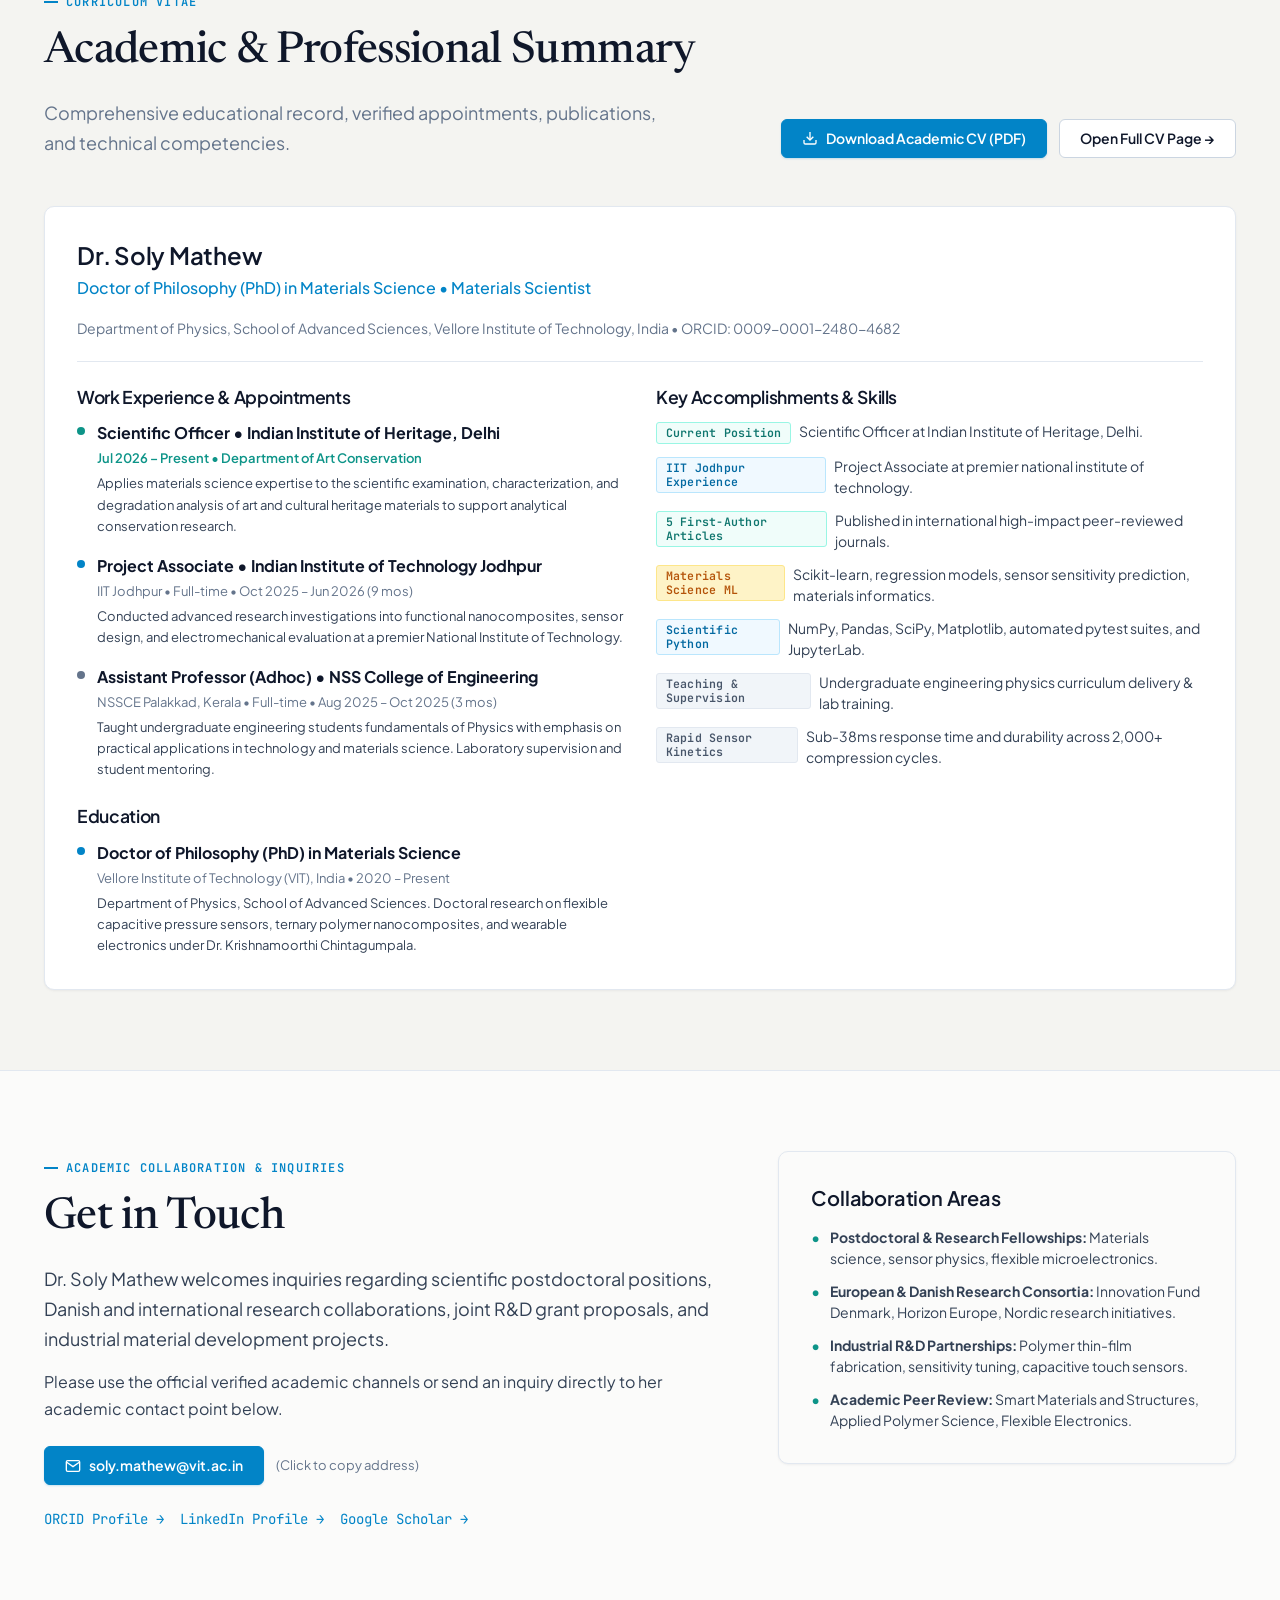
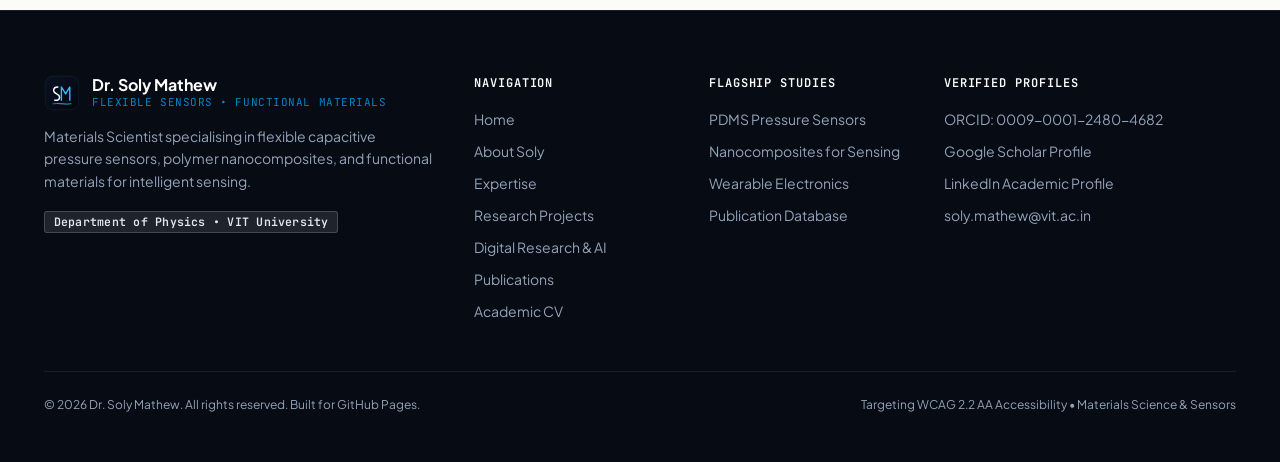
==== commit e775390c: "Add materials science visual backdrop to hero section with crystal lattice, polymer chains, and grap" ====
--- a/index.html
+++ b/index.html
@@ -106,6 +106,269 @@
 
     <!-- 1. HERO SECTION -->
     <section class="section section-hero" aria-labelledby="hero-heading">
+      <!-- Materials Science Scientific Visual Backdrop -->
+      <div class="hero-materials-backdrop" aria-hidden="true">
+        <svg viewBox="0 0 1600 900" fill="none" xmlns="http://www.w3.org/2000/svg" preserveAspectRatio="xMidYMid slice">
+          <defs>
+            <!-- Hexagonal Graphene Pattern -->
+            <pattern id="sci-hex-pattern" width="60" height="103.923" patternUnits="userSpaceOnUse" patternTransform="scale(1.2)">
+              <path d="M 30,0 L 60,17.32 L 60,51.96 L 30,69.28 L 0,51.96 L 0,17.32 Z M 30,103.92 L 60,86.6 L 60,51.96 M 0,51.96 L 0,86.6 L 30,103.92" 
+                    fill="none" stroke="rgba(45, 212, 191, 0.05)" stroke-width="1" />
+            </pattern>
+
+            <!-- Radial and Linear Gradients -->
+            <radialGradient id="node-glow-teal" cx="50%" cy="50%" r="50%">
+              <stop offset="0%" stop-color="#2dd4bf" stop-opacity="0.6" />
+              <stop offset="100%" stop-color="#0f766e" stop-opacity="0" />
+            </radialGradient>
+            <radialGradient id="node-glow-cyan" cx="50%" cy="50%" r="50%">
+              <stop offset="0%" stop-color="#38bdf8" stop-opacity="0.5" />
+              <stop offset="100%" stop-color="#0284c7" stop-opacity="0" />
+            </radialGradient>
+            <linearGradient id="polymer-grad" x1="0" y1="0" x2="1" y2="0">
+              <stop offset="0%" stop-color="#818cf8" stop-opacity="0.4" />
+              <stop offset="50%" stop-color="#2dd4bf" stop-opacity="0.7" />
+              <stop offset="100%" stop-color="#38bdf8" stop-opacity="0.4" />
+            </linearGradient>
+          </defs>
+
+          <!-- 1. Background Hexagonal Graphene Nanoscale Grid Mesh -->
+          <rect width="100%" height="100%" fill="url(#sci-hex-pattern)" opacity="0.9" />
+
+          <!-- Coordinate / Nanoscale Grid Reference Lines -->
+          <g opacity="0.14" stroke="#38bdf8" stroke-dasharray="2 6" stroke-width="0.8">
+            <line x1="80" y1="0" x2="80" y2="900" />
+            <line x1="500" y1="0" x2="500" y2="900" />
+            <line x1="1100" y1="0" x2="1100" y2="900" />
+            <line x1="1520" y1="0" x2="1520" y2="900" />
+            <line x1="0" y1="130" x2="1600" y2="130" />
+            <line x1="0" y1="780" x2="1600" y2="780" />
+          </g>
+
+          <!-- 2. Top-Right: 3D Nanocrystal Lattice Unit Cell (Tetragonal TiO2 / Perovskite) -->
+          <g transform="translate(1260, 45)">
+            <g class="sci-float" opacity="0.5">
+              <!-- Unit cell bounding wireframe -->
+              <polygon points="120,40 240,80 160,180 40,140" fill="rgba(20, 184, 166, 0.04)" stroke="#2dd4bf" stroke-width="1.3" stroke-dasharray="4 2" />
+              <polygon points="120,160 240,200 160,300 40,260" fill="rgba(56, 189, 248, 0.04)" stroke="#38bdf8" stroke-width="1.3" />
+              <line x1="120" y1="40" x2="120" y2="160" stroke="#2dd4bf" stroke-width="1.3" stroke-dasharray="4 2" />
+              <line x1="240" y1="80" x2="240" y2="200" stroke="#38bdf8" stroke-width="1.3" />
+              <line x1="160" y1="180" x2="160" y2="300" stroke="#38bdf8" stroke-width="1.3" />
+              <line x1="40" y1="140" x2="40" y2="260" stroke="#2dd4bf" stroke-width="1.3" />
+
+              <!-- Body-centered atom and coordination lines -->
+              <line x1="140" y1="170" x2="120" y2="40" stroke="#818cf8" stroke-width="0.8" stroke-dasharray="2 3" opacity="0.65" />
+              <line x1="140" y1="170" x2="240" y2="80" stroke="#818cf8" stroke-width="0.8" stroke-dasharray="2 3" opacity="0.65" />
+              <line x1="140" y1="170" x2="160" y2="180" stroke="#818cf8" stroke-width="0.8" stroke-dasharray="2 3" opacity="0.65" />
+              <line x1="140" y1="170" x2="40" y2="140" stroke="#818cf8" stroke-width="0.8" stroke-dasharray="2 3" opacity="0.65" />
+              <line x1="140" y1="170" x2="120" y2="160" stroke="#818cf8" stroke-width="0.8" stroke-dasharray="2 3" opacity="0.65" />
+              <line x1="140" y1="170" x2="240" y2="200" stroke="#818cf8" stroke-width="0.8" stroke-dasharray="2 3" opacity="0.65" />
+              <line x1="140" y1="170" x2="160" y2="300" stroke="#818cf8" stroke-width="0.8" stroke-dasharray="2 3" opacity="0.65" />
+              <line x1="140" y1="170" x2="40" y2="260" stroke="#818cf8" stroke-width="0.8" stroke-dasharray="2 3" opacity="0.65" />
+
+              <!-- Vertex Atoms -->
+              <circle cx="120" cy="40" r="4.5" fill="#2dd4bf" />
+              <circle cx="240" cy="80" r="4.5" fill="#38bdf8" />
+              <circle cx="160" cy="180" r="4.5" fill="#38bdf8" />
+              <circle cx="40" cy="140" r="4.5" fill="#2dd4bf" />
+              <circle cx="120" cy="160" r="4.5" fill="#2dd4bf" />
+              <circle cx="240" cy="200" r="4.5" fill="#38bdf8" />
+              <circle cx="160" cy="300" r="4.5" fill="#38bdf8" />
+              <circle cx="40" cy="260" r="4.5" fill="#2dd4bf" />
+
+              <!-- Center Cation (Ti4+ / Zn2+) -->
+              <circle cx="140" cy="170" r="7.5" fill="url(#node-glow-teal)" />
+              <circle cx="140" cy="170" r="4" fill="#a7f3d0" />
+
+              <!-- Crystallographic Annotation -->
+              <text x="50" y="325" fill="#5eead4" font-family="monospace" font-size="11" letter-spacing="1">CRYSTAL UNIT CELL [110]</text>
+              <text x="50" y="340" fill="#94a3b8" font-family="monospace" font-size="9" opacity="0.85">a=3.784&#197; &bull; c=9.514&#197; (Tetragonal)</text>
+            </g>
+          </g>
+
+          <!-- 3. Top-Left: Graphene Oxide Functionalized Monolayer Cluster -->
+          <g transform="translate(60, 45)">
+            <g class="sci-pulse" opacity="0.45">
+              <!-- Benzene / Carbon rings -->
+              <polygon points="80,40 115,20 150,40 150,80 115,100 80,80" fill="rgba(45, 212, 191, 0.06)" stroke="#2dd4bf" stroke-width="1.3" />
+              <polygon points="150,40 185,20 220,40 220,80 185,100 150,80" fill="rgba(56, 189, 248, 0.06)" stroke="#38bdf8" stroke-width="1.3" />
+              <polygon points="115,100 150,80 185,100 185,140 150,160 115,140" fill="rgba(45, 212, 191, 0.07)" stroke="#2dd4bf" stroke-width="1.3" />
+              <polygon points="45,100 80,80 115,100 115,140 80,160 45,140" fill="rgba(99, 102, 241, 0.05)" stroke="#818cf8" stroke-width="1.3" stroke-dasharray="3 2" />
+              <polygon points="80,160 115,140 150,160 150,200 115,220 80,200" fill="rgba(56, 189, 248, 0.05)" stroke="#38bdf8" stroke-width="1.3" />
+
+              <!-- Carbon Atoms at Vertices -->
+              <circle cx="80" cy="40" r="3.5" fill="#38bdf8" />
+              <circle cx="115" cy="20" r="3.5" fill="#2dd4bf" />
+              <circle cx="150" cy="40" r="3.5" fill="#38bdf8" />
+              <circle cx="185" cy="20" r="3.5" fill="#2dd4bf" />
+              <circle cx="220" cy="40" r="3.5" fill="#38bdf8" />
+              <circle cx="220" cy="80" r="3.5" fill="#2dd4bf" />
+              <circle cx="185" cy="100" r="3.5" fill="#38bdf8" />
+              <circle cx="150" cy="80" r="3.5" fill="#5eead4" />
+              <circle cx="115" cy="100" r="3.5" fill="#38bdf8" />
+              <circle cx="80" cy="80" r="3.5" fill="#2dd4bf" />
+              <circle cx="45" cy="100" r="3.5" fill="#818cf8" />
+              <circle cx="45" cy="140" r="3.5" fill="#818cf8" />
+              <circle cx="80" cy="160" r="3.5" fill="#38bdf8" />
+              <circle cx="115" cy="140" r="3.5" fill="#2dd4bf" />
+              <circle cx="150" cy="160" r="3.5" fill="#5eead4" />
+              <circle cx="185" cy="140" r="3.5" fill="#38bdf8" />
+              <circle cx="150" cy="200" r="3.5" fill="#2dd4bf" />
+              <circle cx="115" cy="220" r="3.5" fill="#38bdf8" />
+              <circle cx="80" cy="200" r="3.5" fill="#2dd4bf" />
+
+              <!-- Functional Oxygen Groups (-OH / Epoxy) on Nanocomposite -->
+              <line x1="185" y1="20" x2="208" y2="-6" stroke="#f43f5e" stroke-width="1.3" opacity="0.8" />
+              <circle cx="208" cy="-6" r="4.5" fill="#fb7185" />
+              <text x="218" y="-2" fill="#fecdd3" font-family="monospace" font-size="9.5" opacity="0.9">-OH</text>
+
+              <line x1="80" y1="40" x2="58" y2="14" stroke="#f59e0b" stroke-width="1.3" opacity="0.8" />
+              <circle cx="58" cy="14" r="4" fill="#fbbf24" />
+              <text x="22" y="17" fill="#fde68a" font-family="monospace" font-size="9.5" opacity="0.9">-COOH</text>
+
+              <!-- Annotation -->
+              <text x="45" y="245" fill="#38bdf8" font-family="monospace" font-size="10.5" letter-spacing="1">GRAPHENE OXIDE NANOSHEET</text>
+              <text x="45" y="259" fill="#94a3b8" font-family="monospace" font-size="9" opacity="0.85">sp&#178; Carbon Conjugation &bull; Interlayer d=0.34nm</text>
+            </g>
+          </g>
+
+          <!-- 4. Bottom-Left / Center: PDMS Siloxane Polymer Backbone Chain -->
+          <g transform="translate(60, 715)">
+            <g class="sci-float" opacity="0.48">
+              <!-- Alternating -Si-O-Si-O- backbone with 143 deg bond angles -->
+              <path d="M 0,60 L 60,30 L 120,65 L 180,30 L 240,65 L 300,30 L 360,65 L 420,30 L 480,65 L 540,30" 
+                    fill="none" stroke="url(#polymer-grad)" stroke-width="2.4" stroke-linecap="round" />
+
+              <!-- Silicon and Oxygen Nodes -->
+              <!-- Si 1 -->
+              <circle cx="60" cy="30" r="6" fill="#38bdf8" />
+              <line x1="60" y1="30" x2="50" y2="3" stroke="#38bdf8" stroke-width="1.3" />
+              <line x1="60" y1="30" x2="70" y2="3" stroke="#38bdf8" stroke-width="1.3" />
+              <text x="42" y="-1" fill="#7dd3fc" font-family="monospace" font-size="9">CH&#8323;</text>
+              <text x="68" y="-1" fill="#7dd3fc" font-family="monospace" font-size="9">CH&#8323;</text>
+              <text x="54" y="33" fill="#0f172a" font-family="monospace" font-size="7.5" font-weight="bold">Si</text>
+
+              <!-- O 1 -->
+              <circle cx="120" cy="65" r="4.5" fill="#f43f5e" opacity="0.85" />
+              <text x="117" y="68" fill="#ffffff" font-family="monospace" font-size="7.5" font-weight="bold">O</text>
+
+              <!-- Si 2 -->
+              <circle cx="180" cy="30" r="6" fill="#38bdf8" />
+              <line x1="180" y1="30" x2="170" y2="3" stroke="#38bdf8" stroke-width="1.3" />
+              <line x1="180" y1="30" x2="190" y2="3" stroke="#38bdf8" stroke-width="1.3" />
+              <text x="162" y="-1" fill="#7dd3fc" font-family="monospace" font-size="9">CH&#8323;</text>
+              <text x="188" y="-1" fill="#7dd3fc" font-family="monospace" font-size="9">CH&#8323;</text>
+              <text x="174" y="33" fill="#0f172a" font-family="monospace" font-size="7.5" font-weight="bold">Si</text>
+
+              <!-- O 2 -->
+              <circle cx="240" cy="65" r="4.5" fill="#f43f5e" opacity="0.85" />
+              <text x="237" y="68" fill="#ffffff" font-family="monospace" font-size="7.5" font-weight="bold">O</text>
+
+              <!-- Si 3 -->
+              <circle cx="300" cy="30" r="6" fill="#38bdf8" />
+              <line x1="300" y1="30" x2="290" y2="3" stroke="#38bdf8" stroke-width="1.3" />
+              <line x1="300" y1="30" x2="310" y2="3" stroke="#38bdf8" stroke-width="1.3" />
+              <text x="282" y="-1" fill="#7dd3fc" font-family="monospace" font-size="9">CH&#8323;</text>
+              <text x="308" y="-1" fill="#7dd3fc" font-family="monospace" font-size="9">CH&#8323;</text>
+              <text x="294" y="33" fill="#0f172a" font-family="monospace" font-size="7.5" font-weight="bold">Si</text>
+
+              <!-- O 3 -->
+              <circle cx="360" cy="65" r="4.5" fill="#f43f5e" opacity="0.85" />
+              <text x="357" y="68" fill="#ffffff" font-family="monospace" font-size="7.5" font-weight="bold">O</text>
+
+              <!-- Si 4 -->
+              <circle cx="420" cy="30" r="6" fill="#38bdf8" />
+              <line x1="420" y1="30" x2="410" y2="3" stroke="#38bdf8" stroke-width="1.3" />
+              <line x1="420" y1="30" x2="430" y2="3" stroke="#38bdf8" stroke-width="1.3" />
+              <text x="402" y="-1" fill="#7dd3fc" font-family="monospace" font-size="9">CH&#8323;</text>
+              <text x="428" y="-1" fill="#7dd3fc" font-family="monospace" font-size="9">CH&#8323;</text>
+              <text x="414" y="33" fill="#0f172a" font-family="monospace" font-size="7.5" font-weight="bold">Si</text>
+
+              <!-- O 4 -->
+              <circle cx="480" cy="65" r="4.5" fill="#f43f5e" opacity="0.85" />
+              <text x="477" y="68" fill="#ffffff" font-family="monospace" font-size="7.5" font-weight="bold">O</text>
+
+              <!-- Polymer Label -->
+              <text x="60" y="95" fill="#2dd4bf" font-family="monospace" font-size="10.5" letter-spacing="1">POLYDIMETHYLSILOXANE (PDMS) ELASTOMER BACKBONE</text>
+              <text x="60" y="109" fill="#94a3b8" font-family="monospace" font-size="9" opacity="0.85">-[Si(CH&#8323;)&#8322;-O]-&#8345; &bull; Flexible Dielectric Matrix &bull; &theta;(Si-O-Si) &asymp; 143&deg;</text>
+            </g>
+          </g>
+
+          <!-- 5. Bottom-Right: Flexible Capacitive Sensor Transducer Schematic -->
+          <g transform="translate(1080, 560)" opacity="0.5">
+            <!-- Technical frame / schematic border -->
+            <rect x="0" y="0" width="470" height="270" rx="8" fill="rgba(15, 23, 42, 0.65)" stroke="#334155" stroke-width="1" />
+            
+            <text x="24" y="32" fill="#38bdf8" font-family="monospace" font-size="10.5" letter-spacing="1">FLEXIBLE CAPACITIVE TRANSDUCER ARCHITECTURE</text>
+            <text x="24" y="47" fill="#94a3b8" font-family="monospace" font-size="9">Micro-Structured Dielectric &bull; Parallel Plate Electrodes</text>
+
+            <!-- Top Flexible Electrode (ITO / PET / Au) -->
+            <rect x="30" y="65" width="280" height="10" rx="3" fill="#38bdf8" fill-opacity="0.3" stroke="#38bdf8" stroke-width="1.2" />
+            <text x="320" y="73" fill="#7dd3fc" font-family="monospace" font-size="9">Top Electrode</text>
+
+            <!-- Micro-pyramidal / Textured Dielectric Layer with embedded nanoparticles -->
+            <path d="M 30,75 L 50,95 L 70,75 L 90,95 L 110,75 L 130,95 L 150,75 L 170,95 L 190,75 L 210,95 L 230,75 L 250,95 L 270,75 L 290,95 L 310,75 L 310,130 L 30,130 Z" 
+                  fill="rgba(45, 212, 191, 0.1)" stroke="#2dd4bf" stroke-width="1" stroke-dasharray="2 2" />
+            
+            <!-- Embedded Nanoparticles (TiO2 / Ceramic Fillers) -->
+            <circle cx="65" cy="110" r="3.5" fill="#2dd4bf" opacity="0.85" />
+            <circle cx="105" cy="118" r="4" fill="#38bdf8" opacity="0.95" />
+            <circle cx="145" cy="108" r="3" fill="#818cf8" opacity="0.85" />
+            <circle cx="185" cy="116" r="4.5" fill="#2dd4bf" opacity="0.95" />
+            <circle cx="225" cy="110" r="3" fill="#38bdf8" opacity="0.85" />
+            <circle cx="265" cy="118" r="4" fill="#818cf8" opacity="0.85" />
+
+            <!-- Electric field lines (vertical gradient arrows) -->
+            <g stroke="#38bdf8" stroke-width="1" stroke-dasharray="2 3" opacity="0.55">
+              <line x1="85" y1="75" x2="85" y2="130" />
+              <line x1="125" y1="75" x2="125" y2="130" />
+              <line x1="165" y1="75" x2="165" y2="130" />
+              <line x1="205" y1="75" x2="205" y2="130" />
+              <line x1="245" y1="75" x2="245" y2="130" />
+            </g>
+
+            <!-- Bottom Substrate / Electrode -->
+            <rect x="30" y="130" width="280" height="10" rx="3" fill="#2dd4bf" fill-opacity="0.3" stroke="#2dd4bf" stroke-width="1.2" />
+            <text x="320" y="138" fill="#5eead4" font-family="monospace" font-size="9">Bottom Electrode</text>
+
+            <!-- Transducer Sensitivity & Capacitance Equation Box -->
+            <rect x="30" y="158" width="410" height="42" rx="4" fill="rgba(2, 6, 23, 0.7)" stroke="rgba(56, 189, 248, 0.3)" stroke-width="0.8" />
+            <text x="42" y="176" fill="#f8fafc" font-family="monospace" font-size="10.5" font-weight="bold">
+              C = &epsilon;&#8320;&epsilon;&#7523;(A/d) &bull; Sensitivity S = &delta;(&Delta;C/C&#8320;) / &delta;P
+            </text>
+            <text x="42" y="191" fill="#94a3b8" font-family="monospace" font-size="9">
+              High linearity range (0&#8211;50 kPa) &bull; Response time &tau; &lt; 20 ms
+            </text>
+
+            <!-- Radial Artery Pulse Waveform Kinematics (Small Inset Graph) -->
+            <g transform="translate(30, 216)">
+              <text x="0" y="14" fill="#cbd5e1" font-family="monospace" font-size="9">Arterial Pulse P(t):</text>
+              <!-- Waveform with Percussion P1, Tidal P2, Dicrotic P3 -->
+              <path d="M 125,18 Q 140,18 150,-10 Q 155,-18 160,-12 Q 165,-2 175,0 Q 180,2 185,-6 Q 192,-8 200,8 Q 210,18 230,18 Q 250,18 260,-10 Q 265,-18 270,-12 Q 275,-2 285,0 Q 290,2 295,-6 Q 302,-8 310,8 Q 320,18 340,18" 
+                    fill="none" stroke="#2dd4bf" stroke-width="1.8" />
+              <!-- Points P1, P2, P3 -->
+              <circle cx="157" cy="-15" r="2.5" fill="#38bdf8" />
+              <text x="154" y="-21" fill="#38bdf8" font-family="monospace" font-size="8">P&#8321;</text>
+              <circle cx="175" cy="0" r="2.5" fill="#2dd4bf" />
+              <text x="172" y="-5" fill="#2dd4bf" font-family="monospace" font-size="8">P&#8322;</text>
+              <circle cx="188" cy="-7" r="2.5" fill="#f43f5e" />
+              <text x="187" y="-12" fill="#fb7185" font-family="monospace" font-size="8">P&#8323;</text>
+              <text x="355" y="14" fill="#94a3b8" font-family="monospace" font-size="8">Radial Pulse</text>
+            </g>
+          </g>
+
+          <!-- 6. Floating Atomic Orbitals & Measurement Annotations behind center/right -->
+          <g transform="translate(930, 260)">
+            <g class="sci-orbit" opacity="0.35">
+              <ellipse cx="0" cy="0" rx="90" ry="32" fill="none" stroke="#38bdf8" stroke-width="0.9" stroke-dasharray="4 4" transform="rotate(25)" />
+              <ellipse cx="0" cy="0" rx="90" ry="32" fill="none" stroke="#2dd4bf" stroke-width="0.9" stroke-dasharray="4 4" transform="rotate(-35)" />
+              <circle cx="70" cy="22" r="3.5" fill="#38bdf8" />
+              <circle cx="-65" cy="-28" r="3" fill="#2dd4bf" />
+            </g>
+          </g>
+
+        </svg>
+      </div>
       <div class="container hero-grid">
         
         <!-- Left Hero Content -->
--- a/css/pages.css
+++ b/css/pages.css
@@ -6,12 +6,72 @@
 /* --------------------------------------------------------------------------
    1. Homepage Hero Section
    -------------------------------------------------------------------------- */
+.section-hero {
+  position: relative;
+  overflow: hidden;
+  background: 
+    radial-gradient(circle at 18% 25%, rgba(20, 184, 166, 0.12) 0%, transparent 40%),
+    radial-gradient(circle at 82% 65%, rgba(56, 189, 248, 0.10) 0%, transparent 45%),
+    radial-gradient(circle at 50% 90%, rgba(99, 102, 241, 0.08) 0%, transparent 40%),
+    var(--color-navy-950);
+}
+
+.hero-materials-backdrop {
+  position: absolute;
+  inset: 0;
+  width: 100%;
+  height: 100%;
+  pointer-events: none;
+  z-index: 0;
+  overflow: hidden;
+}
+
+.hero-materials-backdrop svg {
+  width: 100%;
+  height: 100%;
+  display: block;
+}
+
 .hero-grid {
+  position: relative;
+  z-index: 1;
   display: grid;
   grid-template-columns: 1.15fr 0.85fr;
   align-items: center;
   gap: var(--space-12);
   min-height: calc(85vh - 72px);
+}
+
+/* Subtle scientific animations for hero materials motifs */
+@keyframes sciFloatSlow {
+  0%, 100% { transform: translateY(0px) rotate(0deg); }
+  50% { transform: translateY(-7px) rotate(1deg); }
+}
+
+@keyframes sciPulseSlow {
+  0%, 100% { opacity: 0.32; }
+  50% { opacity: 0.55; }
+}
+
+@keyframes sciOrbitSlow {
+  from { transform: rotate(0deg); }
+  to { transform: rotate(360deg); }
+}
+
+@media (prefers-reduced-motion: no-preference) {
+  .sci-float {
+    transform-box: fill-box;
+    transform-origin: center;
+    animation: sciFloatSlow 10s ease-in-out infinite;
+  }
+  .sci-pulse {
+    animation: sciPulseSlow 6s ease-in-out infinite;
+  }
+  .sci-orbit {
+    transform-box: fill-box;
+    transform-origin: center;
+    animation: sciOrbitSlow 40s linear infinite;
+  }
 }
 
 .hero-content {
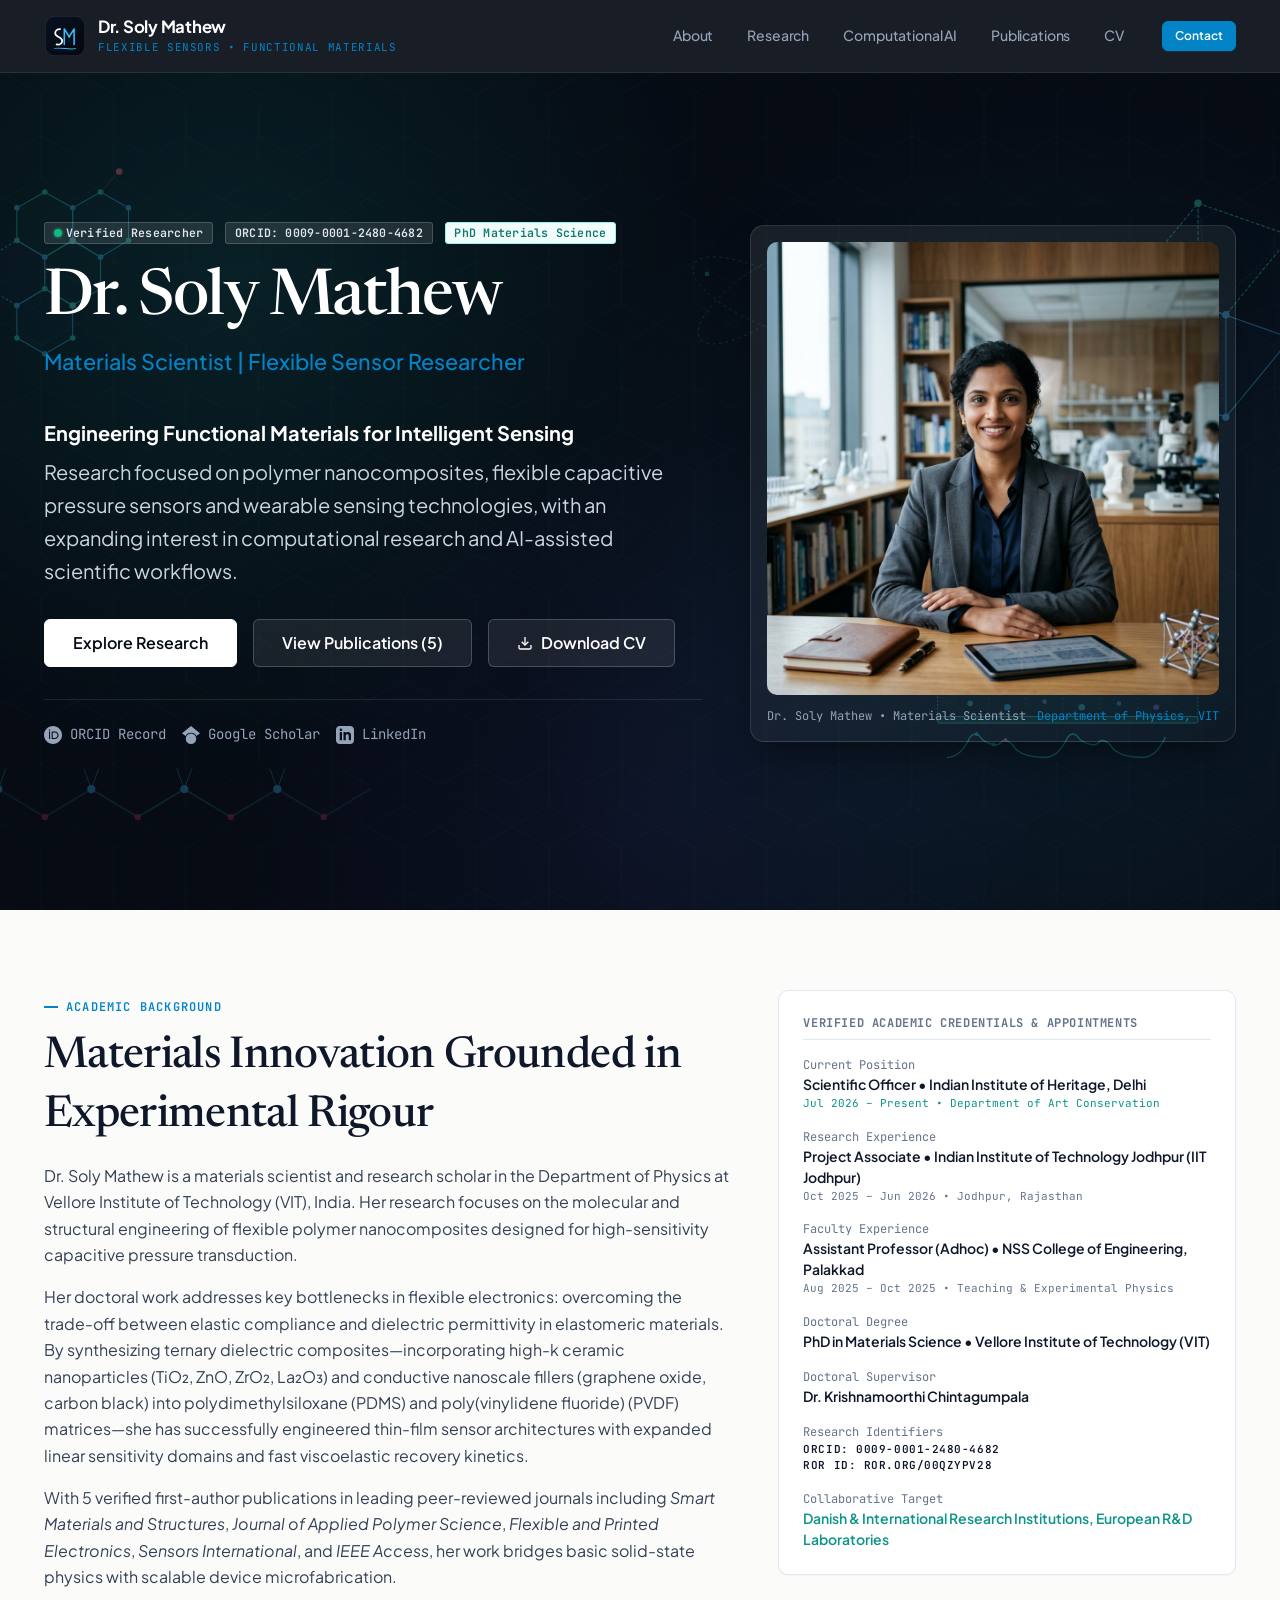
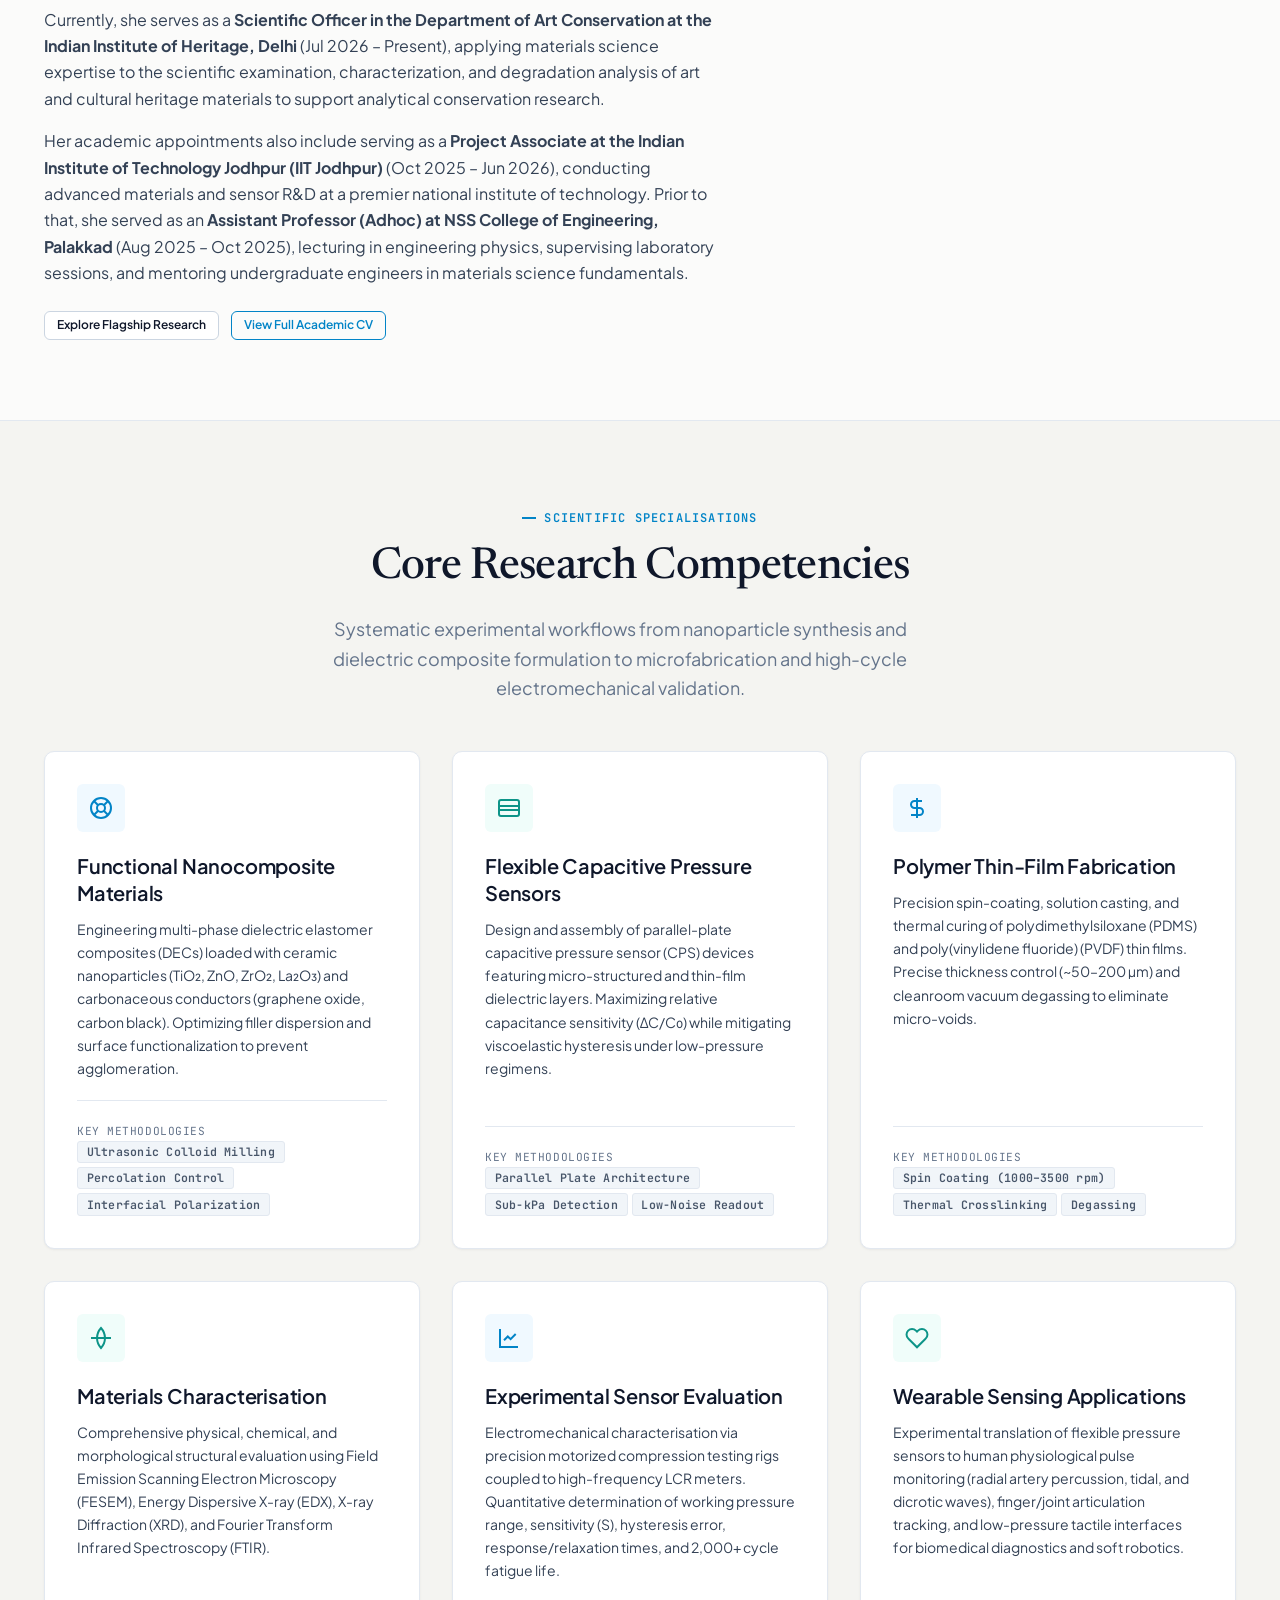
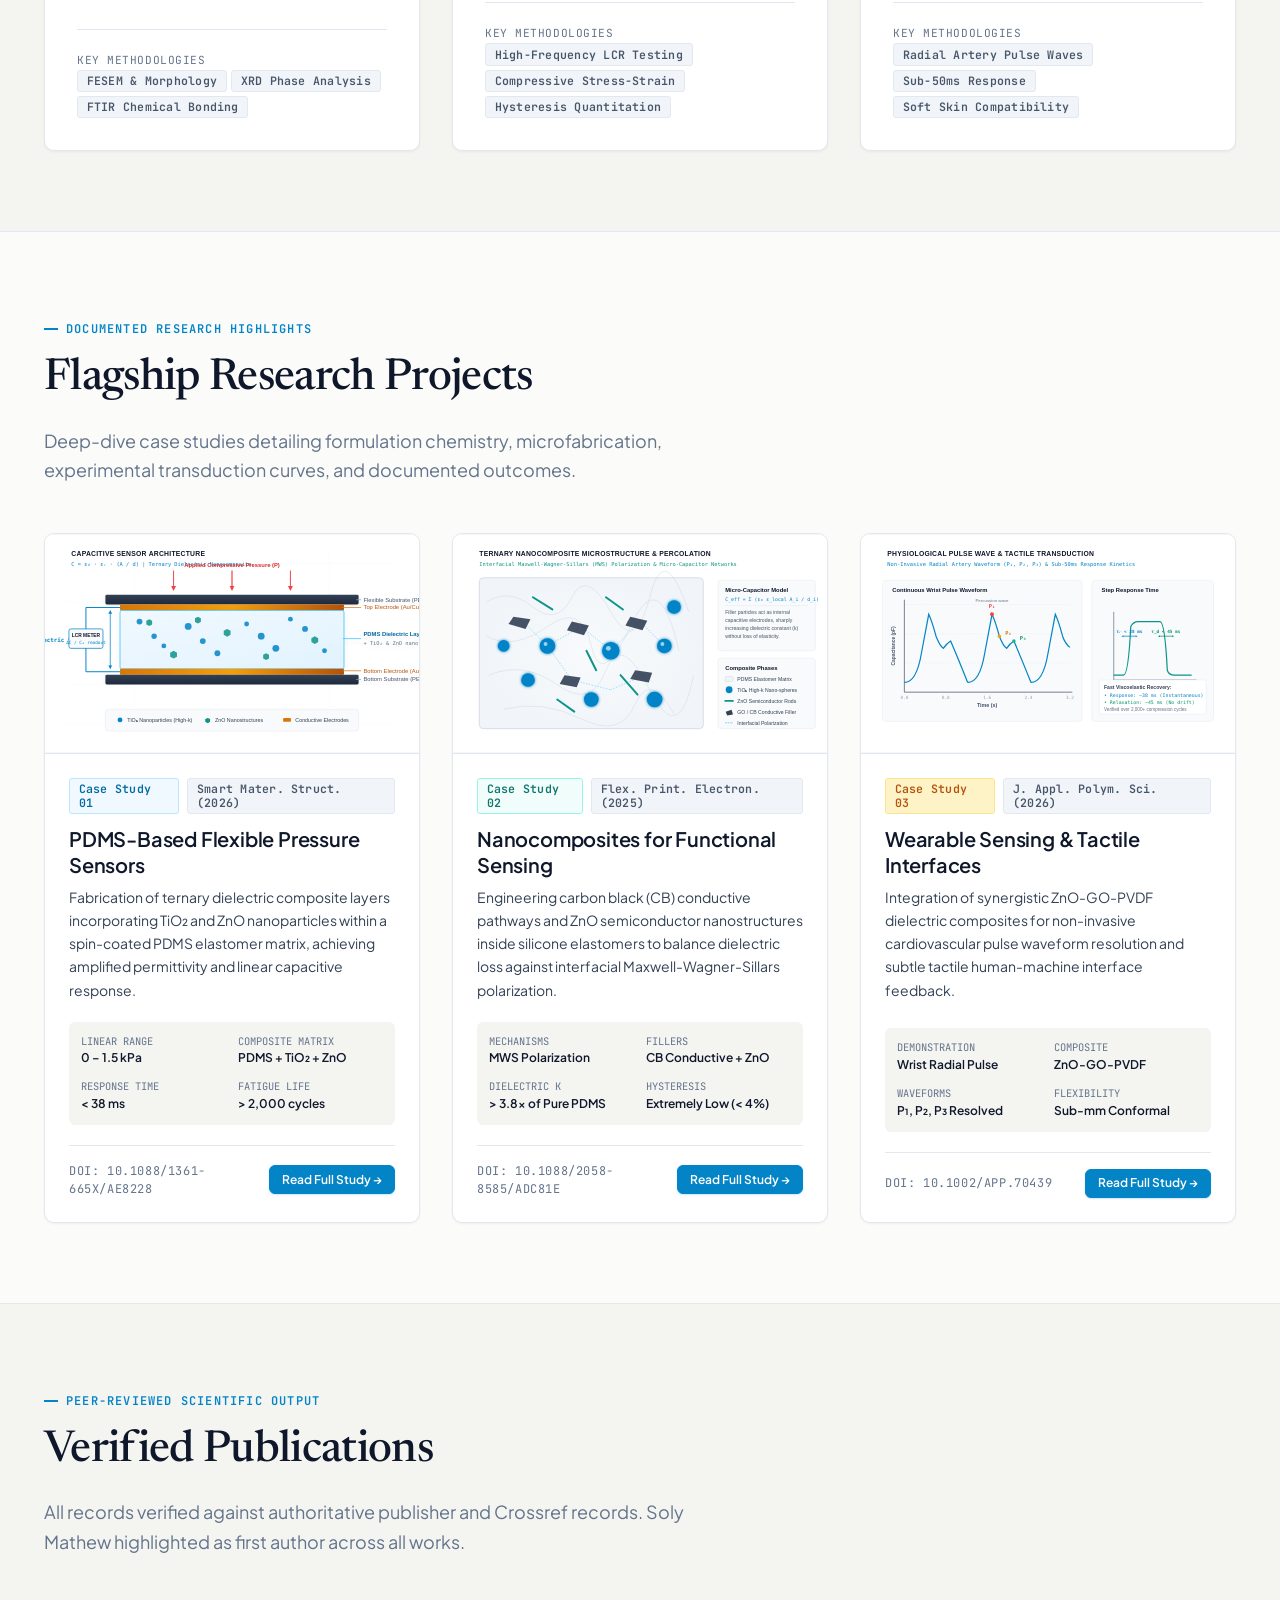
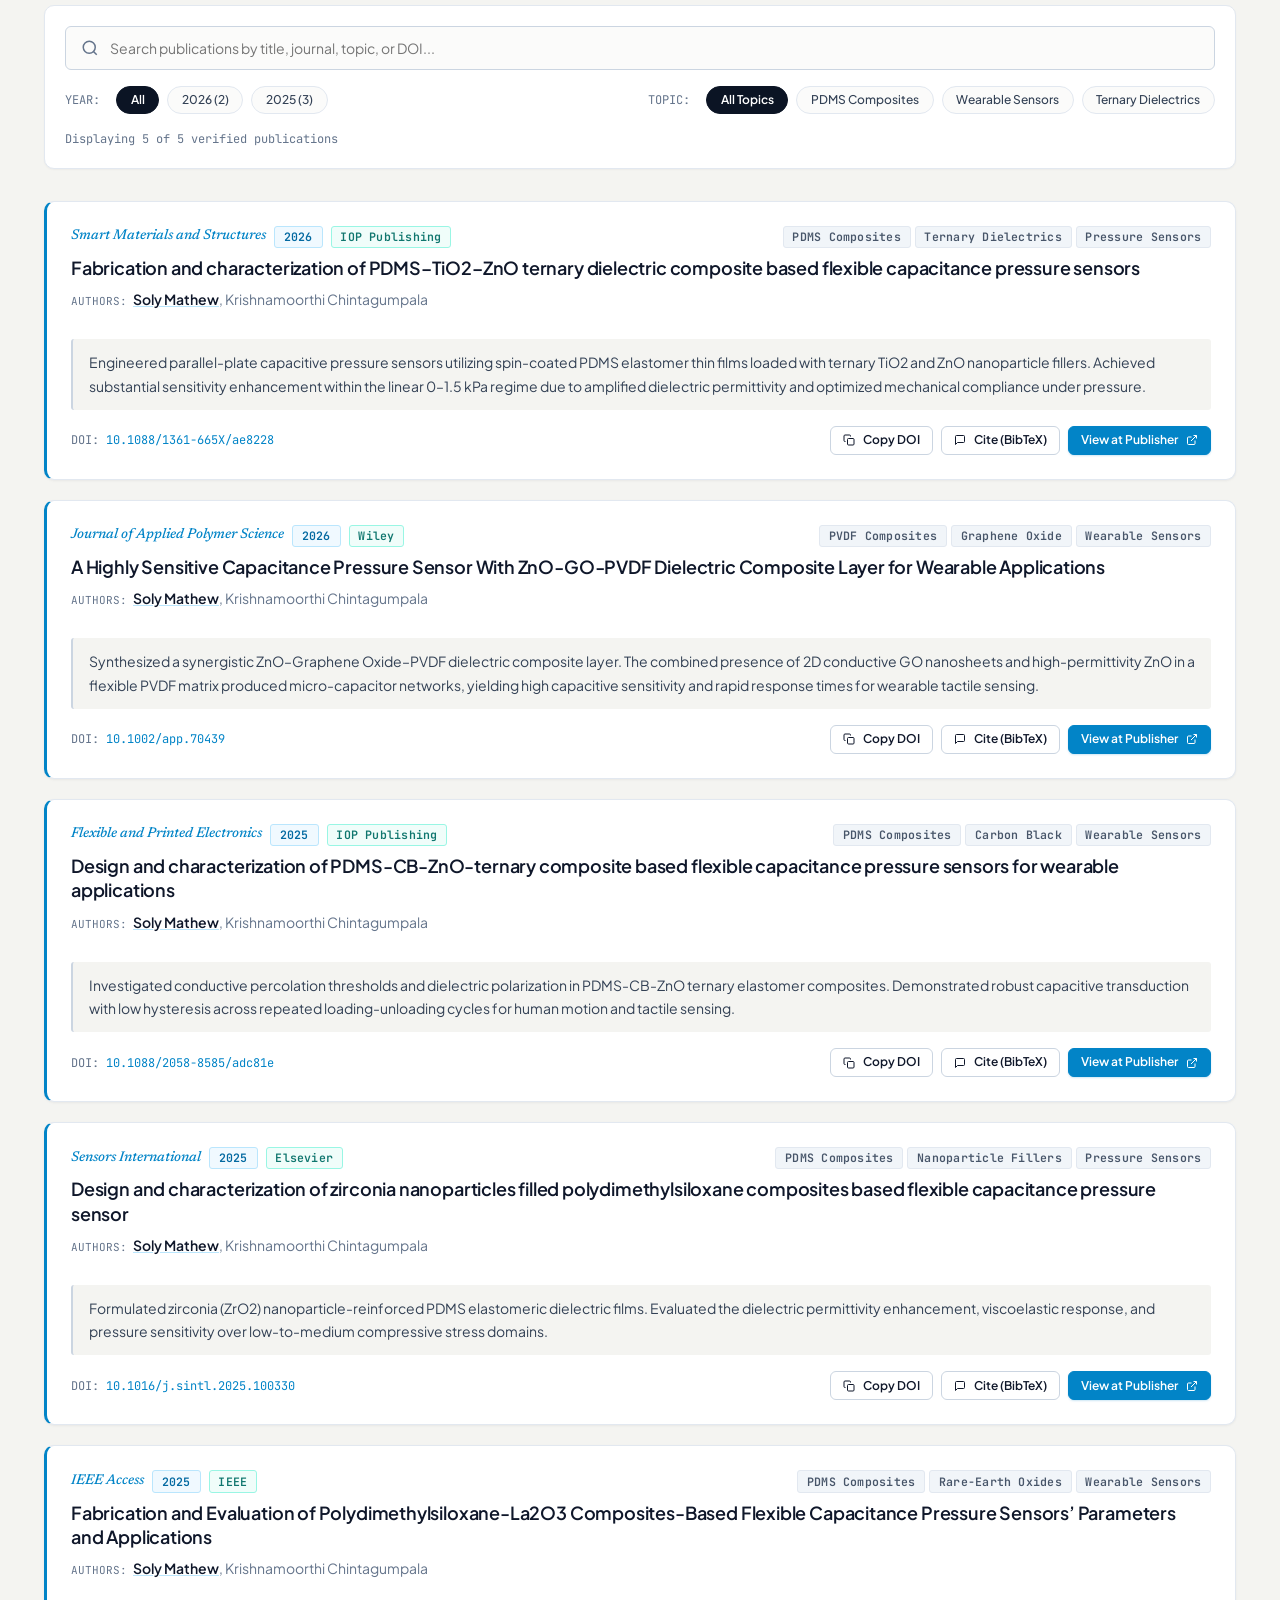
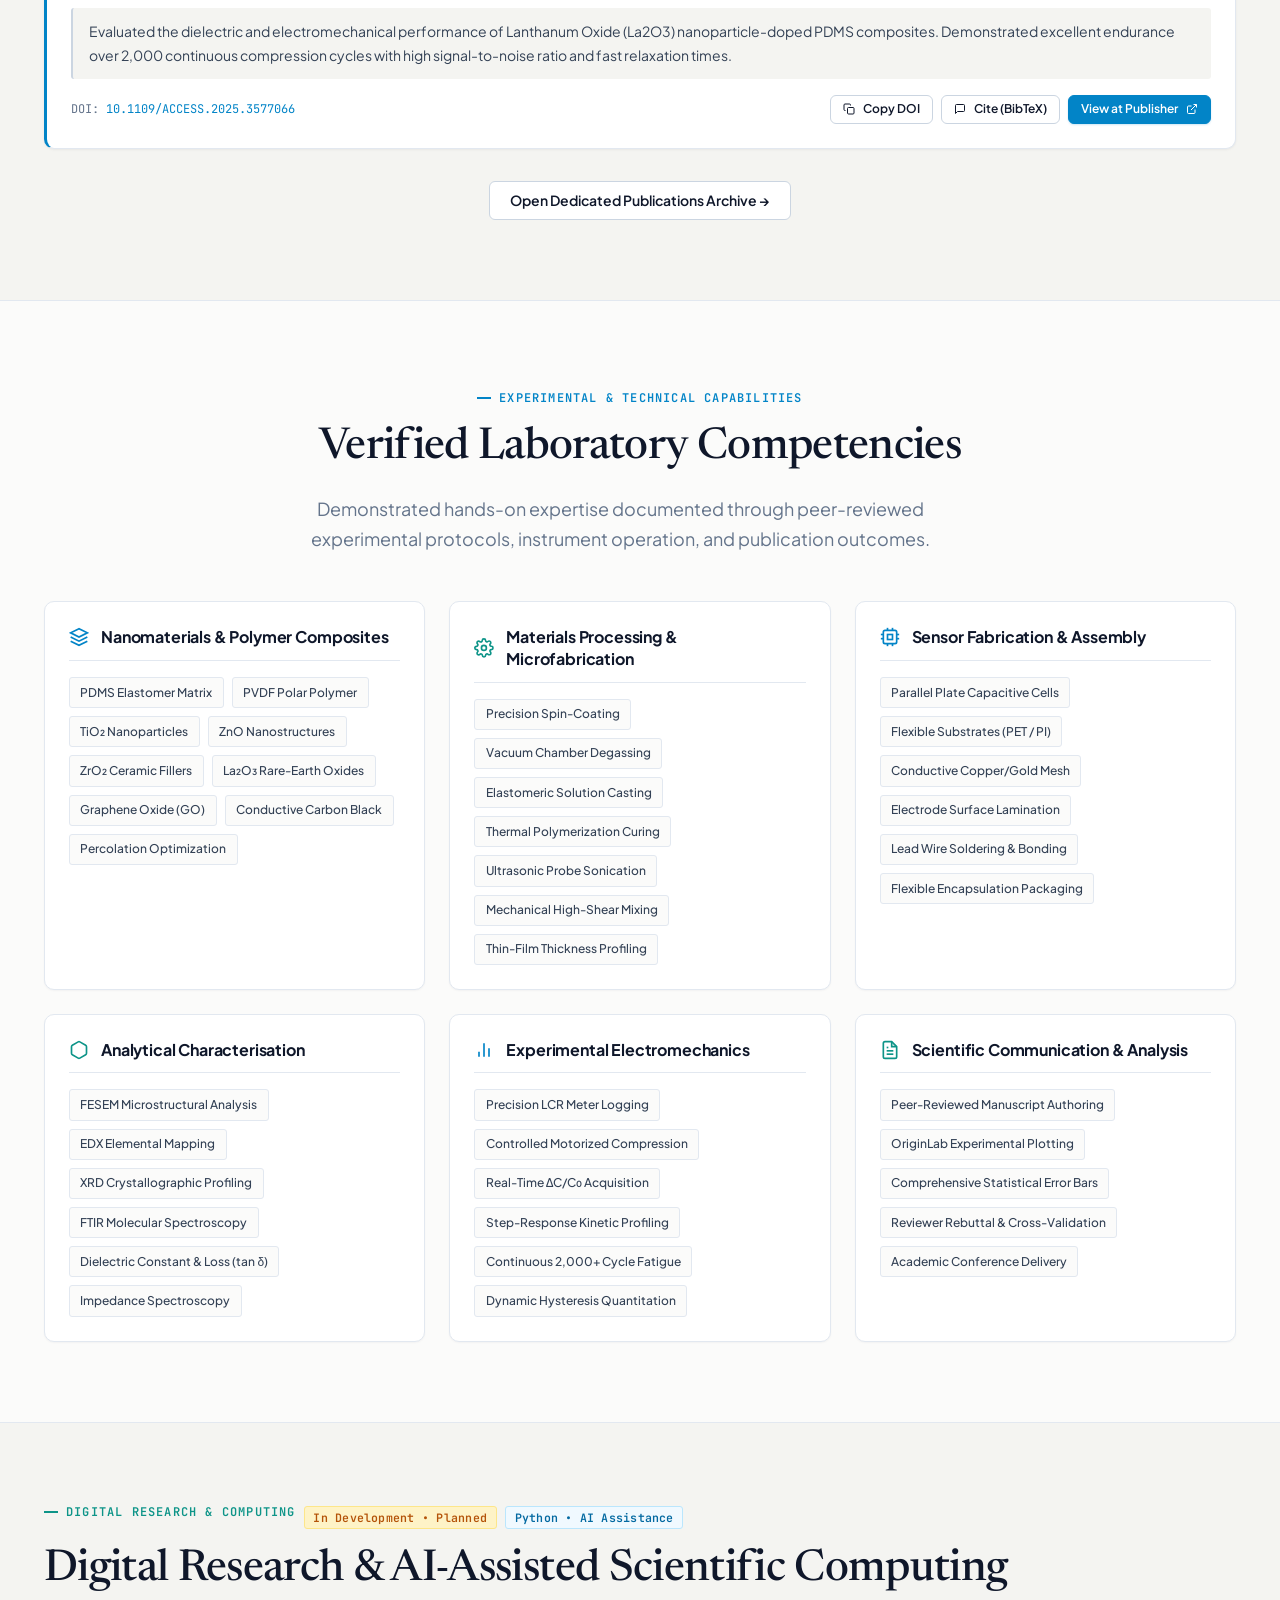
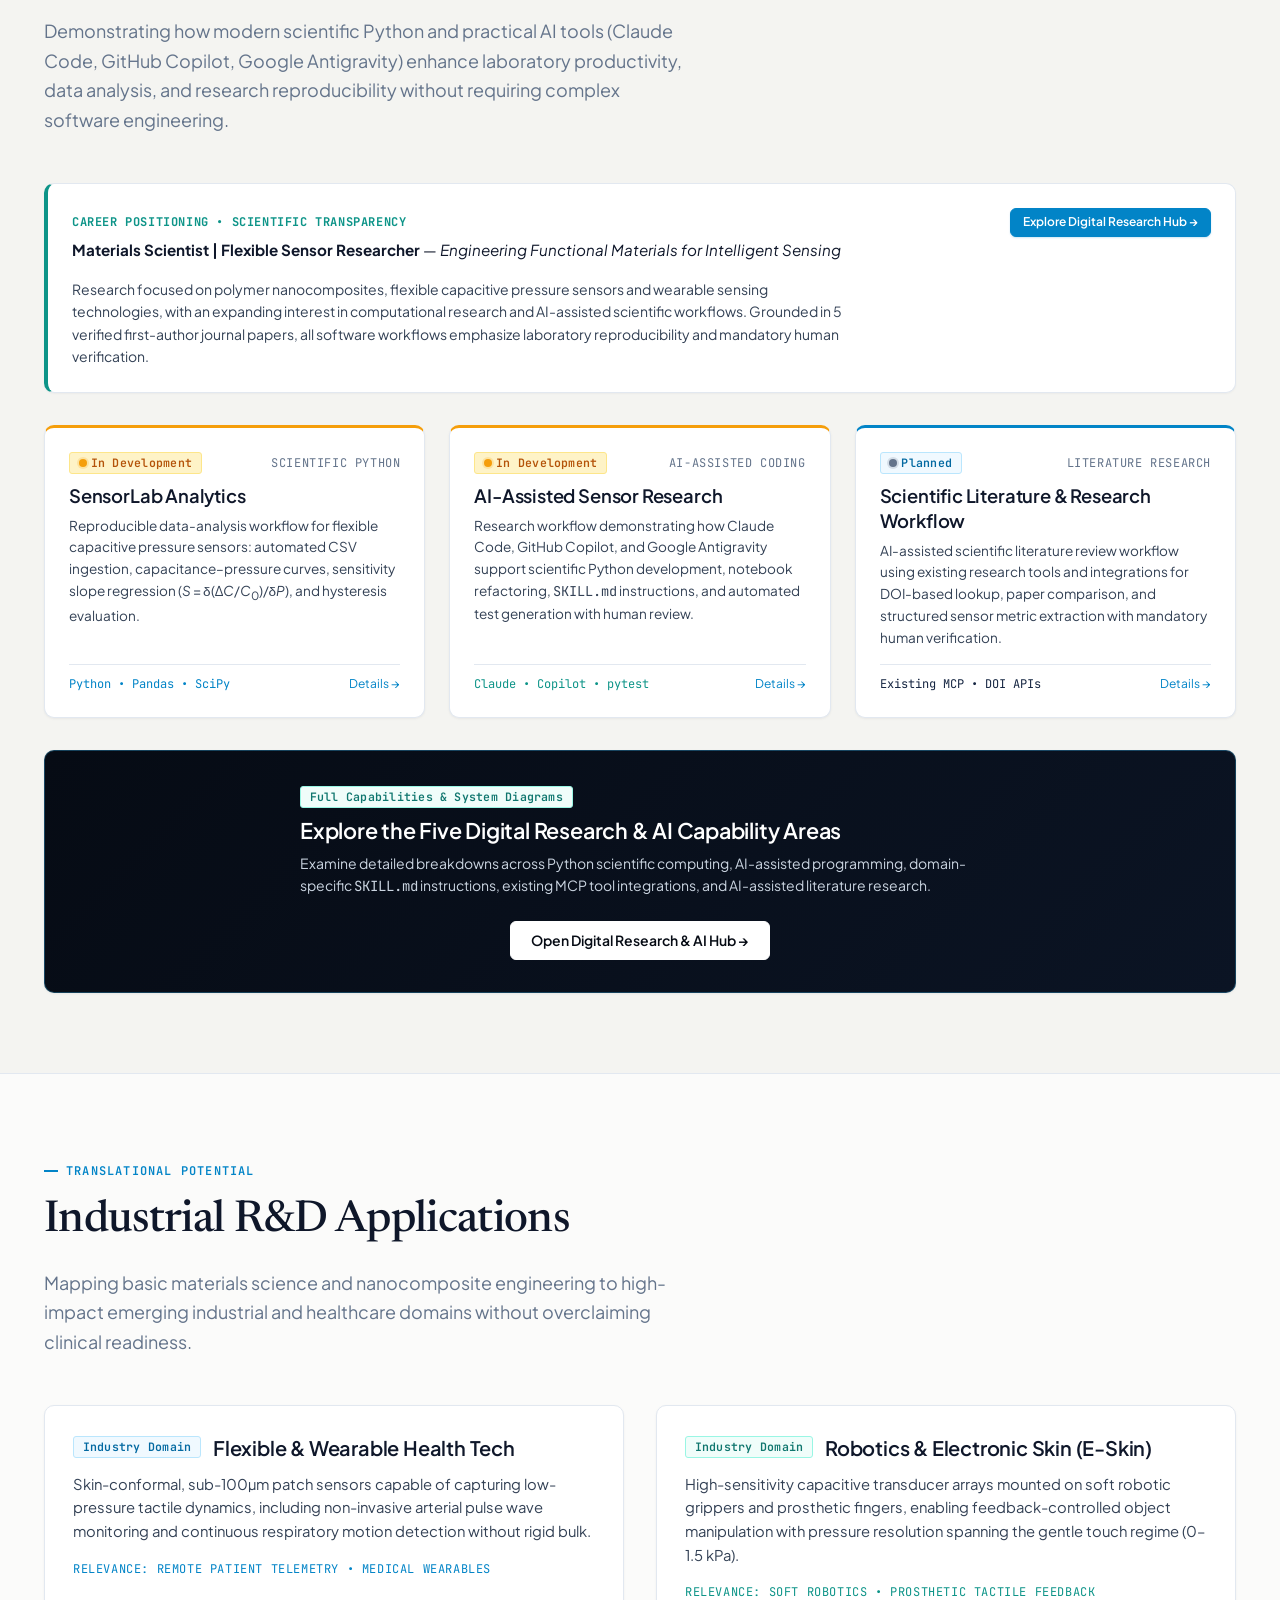
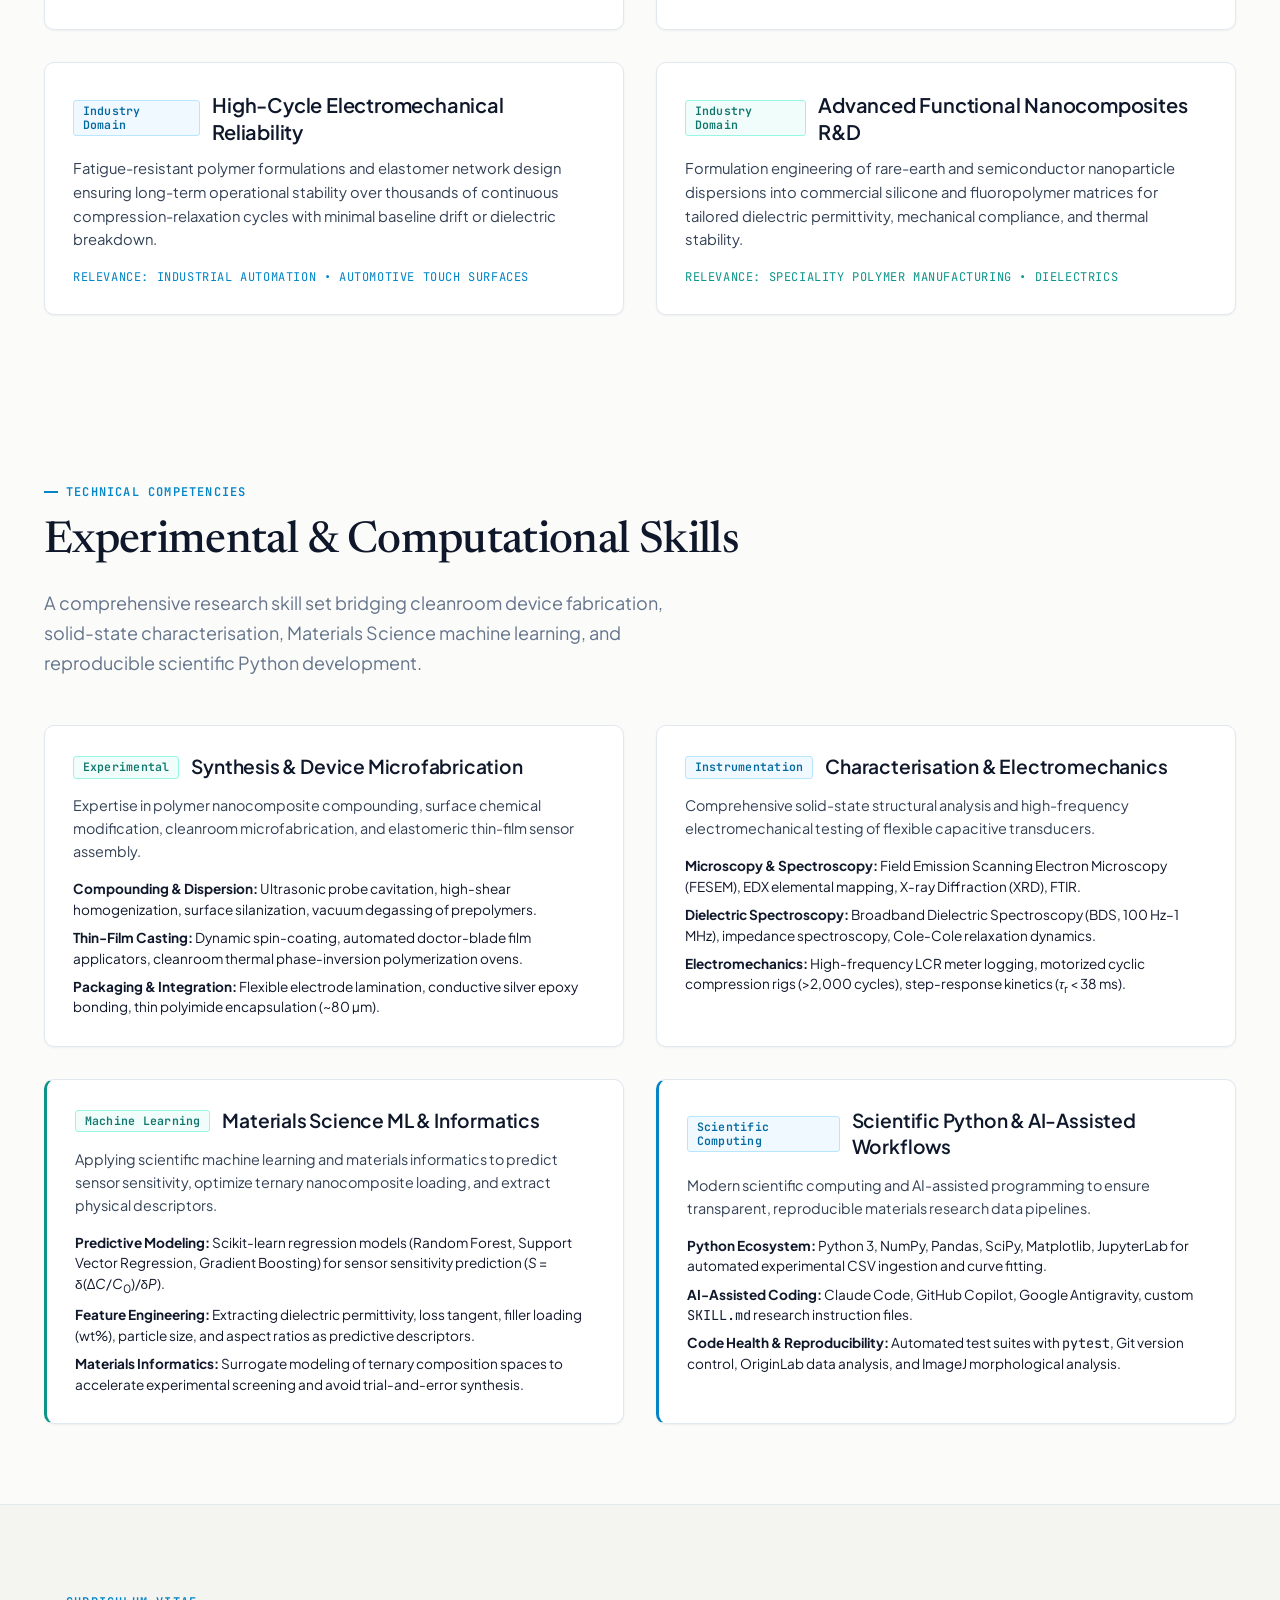
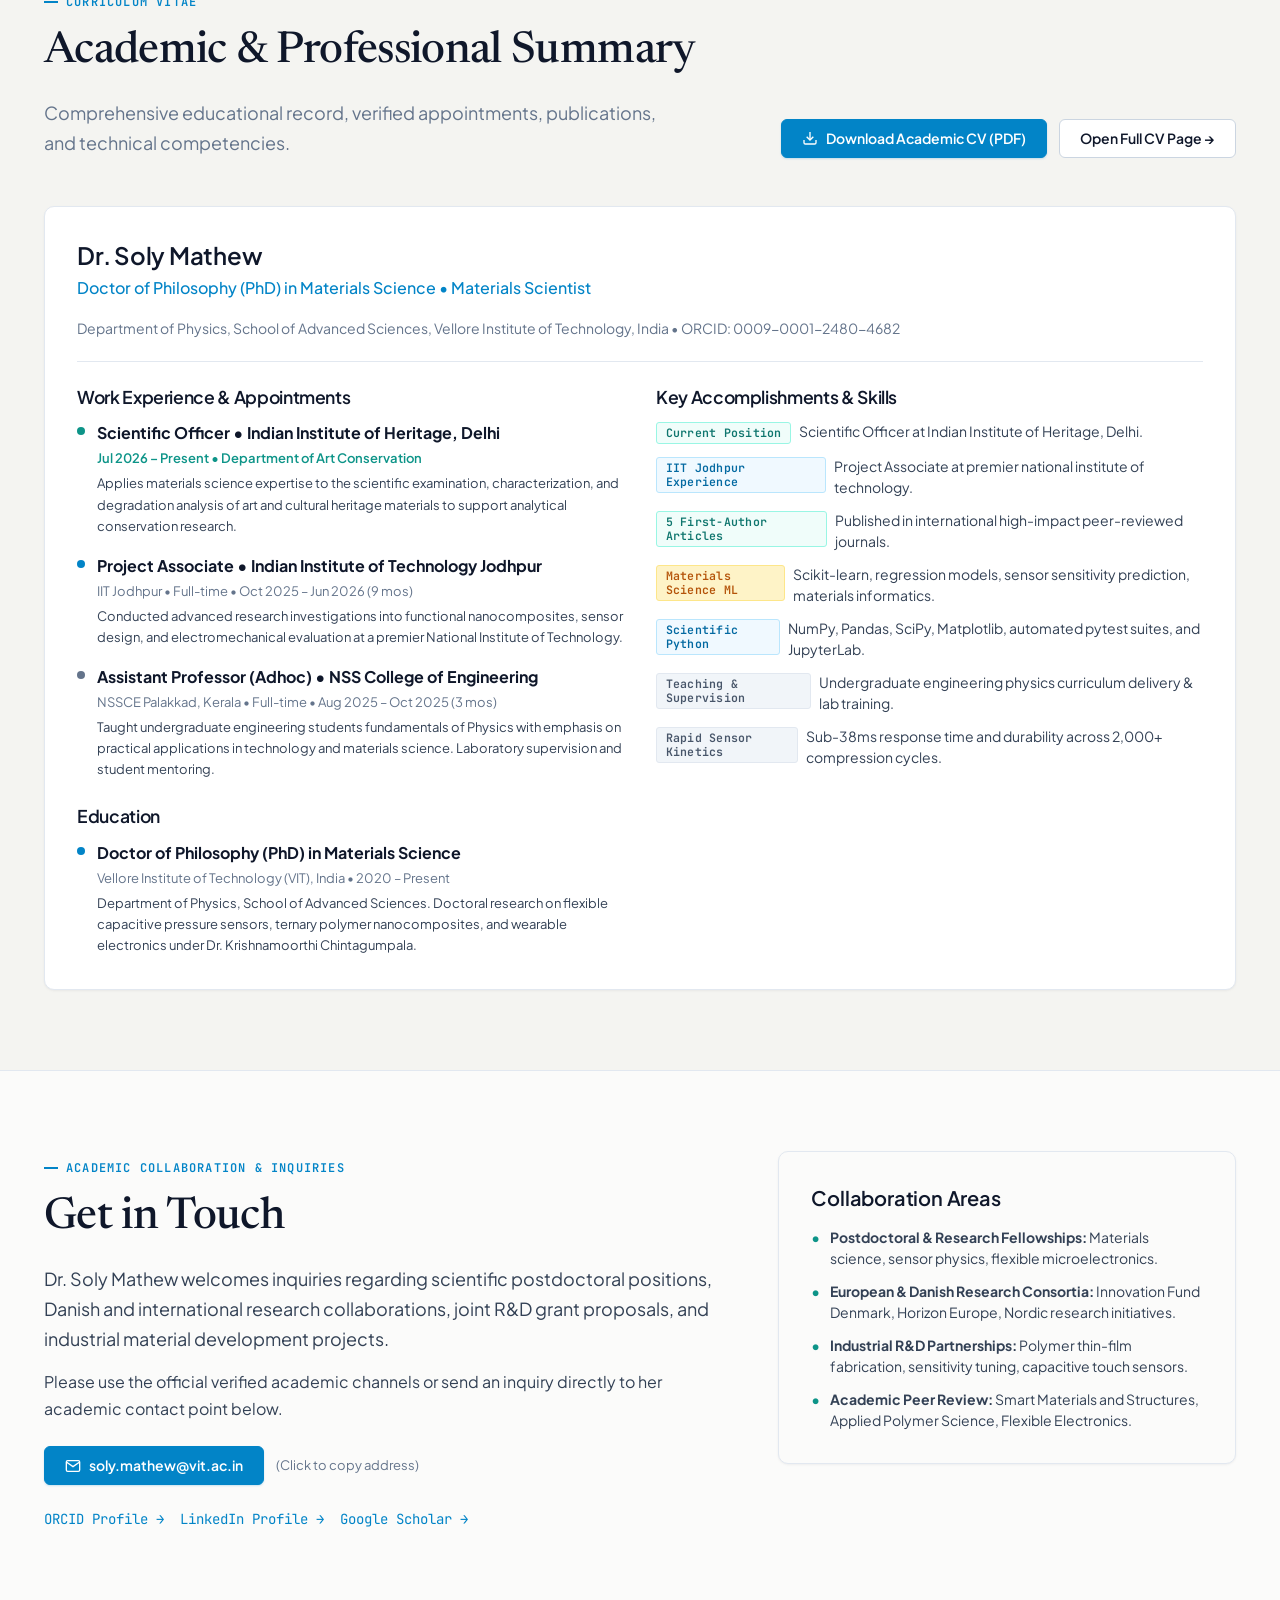
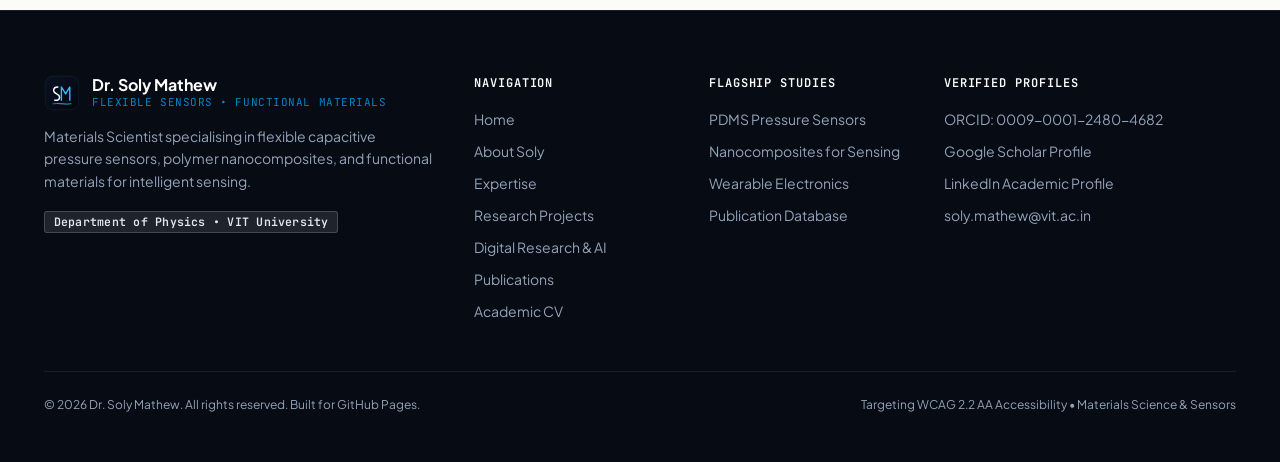
==== commit 63c2b539: "Streamline navigation bar, prevent text line wraps, and decongest hero background motifs" ====
--- a/index.html
+++ b/index.html
@@ -85,17 +85,14 @@
 
       <nav class="site-nav" id="primary-nav" aria-label="Primary Navigation">
         <ul class="nav-list" role="list">
-          <li><a href="./" class="nav-link active">Home</a></li>
           <li><a href="#about" class="nav-link">About</a></li>
-          <li><a href="#expertise" class="nav-link">Expertise</a></li>
-          <li><a href="./research/" class="nav-link">Research Projects</a></li>
-          <li><a href="./computational/" class="nav-link">Digital Research &amp; AI</a></li>
+          <li><a href="./research/" class="nav-link">Research</a></li>
+          <li><a href="./computational/" class="nav-link">Computational AI</a></li>
           <li><a href="./publications/" class="nav-link">Publications</a></li>
-          <li><a href="#skills" class="nav-link">Skills</a></li>
-          <li><a href="./cv/" class="nav-link">Academic CV</a></li>
+          <li><a href="./cv/" class="nav-link">CV</a></li>
         </ul>
         <div class="header-actions">
-          <a href="#contact" class="btn btn-primary btn-sm">Contact &amp; Connect</a>
+          <a href="#contact" class="btn btn-primary btn-sm">Contact</a>
         </div>
       </nav>
     </div>
@@ -110,260 +107,191 @@
       <div class="hero-materials-backdrop" aria-hidden="true">
         <svg viewBox="0 0 1600 900" fill="none" xmlns="http://www.w3.org/2000/svg" preserveAspectRatio="xMidYMid slice">
           <defs>
-            <!-- Hexagonal Graphene Pattern -->
-            <pattern id="sci-hex-pattern" width="60" height="103.923" patternUnits="userSpaceOnUse" patternTransform="scale(1.2)">
+            <!-- Hexagonal Graphene Grid Pattern -->
+            <pattern id="sci-hex-pattern" width="60" height="103.923" patternUnits="userSpaceOnUse" patternTransform="scale(1.3)">
               <path d="M 30,0 L 60,17.32 L 60,51.96 L 30,69.28 L 0,51.96 L 0,17.32 Z M 30,103.92 L 60,86.6 L 60,51.96 M 0,51.96 L 0,86.6 L 30,103.92" 
-                    fill="none" stroke="rgba(45, 212, 191, 0.05)" stroke-width="1" />
+                    fill="none" stroke="rgba(45, 212, 191, 0.035)" stroke-width="0.8" />
             </pattern>
 
             <!-- Radial and Linear Gradients -->
             <radialGradient id="node-glow-teal" cx="50%" cy="50%" r="50%">
-              <stop offset="0%" stop-color="#2dd4bf" stop-opacity="0.6" />
+              <stop offset="0%" stop-color="#2dd4bf" stop-opacity="0.5" />
               <stop offset="100%" stop-color="#0f766e" stop-opacity="0" />
             </radialGradient>
-            <radialGradient id="node-glow-cyan" cx="50%" cy="50%" r="50%">
-              <stop offset="0%" stop-color="#38bdf8" stop-opacity="0.5" />
-              <stop offset="100%" stop-color="#0284c7" stop-opacity="0" />
-            </radialGradient>
             <linearGradient id="polymer-grad" x1="0" y1="0" x2="1" y2="0">
-              <stop offset="0%" stop-color="#818cf8" stop-opacity="0.4" />
-              <stop offset="50%" stop-color="#2dd4bf" stop-opacity="0.7" />
-              <stop offset="100%" stop-color="#38bdf8" stop-opacity="0.4" />
+              <stop offset="0%" stop-color="#818cf8" stop-opacity="0.25" />
+              <stop offset="50%" stop-color="#2dd4bf" stop-opacity="0.45" />
+              <stop offset="100%" stop-color="#38bdf8" stop-opacity="0.25" />
             </linearGradient>
           </defs>
 
           <!-- 1. Background Hexagonal Graphene Nanoscale Grid Mesh -->
-          <rect width="100%" height="100%" fill="url(#sci-hex-pattern)" opacity="0.9" />
-
-          <!-- Coordinate / Nanoscale Grid Reference Lines -->
-          <g opacity="0.14" stroke="#38bdf8" stroke-dasharray="2 6" stroke-width="0.8">
-            <line x1="80" y1="0" x2="80" y2="900" />
+          <rect width="100%" height="100%" fill="url(#sci-hex-pattern)" opacity="0.8" />
+
+          <!-- Coordinate / Nanoscale Grid Reference Lines (Ultra-Subtle) -->
+          <g opacity="0.08" stroke="#38bdf8" stroke-dasharray="2 8" stroke-width="0.75">
+            <line x1="100" y1="0" x2="100" y2="900" />
             <line x1="500" y1="0" x2="500" y2="900" />
             <line x1="1100" y1="0" x2="1100" y2="900" />
-            <line x1="1520" y1="0" x2="1520" y2="900" />
-            <line x1="0" y1="130" x2="1600" y2="130" />
+            <line x1="1500" y1="0" x2="1500" y2="900" />
+            <line x1="0" y1="180" x2="1600" y2="180" />
             <line x1="0" y1="780" x2="1600" y2="780" />
           </g>
 
-          <!-- 2. Top-Right: 3D Nanocrystal Lattice Unit Cell (Tetragonal TiO2 / Perovskite) -->
-          <g transform="translate(1260, 45)">
-            <g class="sci-float" opacity="0.5">
+          <!-- 2. Top-Right: 3D Nanocrystal Lattice Unit Cell (Tetragonal) -->
+          <g transform="translate(1300, 110)">
+            <g class="sci-float" opacity="0.32">
               <!-- Unit cell bounding wireframe -->
-              <polygon points="120,40 240,80 160,180 40,140" fill="rgba(20, 184, 166, 0.04)" stroke="#2dd4bf" stroke-width="1.3" stroke-dasharray="4 2" />
-              <polygon points="120,160 240,200 160,300 40,260" fill="rgba(56, 189, 248, 0.04)" stroke="#38bdf8" stroke-width="1.3" />
-              <line x1="120" y1="40" x2="120" y2="160" stroke="#2dd4bf" stroke-width="1.3" stroke-dasharray="4 2" />
-              <line x1="240" y1="80" x2="240" y2="200" stroke="#38bdf8" stroke-width="1.3" />
-              <line x1="160" y1="180" x2="160" y2="300" stroke="#38bdf8" stroke-width="1.3" />
-              <line x1="40" y1="140" x2="40" y2="260" stroke="#2dd4bf" stroke-width="1.3" />
+              <polygon points="100,30 200,65 130,150 30,115" fill="rgba(20, 184, 166, 0.03)" stroke="#2dd4bf" stroke-width="1.1" stroke-dasharray="4 2" />
+              <polygon points="100,140 200,175 130,260 30,225" fill="rgba(56, 189, 248, 0.03)" stroke="#38bdf8" stroke-width="1.1" />
+              <line x1="100" y1="30" x2="100" y2="140" stroke="#2dd4bf" stroke-width="1.1" stroke-dasharray="4 2" />
+              <line x1="200" y1="65" x2="200" y2="175" stroke="#38bdf8" stroke-width="1.1" />
+              <line x1="130" y1="150" x2="130" y2="260" stroke="#38bdf8" stroke-width="1.1" />
+              <line x1="30" y1="115" x2="30" y2="225" stroke="#2dd4bf" stroke-width="1.1" />
 
               <!-- Body-centered atom and coordination lines -->
-              <line x1="140" y1="170" x2="120" y2="40" stroke="#818cf8" stroke-width="0.8" stroke-dasharray="2 3" opacity="0.65" />
-              <line x1="140" y1="170" x2="240" y2="80" stroke="#818cf8" stroke-width="0.8" stroke-dasharray="2 3" opacity="0.65" />
-              <line x1="140" y1="170" x2="160" y2="180" stroke="#818cf8" stroke-width="0.8" stroke-dasharray="2 3" opacity="0.65" />
-              <line x1="140" y1="170" x2="40" y2="140" stroke="#818cf8" stroke-width="0.8" stroke-dasharray="2 3" opacity="0.65" />
-              <line x1="140" y1="170" x2="120" y2="160" stroke="#818cf8" stroke-width="0.8" stroke-dasharray="2 3" opacity="0.65" />
-              <line x1="140" y1="170" x2="240" y2="200" stroke="#818cf8" stroke-width="0.8" stroke-dasharray="2 3" opacity="0.65" />
-              <line x1="140" y1="170" x2="160" y2="300" stroke="#818cf8" stroke-width="0.8" stroke-dasharray="2 3" opacity="0.65" />
-              <line x1="140" y1="170" x2="40" y2="260" stroke="#818cf8" stroke-width="0.8" stroke-dasharray="2 3" opacity="0.65" />
+              <line x1="115" y1="145" x2="100" y2="30" stroke="#818cf8" stroke-width="0.75" stroke-dasharray="2 3" opacity="0.5" />
+              <line x1="115" y1="145" x2="200" y2="65" stroke="#818cf8" stroke-width="0.75" stroke-dasharray="2 3" opacity="0.5" />
+              <line x1="115" y1="145" x2="130" y2="150" stroke="#818cf8" stroke-width="0.75" stroke-dasharray="2 3" opacity="0.5" />
+              <line x1="115" y1="145" x2="30" y2="115" stroke="#818cf8" stroke-width="0.75" stroke-dasharray="2 3" opacity="0.5" />
+              <line x1="115" y1="145" x2="100" y2="140" stroke="#818cf8" stroke-width="0.75" stroke-dasharray="2 3" opacity="0.5" />
+              <line x1="115" y1="145" x2="200" y2="175" stroke="#818cf8" stroke-width="0.75" stroke-dasharray="2 3" opacity="0.5" />
+              <line x1="115" y1="145" x2="130" y2="260" stroke="#818cf8" stroke-width="0.75" stroke-dasharray="2 3" opacity="0.5" />
+              <line x1="115" y1="145" x2="30" y2="225" stroke="#818cf8" stroke-width="0.75" stroke-dasharray="2 3" opacity="0.5" />
 
               <!-- Vertex Atoms -->
-              <circle cx="120" cy="40" r="4.5" fill="#2dd4bf" />
-              <circle cx="240" cy="80" r="4.5" fill="#38bdf8" />
-              <circle cx="160" cy="180" r="4.5" fill="#38bdf8" />
-              <circle cx="40" cy="140" r="4.5" fill="#2dd4bf" />
-              <circle cx="120" cy="160" r="4.5" fill="#2dd4bf" />
-              <circle cx="240" cy="200" r="4.5" fill="#38bdf8" />
-              <circle cx="160" cy="300" r="4.5" fill="#38bdf8" />
-              <circle cx="40" cy="260" r="4.5" fill="#2dd4bf" />
+              <circle cx="100" cy="30" r="4" fill="#2dd4bf" />
+              <circle cx="200" cy="65" r="4" fill="#38bdf8" />
+              <circle cx="130" cy="150" r="4" fill="#38bdf8" />
+              <circle cx="30" cy="115" r="4" fill="#2dd4bf" />
+              <circle cx="100" cy="140" r="4" fill="#2dd4bf" />
+              <circle cx="200" cy="175" r="4" fill="#38bdf8" />
+              <circle cx="130" cy="260" r="4" fill="#38bdf8" />
+              <circle cx="30" cy="225" r="4" fill="#2dd4bf" />
 
               <!-- Center Cation (Ti4+ / Zn2+) -->
-              <circle cx="140" cy="170" r="7.5" fill="url(#node-glow-teal)" />
-              <circle cx="140" cy="170" r="4" fill="#a7f3d0" />
-
-              <!-- Crystallographic Annotation -->
-              <text x="50" y="325" fill="#5eead4" font-family="monospace" font-size="11" letter-spacing="1">CRYSTAL UNIT CELL [110]</text>
-              <text x="50" y="340" fill="#94a3b8" font-family="monospace" font-size="9" opacity="0.85">a=3.784&#197; &bull; c=9.514&#197; (Tetragonal)</text>
+              <circle cx="115" cy="145" r="6.5" fill="url(#node-glow-teal)" />
+              <circle cx="115" cy="145" r="3.5" fill="#a7f3d0" />
             </g>
           </g>
 
-          <!-- 3. Top-Left: Graphene Oxide Functionalized Monolayer Cluster -->
-          <g transform="translate(60, 45)">
-            <g class="sci-pulse" opacity="0.45">
+          <!-- 3. Top-Left: Graphene Oxide Monolayer Motif -->
+          <g transform="translate(60, 110)">
+            <g class="sci-pulse" opacity="0.3">
               <!-- Benzene / Carbon rings -->
-              <polygon points="80,40 115,20 150,40 150,80 115,100 80,80" fill="rgba(45, 212, 191, 0.06)" stroke="#2dd4bf" stroke-width="1.3" />
-              <polygon points="150,40 185,20 220,40 220,80 185,100 150,80" fill="rgba(56, 189, 248, 0.06)" stroke="#38bdf8" stroke-width="1.3" />
-              <polygon points="115,100 150,80 185,100 185,140 150,160 115,140" fill="rgba(45, 212, 191, 0.07)" stroke="#2dd4bf" stroke-width="1.3" />
-              <polygon points="45,100 80,80 115,100 115,140 80,160 45,140" fill="rgba(99, 102, 241, 0.05)" stroke="#818cf8" stroke-width="1.3" stroke-dasharray="3 2" />
-              <polygon points="80,160 115,140 150,160 150,200 115,220 80,200" fill="rgba(56, 189, 248, 0.05)" stroke="#38bdf8" stroke-width="1.3" />
+              <polygon points="70,35 100,18 130,35 130,70 100,88 70,70" fill="rgba(45, 212, 191, 0.05)" stroke="#2dd4bf" stroke-width="1.1" />
+              <polygon points="130,35 160,18 190,35 190,70 160,88 130,70" fill="rgba(56, 189, 248, 0.05)" stroke="#38bdf8" stroke-width="1.1" />
+              <polygon points="100,88 130,70 160,88 160,122 130,140 100,122" fill="rgba(45, 212, 191, 0.05)" stroke="#2dd4bf" stroke-width="1.1" />
+              <polygon points="40,88 70,70 100,88 100,122 70,140 40,122" fill="rgba(99, 102, 241, 0.04)" stroke="#818cf8" stroke-width="1.1" stroke-dasharray="3 2" />
+              <polygon points="70,140 100,122 130,140 130,175 100,192 70,175" fill="rgba(56, 189, 248, 0.04)" stroke="#38bdf8" stroke-width="1.1" />
 
               <!-- Carbon Atoms at Vertices -->
-              <circle cx="80" cy="40" r="3.5" fill="#38bdf8" />
-              <circle cx="115" cy="20" r="3.5" fill="#2dd4bf" />
-              <circle cx="150" cy="40" r="3.5" fill="#38bdf8" />
-              <circle cx="185" cy="20" r="3.5" fill="#2dd4bf" />
-              <circle cx="220" cy="40" r="3.5" fill="#38bdf8" />
-              <circle cx="220" cy="80" r="3.5" fill="#2dd4bf" />
-              <circle cx="185" cy="100" r="3.5" fill="#38bdf8" />
-              <circle cx="150" cy="80" r="3.5" fill="#5eead4" />
-              <circle cx="115" cy="100" r="3.5" fill="#38bdf8" />
-              <circle cx="80" cy="80" r="3.5" fill="#2dd4bf" />
-              <circle cx="45" cy="100" r="3.5" fill="#818cf8" />
-              <circle cx="45" cy="140" r="3.5" fill="#818cf8" />
-              <circle cx="80" cy="160" r="3.5" fill="#38bdf8" />
-              <circle cx="115" cy="140" r="3.5" fill="#2dd4bf" />
-              <circle cx="150" cy="160" r="3.5" fill="#5eead4" />
-              <circle cx="185" cy="140" r="3.5" fill="#38bdf8" />
-              <circle cx="150" cy="200" r="3.5" fill="#2dd4bf" />
-              <circle cx="115" cy="220" r="3.5" fill="#38bdf8" />
-              <circle cx="80" cy="200" r="3.5" fill="#2dd4bf" />
-
-              <!-- Functional Oxygen Groups (-OH / Epoxy) on Nanocomposite -->
-              <line x1="185" y1="20" x2="208" y2="-6" stroke="#f43f5e" stroke-width="1.3" opacity="0.8" />
-              <circle cx="208" cy="-6" r="4.5" fill="#fb7185" />
-              <text x="218" y="-2" fill="#fecdd3" font-family="monospace" font-size="9.5" opacity="0.9">-OH</text>
-
-              <line x1="80" y1="40" x2="58" y2="14" stroke="#f59e0b" stroke-width="1.3" opacity="0.8" />
-              <circle cx="58" cy="14" r="4" fill="#fbbf24" />
-              <text x="22" y="17" fill="#fde68a" font-family="monospace" font-size="9.5" opacity="0.9">-COOH</text>
-
-              <!-- Annotation -->
-              <text x="45" y="245" fill="#38bdf8" font-family="monospace" font-size="10.5" letter-spacing="1">GRAPHENE OXIDE NANOSHEET</text>
-              <text x="45" y="259" fill="#94a3b8" font-family="monospace" font-size="9" opacity="0.85">sp&#178; Carbon Conjugation &bull; Interlayer d=0.34nm</text>
+              <circle cx="70" cy="35" r="3" fill="#38bdf8" />
+              <circle cx="100" cy="18" r="3" fill="#2dd4bf" />
+              <circle cx="130" cy="35" r="3" fill="#38bdf8" />
+              <circle cx="160" cy="18" r="3" fill="#2dd4bf" />
+              <circle cx="190" cy="35" r="3" fill="#38bdf8" />
+              <circle cx="190" cy="70" r="3" fill="#2dd4bf" />
+              <circle cx="160" cy="88" r="3" fill="#38bdf8" />
+              <circle cx="130" cy="70" r="3.5" fill="#5eead4" />
+              <circle cx="100" cy="88" r="3" fill="#38bdf8" />
+              <circle cx="70" cy="70" r="3" fill="#2dd4bf" />
+              <circle cx="40" cy="88" r="3" fill="#818cf8" />
+              <circle cx="40" cy="122" r="3" fill="#818cf8" />
+              <circle cx="70" cy="140" r="3" fill="#38bdf8" />
+              <circle cx="100" cy="122" r="3" fill="#2dd4bf" />
+              <circle cx="130" cy="140" r="3.5" fill="#5eead4" />
+              <circle cx="160" cy="122" r="3" fill="#38bdf8" />
+              <circle cx="130" cy="175" r="3" fill="#2dd4bf" />
+              <circle cx="100" cy="192" r="3" fill="#38bdf8" />
+              <circle cx="70" cy="175" r="3" fill="#2dd4bf" />
+
+              <!-- Subtle functional group bond -->
+              <line x1="160" y1="18" x2="180" y2="-4" stroke="#f43f5e" stroke-width="1" opacity="0.6" />
+              <circle cx="180" cy="-4" r="3.5" fill="#fb7185" />
             </g>
           </g>
 
-          <!-- 4. Bottom-Left / Center: PDMS Siloxane Polymer Backbone Chain -->
-          <g transform="translate(60, 715)">
-            <g class="sci-float" opacity="0.48">
+          <!-- 4. Bottom-Left: PDMS Siloxane Polymer Backbone Chain -->
+          <g transform="translate(60, 750)">
+            <g class="sci-float" opacity="0.28">
               <!-- Alternating -Si-O-Si-O- backbone with 143 deg bond angles -->
-              <path d="M 0,60 L 60,30 L 120,65 L 180,30 L 240,65 L 300,30 L 360,65 L 420,30 L 480,65 L 540,30" 
-                    fill="none" stroke="url(#polymer-grad)" stroke-width="2.4" stroke-linecap="round" />
+              <path d="M 0,45 L 50,20 L 100,50 L 150,20 L 200,50 L 250,20 L 300,50 L 350,20 L 400,50 L 450,20" 
+                    fill="none" stroke="url(#polymer-grad)" stroke-width="2" stroke-linecap="round" />
 
               <!-- Silicon and Oxygen Nodes -->
-              <!-- Si 1 -->
-              <circle cx="60" cy="30" r="6" fill="#38bdf8" />
-              <line x1="60" y1="30" x2="50" y2="3" stroke="#38bdf8" stroke-width="1.3" />
-              <line x1="60" y1="30" x2="70" y2="3" stroke="#38bdf8" stroke-width="1.3" />
-              <text x="42" y="-1" fill="#7dd3fc" font-family="monospace" font-size="9">CH&#8323;</text>
-              <text x="68" y="-1" fill="#7dd3fc" font-family="monospace" font-size="9">CH&#8323;</text>
-              <text x="54" y="33" fill="#0f172a" font-family="monospace" font-size="7.5" font-weight="bold">Si</text>
-
-              <!-- O 1 -->
-              <circle cx="120" cy="65" r="4.5" fill="#f43f5e" opacity="0.85" />
-              <text x="117" y="68" fill="#ffffff" font-family="monospace" font-size="7.5" font-weight="bold">O</text>
-
-              <!-- Si 2 -->
-              <circle cx="180" cy="30" r="6" fill="#38bdf8" />
-              <line x1="180" y1="30" x2="170" y2="3" stroke="#38bdf8" stroke-width="1.3" />
-              <line x1="180" y1="30" x2="190" y2="3" stroke="#38bdf8" stroke-width="1.3" />
-              <text x="162" y="-1" fill="#7dd3fc" font-family="monospace" font-size="9">CH&#8323;</text>
-              <text x="188" y="-1" fill="#7dd3fc" font-family="monospace" font-size="9">CH&#8323;</text>
-              <text x="174" y="33" fill="#0f172a" font-family="monospace" font-size="7.5" font-weight="bold">Si</text>
-
-              <!-- O 2 -->
-              <circle cx="240" cy="65" r="4.5" fill="#f43f5e" opacity="0.85" />
-              <text x="237" y="68" fill="#ffffff" font-family="monospace" font-size="7.5" font-weight="bold">O</text>
-
-              <!-- Si 3 -->
-              <circle cx="300" cy="30" r="6" fill="#38bdf8" />
-              <line x1="300" y1="30" x2="290" y2="3" stroke="#38bdf8" stroke-width="1.3" />
-              <line x1="300" y1="30" x2="310" y2="3" stroke="#38bdf8" stroke-width="1.3" />
-              <text x="282" y="-1" fill="#7dd3fc" font-family="monospace" font-size="9">CH&#8323;</text>
-              <text x="308" y="-1" fill="#7dd3fc" font-family="monospace" font-size="9">CH&#8323;</text>
-              <text x="294" y="33" fill="#0f172a" font-family="monospace" font-size="7.5" font-weight="bold">Si</text>
-
-              <!-- O 3 -->
-              <circle cx="360" cy="65" r="4.5" fill="#f43f5e" opacity="0.85" />
-              <text x="357" y="68" fill="#ffffff" font-family="monospace" font-size="7.5" font-weight="bold">O</text>
-
-              <!-- Si 4 -->
-              <circle cx="420" cy="30" r="6" fill="#38bdf8" />
-              <line x1="420" y1="30" x2="410" y2="3" stroke="#38bdf8" stroke-width="1.3" />
-              <line x1="420" y1="30" x2="430" y2="3" stroke="#38bdf8" stroke-width="1.3" />
-              <text x="402" y="-1" fill="#7dd3fc" font-family="monospace" font-size="9">CH&#8323;</text>
-              <text x="428" y="-1" fill="#7dd3fc" font-family="monospace" font-size="9">CH&#8323;</text>
-              <text x="414" y="33" fill="#0f172a" font-family="monospace" font-size="7.5" font-weight="bold">Si</text>
-
-              <!-- O 4 -->
-              <circle cx="480" cy="65" r="4.5" fill="#f43f5e" opacity="0.85" />
-              <text x="477" y="68" fill="#ffffff" font-family="monospace" font-size="7.5" font-weight="bold">O</text>
-
-              <!-- Polymer Label -->
-              <text x="60" y="95" fill="#2dd4bf" font-family="monospace" font-size="10.5" letter-spacing="1">POLYDIMETHYLSILOXANE (PDMS) ELASTOMER BACKBONE</text>
-              <text x="60" y="109" fill="#94a3b8" font-family="monospace" font-size="9" opacity="0.85">-[Si(CH&#8323;)&#8322;-O]-&#8345; &bull; Flexible Dielectric Matrix &bull; &theta;(Si-O-Si) &asymp; 143&deg;</text>
+              <circle cx="50" cy="20" r="4.5" fill="#38bdf8" />
+              <line x1="50" y1="20" x2="42" y2="-2" stroke="#38bdf8" stroke-width="1" opacity="0.7" />
+              <line x1="50" y1="20" x2="58" y2="-2" stroke="#38bdf8" stroke-width="1" opacity="0.7" />
+
+              <circle cx="100" cy="50" r="3.5" fill="#f43f5e" opacity="0.7" />
+
+              <circle cx="150" cy="20" r="4.5" fill="#38bdf8" />
+              <line x1="150" y1="20" x2="142" y2="-2" stroke="#38bdf8" stroke-width="1" opacity="0.7" />
+              <line x1="150" y1="20" x2="158" y2="-2" stroke="#38bdf8" stroke-width="1" opacity="0.7" />
+
+              <circle cx="200" cy="50" r="3.5" fill="#f43f5e" opacity="0.7" />
+
+              <circle cx="250" cy="20" r="4.5" fill="#38bdf8" />
+              <line x1="250" y1="20" x2="242" y2="-2" stroke="#38bdf8" stroke-width="1" opacity="0.7" />
+              <line x1="250" y1="20" x2="258" y2="-2" stroke="#38bdf8" stroke-width="1" opacity="0.7" />
+
+              <circle cx="300" cy="50" r="3.5" fill="#f43f5e" opacity="0.7" />
+
+              <circle cx="350" cy="20" r="4.5" fill="#38bdf8" />
+              <line x1="350" y1="20" x2="342" y2="-2" stroke="#38bdf8" stroke-width="1" opacity="0.7" />
+              <line x1="350" y1="20" x2="358" y2="-2" stroke="#38bdf8" stroke-width="1" opacity="0.7" />
+
+              <circle cx="400" cy="50" r="3.5" fill="#f43f5e" opacity="0.7" />
             </g>
           </g>
 
-          <!-- 5. Bottom-Right: Flexible Capacitive Sensor Transducer Schematic -->
-          <g transform="translate(1080, 560)" opacity="0.5">
-            <!-- Technical frame / schematic border -->
-            <rect x="0" y="0" width="470" height="270" rx="8" fill="rgba(15, 23, 42, 0.65)" stroke="#334155" stroke-width="1" />
+          <!-- 5. Bottom-Right: Flexible Capacitive Sensor Transducer Motif -->
+          <g transform="translate(1120, 640)" opacity="0.32">
+            <!-- Top Flexible Electrode -->
+            <rect x="0" y="0" width="280" height="7" rx="2" fill="#38bdf8" fill-opacity="0.25" stroke="#38bdf8" stroke-width="1" />
+
+            <!-- Micro-pyramidal Dielectric Layer -->
+            <path d="M 0,7 L 20,24 L 40,7 L 60,24 L 80,7 L 100,24 L 120,7 L 140,24 L 160,7 L 180,24 L 200,7 L 220,24 L 240,7 L 260,24 L 280,7 L 280,52 L 0,52 Z" 
+                  fill="rgba(45, 212, 191, 0.06)" stroke="#2dd4bf" stroke-width="0.9" stroke-dasharray="2 2" />
             
-            <text x="24" y="32" fill="#38bdf8" font-family="monospace" font-size="10.5" letter-spacing="1">FLEXIBLE CAPACITIVE TRANSDUCER ARCHITECTURE</text>
-            <text x="24" y="47" fill="#94a3b8" font-family="monospace" font-size="9">Micro-Structured Dielectric &bull; Parallel Plate Electrodes</text>
-
-            <!-- Top Flexible Electrode (ITO / PET / Au) -->
-            <rect x="30" y="65" width="280" height="10" rx="3" fill="#38bdf8" fill-opacity="0.3" stroke="#38bdf8" stroke-width="1.2" />
-            <text x="320" y="73" fill="#7dd3fc" font-family="monospace" font-size="9">Top Electrode</text>
-
-            <!-- Micro-pyramidal / Textured Dielectric Layer with embedded nanoparticles -->
-            <path d="M 30,75 L 50,95 L 70,75 L 90,95 L 110,75 L 130,95 L 150,75 L 170,95 L 190,75 L 210,95 L 230,75 L 250,95 L 270,75 L 290,95 L 310,75 L 310,130 L 30,130 Z" 
-                  fill="rgba(45, 212, 191, 0.1)" stroke="#2dd4bf" stroke-width="1" stroke-dasharray="2 2" />
-            
-            <!-- Embedded Nanoparticles (TiO2 / Ceramic Fillers) -->
-            <circle cx="65" cy="110" r="3.5" fill="#2dd4bf" opacity="0.85" />
-            <circle cx="105" cy="118" r="4" fill="#38bdf8" opacity="0.95" />
-            <circle cx="145" cy="108" r="3" fill="#818cf8" opacity="0.85" />
-            <circle cx="185" cy="116" r="4.5" fill="#2dd4bf" opacity="0.95" />
-            <circle cx="225" cy="110" r="3" fill="#38bdf8" opacity="0.85" />
-            <circle cx="265" cy="118" r="4" fill="#818cf8" opacity="0.85" />
-
-            <!-- Electric field lines (vertical gradient arrows) -->
-            <g stroke="#38bdf8" stroke-width="1" stroke-dasharray="2 3" opacity="0.55">
-              <line x1="85" y1="75" x2="85" y2="130" />
-              <line x1="125" y1="75" x2="125" y2="130" />
-              <line x1="165" y1="75" x2="165" y2="130" />
-              <line x1="205" y1="75" x2="205" y2="130" />
-              <line x1="245" y1="75" x2="245" y2="130" />
+            <!-- Embedded Nanoparticles -->
+            <circle cx="35" cy="38" r="3" fill="#2dd4bf" opacity="0.8" />
+            <circle cx="75" cy="42" r="3.5" fill="#38bdf8" opacity="0.85" />
+            <circle cx="115" cy="36" r="2.5" fill="#818cf8" opacity="0.75" />
+            <circle cx="155" cy="42" r="3.5" fill="#2dd4bf" opacity="0.85" />
+            <circle cx="195" cy="38" r="2.5" fill="#38bdf8" opacity="0.75" />
+            <circle cx="235" cy="42" r="3" fill="#818cf8" opacity="0.75" />
+
+            <!-- Electric field lines -->
+            <g stroke="#38bdf8" stroke-width="0.8" stroke-dasharray="2 3" opacity="0.45">
+              <line x1="55" y1="7" x2="55" y2="52" />
+              <line x1="95" y1="7" x2="95" y2="52" />
+              <line x1="135" y1="7" x2="135" y2="52" />
+              <line x1="175" y1="7" x2="175" y2="52" />
+              <line x1="215" y1="7" x2="215" y2="52" />
             </g>
 
             <!-- Bottom Substrate / Electrode -->
-            <rect x="30" y="130" width="280" height="10" rx="3" fill="#2dd4bf" fill-opacity="0.3" stroke="#2dd4bf" stroke-width="1.2" />
-            <text x="320" y="138" fill="#5eead4" font-family="monospace" font-size="9">Bottom Electrode</text>
-
-            <!-- Transducer Sensitivity & Capacitance Equation Box -->
-            <rect x="30" y="158" width="410" height="42" rx="4" fill="rgba(2, 6, 23, 0.7)" stroke="rgba(56, 189, 248, 0.3)" stroke-width="0.8" />
-            <text x="42" y="176" fill="#f8fafc" font-family="monospace" font-size="10.5" font-weight="bold">
-              C = &epsilon;&#8320;&epsilon;&#7523;(A/d) &bull; Sensitivity S = &delta;(&Delta;C/C&#8320;) / &delta;P
-            </text>
-            <text x="42" y="191" fill="#94a3b8" font-family="monospace" font-size="9">
-              High linearity range (0&#8211;50 kPa) &bull; Response time &tau; &lt; 20 ms
-            </text>
-
-            <!-- Radial Artery Pulse Waveform Kinematics (Small Inset Graph) -->
-            <g transform="translate(30, 216)">
-              <text x="0" y="14" fill="#cbd5e1" font-family="monospace" font-size="9">Arterial Pulse P(t):</text>
-              <!-- Waveform with Percussion P1, Tidal P2, Dicrotic P3 -->
-              <path d="M 125,18 Q 140,18 150,-10 Q 155,-18 160,-12 Q 165,-2 175,0 Q 180,2 185,-6 Q 192,-8 200,8 Q 210,18 230,18 Q 250,18 260,-10 Q 265,-18 270,-12 Q 275,-2 285,0 Q 290,2 295,-6 Q 302,-8 310,8 Q 320,18 340,18" 
-                    fill="none" stroke="#2dd4bf" stroke-width="1.8" />
-              <!-- Points P1, P2, P3 -->
-              <circle cx="157" cy="-15" r="2.5" fill="#38bdf8" />
-              <text x="154" y="-21" fill="#38bdf8" font-family="monospace" font-size="8">P&#8321;</text>
-              <circle cx="175" cy="0" r="2.5" fill="#2dd4bf" />
-              <text x="172" y="-5" fill="#2dd4bf" font-family="monospace" font-size="8">P&#8322;</text>
-              <circle cx="188" cy="-7" r="2.5" fill="#f43f5e" />
-              <text x="187" y="-12" fill="#fb7185" font-family="monospace" font-size="8">P&#8323;</text>
-              <text x="355" y="14" fill="#94a3b8" font-family="monospace" font-size="8">Radial Pulse</text>
+            <rect x="0" y="52" width="280" height="7" rx="2" fill="#2dd4bf" fill-opacity="0.25" stroke="#2dd4bf" stroke-width="1" />
+
+            <!-- Radial Artery Pulse Waveform Kinematics -->
+            <g transform="translate(0, 80)">
+              <path d="M 10,16 Q 25,16 35,-6 Q 40,-12 45,-7 Q 50,0 60,2 Q 65,4 70,-2 Q 77,-4 85,8 Q 95,16 115,16 Q 130,16 140,-6 Q 145,-12 150,-7 Q 155,0 165,2 Q 170,4 175,-2 Q 182,-4 190,8 Q 200,16 220,16 Q 235,16 245,-6" 
+                    fill="none" stroke="#2dd4bf" stroke-width="1.5" />
+              <circle cx="42" cy="-9" r="2" fill="#38bdf8" />
+              <circle cx="60" cy="2" r="2" fill="#2dd4bf" />
+              <circle cx="73" cy="-3" r="2" fill="#fb7185" />
             </g>
           </g>
 
-          <!-- 6. Floating Atomic Orbitals & Measurement Annotations behind center/right -->
-          <g transform="translate(930, 260)">
-            <g class="sci-orbit" opacity="0.35">
-              <ellipse cx="0" cy="0" rx="90" ry="32" fill="none" stroke="#38bdf8" stroke-width="0.9" stroke-dasharray="4 4" transform="rotate(25)" />
-              <ellipse cx="0" cy="0" rx="90" ry="32" fill="none" stroke="#2dd4bf" stroke-width="0.9" stroke-dasharray="4 4" transform="rotate(-35)" />
-              <circle cx="70" cy="22" r="3.5" fill="#38bdf8" />
-              <circle cx="-65" cy="-28" r="3" fill="#2dd4bf" />
+          <!-- 6. Floating Atomic Orbitals (Ultra-Subtle Center) -->
+          <g transform="translate(930, 240)">
+            <g class="sci-orbit" opacity="0.2">
+              <ellipse cx="0" cy="0" rx="80" ry="28" fill="none" stroke="#38bdf8" stroke-width="0.8" stroke-dasharray="3 4" transform="rotate(25)" />
+              <ellipse cx="0" cy="0" rx="80" ry="28" fill="none" stroke="#2dd4bf" stroke-width="0.8" stroke-dasharray="3 4" transform="rotate(-35)" />
+              <circle cx="62" cy="19" r="3" fill="#38bdf8" />
+              <circle cx="-58" cy="-24" r="2.5" fill="#2dd4bf" />
             </g>
           </g>
 
--- a/css/components.css
+++ b/css/components.css
@@ -93,42 +93,45 @@
 .site-nav {
   display: flex;
   align-items: center;
-  gap: var(--space-6);
+  gap: var(--space-5);
 }
 
 .nav-list {
   display: flex;
   align-items: center;
   list-style: none;
-  gap: var(--space-1);
+  gap: 6px;
 }
 
 .nav-link {
-  display: inline-block;
-  padding: var(--space-2) var(--space-3);
-  font-size: var(--text-sm);
+  display: inline-flex;
+  align-items: center;
+  padding: 6px 14px;
+  font-size: 0.88rem;
   font-weight: 500;
-  color: var(--color-text-inv-secondary);
+  color: #94a3b8;
   text-decoration: none;
-  border-radius: var(--radius-xs);
+  border-radius: 9999px;
+  letter-spacing: -0.01em;
+  white-space: nowrap;
   transition: color var(--transition-fast), background-color var(--transition-fast);
 }
 
 .nav-link:hover {
   color: #ffffff;
-  background-color: rgba(255, 255, 255, 0.06);
+  background-color: rgba(255, 255, 255, 0.08);
 }
 
 .nav-link.active {
   color: #ffffff;
   font-weight: 600;
-  background-color: rgba(255, 255, 255, 0.1);
+  background-color: rgba(255, 255, 255, 0.12);
 }
 
 .header-actions {
   display: flex;
   align-items: center;
-  gap: var(--space-3);
+  margin-left: 4px;
 }
 
 /* Mobile Nav Toggle */
